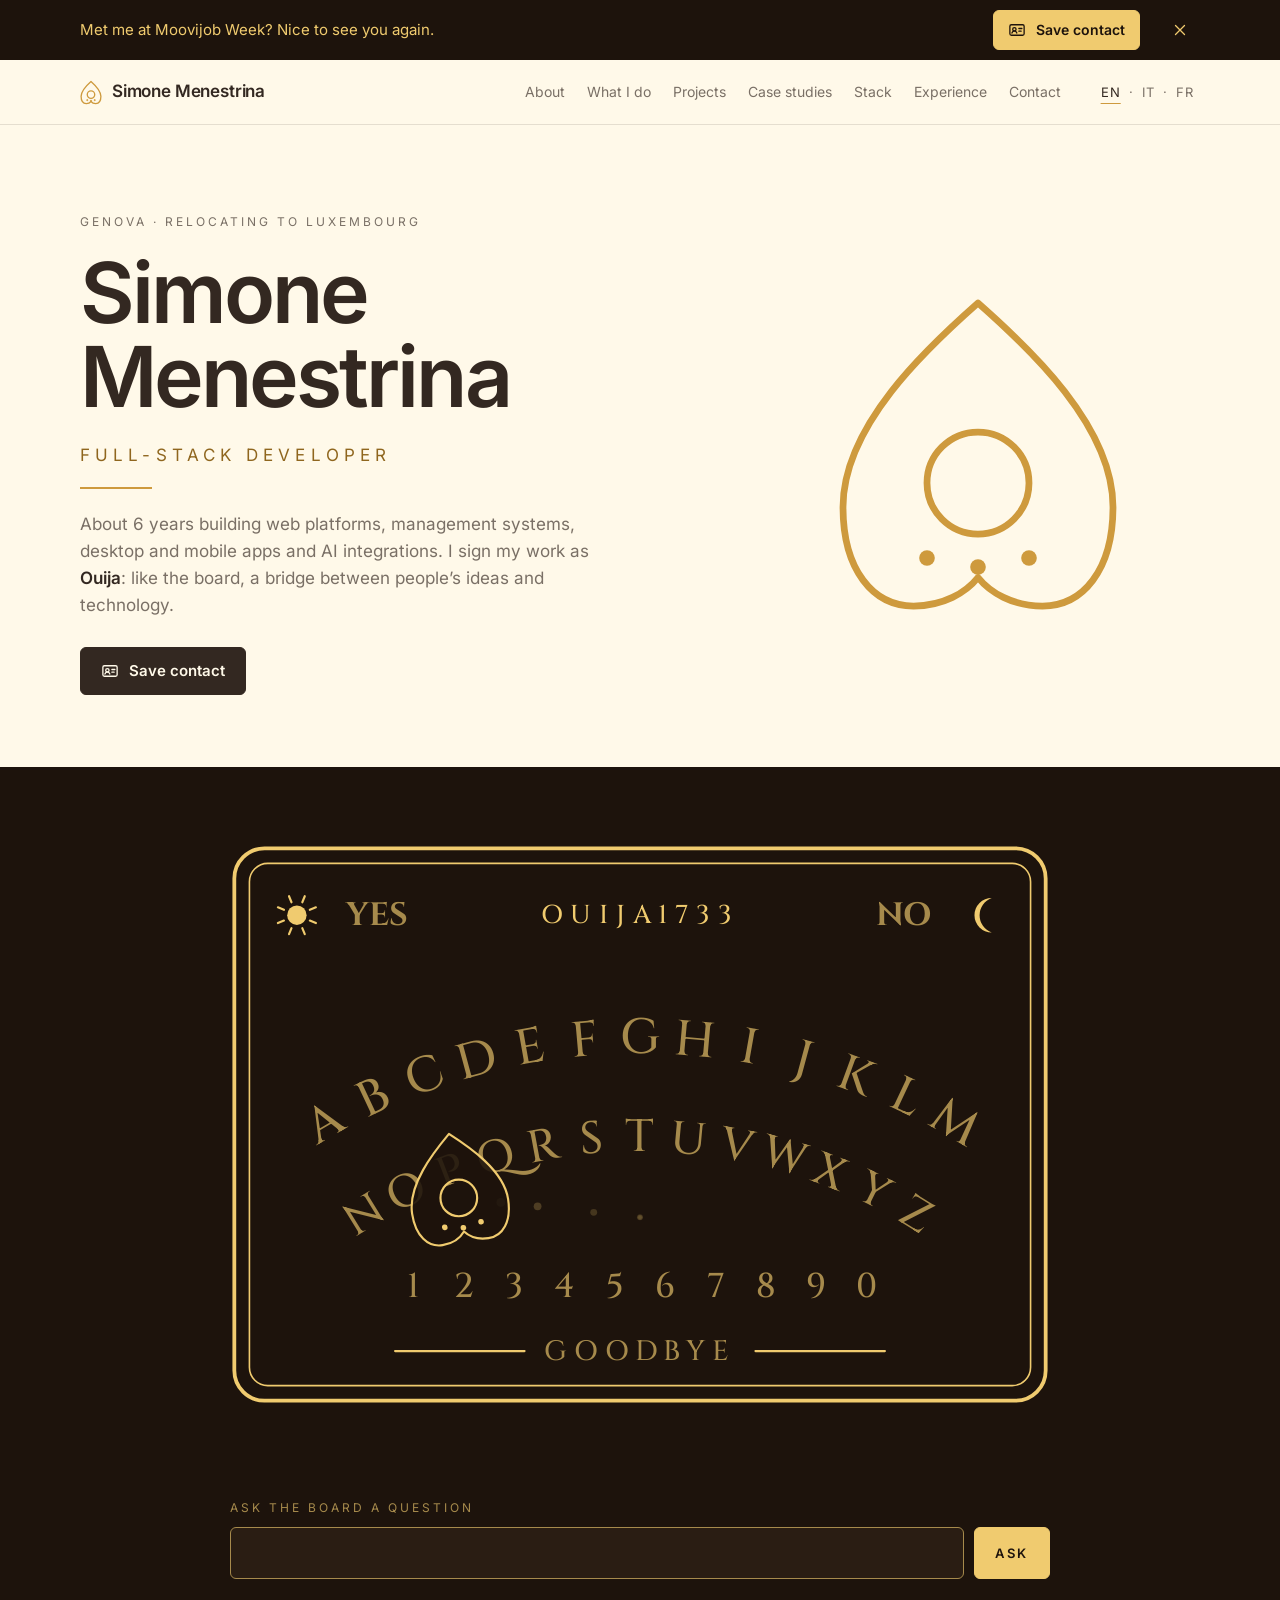
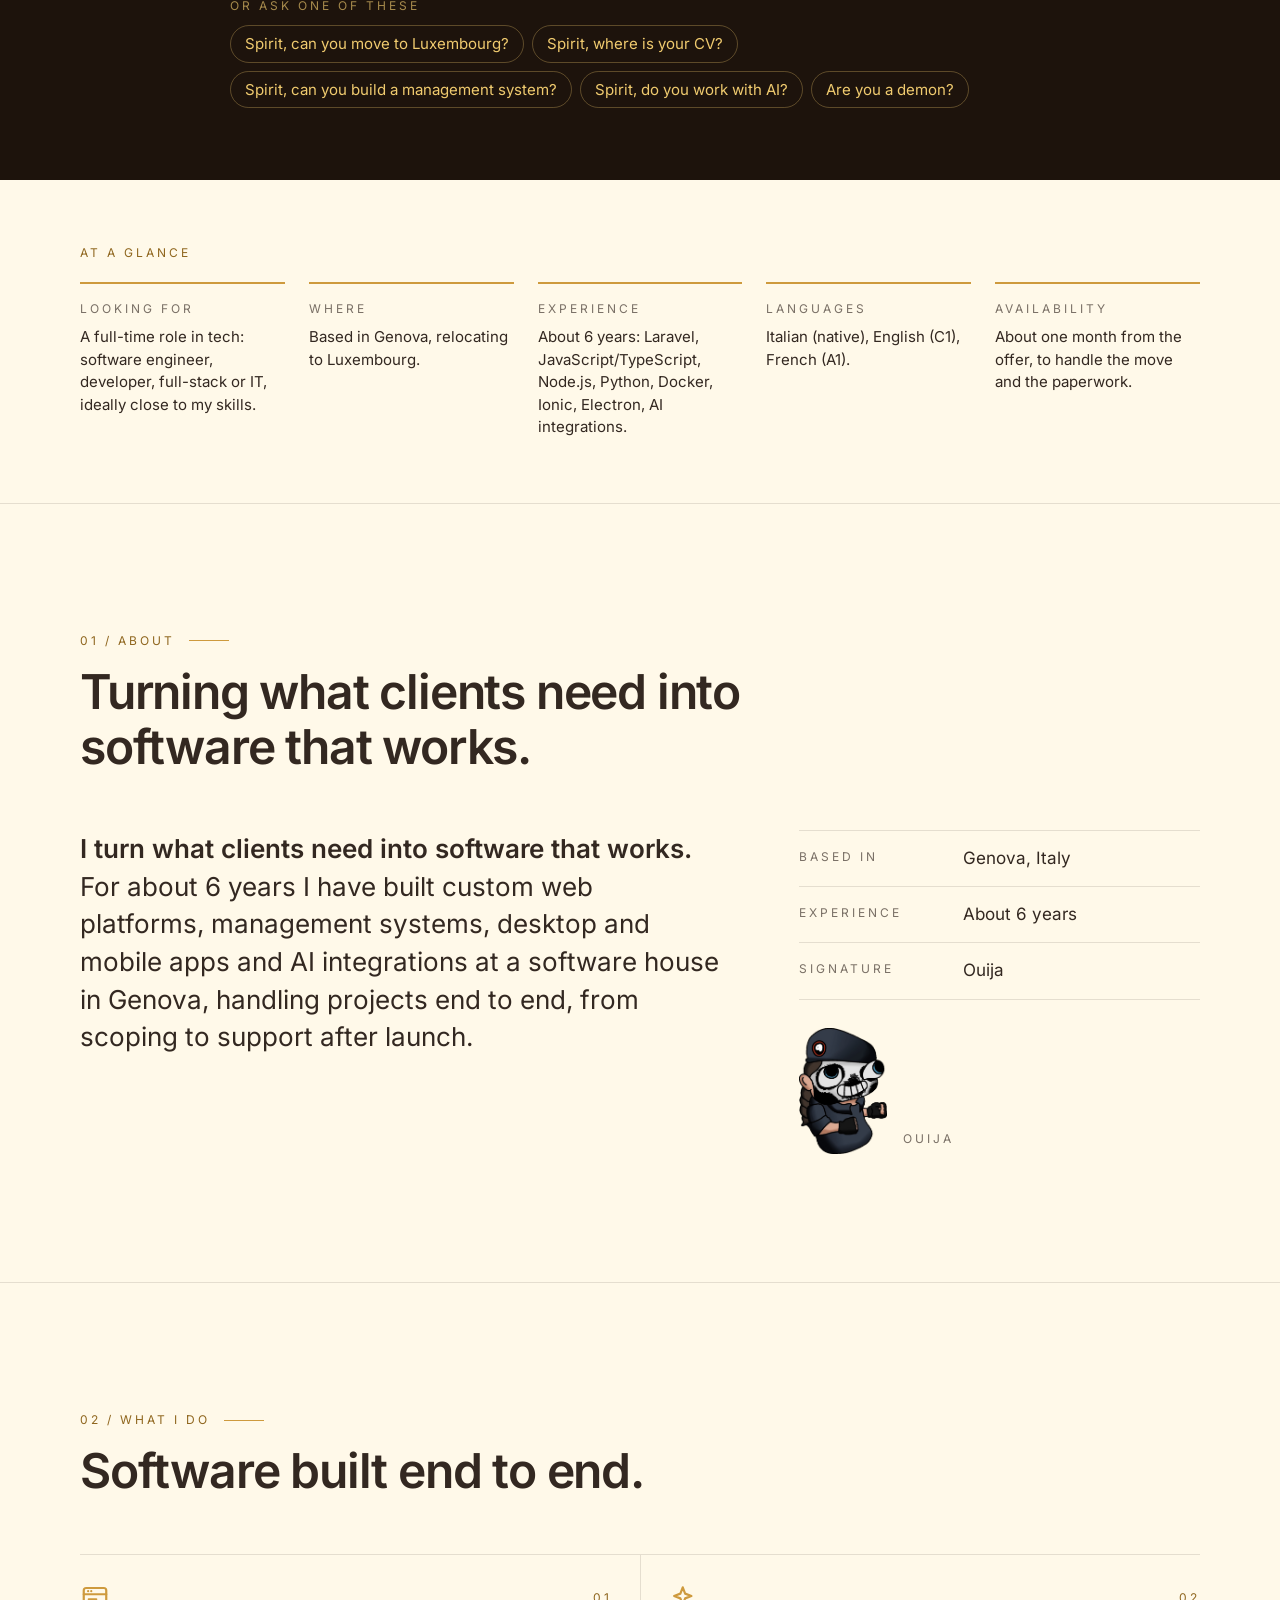
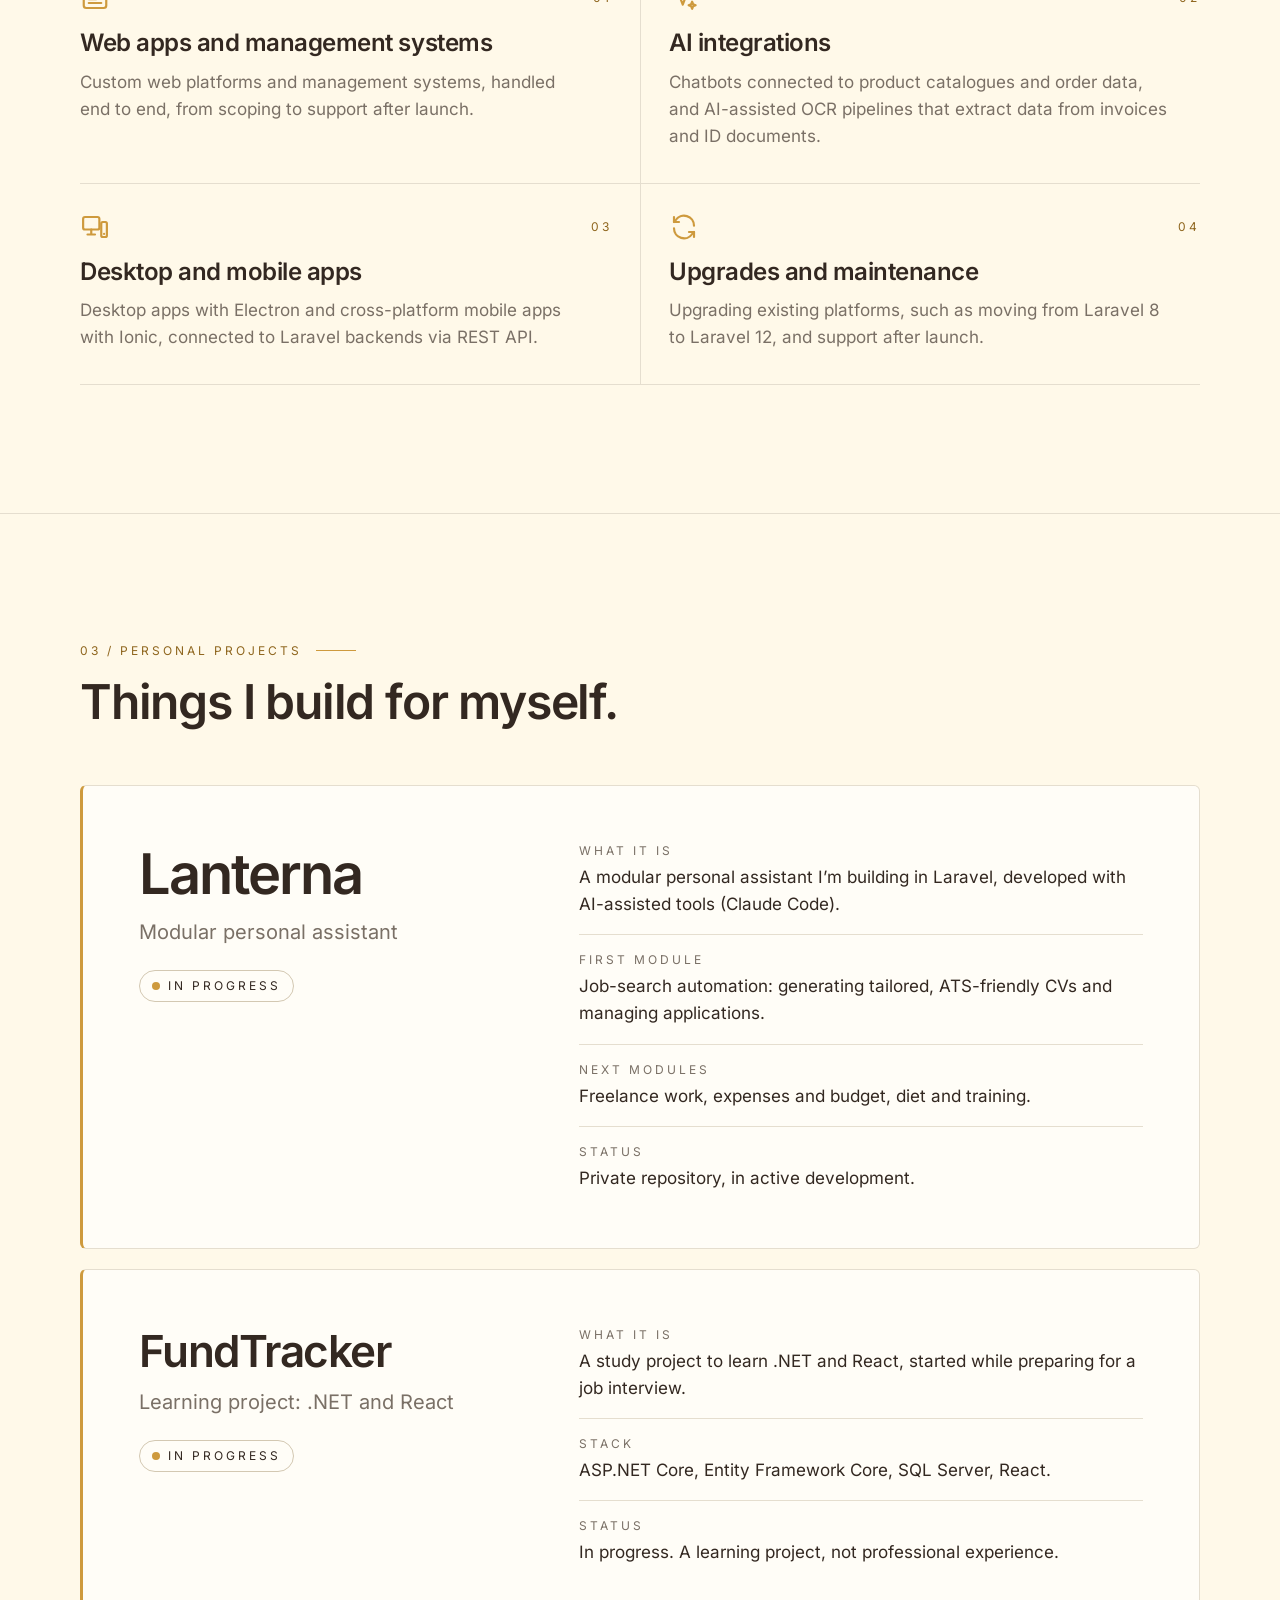
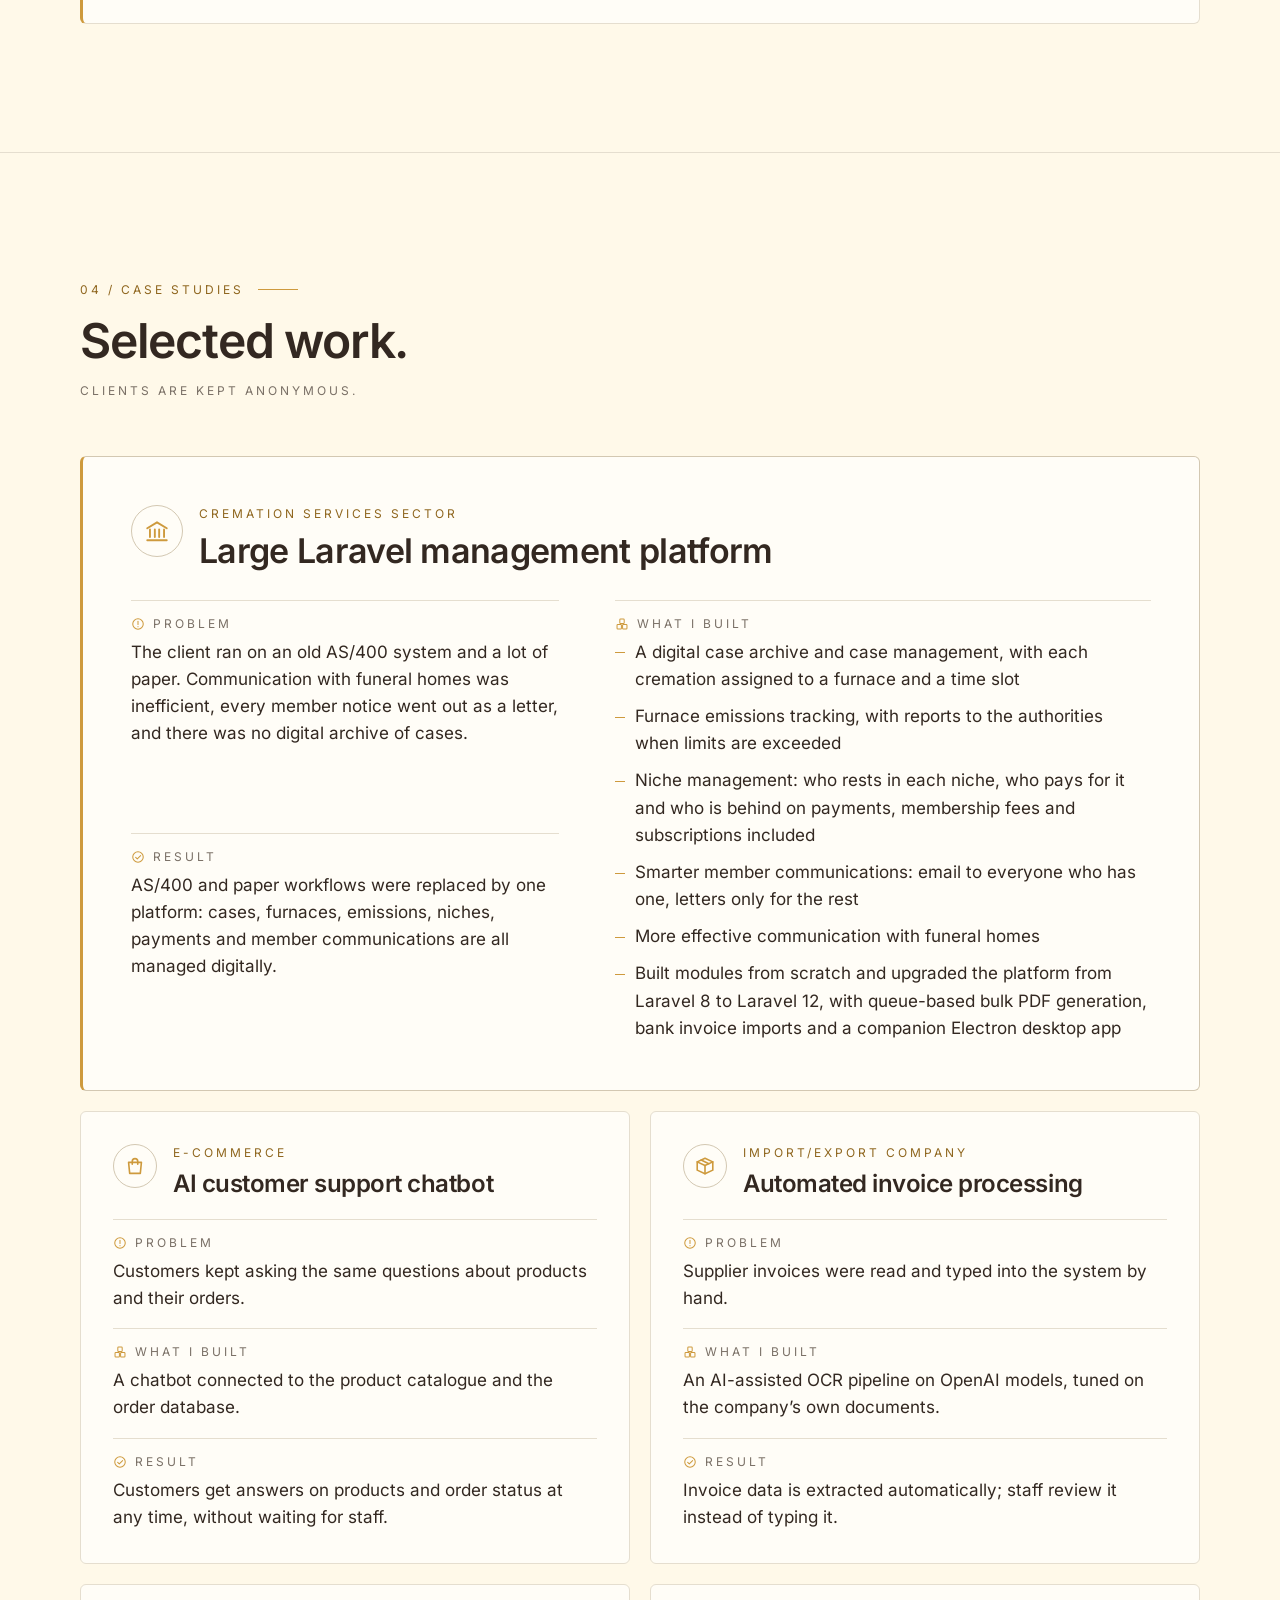
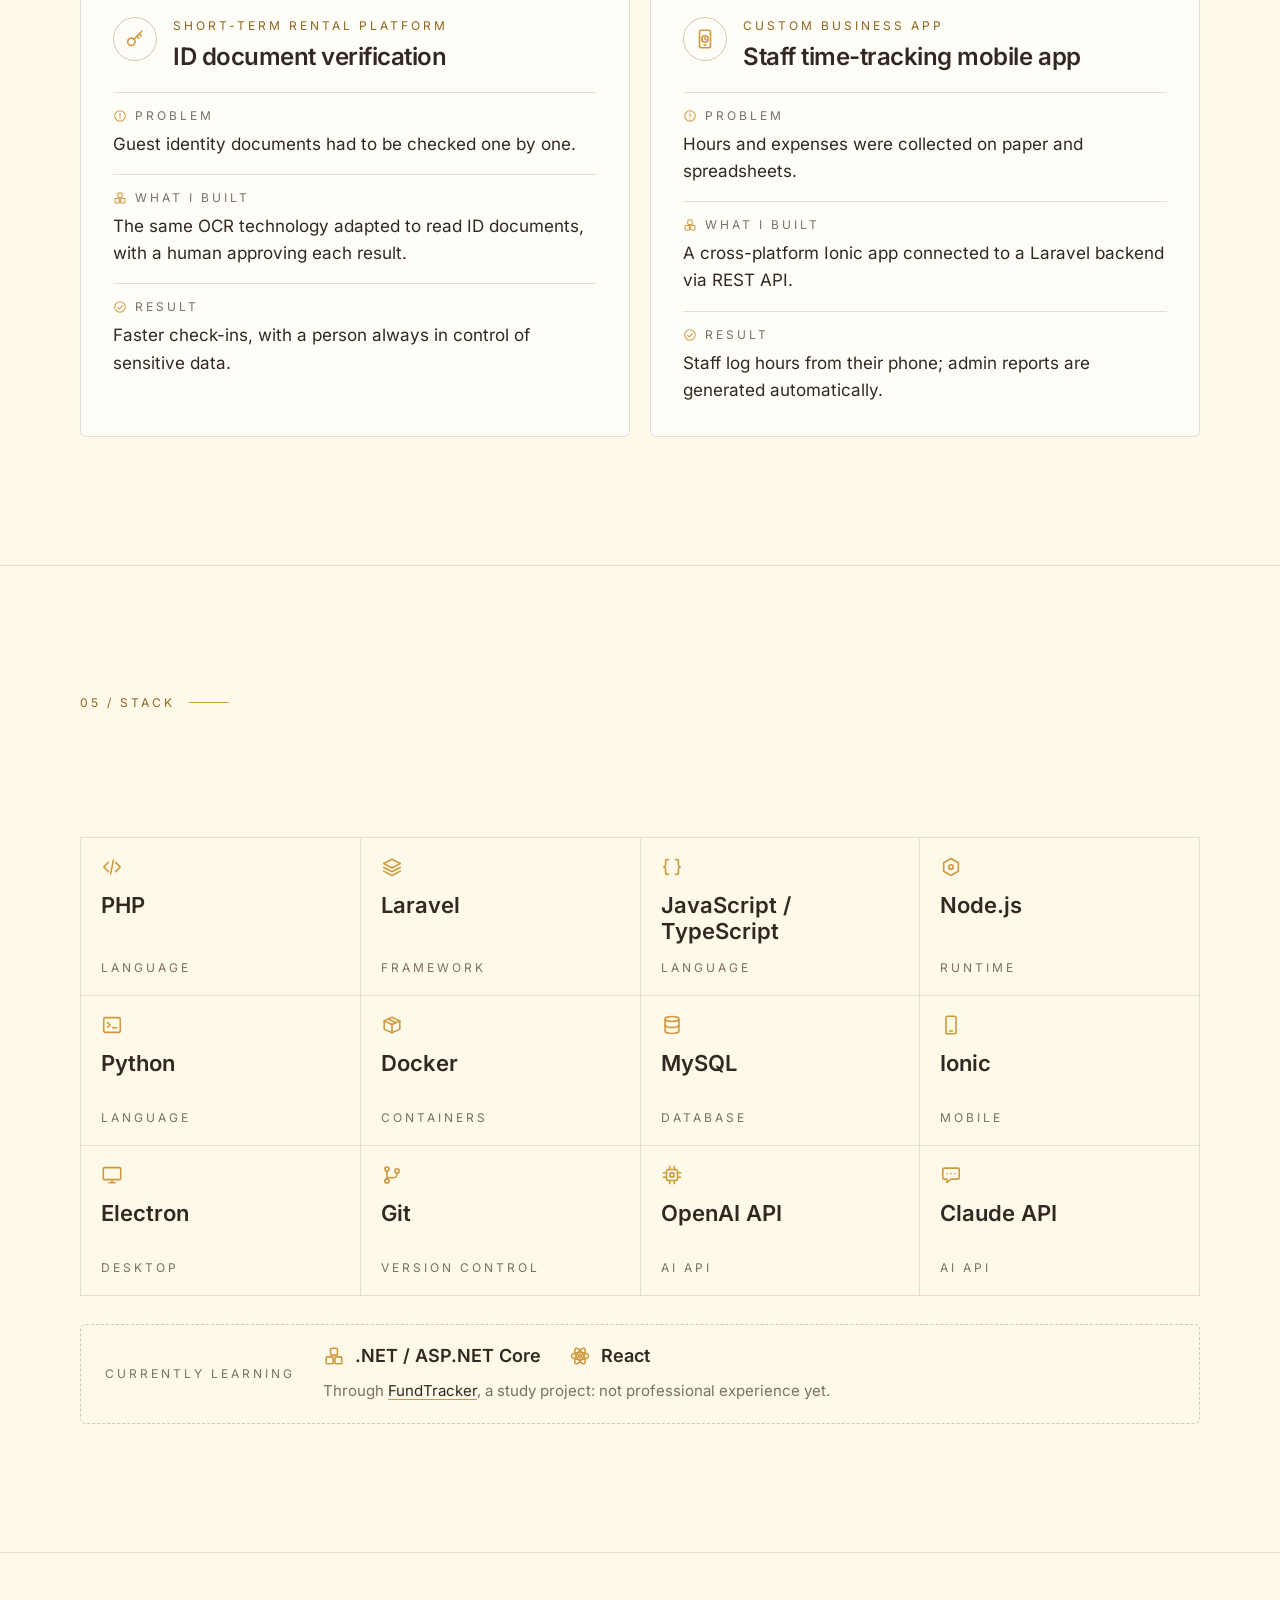
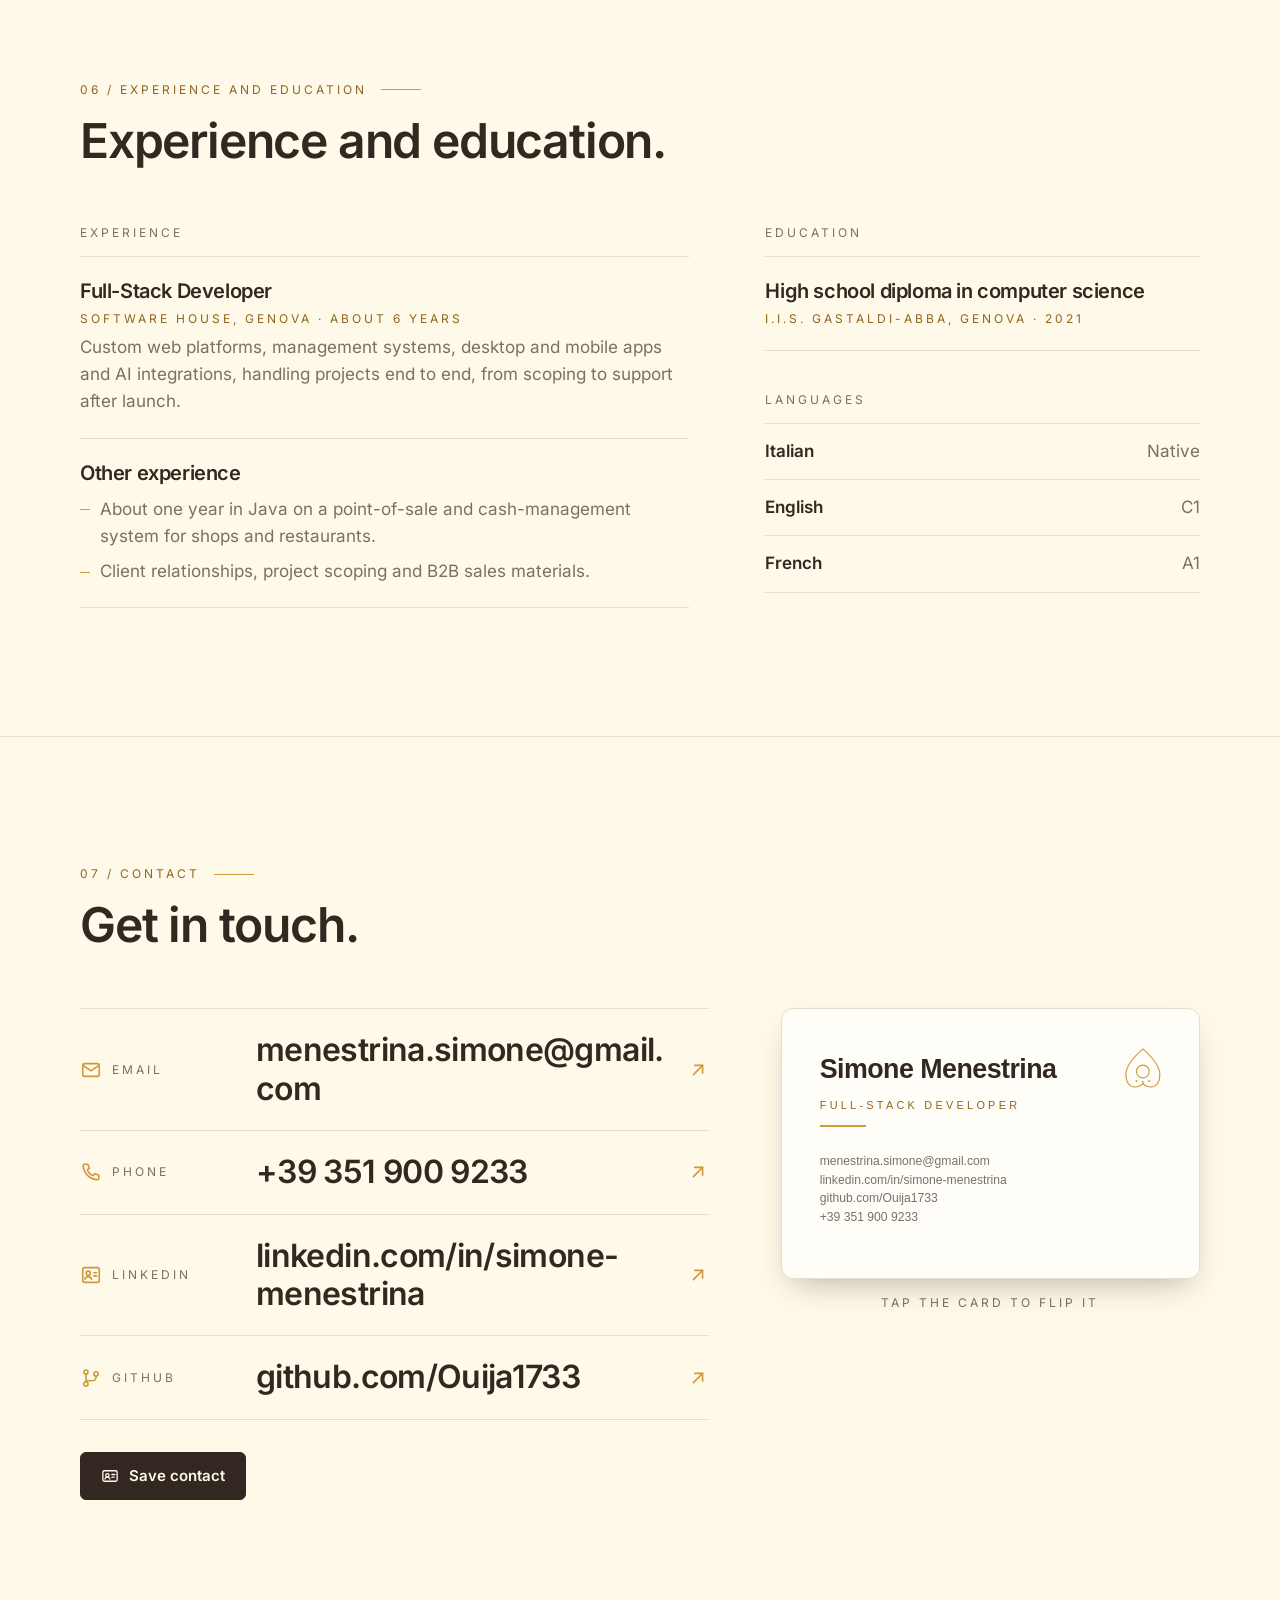
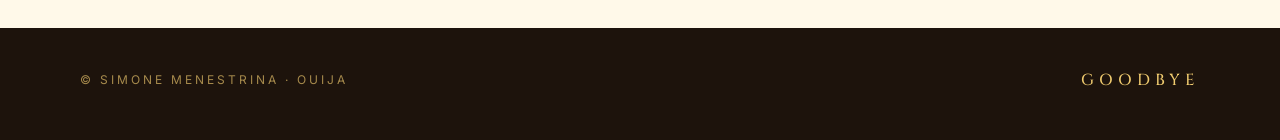
==== index.html @ 6bc6d4a7 "Moovijob banner, flipping business card and print CV - Banner above the header, shown from 10 Nov to" ====
<!doctype html>
<html lang="en">
<head>
  <meta charset="utf-8">
  <meta name="viewport" content="width=device-width, initial-scale=1">
  <title>Simone Menestrina (Ouija) — Full-Stack Developer</title>
  <meta name="description" content="Simone Menestrina, aka Ouija: full-stack developer from Genova, relocating to Luxembourg, with about 6 years of experience in custom web platforms, management systems, desktop and mobile apps and AI integrations.">
  <meta name="author" content="Simone Menestrina">
  <meta name="theme-color" content="#FFF9E9">
  <link rel="canonical" href="https://ouija1733.github.io/">
  <link rel="alternate" hreflang="en" href="https://ouija1733.github.io/">
  <link rel="alternate" hreflang="it" href="https://ouija1733.github.io/it/">
  <link rel="alternate" hreflang="fr" href="https://ouija1733.github.io/fr/">
  <link rel="alternate" hreflang="x-default" href="https://ouija1733.github.io/">

  <meta property="og:type" content="website">
  <meta property="og:site_name" content="Simone Menestrina — Ouija">
  <meta property="og:title" content="Simone Menestrina (Ouija) — Full-Stack Developer">
  <meta property="og:description" content="Simone Menestrina, aka Ouija: full-stack developer from Genova, relocating to Luxembourg, with about 6 years of experience in custom web platforms, management systems, desktop and mobile apps and AI integrations.">
  <meta property="og:url" content="https://ouija1733.github.io/">
  <meta property="og:image" content="https://ouija1733.github.io/assets/og-image.png">
  <meta property="og:image:type" content="image/png">
  <meta property="og:image:width" content="1200">
  <meta property="og:image:height" content="630">
  <meta property="og:image:alt" content="Simone Menestrina, Full Stack Developer and AI Integration Specialist, next to the Ouija mascot.">
  <meta property="og:locale" content="en_US">
  <meta property="og:locale:alternate" content="it_IT">
  <meta property="og:locale:alternate" content="fr_FR">
  <meta name="twitter:card" content="summary_large_image">
  <meta name="twitter:image:alt" content="Simone Menestrina, Full Stack Developer and AI Integration Specialist, next to the Ouija mascot.">

  <link rel="icon" href="assets/favicon.svg" type="image/svg+xml">
  <link rel="apple-touch-icon" href="assets/apple-touch-icon.png">

  <link rel="preload" href="assets/fonts/inter-400.woff2" as="font" type="font/woff2" crossorigin>
  <link rel="preload" href="assets/fonts/inter-600.woff2" as="font" type="font/woff2" crossorigin>
  <link rel="stylesheet" href="assets/css/style.css">
  <script>
    /* Motion is opt-in: only with JS, only without reduced motion, and undone if main.js never runs. */
    (function (d) {
      d.classList.add("js");
      if (window.matchMedia && !matchMedia("(prefers-reduced-motion: reduce)").matches) {
        d.classList.add("motion");
        setTimeout(function () { if (!window.ouijaReady) d.classList.remove("motion"); }, 2500);
      }
    })(document.documentElement);
  </script>
  <script src="assets/js/main.js" defer></script>
</head>
<body>
  <a class="skip-link" href="#main">Skip to content</a>

  <aside class="moovi" id="moovi" aria-label="Moovijob Week" data-from="2026-11-10" data-to="2026-12-15" hidden>
    <div class="wrap moovi-inner">
      <p class="moovi-text">Met me at Moovijob Week? Nice to see you again.</p>
      <div class="actions moovi-actions"><a class="btn" href="assets/simone-menestrina.vcf"><svg class="icon icon-sm" viewBox="0 0 24 24" fill="none" stroke="currentColor" stroke-width="1.75" stroke-linecap="round" stroke-linejoin="round" aria-hidden="true" focusable="false"><rect x="2.5" y="5" width="19" height="14" rx="2"/><circle cx="8.5" cy="11" r="2.25"/><path d="M5.25 16a3.4 3.4 0 0 1 6.5 0"/><path d="M14.5 10h4M14.5 13.5h3"/></svg>Save contact</a></div>
      <button class="moovi-close" type="button" aria-label="Close"><svg class="icon icon-sm" viewBox="0 0 24 24" fill="none" stroke="currentColor" stroke-width="1.75" stroke-linecap="round" aria-hidden="true" focusable="false"><path d="M6 6l12 12M18 6 6 18"/></svg></button>
    </div>
  </aside>

  <header class="site-header">
    <div class="wrap header-inner">
      <a class="brand" href="#top"><svg class="brand-mark" viewBox="-50 -65 100 111" aria-hidden="true" focusable="false"><path class="pm-line" d="M0 -60C17 -45 45 -19 45 8C45 29 35 41 21.5 41C11.5 41 4 36.5 0 31.5C-4 36.5 -11.5 41 -21.5 41C-35 41 -45 29 -45 8C-45 -19 -17 -45 0 -60Z"/><circle class="pm-line" r="17"/><g class="pm-dots"><circle cx="-17" cy="25" r="2.6"/><circle cx="0" cy="28" r="2.6"/><circle cx="17" cy="25" r="2.6"/></g></svg>Simone Menestrina</a>

      <button class="nav-toggle" type="button" aria-expanded="false" aria-controls="site-nav">
        <span class="nav-toggle-icon" aria-hidden="true"></span>Menu
      </button>

      <nav class="site-nav" id="site-nav" aria-label="Main">
        <ul>
            <li><a href="#about">About</a></li>
            <li><a href="#services">What I do</a></li>
            <li><a href="#projects">Projects</a></li>
            <li><a href="#case-studies">Case studies</a></li>
            <li><a href="#stack">Stack</a></li>
            <li><a href="#experience">Experience</a></li>
            <li><a href="#contact">Contact</a></li>
        </ul>
      </nav>

      <nav class="lang-switch" aria-label="Language">
        <ul>
          <li><a href="./" hreflang="en" lang="en" aria-current="page">EN<span class="sr-only"> – English</span></a></li><li><a href="it/" hreflang="it" lang="it">IT<span class="sr-only"> – Italiano</span></a></li><li><a href="fr/" hreflang="fr" lang="fr">FR<span class="sr-only"> – Français</span></a></li>
        </ul>
      </nav>
    </div>
  </header>

  <main id="main" tabindex="-1">
    <section class="hero" id="top" aria-labelledby="hero-name">
      <div class="wrap">
        <div class="hero-grid">
          <div>
            <p class="hero-kicker caps" data-reveal>Genova · Relocating to Luxembourg</p>
            <h1 class="hero-name" id="hero-name" data-reveal style="--d: 90ms">Simone<br>Menestrina</h1>
            <p class="hero-role caps" data-reveal style="--d: 180ms">Full-Stack Developer</p>
            <p class="hero-bridge" data-reveal style="--d: 270ms">About 6 years building web platforms, management systems, desktop and mobile apps and AI integrations. I sign my work as <strong>Ouija</strong>: like the board, a bridge between people’s ideas and technology.</p>
            <p class="print-contacts">menestrina.simone@gmail.com · +39 351 900 9233 · linkedin.com/in/simone-menestrina · github.com/Ouija1733 · ouija1733.github.io</p>
            <div class="actions hero-actions"><a class="btn" href="assets/simone-menestrina.vcf"><svg class="icon icon-sm" viewBox="0 0 24 24" fill="none" stroke="currentColor" stroke-width="1.75" stroke-linecap="round" stroke-linejoin="round" aria-hidden="true" focusable="false"><rect x="2.5" y="5" width="19" height="14" rx="2"/><circle cx="8.5" cy="11" r="2.25"/><path d="M5.25 16a3.4 3.4 0 0 1 6.5 0"/><path d="M14.5 10h4M14.5 13.5h3"/></svg>Save contact</a></div>
          </div>

          <div class="hero-mark"><svg class="hero-planchette" viewBox="-50 -65 100 111" aria-hidden="true" focusable="false"><path class="pm-line" d="M0 -60C17 -45 45 -19 45 8C45 29 35 41 21.5 41C11.5 41 4 36.5 0 31.5C-4 36.5 -11.5 41 -21.5 41C-35 41 -45 29 -45 8C-45 -19 -17 -45 0 -60Z"/><circle class="pm-line" r="17"/><g class="pm-dots"><circle cx="-17" cy="25" r="2.6"/><circle cx="0" cy="28" r="2.6"/><circle cx="17" cy="25" r="2.6"/></g></svg></div>
        </div>
      </div>
    </section>

    <section class="board-section" id="board" aria-label="Ask the board a question">
      <div class="wrap">
        <div class="board">
          <svg class="board-svg" viewBox="0 0 760 520" role="img" aria-labelledby="board-title" data-rest-x="380" data-rest-y="346">
            <title id="board-title">Ouija board with the alphabet, the numbers, YES, NO and GOODBYE</title>
            <defs>
              <filter id="bd-glow" x="-60%" y="-60%" width="220%" height="220%">
                <feGaussianBlur in="SourceGraphic" stdDeviation="2.6" result="blur"/>
                <feComponentTransfer in="blur" result="soft"><feFuncA type="linear" slope="0.6"/></feComponentTransfer>
                <feMerge><feMergeNode in="soft"/><feMergeNode in="SourceGraphic"/></feMerge>
              </filter>
              <clipPath id="pl-window"><circle r="17" cx="0" cy="0"/></clipPath>
            </defs>
            <rect class="bd-face" x="4" y="4" width="752" height="512" rx="28"/>
            <rect class="bd-inner" x="18" y="18" width="724" height="484" rx="17"/>
            <g class="bd-ornament">
              <circle class="bd-fill" cx="62" cy="66" r="9"/><path d="M74.0 71.0L79.6 73.3"/><path d="M67.0 78.0L69.3 83.6"/><path d="M57.0 78.0L54.7 83.6"/><path d="M50.0 71.0L44.4 73.3"/><path d="M50.0 61.0L44.4 58.7"/><path d="M57.0 54.0L54.7 48.4"/><path d="M67.0 54.0L69.3 48.4"/><path d="M74.0 61.0L79.6 58.7"/>
              <path class="bd-fill" d="M706 50A16 16 0 1 0 706 82A17 17 0 0 1 706 50Z"/>
              <path d="M153 470H273M487 470H607"/>
            </g>
            <text class="bd-title" x="380" y="66">OUIJA1733</text>
            <g id="bd-glyphs" class="bd-glyphs">
              <g class="glyph keep" data-ch="A" data-x="88.0" data-y="258.9" style="font-size:46px"><text class="g-base" x="88.0" y="258.9" transform="rotate(-30.23 88.0 258.9)">A</text><text class="g-lit" x="88.0" y="258.9" transform="rotate(-30.23 88.0 258.9)" filter="url(#bd-glow)">A</text></g><g class="glyph" data-ch="B" data-x="133.1" data-y="235.2" style="font-size:46px"><text class="g-base" x="133.1" y="235.2" transform="rotate(-25.19 133.1 235.2)">B</text><text class="g-lit" x="133.1" y="235.2" transform="rotate(-25.19 133.1 235.2)" filter="url(#bd-glow)">B</text></g><g class="glyph" data-ch="C" data-x="180.2" data-y="215.5" style="font-size:46px"><text class="g-base" x="180.2" y="215.5" transform="rotate(-20.15 180.2 215.5)">C</text><text class="g-lit" x="180.2" y="215.5" transform="rotate(-20.15 180.2 215.5)" filter="url(#bd-glow)">C</text></g><g class="glyph" data-ch="D" data-x="228.8" data-y="200.1" style="font-size:46px"><text class="g-base" x="228.8" y="200.1" transform="rotate(-15.11 228.8 200.1)">D</text><text class="g-lit" x="228.8" y="200.1" transform="rotate(-15.11 228.8 200.1)" filter="url(#bd-glow)">D</text></g><g class="glyph" data-ch="E" data-x="278.5" data-y="188.9" style="font-size:46px"><text class="g-base" x="278.5" y="188.9" transform="rotate(-10.08 278.5 188.9)">E</text><text class="g-lit" x="278.5" y="188.9" transform="rotate(-10.08 278.5 188.9)" filter="url(#bd-glow)">E</text></g><g class="glyph" data-ch="F" data-x="329.1" data-y="182.2" style="font-size:46px"><text class="g-base" x="329.1" y="182.2" transform="rotate(-5.04 329.1 182.2)">F</text><text class="g-lit" x="329.1" y="182.2" transform="rotate(-5.04 329.1 182.2)" filter="url(#bd-glow)">F</text></g><g class="glyph" data-ch="G" data-x="380.0" data-y="180.0" style="font-size:46px"><text class="g-base" x="380.0" y="180.0">G</text><text class="g-lit" x="380.0" y="180.0" filter="url(#bd-glow)">G</text></g><g class="glyph" data-ch="H" data-x="430.9" data-y="182.2" style="font-size:46px"><text class="g-base" x="430.9" y="182.2" transform="rotate(5.04 430.9 182.2)">H</text><text class="g-lit" x="430.9" y="182.2" transform="rotate(5.04 430.9 182.2)" filter="url(#bd-glow)">H</text></g><g class="glyph keep" data-ch="I" data-x="481.5" data-y="188.9" style="font-size:46px"><text class="g-base" x="481.5" y="188.9" transform="rotate(10.08 481.5 188.9)">I</text><text class="g-lit" x="481.5" y="188.9" transform="rotate(10.08 481.5 188.9)" filter="url(#bd-glow)">I</text></g><g class="glyph keep" data-ch="J" data-x="531.2" data-y="200.1" style="font-size:46px"><text class="g-base" x="531.2" y="200.1" transform="rotate(15.11 531.2 200.1)">J</text><text class="g-lit" x="531.2" y="200.1" transform="rotate(15.11 531.2 200.1)" filter="url(#bd-glow)">J</text></g><g class="glyph" data-ch="K" data-x="579.8" data-y="215.5" style="font-size:46px"><text class="g-base" x="579.8" y="215.5" transform="rotate(20.15 579.8 215.5)">K</text><text class="g-lit" x="579.8" y="215.5" transform="rotate(20.15 579.8 215.5)" filter="url(#bd-glow)">K</text></g><g class="glyph" data-ch="L" data-x="626.9" data-y="235.2" style="font-size:46px"><text class="g-base" x="626.9" y="235.2" transform="rotate(25.19 626.9 235.2)">L</text><text class="g-lit" x="626.9" y="235.2" transform="rotate(25.19 626.9 235.2)" filter="url(#bd-glow)">L</text></g><g class="glyph" data-ch="M" data-x="672.0" data-y="258.9" style="font-size:46px"><text class="g-base" x="672.0" y="258.9" transform="rotate(30.23 672.0 258.9)">M</text><text class="g-lit" x="672.0" y="258.9" transform="rotate(30.23 672.0 258.9)" filter="url(#bd-glow)">M</text></g><g class="glyph" data-ch="N" data-x="124.0" data-y="344.5" style="font-size:42px"><text class="g-base" x="124.0" y="344.5" transform="rotate(-31.64 124.0 344.5)">N</text><text class="g-lit" x="124.0" y="344.5" transform="rotate(-31.64 124.0 344.5)" filter="url(#bd-glow)">N</text></g><g class="glyph keep" data-ch="O" data-x="163.3" data-y="322.8" style="font-size:42px"><text class="g-base" x="163.3" y="322.8" transform="rotate(-26.37 163.3 322.8)">O</text><text class="g-lit" x="163.3" y="322.8" transform="rotate(-26.37 163.3 322.8)" filter="url(#bd-glow)">O</text></g><g class="glyph" data-ch="P" data-x="204.4" data-y="304.7" style="font-size:42px"><text class="g-base" x="204.4" y="304.7" transform="rotate(-21.09 204.4 304.7)">P</text><text class="g-lit" x="204.4" y="304.7" transform="rotate(-21.09 204.4 304.7)" filter="url(#bd-glow)">P</text></g><g class="glyph" data-ch="Q" data-x="247.0" data-y="290.5" style="font-size:42px"><text class="g-base" x="247.0" y="290.5" transform="rotate(-15.82 247.0 290.5)">Q</text><text class="g-lit" x="247.0" y="290.5" transform="rotate(-15.82 247.0 290.5)" filter="url(#bd-glow)">Q</text></g><g class="glyph" data-ch="R" data-x="290.7" data-y="280.2" style="font-size:42px"><text class="g-base" x="290.7" y="280.2" transform="rotate(-10.55 290.7 280.2)">R</text><text class="g-lit" x="290.7" y="280.2" transform="rotate(-10.55 290.7 280.2)" filter="url(#bd-glow)">R</text></g><g class="glyph" data-ch="S" data-x="335.1" data-y="274.1" style="font-size:42px"><text class="g-base" x="335.1" y="274.1" transform="rotate(-5.27 335.1 274.1)">S</text><text class="g-lit" x="335.1" y="274.1" transform="rotate(-5.27 335.1 274.1)" filter="url(#bd-glow)">S</text></g><g class="glyph" data-ch="T" data-x="380.0" data-y="272.0" style="font-size:42px"><text class="g-base" x="380.0" y="272.0">T</text><text class="g-lit" x="380.0" y="272.0" filter="url(#bd-glow)">T</text></g><g class="glyph keep" data-ch="U" data-x="424.9" data-y="274.1" style="font-size:42px"><text class="g-base" x="424.9" y="274.1" transform="rotate(5.27 424.9 274.1)">U</text><text class="g-lit" x="424.9" y="274.1" transform="rotate(5.27 424.9 274.1)" filter="url(#bd-glow)">U</text></g><g class="glyph" data-ch="V" data-x="469.3" data-y="280.2" style="font-size:42px"><text class="g-base" x="469.3" y="280.2" transform="rotate(10.55 469.3 280.2)">V</text><text class="g-lit" x="469.3" y="280.2" transform="rotate(10.55 469.3 280.2)" filter="url(#bd-glow)">V</text></g><g class="glyph" data-ch="W" data-x="513.0" data-y="290.5" style="font-size:42px"><text class="g-base" x="513.0" y="290.5" transform="rotate(15.82 513.0 290.5)">W</text><text class="g-lit" x="513.0" y="290.5" transform="rotate(15.82 513.0 290.5)" filter="url(#bd-glow)">W</text></g><g class="glyph" data-ch="X" data-x="555.6" data-y="304.7" style="font-size:42px"><text class="g-base" x="555.6" y="304.7" transform="rotate(21.09 555.6 304.7)">X</text><text class="g-lit" x="555.6" y="304.7" transform="rotate(21.09 555.6 304.7)" filter="url(#bd-glow)">X</text></g><g class="glyph" data-ch="Y" data-x="596.7" data-y="322.8" style="font-size:42px"><text class="g-base" x="596.7" y="322.8" transform="rotate(26.37 596.7 322.8)">Y</text><text class="g-lit" x="596.7" y="322.8" transform="rotate(26.37 596.7 322.8)" filter="url(#bd-glow)">Y</text></g><g class="glyph" data-ch="Z" data-x="636.0" data-y="344.5" style="font-size:42px"><text class="g-base" x="636.0" y="344.5" transform="rotate(31.64 636.0 344.5)">Z</text><text class="g-lit" x="636.0" y="344.5" transform="rotate(31.64 636.0 344.5)" filter="url(#bd-glow)">Z</text></g><g class="glyph" data-ch="1" data-x="170.0" data-y="410.0" style="font-size:32px"><text class="g-base" x="170.0" y="410.0">1</text><text class="g-lit" x="170.0" y="410.0" filter="url(#bd-glow)">1</text></g><g class="glyph" data-ch="2" data-x="216.7" data-y="410.0" style="font-size:32px"><text class="g-base" x="216.7" y="410.0">2</text><text class="g-lit" x="216.7" y="410.0" filter="url(#bd-glow)">2</text></g><g class="glyph" data-ch="3" data-x="263.3" data-y="410.0" style="font-size:32px"><text class="g-base" x="263.3" y="410.0">3</text><text class="g-lit" x="263.3" y="410.0" filter="url(#bd-glow)">3</text></g><g class="glyph" data-ch="4" data-x="310.0" data-y="410.0" style="font-size:32px"><text class="g-base" x="310.0" y="410.0">4</text><text class="g-lit" x="310.0" y="410.0" filter="url(#bd-glow)">4</text></g><g class="glyph" data-ch="5" data-x="356.7" data-y="410.0" style="font-size:32px"><text class="g-base" x="356.7" y="410.0">5</text><text class="g-lit" x="356.7" y="410.0" filter="url(#bd-glow)">5</text></g><g class="glyph" data-ch="6" data-x="403.3" data-y="410.0" style="font-size:32px"><text class="g-base" x="403.3" y="410.0">6</text><text class="g-lit" x="403.3" y="410.0" filter="url(#bd-glow)">6</text></g><g class="glyph" data-ch="7" data-x="450.0" data-y="410.0" style="font-size:32px"><text class="g-base" x="450.0" y="410.0">7</text><text class="g-lit" x="450.0" y="410.0" filter="url(#bd-glow)">7</text></g><g class="glyph" data-ch="8" data-x="496.7" data-y="410.0" style="font-size:32px"><text class="g-base" x="496.7" y="410.0">8</text><text class="g-lit" x="496.7" y="410.0" filter="url(#bd-glow)">8</text></g><g class="glyph" data-ch="9" data-x="543.3" data-y="410.0" style="font-size:32px"><text class="g-base" x="543.3" y="410.0">9</text><text class="g-lit" x="543.3" y="410.0" filter="url(#bd-glow)">9</text></g><g class="glyph" data-ch="0" data-x="590.0" data-y="410.0" style="font-size:32px"><text class="g-base" x="590.0" y="410.0">0</text><text class="g-lit" x="590.0" y="410.0" filter="url(#bd-glow)">0</text></g><g class="glyph" data-ch="YES" data-x="136.0" data-y="66.0" style="font-size:30px"><text class="g-base" x="136.0" y="66.0">YES</text><text class="g-lit" x="136.0" y="66.0" filter="url(#bd-glow)">YES</text></g><g class="glyph" data-ch="NO" data-x="624.0" data-y="66.0" style="font-size:30px"><text class="g-base" x="624.0" y="66.0">NO</text><text class="g-lit" x="624.0" y="66.0" filter="url(#bd-glow)">NO</text></g><g class="glyph" data-ch="GOODBYE" data-x="380.0" data-y="470.0" style="font-size:26px"><text class="g-base" x="380.0" y="470.0">GOODBYE</text><text class="g-lit" x="380.0" y="470.0" filter="url(#bd-glow)">GOODBYE</text></g>
            </g>
            <g class="pl-trail" aria-hidden="true"><circle r="4.0" cx="0" cy="0"/><circle r="3.6" cx="0" cy="0"/><circle r="3.2" cx="0" cy="0"/><circle r="2.8" cx="0" cy="0"/><circle r="2.4" cx="0" cy="0"/><circle r="2.0" cx="0" cy="0"/><circle r="1.6" cx="0" cy="0"/></g>
            <g class="pl" transform="translate(380 346)">
              <g class="pl-body">
                <path class="pl-shape" d="M0 -60C17 -45 45 -19 45 8C45 29 35 41 21.5 41C11.5 41 4 36.5 0 31.5C-4 36.5 -11.5 41 -21.5 41C-35 41 -45 29 -45 8C-45 -19 -17 -45 0 -60Z"/>
                <g class="pl-dots"><circle cx="-17" cy="25" r="2.6"/><circle cx="0" cy="28" r="2.6"/><circle cx="17" cy="25" r="2.6"/></g>
              </g>
              <g clip-path="url(#pl-window)">
                <circle class="pl-glass" r="17"/>
                <g class="pl-lens" transform="scale(1.2) translate(-380 -346)"><use href="#bd-glyphs"/></g>
              </g>
              <circle class="pl-ring" r="17"/>
            </g>
          </svg>

          <p class="ask-answer" id="ask-answer" aria-live="polite"></p>

          <form class="ask" id="ask" autocomplete="off" data-faq="{&quot;topics&quot;: [{&quot;id&quot;: &quot;job&quot;, &quot;word&quot;: &quot;FULL TIME&quot;, &quot;text&quot;: &quot;A full-time role in tech: software engineer, developer, full-stack or IT, ideally close to what I already do.&quot;, &quot;keywords&quot;: [&quot;looking for&quot;, &quot;seeking&quot;, &quot;search*&quot;, &quot;job*&quot;, &quot;role*&quot;, &quot;position*&quot;, &quot;opportunit*&quot;, &quot;vacanc*&quot;, &quot;full time&quot;, &quot;fulltime&quot;, &quot;part time&quot;, &quot;career&quot;, &quot;open to&quot;, &quot;hire&quot;, &quot;hiring&quot;, &quot;employ*&quot;, &quot;recruit*&quot;]}, {&quot;id&quot;: &quot;relocate&quot;, &quot;word&quot;: &quot;YES&quot;, &quot;text&quot;: &quot;Yes: I’m relocating to Luxembourg, and that’s exactly why I’m looking for work there.&quot;, &quot;keywords&quot;: [&quot;luxembourg*&quot;, &quot;luxemburg*&quot;, &quot;lux&quot;, &quot;relocat*&quot;, &quot;move&quot;, &quot;moving&quot;, &quot;move to&quot;, &quot;abroad&quot;, &quot;border&quot;, &quot;cross border&quot;, &quot;frontalier*&quot;]}, {&quot;id&quot;: &quot;cv&quot;, &quot;word&quot;: &quot;CV&quot;, &quot;text&quot;: &quot;Print this page: it turns into a clean CV. Or write to me and I’ll send you the PDF.&quot;, &quot;keywords&quot;: [&quot;cv&quot;, &quot;cvs&quot;, &quot;resume*&quot;, &quot;curriculum*&quot;]}, {&quot;id&quot;: &quot;availability&quot;, &quot;word&quot;: &quot;1 MONTH&quot;, &quot;text&quot;: &quot;About one month from the offer, to handle the move and the paperwork.&quot;, &quot;keywords&quot;: [&quot;availab*&quot;, &quot;notice&quot;, &quot;notice period&quot;, &quot;start*&quot;, &quot;join*&quot;, &quot;begin*&quot;, &quot;how soon&quot;, &quot;when can you&quot;]}, {&quot;id&quot;: &quot;french&quot;, &quot;word&quot;: &quot;A1&quot;, &quot;text&quot;: &quot;Un peu! French A1 for now. Italian is my native language and my English is C1.&quot;, &quot;keywords&quot;: [&quot;french&quot;, &quot;francais&quot;, &quot;parlez vous&quot;, &quot;parles tu&quot;]}, {&quot;id&quot;: &quot;english&quot;, &quot;word&quot;: &quot;C1&quot;, &quot;text&quot;: &quot;Yes, C1. Italian is my native language, and my French is A1.&quot;, &quot;keywords&quot;: [&quot;english&quot;]}, {&quot;id&quot;: &quot;fundtracker&quot;, &quot;word&quot;: &quot;LEARNING&quot;, &quot;text&quot;: &quot;FundTracker: a study project to learn .NET and React (ASP.NET Core, EF Core, SQL Server). Still in progress.&quot;, &quot;keywords&quot;: [&quot;fundtracker&quot;, &quot;fund tracker&quot;, &quot;net&quot;, &quot;dotnet&quot;, &quot;asp net&quot;, &quot;c sharp&quot;, &quot;csharp&quot;, &quot;react&quot;, &quot;entity framework&quot;, &quot;sql server&quot;, &quot;learn*&quot;, &quot;study*&quot;, &quot;studying&quot;]}, {&quot;id&quot;: &quot;build&quot;, &quot;word&quot;: &quot;6 YEARS&quot;, &quot;text&quot;: &quot;Custom web apps and management systems are what I’ve built for about 6 years, mostly in Laravel.&quot;, &quot;keywords&quot;: [&quot;management system*&quot;, &quot;management software&quot;, &quot;management platform*&quot;, &quot;gestional*&quot;, &quot;erp&quot;, &quot;crm&quot;, &quot;web app*&quot;, &quot;webapp*&quot;, &quot;web application*&quot;, &quot;website*&quot;, &quot;web site*&quot;, &quot;site&quot;, &quot;sites&quot;, &quot;web platform*&quot;, &quot;platform*&quot;, &quot;custom software&quot;, &quot;dashboard*&quot;, &quot;back office&quot;, &quot;backoffice&quot;, &quot;portal*&quot;, &quot;e commerce&quot;, &quot;ecommerce&quot;]}, {&quot;id&quot;: &quot;ai&quot;, &quot;word&quot;: &quot;AI&quot;, &quot;text&quot;: &quot;Every day: AI chatbots, document processing and automations connected to real data.&quot;, &quot;keywords&quot;: [&quot;ai&quot;, &quot;a i&quot;, &quot;artificial intelligence&quot;, &quot;chatbot*&quot;, &quot;chat bot*&quot;, &quot;gpt*&quot;, &quot;chatgpt&quot;, &quot;openai&quot;, &quot;claude&quot;, &quot;anthropic&quot;, &quot;llm*&quot;, &quot;ocr&quot;, &quot;machine learning&quot;, &quot;automat*&quot;, &quot;agent*&quot;, &quot;bot&quot;, &quot;bots&quot;, &quot;prompt*&quot;, &quot;rag&quot;]}, {&quot;id&quot;: &quot;upgrade&quot;, &quot;word&quot;: &quot;FIX&quot;, &quot;text&quot;: &quot;I’ve upgraded a large platform from Laravel 8 to 12, and I’m happy to work on existing code.&quot;, &quot;keywords&quot;: [&quot;upgrad*&quot;, &quot;updat*&quot;, &quot;migrat*&quot;, &quot;maintenan*&quot;, &quot;maintain*&quot;, &quot;legacy&quot;, &quot;existing&quot;, &quot;refactor*&quot;, &quot;old code&quot;, &quot;old project*&quot;, &quot;old site*&quot;, &quot;take over&quot;, &quot;takeover&quot;, &quot;support&quot;]}, {&quot;id&quot;: &quot;bug&quot;, &quot;word&quot;: &quot;FIX&quot;, &quot;text&quot;: &quot;Only the ones I’m about to fix.&quot;, &quot;keywords&quot;: [&quot;bug*&quot;, &quot;error*&quot;, &quot;broken&quot;, &quot;crash*&quot;, &quot;fix*&quot;, &quot;debug*&quot;, &quot;issue*&quot;, &quot;glitch*&quot;]}, {&quot;id&quot;: &quot;tech&quot;, &quot;word&quot;: &quot;LARAVEL&quot;, &quot;text&quot;: &quot;Fluent PHP and Laravel, plus JavaScript, Node.js, Python and Docker. And Italian and English, for the living.&quot;, &quot;keywords&quot;: [&quot;laravel&quot;, &quot;php&quot;, &quot;javascript&quot;, &quot;js&quot;, &quot;typescript&quot;, &quot;ts&quot;, &quot;node*&quot;, &quot;python&quot;, &quot;docker&quot;, &quot;mysql&quot;, &quot;sql&quot;, &quot;stack*&quot;, &quot;tech*&quot;, &quot;language*&quot;, &quot;speak*&quot;, &quot;framework*&quot;, &quot;programming&quot;, &quot;tools&quot;, &quot;backend&quot;, &quot;frontend&quot;, &quot;full stack&quot;, &quot;fullstack&quot;, &quot;database*&quot;, &quot;db&quot;]}, {&quot;id&quot;: &quot;who&quot;, &quot;word&quot;: &quot;OUIJA&quot;, &quot;text&quot;: &quot;Ouija: Simone’s signature and alter ego. Here it is, without the board.&quot;, &quot;keywords&quot;: [&quot;who are you&quot;, &quot;who is&quot;, &quot;who r u&quot;, &quot;your name&quot;, &quot;name&quot;, &quot;ouija&quot;, &quot;mascot*&quot;, &quot;yourself&quot;, &quot;about you&quot;, &quot;introduce&quot;, &quot;skull*&quot;]}, {&quot;id&quot;: &quot;demon&quot;, &quot;word&quot;: &quot;CODE&quot;, &quot;text&quot;: &quot;A code daemon.&quot;, &quot;keywords&quot;: [&quot;demon*&quot;, &quot;daemon*&quot;, &quot;devil*&quot;, &quot;satan*&quot;, &quot;ghost*&quot;, &quot;spirit*&quot;, &quot;evil&quot;, &quot;possess*&quot;, &quot;haunt*&quot;, &quot;soul*&quot;, &quot;dead&quot;, &quot;witch*&quot;]}, {&quot;id&quot;: &quot;where&quot;, &quot;word&quot;: &quot;GENOVA&quot;, &quot;text&quot;: &quot;In Genova, Italy, for now: I’m relocating to Luxembourg.&quot;, &quot;keywords&quot;: [&quot;where&quot;, &quot;city&quot;, &quot;located&quot;, &quot;location&quot;, &quot;based&quot;, &quot;remote*&quot;, &quot;genova&quot;, &quot;genoa&quot;, &quot;italy&quot;, &quot;italian&quot;, &quot;country&quot;, &quot;live&quot;, &quot;on site&quot;, &quot;onsite&quot;]}, {&quot;id&quot;: &quot;apps&quot;, &quot;word&quot;: &quot;APP&quot;, &quot;text&quot;: &quot;Desktop apps with Electron and cross-platform mobile apps with Ionic.&quot;, &quot;keywords&quot;: [&quot;app&quot;, &quot;apps&quot;, &quot;application*&quot;, &quot;mobile&quot;, &quot;desktop&quot;, &quot;electron&quot;, &quot;ionic&quot;, &quot;android&quot;, &quot;ios&quot;, &quot;iphone&quot;, &quot;smartphone&quot;, &quot;phone*&quot;, &quot;tablet*&quot;]}, {&quot;id&quot;: &quot;price&quot;, &quot;word&quot;: &quot;DEPENDS&quot;, &quot;text&quot;: &quot;It depends on the project. Send me an email and I’ll give you a clear estimate.&quot;, &quot;keywords&quot;: [&quot;price*&quot;, &quot;pricing&quot;, &quot;cost*&quot;, &quot;rate&quot;, &quot;rates&quot;, &quot;budget*&quot;, &quot;quote*&quot;, &quot;estimat*&quot;, &quot;how much&quot;, &quot;fee*&quot;, &quot;money&quot;, &quot;pay*&quot;, &quot;charge*&quot;, &quot;expensive&quot;, &quot;cheap&quot;, &quot;timeline*&quot;, &quot;deadline*&quot;, &quot;how long&quot;, &quot;how fast&quot;, &quot;when&quot;, &quot;time&quot;, &quot;hour*&quot;, &quot;day&quot;, &quot;days&quot;, &quot;week*&quot;, &quot;month*&quot;]}, {&quot;id&quot;: &quot;contact&quot;, &quot;word&quot;: &quot;HELLO&quot;, &quot;text&quot;: &quot;Email, phone or LinkedIn: everything is at the bottom of the page. Or tap Save contact.&quot;, &quot;keywords&quot;: [&quot;contact*&quot;, &quot;email*&quot;, &quot;e mail&quot;, &quot;mail&quot;, &quot;reach&quot;, &quot;linkedin&quot;, &quot;github&quot;, &quot;talk&quot;, &quot;call&quot;, &quot;write&quot;, &quot;message&quot;, &quot;get in touch&quot;, &quot;touch&quot;, &quot;collaborat*&quot;, &quot;work together&quot;, &quot;work with you&quot;]}, {&quot;id&quot;: &quot;lanterna&quot;, &quot;word&quot;: &quot;LANTERNA&quot;, &quot;text&quot;: &quot;My personal assistant in Laravel, still in progress. Its name comes from Genova’s lighthouse.&quot;, &quot;keywords&quot;: [&quot;lanterna&quot;, &quot;lantern*&quot;, &quot;assistant&quot;, &quot;personal project*&quot;, &quot;side project*&quot;, &quot;lighthouse&quot;]}, {&quot;id&quot;: &quot;coffee&quot;, &quot;word&quot;: &quot;COFFEE&quot;, &quot;text&quot;: &quot;Always.&quot;, &quot;keywords&quot;: [&quot;coffee*&quot;, &quot;espresso*&quot;, &quot;cappuccino*&quot;, &quot;caffeine&quot;, &quot;latte&quot;]}], &quot;fallback&quot;: {&quot;word&quot;: &quot;ASK AGAIN&quot;, &quot;text&quot;: &quot;The spirits didn’t understand. Try one of the questions below.&quot;}}" data-prefix="The board says:" data-empty="Type a question first." data-mascot="assets/ouija.png" data-mascot-alt="Ouija, Simone’s mascot: a cartoon character with a dark beret, a white skull-like face, a long braid and fingerless gloves.">
            <label class="ask-label caps" for="ask-q">Ask the board a question</label>
            <div class="ask-row">
              <input class="ask-input" id="ask-q" name="q" type="text" maxlength="140" spellcheck="false">
              <button class="ask-button" type="submit">Ask</button>
            </div>
            <div class="ask-guided" role="group" aria-labelledby="ask-guided-label">
              <p class="ask-guided-label caps" id="ask-guided-label">Or ask one of these</p>
              <ul>
                <li><button class="ask-chip" type="button" data-topic="relocate">Spirit, can you move to Luxembourg?</button></li>
                <li><button class="ask-chip" type="button" data-topic="cv">Spirit, where is your CV?</button></li>
                <li><button class="ask-chip" type="button" data-topic="build">Spirit, can you build a management system?</button></li>
                <li><button class="ask-chip" type="button" data-topic="ai">Spirit, do you work with AI?</button></li>
                <li><button class="ask-chip" type="button" data-topic="demon">Are you a demon?</button></li>
              </ul>
            </div>
          </form>
        </div>
      </div>
    </section>

    <section class="snapshot" id="snapshot" aria-labelledby="snapshot-title">
      <div class="wrap">
        <h2 class="snapshot-title caps" id="snapshot-title" data-reveal>At a glance</h2>
        <dl class="snapshot-list">
          <div data-reveal><dt class="caps">Looking for</dt><dd>A full-time role in tech: software engineer, developer, full-stack or IT, ideally close to my skills.</dd></div>
          <div data-reveal style="--d: 60ms"><dt class="caps">Where</dt><dd>Based in Genova, relocating to Luxembourg.</dd></div>
          <div data-reveal style="--d: 120ms"><dt class="caps">Experience</dt><dd>About 6 years: Laravel, JavaScript/TypeScript, Node.js, Python, Docker, Ionic, Electron, AI integrations.</dd></div>
          <div data-reveal style="--d: 180ms"><dt class="caps">Languages</dt><dd>Italian (native), English (C1), French (A1).</dd></div>
          <div data-reveal style="--d: 240ms"><dt class="caps">Availability</dt><dd>About one month from the offer, to handle the move and the paperwork.</dd></div>
        </dl>
      </div>
    </section>

    <section class="section" id="about" aria-labelledby="about-title">
      <div class="wrap">
        <div class="section-head">
          <p class="section-label caps" data-reveal>01 / About</p>
          <h2 class="section-title" id="about-title" data-reveal style="--d: 70ms">Turning what clients need into software that works.</h2>
        </div>
        <div class="about-grid">
          <p class="lead" data-reveal><strong>I turn what clients need into software that works.</strong> For about 6 years I have built custom web platforms, management systems, desktop and mobile apps and AI integrations at a software house in Genova, handling projects end to end, from scoping to support after launch.</p>
          <div class="about-side" data-reveal style="--d: 140ms">
            <dl class="facts">
            <div><dt class="caps">Based in</dt><dd>Genova, Italy</dd></div>
            <div><dt class="caps">Experience</dt><dd>About 6 years</dd></div>
            <div><dt class="caps">Signature</dt><dd>Ouija</dd></div>
            </dl>
            <figure class="mascot">
              <img src="assets/ouija.png" width="377" height="543" loading="lazy" alt="Ouija, Simone’s mascot: a cartoon character with a dark beret, a white skull-like face, a long braid and fingerless gloves.">
              <figcaption class="caps">Ouija</figcaption>
            </figure>
          </div>
        </div>
      </div>
    </section>

    <section class="section" id="services" aria-labelledby="services-title">
      <div class="wrap">
        <div class="section-head">
          <p class="section-label caps" data-reveal>02 / What I do</p>
          <h2 class="section-title" id="services-title" data-reveal style="--d: 70ms">Software built end to end.</h2>
        </div>
        <ul class="services">
          <li class="service" data-reveal>
            <div class="service-top"><svg class="icon icon-lg" viewBox="0 0 24 24" fill="none" stroke="currentColor" stroke-width="1.75" stroke-linecap="round" stroke-linejoin="round" aria-hidden="true" focusable="false"><rect x="3" y="4" width="18" height="16" rx="2"/><path d="M3 9h18"/><path d="M6.5 6.5h.01M9 6.5h.01"/><path d="M7 13h6M7 16h10"/></svg><span class="service-num caps" aria-hidden="true">01</span></div>
            <h3>Web apps and management systems</h3>
            <p>Custom web platforms and management systems, handled end to end, from scoping to support after launch.</p>
          </li>
          <li class="service" data-reveal style="--d: 70ms">
            <div class="service-top"><svg class="icon icon-lg" viewBox="0 0 24 24" fill="none" stroke="currentColor" stroke-width="1.75" stroke-linecap="round" stroke-linejoin="round" aria-hidden="true" focusable="false"><path d="M11 3.5l1.9 5 5 1.9-5 1.9-1.9 5-1.9-5-5-1.9 5-1.9z"/><path d="M18.5 15l.8 2 2 .8-2 .8-.8 2-.8-2-2-.8 2-.8z"/></svg><span class="service-num caps" aria-hidden="true">02</span></div>
            <h3>AI integrations</h3>
            <p>Chatbots connected to product catalogues and order data, and AI-assisted OCR pipelines that extract data from invoices and ID documents.</p>
          </li>
          <li class="service" data-reveal style="--d: 140ms">
            <div class="service-top"><svg class="icon icon-lg" viewBox="0 0 24 24" fill="none" stroke="currentColor" stroke-width="1.75" stroke-linecap="round" stroke-linejoin="round" aria-hidden="true" focusable="false"><rect x="2.5" y="4" width="13" height="10" rx="1.5"/><path d="M6 18h6M9 14v4"/><rect x="17" y="8" width="4.5" height="12" rx="1.2"/><path d="M19.25 17.5h.01"/></svg><span class="service-num caps" aria-hidden="true">03</span></div>
            <h3>Desktop and mobile apps</h3>
            <p>Desktop apps with Electron and cross-platform mobile apps with Ionic, connected to Laravel backends via REST API.</p>
          </li>
          <li class="service" data-reveal style="--d: 210ms">
            <div class="service-top"><svg class="icon icon-lg" viewBox="0 0 24 24" fill="none" stroke="currentColor" stroke-width="1.75" stroke-linecap="round" stroke-linejoin="round" aria-hidden="true" focusable="false"><path d="M20 11a8 8 0 0 0-14.7-4.4L4 8"/><path d="M4 4v4h4"/><path d="M4 13a8 8 0 0 0 14.7 4.4L20 16"/><path d="M20 20v-4h-4"/></svg><span class="service-num caps" aria-hidden="true">04</span></div>
            <h3>Upgrades and maintenance</h3>
            <p>Upgrading existing platforms, such as moving from Laravel 8 to Laravel 12, and support after launch.</p>
          </li>
        </ul>
      </div>
    </section>

    <section class="section" id="projects" aria-labelledby="projects-title">
      <div class="wrap">
        <div class="section-head">
          <p class="section-label caps" data-reveal>03 / Personal projects</p>
          <h2 class="section-title" id="projects-title" data-reveal style="--d: 70ms">Things I build for myself.</h2>
        </div>
        <div class="features">
          <article class="feature" data-reveal style="--d: 70ms">
            <div>
              <h3 class="feature-title">Lanterna</h3>
              <p class="feature-sub">Modular personal assistant</p>
              <p class="status caps">In progress</p>
            </div>
            <dl class="feature-list">
              <div><dt class="caps">What it is</dt><dd>A modular personal assistant I’m building in Laravel, developed with AI-assisted tools (Claude Code).</dd></div>
              <div><dt class="caps">First module</dt><dd>Job-search automation: generating tailored, ATS-friendly CVs and managing applications.</dd></div>
              <div><dt class="caps">Next modules</dt><dd>Freelance work, expenses and budget, diet and training.</dd></div>
              <div><dt class="caps">Status</dt><dd>Private repository, in active development.</dd></div>
            </dl>
          </article>
          <article class="feature feature--learning" data-reveal style="--d: 70ms">
            <div>
              <h3 class="feature-title">FundTracker</h3>
              <p class="feature-sub">Learning project: .NET and React</p>
              <p class="status caps">In progress</p>
            </div>
            <dl class="feature-list">
              <div><dt class="caps">What it is</dt><dd>A study project to learn .NET and React, started while preparing for a job interview.</dd></div>
              <div><dt class="caps">Stack</dt><dd>ASP.NET Core, Entity Framework Core, SQL Server, React.</dd></div>
              <div><dt class="caps">Status</dt><dd>In progress. A learning project, not professional experience.</dd></div>
            </dl>
          </article>
        </div>
      </div>
    </section>

    <section class="section" id="case-studies" aria-labelledby="cases-title">
      <div class="wrap">
        <div class="section-head">
          <p class="section-label caps" data-reveal>04 / Case studies</p>
          <h2 class="section-title" id="cases-title" data-reveal style="--d: 70ms">Selected work.</h2>
          <p class="section-note caps" data-reveal style="--d: 140ms">Clients are kept anonymous.</p>
        </div>
        <ul class="cases">
          <li class="case case--featured" data-reveal>
            <div class="case-head">
              <span class="case-icon"><svg class="icon" viewBox="0 0 24 24" fill="none" stroke="currentColor" stroke-width="1.75" stroke-linecap="round" stroke-linejoin="round" aria-hidden="true" focusable="false"><path d="M3 9.5 12 4l9 5.5"/><path d="M5.5 10.5v7M10 10.5v7M14 10.5v7M18.5 10.5v7"/><path d="M3 20.5h18"/></svg></span>
              <div>
                <p class="case-sector caps">Cremation services sector</p>
                <h3>Large Laravel management platform</h3>
              </div>
            </div>
            <dl>
              <div class="f-problem"><dt class="caps"><svg class="icon icon-xs" viewBox="0 0 24 24" fill="none" stroke="currentColor" stroke-width="1.75" stroke-linecap="round" stroke-linejoin="round" aria-hidden="true" focusable="false"><circle cx="12" cy="12" r="9"/><path d="M12 7.5v5.5"/><path d="M12 16.5h.01"/></svg>Problem</dt><dd>The client ran on an old AS/400 system and a lot of paper. Communication with funeral homes was inefficient, every member notice went out as a letter, and there was no digital archive of cases.</dd></div>
              <div class="f-built"><dt class="caps"><svg class="icon icon-xs" viewBox="0 0 24 24" fill="none" stroke="currentColor" stroke-width="1.75" stroke-linecap="round" stroke-linejoin="round" aria-hidden="true" focusable="false"><rect x="3.5" y="13" width="7.5" height="7.5" rx="1.25"/><rect x="13" y="13" width="7.5" height="7.5" rx="1.25"/><rect x="8.25" y="3.5" width="7.5" height="7.5" rx="1.25"/></svg>What I built</dt><dd><ul><li>A digital case archive and case management, with each cremation assigned to a furnace and a time slot</li><li>Furnace emissions tracking, with reports to the authorities when limits are exceeded</li><li>Niche management: who rests in each niche, who pays for it and who is behind on payments, membership fees and subscriptions included</li><li>Smarter member communications: email to everyone who has one, letters only for the rest</li><li>More effective communication with funeral homes</li><li>Built modules from scratch and upgraded the platform from Laravel 8 to Laravel 12, with queue-based bulk PDF generation, bank invoice imports and a companion Electron desktop app</li></ul></dd></div>
              <div class="f-result"><dt class="caps"><svg class="icon icon-xs" viewBox="0 0 24 24" fill="none" stroke="currentColor" stroke-width="1.75" stroke-linecap="round" stroke-linejoin="round" aria-hidden="true" focusable="false"><circle cx="12" cy="12" r="9"/><path d="M8 12.5l2.75 2.75L16.5 9.5"/></svg>Result</dt><dd>AS/400 and paper workflows were replaced by one platform: cases, furnaces, emissions, niches, payments and member communications are all managed digitally.</dd></div>
            </dl>
          </li>
          <li class="case" data-reveal style="--d: 70ms">
            <div class="case-head">
              <span class="case-icon"><svg class="icon" viewBox="0 0 24 24" fill="none" stroke="currentColor" stroke-width="1.75" stroke-linecap="round" stroke-linejoin="round" aria-hidden="true" focusable="false"><path d="M5 8h14l-1.2 12H6.2z"/><path d="M9 10V7a3 3 0 0 1 6 0v3"/></svg></span>
              <div>
                <p class="case-sector caps">E-commerce</p>
                <h3>AI customer support chatbot</h3>
              </div>
            </div>
            <dl>
              <div class="f-problem"><dt class="caps"><svg class="icon icon-xs" viewBox="0 0 24 24" fill="none" stroke="currentColor" stroke-width="1.75" stroke-linecap="round" stroke-linejoin="round" aria-hidden="true" focusable="false"><circle cx="12" cy="12" r="9"/><path d="M12 7.5v5.5"/><path d="M12 16.5h.01"/></svg>Problem</dt><dd>Customers kept asking the same questions about products and their orders.</dd></div>
              <div class="f-built"><dt class="caps"><svg class="icon icon-xs" viewBox="0 0 24 24" fill="none" stroke="currentColor" stroke-width="1.75" stroke-linecap="round" stroke-linejoin="round" aria-hidden="true" focusable="false"><rect x="3.5" y="13" width="7.5" height="7.5" rx="1.25"/><rect x="13" y="13" width="7.5" height="7.5" rx="1.25"/><rect x="8.25" y="3.5" width="7.5" height="7.5" rx="1.25"/></svg>What I built</dt><dd>A chatbot connected to the product catalogue and the order database.</dd></div>
              <div class="f-result"><dt class="caps"><svg class="icon icon-xs" viewBox="0 0 24 24" fill="none" stroke="currentColor" stroke-width="1.75" stroke-linecap="round" stroke-linejoin="round" aria-hidden="true" focusable="false"><circle cx="12" cy="12" r="9"/><path d="M8 12.5l2.75 2.75L16.5 9.5"/></svg>Result</dt><dd>Customers get answers on products and order status at any time, without waiting for staff.</dd></div>
            </dl>
          </li>
          <li class="case" data-reveal style="--d: 140ms">
            <div class="case-head">
              <span class="case-icon"><svg class="icon" viewBox="0 0 24 24" fill="none" stroke="currentColor" stroke-width="1.75" stroke-linecap="round" stroke-linejoin="round" aria-hidden="true" focusable="false"><path d="M3.5 7.5 12 3.5l8.5 4L12 11.5z"/><path d="M3.5 7.5v9L12 20.5l8.5-4v-9"/><path d="M12 11.5v9"/><path d="M7.75 5.5l8.5 4"/></svg></span>
              <div>
                <p class="case-sector caps">Import/export company</p>
                <h3>Automated invoice processing</h3>
              </div>
            </div>
            <dl>
              <div class="f-problem"><dt class="caps"><svg class="icon icon-xs" viewBox="0 0 24 24" fill="none" stroke="currentColor" stroke-width="1.75" stroke-linecap="round" stroke-linejoin="round" aria-hidden="true" focusable="false"><circle cx="12" cy="12" r="9"/><path d="M12 7.5v5.5"/><path d="M12 16.5h.01"/></svg>Problem</dt><dd>Supplier invoices were read and typed into the system by hand.</dd></div>
              <div class="f-built"><dt class="caps"><svg class="icon icon-xs" viewBox="0 0 24 24" fill="none" stroke="currentColor" stroke-width="1.75" stroke-linecap="round" stroke-linejoin="round" aria-hidden="true" focusable="false"><rect x="3.5" y="13" width="7.5" height="7.5" rx="1.25"/><rect x="13" y="13" width="7.5" height="7.5" rx="1.25"/><rect x="8.25" y="3.5" width="7.5" height="7.5" rx="1.25"/></svg>What I built</dt><dd>An AI-assisted OCR pipeline on OpenAI models, tuned on the company’s own documents.</dd></div>
              <div class="f-result"><dt class="caps"><svg class="icon icon-xs" viewBox="0 0 24 24" fill="none" stroke="currentColor" stroke-width="1.75" stroke-linecap="round" stroke-linejoin="round" aria-hidden="true" focusable="false"><circle cx="12" cy="12" r="9"/><path d="M8 12.5l2.75 2.75L16.5 9.5"/></svg>Result</dt><dd>Invoice data is extracted automatically; staff review it instead of typing it.</dd></div>
            </dl>
          </li>
          <li class="case" data-reveal style="--d: 70ms">
            <div class="case-head">
              <span class="case-icon"><svg class="icon" viewBox="0 0 24 24" fill="none" stroke="currentColor" stroke-width="1.75" stroke-linecap="round" stroke-linejoin="round" aria-hidden="true" focusable="false"><circle cx="8" cy="15" r="4"/><path d="M11 12l8.5-8.5"/><path d="M16.5 6.5l2.5 2.5"/><path d="M14 9l2 2"/></svg></span>
              <div>
                <p class="case-sector caps">Short-term rental platform</p>
                <h3>ID document verification</h3>
              </div>
            </div>
            <dl>
              <div class="f-problem"><dt class="caps"><svg class="icon icon-xs" viewBox="0 0 24 24" fill="none" stroke="currentColor" stroke-width="1.75" stroke-linecap="round" stroke-linejoin="round" aria-hidden="true" focusable="false"><circle cx="12" cy="12" r="9"/><path d="M12 7.5v5.5"/><path d="M12 16.5h.01"/></svg>Problem</dt><dd>Guest identity documents had to be checked one by one.</dd></div>
              <div class="f-built"><dt class="caps"><svg class="icon icon-xs" viewBox="0 0 24 24" fill="none" stroke="currentColor" stroke-width="1.75" stroke-linecap="round" stroke-linejoin="round" aria-hidden="true" focusable="false"><rect x="3.5" y="13" width="7.5" height="7.5" rx="1.25"/><rect x="13" y="13" width="7.5" height="7.5" rx="1.25"/><rect x="8.25" y="3.5" width="7.5" height="7.5" rx="1.25"/></svg>What I built</dt><dd>The same OCR technology adapted to read ID documents, with a human approving each result.</dd></div>
              <div class="f-result"><dt class="caps"><svg class="icon icon-xs" viewBox="0 0 24 24" fill="none" stroke="currentColor" stroke-width="1.75" stroke-linecap="round" stroke-linejoin="round" aria-hidden="true" focusable="false"><circle cx="12" cy="12" r="9"/><path d="M8 12.5l2.75 2.75L16.5 9.5"/></svg>Result</dt><dd>Faster check-ins, with a person always in control of sensitive data.</dd></div>
            </dl>
          </li>
          <li class="case" data-reveal style="--d: 140ms">
            <div class="case-head">
              <span class="case-icon"><svg class="icon" viewBox="0 0 24 24" fill="none" stroke="currentColor" stroke-width="1.75" stroke-linecap="round" stroke-linejoin="round" aria-hidden="true" focusable="false"><rect x="6" y="2.5" width="12" height="19" rx="2"/><circle cx="12" cy="12" r="3.5"/><path d="M12 10.5V12l1 .8"/><path d="M11 18.5h2"/></svg></span>
              <div>
                <p class="case-sector caps">Custom business app</p>
                <h3>Staff time-tracking mobile app</h3>
              </div>
            </div>
            <dl>
              <div class="f-problem"><dt class="caps"><svg class="icon icon-xs" viewBox="0 0 24 24" fill="none" stroke="currentColor" stroke-width="1.75" stroke-linecap="round" stroke-linejoin="round" aria-hidden="true" focusable="false"><circle cx="12" cy="12" r="9"/><path d="M12 7.5v5.5"/><path d="M12 16.5h.01"/></svg>Problem</dt><dd>Hours and expenses were collected on paper and spreadsheets.</dd></div>
              <div class="f-built"><dt class="caps"><svg class="icon icon-xs" viewBox="0 0 24 24" fill="none" stroke="currentColor" stroke-width="1.75" stroke-linecap="round" stroke-linejoin="round" aria-hidden="true" focusable="false"><rect x="3.5" y="13" width="7.5" height="7.5" rx="1.25"/><rect x="13" y="13" width="7.5" height="7.5" rx="1.25"/><rect x="8.25" y="3.5" width="7.5" height="7.5" rx="1.25"/></svg>What I built</dt><dd>A cross-platform Ionic app connected to a Laravel backend via REST API.</dd></div>
              <div class="f-result"><dt class="caps"><svg class="icon icon-xs" viewBox="0 0 24 24" fill="none" stroke="currentColor" stroke-width="1.75" stroke-linecap="round" stroke-linejoin="round" aria-hidden="true" focusable="false"><circle cx="12" cy="12" r="9"/><path d="M8 12.5l2.75 2.75L16.5 9.5"/></svg>Result</dt><dd>Staff log hours from their phone; admin reports are generated automatically.</dd></div>
            </dl>
          </li>
        </ul>
      </div>
    </section>

    <section class="section" id="stack" aria-labelledby="stack-title">
      <div class="wrap">
        <div class="section-head">
          <p class="section-label caps" data-reveal>05 / Stack</p>
          <h2 class="section-title" id="stack-title" data-reveal style="--d: 70ms">Tools I work with.</h2>
        </div>
        <ul class="stack">
          <li data-reveal><svg class="icon" viewBox="0 0 24 24" fill="none" stroke="currentColor" stroke-width="1.75" stroke-linecap="round" stroke-linejoin="round" aria-hidden="true" focusable="false"><path d="M8 7l-5 5 5 5"/><path d="M16 7l5 5-5 5"/><path d="M13.5 4.5l-3 15"/></svg><span class="stack-name">PHP</span><span class="caps">Language</span></li>
          <li data-reveal style="--d: 60ms"><svg class="icon" viewBox="0 0 24 24" fill="none" stroke="currentColor" stroke-width="1.75" stroke-linecap="round" stroke-linejoin="round" aria-hidden="true" focusable="false"><path d="M12 3.5l9 4.75-9 4.75-9-4.75z"/><path d="M3 12.5l9 4.75 9-4.75"/><path d="M3 16.5l9 4.75 9-4.75"/></svg><span class="stack-name">Laravel</span><span class="caps">Framework</span></li>
          <li data-reveal style="--d: 120ms"><svg class="icon" viewBox="0 0 24 24" fill="none" stroke="currentColor" stroke-width="1.75" stroke-linecap="round" stroke-linejoin="round" aria-hidden="true" focusable="false"><path d="M8 4H7a2 2 0 0 0-2 2v3.5a2.5 2.5 0 0 1-2 2.5 2.5 2.5 0 0 1 2 2.5V18a2 2 0 0 0 2 2h1"/><path d="M16 4h1a2 2 0 0 1 2 2v3.5a2.5 2.5 0 0 0 2 2.5 2.5 2.5 0 0 0-2 2.5V18a2 2 0 0 1-2 2h-1"/></svg><span class="stack-name">JavaScript / TypeScript</span><span class="caps">Language</span></li>
          <li data-reveal style="--d: 180ms"><svg class="icon" viewBox="0 0 24 24" fill="none" stroke="currentColor" stroke-width="1.75" stroke-linecap="round" stroke-linejoin="round" aria-hidden="true" focusable="false"><path d="M12 2.8l8 4.6v9.2l-8 4.6-8-4.6V7.4z"/><circle cx="12" cy="12" r="2.5"/></svg><span class="stack-name">Node.js</span><span class="caps">Runtime</span></li>
          <li data-reveal><svg class="icon" viewBox="0 0 24 24" fill="none" stroke="currentColor" stroke-width="1.75" stroke-linecap="round" stroke-linejoin="round" aria-hidden="true" focusable="false"><rect x="3" y="4" width="18" height="16" rx="2"/><path d="M7 9.5l3 2.5-3 2.5"/><path d="M12.5 15h4.5"/></svg><span class="stack-name">Python</span><span class="caps">Language</span></li>
          <li data-reveal style="--d: 60ms"><svg class="icon" viewBox="0 0 24 24" fill="none" stroke="currentColor" stroke-width="1.75" stroke-linecap="round" stroke-linejoin="round" aria-hidden="true" focusable="false"><path d="M3.5 7.5 12 3.5l8.5 4L12 11.5z"/><path d="M3.5 7.5v9L12 20.5l8.5-4v-9"/><path d="M12 11.5v9"/><path d="M7.75 5.5l8.5 4"/></svg><span class="stack-name">Docker</span><span class="caps">Containers</span></li>
          <li data-reveal style="--d: 120ms"><svg class="icon" viewBox="0 0 24 24" fill="none" stroke="currentColor" stroke-width="1.75" stroke-linecap="round" stroke-linejoin="round" aria-hidden="true" focusable="false"><ellipse cx="12" cy="5.5" rx="7.5" ry="2.75"/><path d="M4.5 5.5v13c0 1.5 3.4 2.75 7.5 2.75s7.5-1.25 7.5-2.75v-13"/><path d="M4.5 12c0 1.5 3.4 2.75 7.5 2.75s7.5-1.25 7.5-2.75"/></svg><span class="stack-name">MySQL</span><span class="caps">Database</span></li>
          <li data-reveal style="--d: 180ms"><svg class="icon" viewBox="0 0 24 24" fill="none" stroke="currentColor" stroke-width="1.75" stroke-linecap="round" stroke-linejoin="round" aria-hidden="true" focusable="false"><rect x="6.5" y="2.5" width="11" height="19" rx="2"/><path d="M10.5 18.5h3"/></svg><span class="stack-name">Ionic</span><span class="caps">Mobile</span></li>
          <li data-reveal><svg class="icon" viewBox="0 0 24 24" fill="none" stroke="currentColor" stroke-width="1.75" stroke-linecap="round" stroke-linejoin="round" aria-hidden="true" focusable="false"><rect x="2.5" y="4" width="19" height="13" rx="1.5"/><path d="M8.5 20.5h7M12 17v3.5"/></svg><span class="stack-name">Electron</span><span class="caps">Desktop</span></li>
          <li data-reveal style="--d: 60ms"><svg class="icon" viewBox="0 0 24 24" fill="none" stroke="currentColor" stroke-width="1.75" stroke-linecap="round" stroke-linejoin="round" aria-hidden="true" focusable="false"><circle cx="6.5" cy="5.5" r="2.25"/><circle cx="6.5" cy="18.5" r="2.25"/><circle cx="17.5" cy="7.5" r="2.25"/><path d="M6.5 7.75v8.5"/><path d="M17.5 9.75V11a4 4 0 0 1-4 4h-3a4 4 0 0 0-4 1"/></svg><span class="stack-name">Git</span><span class="caps">Version control</span></li>
          <li data-reveal style="--d: 120ms"><svg class="icon" viewBox="0 0 24 24" fill="none" stroke="currentColor" stroke-width="1.75" stroke-linecap="round" stroke-linejoin="round" aria-hidden="true" focusable="false"><rect x="6" y="6" width="12" height="12" rx="2"/><path d="M10 10h4v4h-4z"/><path d="M9.5 2.5V6M14.5 2.5V6M9.5 18v3.5M14.5 18v3.5M2.5 9.5H6M2.5 14.5H6M18 9.5h3.5M18 14.5h3.5"/></svg><span class="stack-name">OpenAI API</span><span class="caps">AI API</span></li>
          <li data-reveal style="--d: 180ms"><svg class="icon" viewBox="0 0 24 24" fill="none" stroke="currentColor" stroke-width="1.75" stroke-linecap="round" stroke-linejoin="round" aria-hidden="true" focusable="false"><path d="M4.5 4.5h15a1.5 1.5 0 0 1 1.5 1.5v9a1.5 1.5 0 0 1-1.5 1.5H12l-4.5 3.5v-3.5h-3A1.5 1.5 0 0 1 3 15V6a1.5 1.5 0 0 1 1.5-1.5z"/><path d="M8 10.5h.01M12 10.5h.01M16 10.5h.01"/></svg><span class="stack-name">Claude API</span><span class="caps">AI API</span></li>
        </ul>
        <div class="learning" data-reveal>
          <h3 class="caps">Currently learning</h3>
          <ul>
            <li><svg class="icon" viewBox="0 0 24 24" fill="none" stroke="currentColor" stroke-width="1.75" stroke-linecap="round" stroke-linejoin="round" aria-hidden="true" focusable="false"><rect x="3.5" y="13" width="7.5" height="7.5" rx="1.25"/><rect x="13" y="13" width="7.5" height="7.5" rx="1.25"/><rect x="8.25" y="3.5" width="7.5" height="7.5" rx="1.25"/></svg><span class="stack-name">.NET / ASP.NET Core</span></li>
            <li><svg class="icon" viewBox="0 0 24 24" fill="none" stroke="currentColor" stroke-width="1.75" stroke-linecap="round" stroke-linejoin="round" aria-hidden="true" focusable="false"><circle cx="12" cy="12" r="1.5"/><ellipse cx="12" cy="12" rx="9.5" ry="3.75"/><ellipse cx="12" cy="12" rx="9.5" ry="3.75" transform="rotate(60 12 12)"/><ellipse cx="12" cy="12" rx="9.5" ry="3.75" transform="rotate(120 12 12)"/></svg><span class="stack-name">React</span></li>
          </ul>
          <p>Through <a href="#projects">FundTracker</a>, a study project: not professional experience yet.</p>
        </div>
      </div>
    </section>

    <section class="section" id="experience" aria-labelledby="exp-title">
      <div class="wrap">
        <div class="section-head">
          <p class="section-label caps" data-reveal>06 / Experience and education</p>
          <h2 class="section-title" id="exp-title" data-reveal style="--d: 70ms">Experience and education.</h2>
        </div>
        <div class="exp-grid">
          <div class="exp-col" data-reveal>
            <h3 class="caps">Experience</h3>
            <div class="entry">
              <h4>Full-Stack Developer</h4>
              <p class="meta caps">Software house, Genova · About 6 years</p>
              <p>Custom web platforms, management systems, desktop and mobile apps and AI integrations, handling projects end to end, from scoping to support after launch.</p>
            </div>
            <div class="entry">
              <h4>Other experience</h4>
              <ul><li>About one year in Java on a point-of-sale and cash-management system for shops and restaurants.</li><li>Client relationships, project scoping and B2B sales materials.</li></ul>
            </div>
          </div>
          <div class="exp-col" data-reveal style="--d: 140ms">
            <h3 class="caps">Education</h3>
            <div class="entry">
              <h4>High school diploma in computer science</h4>
              <p class="meta caps">I.I.S. Gastaldi-Abba, Genova · 2021</p>
            </div>
            <h3 class="caps exp-sub">Languages</h3>
            <dl class="langs">
              <div><dt>Italian</dt><dd>Native</dd></div>
              <div><dt>English</dt><dd>C1</dd></div>
              <div><dt>French</dt><dd>A1</dd></div>
            </dl>
          </div>
        </div>
      </div>
    </section>

    <section class="section" id="contact" aria-labelledby="contact-title">
      <div class="wrap">
        <div class="section-head">
          <p class="section-label caps" data-reveal>07 / Contact</p>
          <h2 class="section-title" id="contact-title" data-reveal style="--d: 70ms">Get in touch.</h2>
        </div>
        <div class="contact-grid">
          <div>
            <ul class="contact-list">
          <li data-reveal><a href="mailto:menestrina.simone@gmail.com"><span class="contact-label caps"><svg class="icon" viewBox="0 0 24 24" fill="none" stroke="currentColor" stroke-width="1.75" stroke-linecap="round" stroke-linejoin="round" aria-hidden="true" focusable="false"><rect x="3" y="5" width="18" height="14" rx="2"/><path d="M3.5 7l8.5 6 8.5-6"/></svg>Email</span><span class="contact-value">menestrina.simone@gmail.com</span><svg class="icon contact-arrow" viewBox="0 0 24 24" fill="none" stroke="currentColor" stroke-width="1.75" stroke-linecap="round" stroke-linejoin="round" aria-hidden="true" focusable="false"><path d="M7 17 17 7"/><path d="M8.5 7H17v8.5"/></svg></a></li>
          <li data-reveal style="--d: 70ms"><a href="tel:+393519009233"><span class="contact-label caps"><svg class="icon" viewBox="0 0 24 24" fill="none" stroke="currentColor" stroke-width="1.75" stroke-linecap="round" stroke-linejoin="round" aria-hidden="true" focusable="false"><path d="M5 3.5h3.5l1.75 4.5-2.25 1.5a11 11 0 0 0 6.5 6.5l1.5-2.25 4.5 1.75V19a1.5 1.5 0 0 1-1.5 1.5A16.5 16.5 0 0 1 3.5 5 1.5 1.5 0 0 1 5 3.5z"/></svg>Phone</span><span class="contact-value">+39 351 900 9233</span><svg class="icon contact-arrow" viewBox="0 0 24 24" fill="none" stroke="currentColor" stroke-width="1.75" stroke-linecap="round" stroke-linejoin="round" aria-hidden="true" focusable="false"><path d="M7 17 17 7"/><path d="M8.5 7H17v8.5"/></svg></a></li>
          <li data-reveal style="--d: 140ms"><a href="https://www.linkedin.com/in/simone-menestrina/" target="_blank" rel="me noopener"><span class="contact-label caps"><svg class="icon" viewBox="0 0 24 24" fill="none" stroke="currentColor" stroke-width="1.75" stroke-linecap="round" stroke-linejoin="round" aria-hidden="true" focusable="false"><rect x="3" y="4" width="18" height="16" rx="2"/><circle cx="9" cy="10" r="2.25"/><path d="M5.5 16.5a3.6 3.6 0 0 1 7 0"/><path d="M15 9.5h3M15 13h3"/></svg>LinkedIn</span><span class="contact-value">linkedin.com/in/simone-menestrina</span><span class="sr-only"> (opens in a new tab)</span><svg class="icon contact-arrow" viewBox="0 0 24 24" fill="none" stroke="currentColor" stroke-width="1.75" stroke-linecap="round" stroke-linejoin="round" aria-hidden="true" focusable="false"><path d="M7 17 17 7"/><path d="M8.5 7H17v8.5"/></svg></a></li>
          <li data-reveal style="--d: 210ms"><a href="https://github.com/Ouija1733" target="_blank" rel="me noopener"><span class="contact-label caps"><svg class="icon" viewBox="0 0 24 24" fill="none" stroke="currentColor" stroke-width="1.75" stroke-linecap="round" stroke-linejoin="round" aria-hidden="true" focusable="false"><circle cx="6.5" cy="5.5" r="2.25"/><circle cx="6.5" cy="18.5" r="2.25"/><circle cx="17.5" cy="7.5" r="2.25"/><path d="M6.5 7.75v8.5"/><path d="M17.5 9.75V11a4 4 0 0 1-4 4h-3a4 4 0 0 0-4 1"/></svg>GitHub</span><span class="contact-value">github.com/Ouija1733</span><span class="sr-only"> (opens in a new tab)</span><svg class="icon contact-arrow" viewBox="0 0 24 24" fill="none" stroke="currentColor" stroke-width="1.75" stroke-linecap="round" stroke-linejoin="round" aria-hidden="true" focusable="false"><path d="M7 17 17 7"/><path d="M8.5 7H17v8.5"/></svg></a></li>
            </ul>
            <div class="actions contact-actions"><a class="btn" href="assets/simone-menestrina.vcf"><svg class="icon icon-sm" viewBox="0 0 24 24" fill="none" stroke="currentColor" stroke-width="1.75" stroke-linecap="round" stroke-linejoin="round" aria-hidden="true" focusable="false"><rect x="2.5" y="5" width="19" height="14" rx="2"/><circle cx="8.5" cy="11" r="2.25"/><path d="M5.25 16a3.4 3.4 0 0 1 6.5 0"/><path d="M14.5 10h4M14.5 13.5h3"/></svg>Save contact</a></div>
          </div>

          <figure class="bizcard-wrap" data-reveal style="--d: 140ms">
            <button class="bizcard" type="button" aria-pressed="false" aria-label="Business card: flip it over">
              <span class="bizcard-inner">
                <span class="bizcard-face bizcard-front" aria-hidden="true">
                  <span class="bc-mark"><svg class="bc-planchette" viewBox="-50 -65 100 111" aria-hidden="true" focusable="false"><path class="pm-line" d="M0 -60C17 -45 45 -19 45 8C45 29 35 41 21.5 41C11.5 41 4 36.5 0 31.5C-4 36.5 -11.5 41 -21.5 41C-35 41 -45 29 -45 8C-45 -19 -17 -45 0 -60Z"/><circle class="pm-line" r="17"/><g class="pm-dots"><circle cx="-17" cy="25" r="2.6"/><circle cx="0" cy="28" r="2.6"/><circle cx="17" cy="25" r="2.6"/></g></svg></span>
                  <span class="bc-name">Simone Menestrina</span>
                  <span class="bc-role">Full-Stack Developer</span>
                  <span class="bc-info">menestrina.simone@gmail.com<br>linkedin.com/in/simone-menestrina<br>github.com/Ouija1733<br>+39 351 900 9233</span>
                </span>
                <span class="bizcard-face bizcard-back" aria-hidden="true"><svg class="cb" viewBox="0 0 760 520" aria-hidden="true" focusable="false"><rect class="cb-line cb-outer" x="4" y="4" width="752" height="512" rx="28"/><rect class="cb-line" x="18" y="18" width="724" height="484" rx="17"/><circle class="cb-fill" cx="62" cy="66" r="9"/><g class="cb-line"><path d="M74.0 71.0L79.6 73.3"/><path d="M67.0 78.0L69.3 83.6"/><path d="M57.0 78.0L54.7 83.6"/><path d="M50.0 71.0L44.4 73.3"/><path d="M50.0 61.0L44.4 58.7"/><path d="M57.0 54.0L54.7 48.4"/><path d="M67.0 54.0L69.3 48.4"/><path d="M74.0 61.0L79.6 58.7"/></g><path class="cb-fill" d="M706 50A16 16 0 1 0 706 82A17 17 0 0 1 706 50Z"/><path class="cb-line" d="M153 470H273M487 470H607"/><g class="cb-text"><text x="380" y="66" font-size="24" letter-spacing="7">OUIJA1733</text><text class="cb-bold" x="136" y="66" font-size="30">YES</text><text class="cb-bold" x="624" y="66" font-size="30">NO</text><text x="88.0" y="258.9" font-size="46" transform="rotate(-30.23 88.0 258.9)">A</text><text x="133.1" y="235.2" font-size="46" transform="rotate(-25.19 133.1 235.2)">B</text><text x="180.2" y="215.5" font-size="46" transform="rotate(-20.15 180.2 215.5)">C</text><text x="228.8" y="200.1" font-size="46" transform="rotate(-15.11 228.8 200.1)">D</text><text x="278.5" y="188.9" font-size="46" transform="rotate(-10.08 278.5 188.9)">E</text><text x="329.1" y="182.2" font-size="46" transform="rotate(-5.04 329.1 182.2)">F</text><text x="380.0" y="180.0" font-size="46" transform="rotate(0.00 380.0 180.0)">G</text><text x="430.9" y="182.2" font-size="46" transform="rotate(5.04 430.9 182.2)">H</text><text x="481.5" y="188.9" font-size="46" transform="rotate(10.08 481.5 188.9)">I</text><text x="531.2" y="200.1" font-size="46" transform="rotate(15.11 531.2 200.1)">J</text><text x="579.8" y="215.5" font-size="46" transform="rotate(20.15 579.8 215.5)">K</text><text x="626.9" y="235.2" font-size="46" transform="rotate(25.19 626.9 235.2)">L</text><text x="672.0" y="258.9" font-size="46" transform="rotate(30.23 672.0 258.9)">M</text><text x="124.0" y="344.5" font-size="42" transform="rotate(-31.64 124.0 344.5)">N</text><text x="163.3" y="322.8" font-size="42" transform="rotate(-26.37 163.3 322.8)">O</text><text x="204.4" y="304.7" font-size="42" transform="rotate(-21.09 204.4 304.7)">P</text><text x="247.0" y="290.5" font-size="42" transform="rotate(-15.82 247.0 290.5)">Q</text><text x="290.7" y="280.2" font-size="42" transform="rotate(-10.55 290.7 280.2)">R</text><text x="335.1" y="274.1" font-size="42" transform="rotate(-5.27 335.1 274.1)">S</text><text x="380.0" y="272.0" font-size="42" transform="rotate(0.00 380.0 272.0)">T</text><text x="424.9" y="274.1" font-size="42" transform="rotate(5.27 424.9 274.1)">U</text><text x="469.3" y="280.2" font-size="42" transform="rotate(10.55 469.3 280.2)">V</text><text x="513.0" y="290.5" font-size="42" transform="rotate(15.82 513.0 290.5)">W</text><text x="555.6" y="304.7" font-size="42" transform="rotate(21.09 555.6 304.7)">X</text><text x="596.7" y="322.8" font-size="42" transform="rotate(26.37 596.7 322.8)">Y</text><text x="636.0" y="344.5" font-size="42" transform="rotate(31.64 636.0 344.5)">Z</text><text x="170.0" y="410" font-size="32">1</text><text x="216.7" y="410" font-size="32">2</text><text x="263.3" y="410" font-size="32">3</text><text x="310.0" y="410" font-size="32">4</text><text x="356.7" y="410" font-size="32">5</text><text x="403.3" y="410" font-size="32">6</text><text x="450.0" y="410" font-size="32">7</text><text x="496.7" y="410" font-size="32">8</text><text x="543.3" y="410" font-size="32">9</text><text x="590.0" y="410" font-size="32">0</text><text x="380" y="470" font-size="26" letter-spacing="6">GOODBYE</text></g><g transform="translate(380 346)"><path class="cb-line cb-pl" d="M0 -60C17 -45 45 -19 45 8C45 29 35 41 21.5 41C11.5 41 4 36.5 0 31.5C-4 36.5 -11.5 41 -21.5 41C-35 41 -45 29 -45 8C-45 -19 -17 -45 0 -60Z"/><circle class="cb-line" r="17"/><g class="cb-fill"><circle cx="-17" cy="25" r="2.6"/><circle cx="0" cy="28" r="2.6"/><circle cx="17" cy="25" r="2.6"/></g></g></svg></span>
              </span>
            </button>
            <figcaption class="bizcard-hint caps">Tap the card to flip it</figcaption>
          </figure>
        </div>
      </div>
    </section>
  </main>

  <footer class="site-footer">
    <div class="wrap footer-inner caps">
      <span>© Simone Menestrina · Ouija</span>
      <span class="goodbye" aria-hidden="true">GOODBYE</span>
    </div>
  </footer>
</body>
</html>
---- assets/css/style.css ----
/* Simone Menestrina — Ouija portfolio
   Shared stylesheet for every language version.
   Palette and type follow the business card: cream front (paper, ink, gold),
   dark back (night, candle). */

@font-face {
  font-family: "Inter";
  font-style: normal;
  font-weight: 400;
  font-display: swap;
  src: url("../fonts/inter-400.woff2") format("woff2");
}

@font-face {
  font-family: "Inter";
  font-style: normal;
  font-weight: 600;
  font-display: swap;
  src: url("../fonts/inter-600.woff2") format("woff2");
}

@font-face {
  font-family: "Cinzel";
  font-style: normal;
  font-weight: 500;
  font-display: swap;
  src: url("../fonts/cinzel-500.woff2") format("woff2");
}

@font-face {
  font-family: "Cinzel";
  font-style: normal;
  font-weight: 700;
  font-display: swap;
  src: url("../fonts/cinzel-700.woff2") format("woff2");
}

:root {
  /* Front of the card */
  --paper: #FFF9E9;
  --paper-raised: #FFFDF7;
  --ink: #332821;          /* ~13.6:1 on --paper */
  --ink-soft: #7A7066;     /* ~4.6:1 on --paper, body text */
  --line: #E5DECF;
  --line-strong: #D3C8B2;
  --gold: #CE9A3D;         /* rules, icons, marks: never small text on paper */
  --gold-text: #8F661E;    /* gold for text on paper, ~4.9:1 */

  /* Back of the card */
  --night: #1D130C;
  --night-raised: #2A1D13;
  --candle: #F0CB6F;       /* ~11.7:1 on --night */
  --candle-dim: #A68A4C;   /* ~5.5:1 on --night */
  --candle-line: rgba(240, 203, 111, 0.3);

  --font-sans: "Inter", system-ui, -apple-system, "Segoe UI", Roboto, sans-serif;
  --font-board: "Cinzel", "Trajan Pro", Georgia, serif;

  --wrap: 1120px;
  --gutter: clamp(16px, 4vw, 40px);
  --header-h: 64px;
  --radius: 6px;

  --ease-out: cubic-bezier(0.22, 1, 0.36, 1);
  --t-fast: 0.25s;

  color-scheme: light;
}

*,
*::before,
*::after { box-sizing: border-box; }

html {
  -webkit-text-size-adjust: 100%;
  text-size-adjust: 100%;
}

@media (prefers-reduced-motion: no-preference) {
  html { scroll-behavior: smooth; }
}

body {
  margin: 0;
  background: var(--paper);
  color: var(--ink);
  font-family: var(--font-sans);
  font-size: 1.0625rem;
  line-height: 1.6;
  -webkit-font-smoothing: antialiased;
  overflow-x: hidden;
}

img { max-width: 100%; height: auto; display: block; }

h1, h2, h3, h4 {
  font-family: var(--font-sans);
  font-weight: 600;
  line-height: 1.15;
  margin: 0;
  letter-spacing: -0.02em;
}

p { margin: 0; }

strong { font-weight: 600; }

a {
  color: var(--ink);
  text-decoration-color: var(--gold);
  text-decoration-thickness: 1px;
  text-underline-offset: 0.2em;
}

a:hover { color: var(--gold-text); }

:focus-visible {
  outline: 2px solid var(--gold-text);
  outline-offset: 3px;
  border-radius: 2px;
}

::selection { background: var(--candle); color: var(--ink); }

.sr-only {
  position: absolute !important;
  width: 1px; height: 1px;
  padding: 0; margin: -1px;
  overflow: hidden;
  clip: rect(0 0 0 0);
  white-space: nowrap;
  border: 0;
}

.skip-link {
  position: absolute;
  left: 16px;
  top: -100px;
  z-index: 100;
  padding: 10px 14px;
  background: var(--ink);
  color: var(--paper);
  font-size: 0.875rem;
  text-decoration: none;
  border-radius: var(--radius);
}

.skip-link:focus { top: 12px; color: var(--paper); }

.wrap {
  width: 100%;
  max-width: calc(var(--wrap) + 2 * var(--gutter));
  margin: 0 auto;
  padding: 0 var(--gutter);
}

/* Small spaced capitals, like "FULL-STACK DEVELOPER" on the card */
.caps {
  font-family: var(--font-sans);
  font-size: 0.75rem;
  font-weight: 400;
  line-height: 1.5;
  letter-spacing: 0.25em;
  text-transform: uppercase;
}

/* ---------- Icons ---------- */

.icon {
  width: 22px;
  height: 22px;
  flex: none;
  display: block;
  transition: transform var(--t-fast) var(--ease-out), color var(--t-fast) ease;
}

.icon-lg { width: 30px; height: 30px; color: var(--gold); }
.icon-xs { width: 14px; height: 14px; }

/* ---------- Header ---------- */

.site-header {
  position: sticky;
  top: 0;
  z-index: 50;
  background: var(--paper);
  border-bottom: 1px solid var(--line);
}

.header-inner {
  display: flex;
  align-items: center;
  gap: 24px;
  min-height: var(--header-h);
}

.brand {
  display: inline-flex;
  align-items: center;
  gap: 10px;
  text-decoration: none;
  font-weight: 600;
  font-size: 1.0625rem;
  letter-spacing: -0.01em;
  margin-right: auto;
}

/* The planchette mark (logo, hero): gold outline only */
.pm-line { fill: none; stroke: currentColor; stroke-width: 3; stroke-linejoin: round; }
.pm-dots { fill: currentColor; stroke: currentColor; stroke-width: 0; }

.brand-mark {
  width: 22px;
  height: 25px;
  flex: none;
  color: var(--gold);
  transition: transform var(--t-fast) var(--ease-out);
}

.brand-mark .pm-line { stroke-width: 6; }
.brand-mark .pm-dots { stroke-width: 4; }

.brand:hover .brand-mark { transform: rotate(-8deg); }

.site-nav ul {
  display: flex;
  gap: 2px;
  margin: 0;
  padding: 0;
  list-style: none;
}

.site-nav a {
  position: relative;
  display: block;
  padding: 8px 10px;
  font-size: 0.875rem;
  color: var(--ink-soft);
  text-decoration: none;
  border-radius: var(--radius);
  transition: color var(--t-fast) ease;
}

/* Active section underline: slides in instead of jumping */
.site-nav a::after {
  content: "";
  position: absolute;
  left: 10px;
  right: 10px;
  bottom: 3px;
  height: 1px;
  background: var(--gold);
  transform: scaleX(0);
  transform-origin: left;
  transition: transform 0.35s var(--ease-out);
}

.site-nav a:hover,
.site-nav a[aria-current="true"] { color: var(--ink); }

.site-nav a[aria-current="true"]::after { transform: scaleX(1); }

.lang-switch {
  display: flex;
  align-items: center;
  font-size: 0.8125rem;
  letter-spacing: 0.08em;
}

.lang-switch ul {
  display: flex;
  align-items: center;
  margin: 0;
  padding: 0;
  list-style: none;
}

.lang-switch li + li::before {
  content: "·";
  color: var(--ink-soft);
  padding: 0 2px;
}

.lang-switch a {
  display: inline-block;
  padding: 8px 6px;
  color: var(--ink-soft);
  text-decoration: none;
}

.lang-switch a:hover { color: var(--ink); }

.lang-switch a[aria-current="page"] {
  color: var(--ink);
  text-decoration: underline;
  text-decoration-color: var(--gold);
  text-underline-offset: 0.45em;
}

.nav-toggle {
  display: none;
  align-items: center;
  gap: 8px;
  padding: 8px 12px;
  background: transparent;
  color: var(--ink);
  border: 1px solid var(--line-strong);
  border-radius: var(--radius);
  font: inherit;
  font-size: 0.875rem;
  cursor: pointer;
}

.nav-toggle-icon,
.nav-toggle-icon::before {
  display: block;
  width: 14px;
  height: 2px;
  background: currentColor;
  position: relative;
}

.nav-toggle-icon::before {
  content: "";
  position: absolute;
  top: 5px;
}

.nav-toggle-icon { transform: translateY(-2.5px); }

@media (max-width: 1080px) {
  .header-inner { gap: 12px; }

  .js .nav-toggle { display: inline-flex; order: 3; }

  .js .site-nav {
    display: none;
    position: absolute;
    top: 100%;
    left: 0;
    right: 0;
    background: var(--paper);
    border-bottom: 1px solid var(--line);
  }

  .js .site-nav.is-open { display: block; }

  .js .site-nav ul {
    flex-direction: column;
    gap: 0;
    padding: 8px var(--gutter) 16px;
  }

  .js .site-nav a {
    padding: 12px 0;
    font-size: 1rem;
    border-bottom: 1px solid var(--line);
    border-radius: 0;
  }

  .js .site-nav a::after { left: 0; right: auto; width: 32px; bottom: -1px; height: 2px; }

  /* Without JS the nav simply wraps below the brand */
  html:not(.js) .header-inner { flex-wrap: wrap; padding: 8px 0; }
  html:not(.js) .site-nav { order: 3; width: 100%; overflow-x: auto; }
}

/* ---------- Sections ---------- */

main > section {
  scroll-margin-top: var(--header-h);
}

.section {
  padding: clamp(72px, 10vw, 128px) 0;
  border-top: 1px solid var(--line);
}

.section-head {
  display: grid;
  gap: 14px;
  margin-bottom: clamp(36px, 5vw, 56px);
  max-width: 760px;
}

.section-label {
  display: flex;
  align-items: center;
  gap: 14px;
  color: var(--gold-text);
}

.section-label::after {
  content: "";
  width: 40px;
  height: 1px;
  background: var(--gold);
  transform-origin: left;
}

.section-title {
  font-size: clamp(1.875rem, 4.2vw, 3rem);
  font-weight: 600;
  letter-spacing: -0.025em;
}

.section-note { color: var(--ink-soft); }

/* ---------- Hero ---------- */

.hero {
  position: relative;
  padding: clamp(40px, 7vw, 88px) 0 clamp(40px, 6vw, 72px);
}

.hero-grid {
  display: grid;
  grid-template-columns: minmax(0, 1.35fr) minmax(0, 1fr);
  align-items: center;
  gap: clamp(32px, 6vw, 80px);
}

.hero-kicker {
  color: var(--ink-soft);
  margin-bottom: 20px;
}

.hero-name {
  font-size: clamp(2.75rem, 7.5vw, 5.25rem);
  font-weight: 600;
  letter-spacing: -0.035em;
  line-height: 1;
}

/* "FULL-STACK DEVELOPER" in gold with the short gold rule under it, as on the card */
.hero-role {
  margin-top: 24px;
  font-size: clamp(0.875rem, 1.6vw, 1.0625rem);
  letter-spacing: 0.3em;
  color: var(--gold-text);
}

.hero-role::after {
  content: "";
  display: block;
  width: 72px;
  height: 2px;
  background: var(--gold);
  margin-top: 18px;
}

.hero-bridge {
  margin-top: 22px;
  max-width: 50ch;
  color: var(--ink-soft);
  font-size: 1.0625rem;
}

.hero-bridge strong { color: var(--ink); }

/* The big planchette on the right, like the mark on the front of the card */
.hero-mark {
  justify-self: center;
  width: min(100%, 300px);
  color: var(--gold);
}

.hero-planchette { display: block; width: 100%; height: auto; overflow: visible; }
.hero-planchette .pm-line { stroke-width: 2.25; }

/* Buttons: "Download CV" and "Save contact" */
.actions {
  display: flex;
  flex-wrap: wrap;
  gap: 10px;
}

.hero-actions { margin-top: 28px; }

.btn {
  display: inline-flex;
  align-items: center;
  gap: 10px;
  min-height: 48px;
  padding: 12px 20px;
  background: transparent;
  color: var(--ink);
  border: 1px solid var(--ink);
  border-radius: var(--radius);
  font-size: 0.9375rem;
  font-weight: 600;
  line-height: 1.2;
  text-decoration: none;
  transition: background-color var(--t-fast) ease, color var(--t-fast) ease, border-color var(--t-fast) ease;
}

.btn:first-child { background: var(--ink); color: var(--paper); }
.btn:hover { background: var(--night); border-color: var(--night); color: var(--candle); }
.btn:active { transform: translateY(1px); }
.btn .icon { color: inherit; }

.icon-sm { width: 18px; height: 18px; }

@media (max-width: 760px) {
  .hero-grid { grid-template-columns: 1fr; }

  /* On phones the mark shrinks into the top corner, like on the card */
  .hero-mark {
    position: absolute;
    top: clamp(28px, 6vw, 40px);
    right: var(--gutter);
    width: 46px;
  }

  .hero-planchette .pm-line { stroke-width: 4; }
  .hero-planchette .pm-dots { stroke-width: 3; }
  .hero-kicker { padding-right: 60px; }
}

@media (max-width: 420px) {
  .actions .btn { flex: 1 1 auto; justify-content: center; }
}

/* The mascot: small, in About, for whoever scrolls that far */
.mascot {
  display: flex;
  align-items: flex-end;
  gap: 16px;
  margin: 28px 0 0;
}

.mascot img {
  width: 88px;
  transition: transform 0.45s var(--ease-out);
}

.mascot:hover img { transform: rotate(-6deg); }
.mascot figcaption { color: var(--ink-soft); padding-bottom: 6px; }

/* ---------- The board: the back of the card, full width ---------- */

.board-section {
  background: var(--night);
  color: var(--candle);
  padding: clamp(32px, 6vw, 80px) 0 clamp(40px, 6vw, 72px);
}

.board {
  max-width: 820px;
  margin: 0 auto;
}

.board-svg {
  display: block;
  width: 100%;
  height: auto;
  user-select: none;
  -webkit-user-select: none;
  -webkit-tap-highlight-color: transparent;
  /* Vertical swipes still scroll the page; taps and sideways drags move the planchette */
  touch-action: pan-y;
}

.bd-face { fill: var(--night); stroke: var(--candle); stroke-width: 3.5; }
.bd-inner { fill: none; stroke: var(--candle); stroke-width: 1.5; }

.bd-ornament {
  fill: none;
  stroke: var(--candle);
  stroke-width: 2;
  stroke-linecap: round;
  stroke-linejoin: round;
}

.bd-ornament .bd-fill { fill: var(--candle); stroke: none; }

.bd-title {
  font-family: var(--font-board);
  font-weight: 500;
  font-size: 24px;
  letter-spacing: 0.3em;
  fill: var(--candle);
  text-anchor: middle;
  dominant-baseline: central;
}

.glyph text {
  font-family: var(--font-board);
  font-weight: 500;
  text-anchor: middle;
  dominant-baseline: central;
}

.glyph[data-ch="YES"] text,
.glyph[data-ch="NO"] text { font-weight: 700; }
.glyph[data-ch="GOODBYE"] text { letter-spacing: 0.24em; }

.g-base { fill: var(--candle-dim); }

/* The lit copy sits on top and only ever fades: opacity is all that animates */
.g-lit {
  fill: var(--candle);
  opacity: 0;
  transition: opacity 0.4s ease;
}

.glyph.keep .g-lit,
.glyph.on .g-lit { opacity: 1; }
.glyph.near .g-lit { opacity: 0.75; }

/* While an answer is on the board, OUIJA steps aside: only touched letters glow */
.board-svg.answering .glyph.keep:not(.on) .g-lit { opacity: 0; }

/* Planchette: outline only, as on the card */
.pl-shape {
  fill: var(--night);
  fill-opacity: 0.88;
  stroke: var(--candle);
  stroke-width: 2;
  stroke-linejoin: round;
}

.pl-dots { fill: var(--candle); }
.pl-glass { fill: var(--night); }
.pl-ring { fill: none; stroke: var(--candle); stroke-width: 2; }
.pl-trail circle { fill: var(--candle); opacity: 0; }

/* Ask the board */
.ask {
  display: none;
  margin-top: clamp(16px, 3vw, 24px);
}

.js .ask { display: grid; gap: 10px; }

.ask-label { color: var(--candle-dim); }

.ask-row {
  display: flex;
  gap: 10px;
}

.ask-input {
  flex: 1;
  min-width: 0;
  padding: 12px 14px;
  background: var(--night-raised);
  color: var(--candle);
  border: 1px solid var(--candle-dim);
  border-radius: var(--radius);
  font: inherit;
  font-size: 1rem;
  caret-color: var(--candle);
  transition: border-color var(--t-fast) ease;
}

.ask-input:hover { border-color: var(--candle); }

.board-section :focus-visible { outline-color: var(--candle); }
.ask-input:focus-visible { outline-offset: 2px; border-color: var(--candle); }

.ask-button {
  flex: none;
  padding: 12px 20px;
  background: var(--candle);
  color: var(--night);
  border: 1px solid var(--candle);
  border-radius: var(--radius);
  font-family: var(--font-sans);
  font-size: 0.8125rem;
  font-weight: 600;
  letter-spacing: 0.2em;
  text-transform: uppercase;
  cursor: pointer;
  transition: background-color var(--t-fast) ease, color var(--t-fast) ease;
}

.ask-button:hover { background: transparent; color: var(--candle); }
.ask-button:active { transform: translateY(1px); }

.ask-answer {
  min-height: 3.2em;
  margin-top: 16px;
  color: var(--candle-dim);
  font-size: 1.0625rem;
  line-height: 1.5;
}

.ask-prefix {
  font-size: 0.75rem;
  letter-spacing: 0.25em;
  text-transform: uppercase;
  color: var(--candle-dim);
}

.ask-answer strong { color: var(--candle); font-weight: 400; }

.ask-mascot {
  width: 96px;
  margin-top: 14px;
  animation: summon 0.9s var(--ease-out) both;
}

@keyframes summon {
  from { opacity: 0; transform: translateY(12px) scale(0.92); filter: blur(4px); }
  to { opacity: 1; transform: none; filter: none; }
}

.ask-guided { display: grid; gap: 10px; margin-top: 8px; }
.ask-guided-label { color: var(--candle-dim); }

.ask-guided ul {
  display: flex;
  flex-wrap: wrap;
  gap: 8px;
  margin: 0;
  padding: 0;
  list-style: none;
}

.ask-chip {
  padding: 8px 14px;
  background: transparent;
  color: var(--candle);
  border: 1px solid var(--candle-line);
  border-radius: 999px;
  font: inherit;
  font-size: 0.9375rem;
  line-height: 1.3;
  text-align: left;
  cursor: pointer;
  transition: border-color var(--t-fast) ease, background-color var(--t-fast) ease;
}

.ask-chip:hover { border-color: var(--candle-dim); background: var(--night-raised); }
.ask-chip:active { transform: translateY(1px); }

@media (max-width: 560px) {
  /* On phones the board runs edge to edge (minus the gutter) */
  .board-section .wrap { padding: 0 12px; }
  .ask { padding: 0 4px; }
  .ask-answer { padding: 0 4px; }
}

@media (max-width: 420px) {
  .ask-button { padding: 12px 14px; }
}

/* ---------- Recruiter snapshot: readable in ten seconds ---------- */

.snapshot {
  padding: clamp(40px, 6vw, 64px) 0;
}

.snapshot-title { color: var(--gold-text); margin-bottom: 20px; }

.snapshot-list {
  display: grid;
  grid-template-columns: repeat(5, minmax(0, 1fr));
  gap: 0 24px;
  margin: 0;
}

.snapshot-list div {
  display: grid;
  align-content: start;
  gap: 8px;
  padding-top: 16px;
  border-top: 2px solid var(--gold);
}

.snapshot-list dt { color: var(--ink-soft); }
.snapshot-list dd { margin: 0; font-size: 0.9375rem; line-height: 1.5; }

.snapshot-note {
  margin-top: 24px;
  max-width: 70ch;
  color: var(--ink-soft);
  font-size: 0.9375rem;
}

@media (max-width: 960px) {
  .snapshot-list { grid-template-columns: 1fr; }

  .snapshot-list div {
    grid-template-columns: 8.5rem minmax(0, 1fr);
    gap: 12px;
    padding: 12px 0;
    border-top: 1px solid var(--line);
  }

  .snapshot-list div:first-child { border-top: 2px solid var(--gold); }
  .snapshot-list dt { padding-top: 3px; }
}

@media (max-width: 420px) {
  .snapshot-list div { grid-template-columns: 1fr; gap: 2px; }
}

/* ---------- About ---------- */

.about-grid {
  display: grid;
  grid-template-columns: minmax(0, 1.6fr) minmax(0, 1fr);
  gap: clamp(32px, 6vw, 80px);
  align-items: start;
}

.lead {
  font-size: clamp(1.25rem, 2.4vw, 1.625rem);
  line-height: 1.45;
  font-weight: 400;
}

.facts {
  margin: 0;
  display: grid;
  border-top: 1px solid var(--line);
}

.facts div {
  display: grid;
  grid-template-columns: 9.5rem 1fr;
  gap: 12px;
  padding: 14px 0;
  border-bottom: 1px solid var(--line);
}

.facts dt { color: var(--ink-soft); padding-top: 3px; }
.facts dd { margin: 0; }

@media (max-width: 760px) {
  .about-grid { grid-template-columns: 1fr; }
}

/* ---------- Services ---------- */

.services {
  display: grid;
  grid-template-columns: repeat(2, minmax(0, 1fr));
  margin: 0;
  padding: 0;
  list-style: none;
  border-top: 1px solid var(--line);
}

.service {
  position: relative;
  padding: 28px 28px 32px 0;
  border-bottom: 1px solid var(--line);
  display: grid;
  gap: 12px;
  align-content: start;
}

.service:nth-child(2n) {
  padding-left: 28px;
  padding-right: 0;
  border-left: 1px solid var(--line);
}

/* Gold rule that draws in on hover */
.service::before {
  content: "";
  position: absolute;
  top: -1px;
  left: 0;
  width: 56px;
  height: 2px;
  background: var(--gold);
  transform: scaleX(0);
  transform-origin: left;
  transition: transform 0.35s var(--ease-out);
}

.service:nth-child(2n)::before { left: 28px; }

.service-top {
  display: flex;
  align-items: center;
  justify-content: space-between;
  margin-bottom: 4px;
}

.service-num { color: var(--gold-text); }

.service h3 { font-size: clamp(1.25rem, 2.2vw, 1.5rem); }

.service p { color: var(--ink-soft); max-width: 46ch; }

.service:hover::before { transform: scaleX(1); }
.service:hover .icon { transform: translateY(-3px) rotate(-6deg); }

@media (max-width: 760px) {
  .services { grid-template-columns: 1fr; }
  .service,
  .service:nth-child(2n) { padding: 24px 0; border-left: 0; }
  .service:nth-child(2n)::before { left: 0; }
}

/* ---------- Personal projects: Lanterna and FundTracker ---------- */

.features { display: grid; gap: 20px; }

/* A learning project: dashed accent, so it never reads as client work */
.feature--learning { border-left-style: dashed; }
.feature--learning .feature-title { font-size: clamp(1.875rem, 4.5vw, 2.75rem); }

.feature {
  position: relative;
  display: grid;
  grid-template-columns: minmax(0, 1fr) minmax(0, 1.5fr);
  gap: clamp(28px, 5vw, 64px);
  padding: clamp(28px, 5vw, 56px);
  background: var(--paper-raised);
  border: 1px solid var(--line);
  border-left: 3px solid var(--gold);
  border-radius: var(--radius);
  transition: border-color var(--t-fast) ease;
}

.feature:hover { border-color: var(--line-strong) var(--line-strong) var(--line-strong) var(--gold); }

.feature-title {
  font-size: clamp(2.25rem, 5.5vw, 3.5rem);
  letter-spacing: -0.035em;
}

.feature-sub {
  margin-top: 10px;
  font-size: 1.25rem;
  color: var(--ink-soft);
}

.status {
  display: inline-flex;
  align-items: center;
  gap: 8px;
  margin-top: 22px;
  padding: 6px 12px;
  border: 1px solid var(--line-strong);
  border-radius: 999px;
  color: var(--ink);
}

.status::before {
  content: "";
  width: 8px;
  height: 8px;
  border-radius: 50%;
  background: var(--gold);
}

.feature-list {
  margin: 0;
  display: grid;
}

.feature-list div {
  padding: 16px 0;
  border-bottom: 1px solid var(--line);
  display: grid;
  gap: 4px;
}

.feature-list div:first-child { padding-top: 0; }
.feature-list div:last-child { border-bottom: 0; padding-bottom: 0; }
.feature-list dt { color: var(--ink-soft); }
.feature-list dd { margin: 0; }

@media (max-width: 760px) {
  .feature { grid-template-columns: 1fr; }
}

/* ---------- Case studies ---------- */

.cases {
  display: grid;
  grid-template-columns: repeat(2, minmax(0, 1fr));
  gap: 20px;
  margin: 0;
  padding: 0;
  list-style: none;
}

.case {
  display: flex;
  flex-direction: column;
  gap: 20px;
  padding: clamp(22px, 3vw, 32px);
  background: var(--paper-raised);
  border: 1px solid var(--line);
  border-radius: var(--radius);
  transition: transform var(--t-fast) var(--ease-out), border-color var(--t-fast) ease;
}

.case:hover {
  transform: translateY(-4px);
  border-color: var(--gold);
}

.case-head {
  display: flex;
  align-items: flex-start;
  gap: 16px;
}

.case-head > div { display: grid; gap: 8px; min-width: 0; }

.case-icon {
  display: grid;
  place-items: center;
  width: 44px;
  height: 44px;
  flex: none;
  border: 1px solid var(--line-strong);
  border-radius: 50%;
  color: var(--gold);
  transition: border-color var(--t-fast) ease;
}

.case:hover .case-icon { border-color: var(--gold); }
.case:hover .case-icon .icon { transform: scale(1.12) rotate(-6deg); }

.case-sector { color: var(--gold-text); }

.case h3 {
  font-size: clamp(1.25rem, 2.2vw, 1.5rem);
  line-height: 1.2;
}

.case dl {
  margin: 0;
  display: grid;
  gap: 16px;
}

.case dl > div {
  display: grid;
  gap: 6px;
  padding-top: 14px;
  border-top: 1px solid var(--line);
}

.case dt {
  display: flex;
  align-items: center;
  gap: 8px;
  color: var(--ink-soft);
}

.case dt .icon { color: var(--gold); }
.case dd { margin: 0; color: var(--ink); }

.case dd ul {
  margin: 0;
  padding: 0;
  list-style: none;
  display: grid;
  gap: 10px;
}

.case dd li {
  position: relative;
  padding-left: 20px;
}

.case dd li::before {
  content: "";
  position: absolute;
  left: 0;
  top: 0.8em;
  width: 10px;
  height: 1px;
  background: var(--gold);
}

/* The flagship project: full width, a touch more presence */
.case--featured {
  grid-column: 1 / -1;
  gap: 28px;
  padding: clamp(24px, 4.5vw, 48px);
  border-color: var(--line-strong);
  border-left: 3px solid var(--gold);
}

.case--featured:hover { border-color: var(--gold); }

.case--featured .case-icon { width: 52px; height: 52px; }
.case--featured .case-icon .icon { width: 26px; height: 26px; }

.case--featured h3 { font-size: clamp(1.5rem, 3.2vw, 2.125rem); }

.case--featured dl {
  grid-template-columns: minmax(0, 1fr) minmax(0, 1.25fr);
  grid-template-areas:
    "problem built"
    "result  built";
  align-items: start;
  column-gap: clamp(28px, 5vw, 56px);
  row-gap: 24px;
}

.case--featured .f-problem { grid-area: problem; }
.case--featured .f-built { grid-area: built; }
.case--featured .f-result { grid-area: result; }

@media (max-width: 760px) {
  .cases { grid-template-columns: 1fr; }
  .case--featured dl {
    grid-template-columns: 1fr;
    grid-template-areas: "problem" "built" "result";
  }
}

/* ---------- Stack ---------- */

.stack {
  display: grid;
  grid-template-columns: repeat(4, minmax(0, 1fr));
  margin: 0;
  padding: 0;
  list-style: none;
  border-top: 1px solid var(--line);
  border-left: 1px solid var(--line);
}

.stack li {
  position: relative;
  display: flex;
  flex-direction: column;
  gap: 14px;
  min-height: 150px;
  padding: 18px 20px;
  border-right: 1px solid var(--line);
  border-bottom: 1px solid var(--line);
  transition: background-color var(--t-fast) ease;
}

.stack li::before {
  content: "";
  position: absolute;
  top: -1px;
  left: -1px;
  right: -1px;
  height: 2px;
  background: var(--gold);
  transform: scaleX(0);
  transform-origin: left;
  transition: transform 0.35s var(--ease-out);
}

.stack .icon { color: var(--gold); }

.stack-name {
  font-size: clamp(1.125rem, 2vw, 1.375rem);
  font-weight: 600;
  line-height: 1.2;
}

.stack li .caps { margin-top: auto; color: var(--ink-soft); }

.stack li:hover { background: var(--paper-raised); }
.stack li:hover::before { transform: scaleX(1); }
.stack li:hover .icon { transform: translateY(-2px) scale(1.08); }

/* Currently learning: kept apart from the stack used at work */
.learning {
  display: grid;
  grid-template-columns: auto minmax(0, 1fr);
  align-items: center;
  gap: 12px 28px;
  margin-top: 28px;
  padding: 20px 24px;
  border: 1px dashed var(--line-strong);
  border-radius: var(--radius);
}

.learning h3 { color: var(--ink-soft); font-weight: 400; grid-row: span 2; }

.learning ul {
  display: flex;
  flex-wrap: wrap;
  gap: 10px 28px;
  margin: 0;
  padding: 0;
  list-style: none;
}

.learning li { display: flex; align-items: center; gap: 10px; }
.learning .icon { color: var(--gold); }
.learning .stack-name { font-size: 1.125rem; }
.learning p { color: var(--ink-soft); font-size: 0.9375rem; }

@media (max-width: 860px) {
  .stack { grid-template-columns: repeat(2, minmax(0, 1fr)); }
  .learning { grid-template-columns: 1fr; }
  .learning h3 { grid-row: auto; }
}

@media (max-width: 420px) {
  .stack li { min-height: 132px; padding: 16px; }
}

/* ---------- Experience ---------- */

.exp-grid {
  display: grid;
  grid-template-columns: minmax(0, 1.4fr) minmax(0, 1fr);
  gap: clamp(32px, 6vw, 80px);
}

.exp-col h3.caps {
  color: var(--ink-soft);
  font-weight: 400;
  padding-bottom: 14px;
  border-bottom: 1px solid var(--line);
}

.entry {
  padding: 22px 0;
  border-bottom: 1px solid var(--line);
  display: grid;
  gap: 6px;
}

.entry h4 {
  font-size: 1.25rem;
  line-height: 1.25;
}

.entry .meta { color: var(--gold-text); }
.entry p { color: var(--ink-soft); }

.entry ul {
  margin: 4px 0 0;
  padding: 0;
  list-style: none;
  display: grid;
  gap: 8px;
  color: var(--ink-soft);
}

.entry li {
  position: relative;
  padding-left: 20px;
}

.entry li::before {
  content: "";
  position: absolute;
  left: 0;
  top: 0.8em;
  width: 10px;
  height: 1px;
  background: var(--gold);
}

.langs {
  margin: 0;
  display: grid;
}

.langs div {
  display: flex;
  justify-content: space-between;
  gap: 16px;
  padding: 14px 0;
  border-bottom: 1px solid var(--line);
}

.langs dt { font-weight: 600; }
.langs dd { margin: 0; color: var(--ink-soft); }

.exp-sub { margin-top: 40px; }

@media (max-width: 760px) {
  .exp-grid { grid-template-columns: 1fr; }
}

/* ---------- Contact ---------- */

.contact-list {
  margin: 0;
  padding: 0;
  list-style: none;
  border-top: 1px solid var(--line);
}

.contact-list li { border-bottom: 1px solid var(--line); }

.contact-list a {
  display: grid;
  grid-template-columns: 10rem minmax(0, 1fr) auto;
  align-items: center;
  gap: 16px;
  padding: 22px 0;
  text-decoration: none;
}

.contact-label {
  display: flex;
  align-items: center;
  gap: 10px;
  color: var(--ink-soft);
}

.contact-label .icon { color: var(--gold); }

.contact-value {
  font-size: clamp(1.125rem, 3vw, 2rem);
  font-weight: 600;
  line-height: 1.2;
  letter-spacing: -0.02em;
  overflow-wrap: anywhere;
  transition: color var(--t-fast) ease;
}

.contact-arrow { color: var(--gold); }

.contact-list a:hover .contact-value { color: var(--gold-text); }
.contact-list a:hover .contact-label .icon { transform: rotate(-8deg) scale(1.1); }
.contact-list a:hover .contact-arrow { transform: translate(3px, -3px); }

.contact-actions { margin-top: 32px; }

@media (max-width: 560px) {
  .contact-list a { grid-template-columns: minmax(0, 1fr) auto; gap: 8px 16px; }
  .contact-label { grid-column: 1 / -1; }
}

.contact-grid {
  display: grid;
  grid-template-columns: minmax(0, 1.5fr) minmax(0, 1fr);
  gap: clamp(32px, 6vw, 72px);
  align-items: start;
}

@media (max-width: 960px) {
  .contact-grid { grid-template-columns: 1fr; }
}

/* ---------- The business card, front and back, flipping in 3D ---------- */

.bizcard-wrap {
  margin: 0;
  display: grid;
  gap: 14px;
  justify-items: center;
}

.bizcard {
  display: block;
  width: 100%;
  max-width: 440px;
  aspect-ratio: 85 / 55;
  padding: 0;
  background: none;
  border: 0;
  border-radius: 12px;
  cursor: pointer;
  perspective: 1400px;
  container-type: inline-size;
  -webkit-tap-highlight-color: transparent;
}

.bizcard-inner {
  position: relative;
  display: block;
  width: 100%;
  height: 100%;
  transform-style: preserve-3d;
  transition: transform 0.9s var(--ease-out);
}

.bizcard[aria-pressed="true"] .bizcard-inner { transform: rotateY(180deg); }
.bizcard:hover .bizcard-inner { translate: 0 -3px; }

.bizcard-face {
  position: absolute;
  inset: 0;
  display: block;
  border-radius: 12px;
  overflow: hidden;
  -webkit-backface-visibility: hidden;
  backface-visibility: hidden;
  box-shadow: 0 14px 30px -12px rgba(51, 40, 33, 0.35);
}

.bizcard-front {
  background: var(--paper-raised);
  border: 1px solid var(--line);
  color: var(--ink);
  text-align: left;
  padding: 11cqw 9cqw 0;
}

.bizcard-back { background: var(--night); transform: rotateY(180deg); }

.bc-mark { position: absolute; top: 9cqw; right: 9cqw; width: 9cqw; color: var(--gold); }
.bc-planchette { display: block; width: 100%; height: auto; }

.bc-name {
  display: block;
  font-size: 6.4cqw;
  font-weight: 600;
  letter-spacing: -0.02em;
  line-height: 1.1;
}

.bc-role {
  display: block;
  margin-top: 3.4cqw;
  font-size: 2.6cqw;
  letter-spacing: 0.3em;
  text-transform: uppercase;
  color: var(--gold-text);
}

.bc-role::after {
  content: "";
  display: block;
  width: 11cqw;
  height: 0.35cqw;
  margin-top: 3.4cqw;
  background: var(--gold);
}

.bc-info {
  display: block;
  margin-top: 6cqw;
  font-size: 2.9cqw;
  line-height: 1.55;
  color: var(--ink-soft);
}

.cb { display: block; width: 100%; height: 100%; }
.cb-line { fill: none; stroke: var(--candle); stroke-width: 2; stroke-linecap: round; stroke-linejoin: round; }
.cb-outer { stroke-width: 3.5; }
.cb-fill { fill: var(--candle); }
.cb-pl { fill: var(--night); }

.cb-text text {
  font-family: var(--font-board);
  font-weight: 500;
  fill: var(--candle);
  text-anchor: middle;
  dominant-baseline: central;
}

.cb-text .cb-bold { font-weight: 700; }

.bizcard-hint { color: var(--ink-soft); }
html:not(.js) .bizcard-hint { display: none; }

/* ---------- Moovijob Week banner ---------- */

.moovi {
  background: var(--night);
  color: var(--candle);
}

.moovi[hidden] { display: none; }

.moovi-inner {
  display: flex;
  flex-wrap: wrap;
  align-items: center;
  gap: 10px 20px;
  padding-top: 10px;
  padding-bottom: 10px;
}

.moovi-text { flex: 1 1 260px; font-size: 0.9375rem; }

.moovi .btn {
  min-height: 40px;
  padding: 8px 14px;
  font-size: 0.875rem;
  color: var(--candle);
  border-color: var(--candle-dim);
  background: transparent;
}

.moovi .btn:first-child { background: var(--candle); border-color: var(--candle); color: var(--night); }
.moovi .btn:hover { background: var(--night-raised); color: var(--candle); border-color: var(--candle); }
.moovi :focus-visible { outline-color: var(--candle); }

.moovi-close {
  display: grid;
  place-items: center;
  width: 40px;
  height: 40px;
  padding: 0;
  background: transparent;
  color: var(--candle);
  border: 0;
  border-radius: 50%;
  cursor: pointer;
}

.moovi-close:hover { background: var(--night-raised); }

@media (max-width: 560px) {
  .moovi-inner { position: relative; padding-right: 52px; }
  .moovi-close { position: absolute; top: 6px; right: 8px; }
  .moovi-actions { flex: 1 1 100%; }
  .moovi .btn { flex: 1 1 auto; justify-content: center; }
}

/* Contacts printed under the name; on screen they live in the Contact section */
.print-contacts { display: none; }

/* ---------- Footer: the back of the card ---------- */

.site-footer {
  background: var(--night);
  color: var(--candle-dim);
  padding: 40px 0 48px;
}

.footer-inner {
  display: flex;
  flex-wrap: wrap;
  justify-content: space-between;
  align-items: center;
  gap: 16px;
}

.goodbye {
  font-family: var(--font-board);
  font-weight: 500;
  font-size: 1rem;
  letter-spacing: 0.3em;
  color: var(--candle);
}

/* ---------- Motion ----------
   Everything below needs html.motion, which is only set by JS when the
   visitor has not asked for reduced motion. No JS = everything visible. */

@media (prefers-reduced-motion: no-preference) {
  .hero-planchette { animation: float 6s ease-in-out infinite; }
}

@keyframes float {
  0%, 100% { transform: translateY(0); }
  50% { transform: translateY(-10px); }
}

/* Reveal on scroll: uses the `translate` property so it never fights
   the hover `transform` on the same card. */
.motion [data-reveal] {
  opacity: 0;
  translate: 0 18px;
  transition-property: opacity, translate, transform, border-color, background-color;
  transition-duration: 0.7s, 0.7s, var(--t-fast), var(--t-fast), var(--t-fast);
  transition-timing-function: ease, var(--ease-out), var(--ease-out), ease, ease;
  transition-delay: var(--d, 0ms), var(--d, 0ms), 0s, 0s, 0s;
}

.motion [data-reveal].is-in {
  opacity: 1;
  translate: none;
}

/* Section number: the rule after "01 / About" draws itself in */
.motion .section-label[data-reveal]::after {
  transform: scaleX(0);
  transition: transform 0.8s var(--ease-out) 0.25s;
}

.motion .section-label[data-reveal].is-in::after { transform: scaleX(1); }

/* Board: O-U-I-J-A stays dark until the planchette spells it */
.motion .board-svg:not(.spelled) .glyph.keep:not(.on) .g-lit { opacity: 0; }

@media (prefers-reduced-motion: reduce) {
  *,
  *::before,
  *::after {
    animation: none !important;
    transition: none !important;
    scroll-behavior: auto !important;
  }

  [data-reveal] { opacity: 1 !important; translate: none !important; }
  .pl-trail { display: none; }
}

/* ---------- Print: the page becomes a plain CV ----------
   No board, no animation, no navigation; contacts under the name, white paper. */

@media print {
  @page { size: A4; margin: 14mm 14mm 12mm; }

  :root {
    --paper: #fff;
    --paper-raised: #fff;
    --ink: #000;
    --ink-soft: #3d3d3d;
    --line: #d0d0d0;
    --line-strong: #bdbdbd;
  }

  html, body { background: #fff; }
  body { font-size: 9pt; line-height: 1.4; color: #000; }

  .skip-link,
  .moovi,
  .site-header,
  .board-section,
  .hero-mark,
  .actions,
  .mascot,
  .bizcard-wrap,
  .site-footer,
  .section-label,
  .section-note,
  .icon,
  .case-icon,
  .service-top,
  #services,
  #contact { display: none !important; }

  .motion [data-reveal] { opacity: 1 !important; translate: none !important; }
  *, *::before, *::after { animation: none !important; transition: none !important; box-shadow: none !important; }

  a { color: inherit; text-decoration: none; }
  .learning a { text-decoration: underline; }

  .wrap { max-width: none; padding: 0; }

  .hero { padding: 0 0 6pt; }
  .hero-grid { display: block; }
  .hero-kicker { margin-bottom: 4pt; }
  .hero-name { font-size: 24pt; }
  .hero-name br { display: none; }
  .hero-role { margin-top: 6pt; font-size: 9pt; color: #000; }
  .hero-role::after { display: none; }
  .hero-bridge { margin-top: 6pt; max-width: none; font-size: 9.5pt; color: #000; }
  .print-contacts { display: block; margin-top: 6pt; font-size: 9pt; font-weight: 600; }

  .snapshot { padding: 6pt 0; border-top: 1px solid var(--line); }
  .snapshot-title { margin-bottom: 4pt; color: #000; font-weight: 600; }
  .snapshot-list { grid-template-columns: 1fr; }
  .snapshot-list div,
  .snapshot-list div:first-child { grid-template-columns: 26mm 1fr; gap: 6pt; padding: 1.5pt 0; border: 0; }
  .snapshot-list dd { font-size: 9pt; }
  .snapshot-note { display: none; }

  .section { padding: 8pt 0; border-top: 1px solid var(--line); }
  .section-head { margin-bottom: 6pt; }
  .section-title { font-size: 12pt; letter-spacing: 0; }

  .about-grid { display: block; }
  .lead { font-size: 9.5pt; }
  .about-side { display: none; }

  .features { gap: 6pt; }
  .feature { display: grid; grid-template-columns: 38mm 1fr; gap: 8pt; padding: 0; border: 0; }
  .feature-title, .feature--learning .feature-title { font-size: 11pt; letter-spacing: 0; }
  .feature-sub { margin-top: 2pt; font-size: 9pt; }
  .status { display: none; }
  .feature-list div { padding: 2pt 0; border: 0; grid-template-columns: 26mm 1fr; display: grid; }

  .cases { grid-template-columns: 1fr 1fr; gap: 6pt 12pt; }
  .case { padding: 0; border: 0; gap: 3pt; break-inside: avoid; }
  .case--featured { padding: 0; border: 0; }
  .case-head > div { gap: 1pt; }
  .case h3, .case--featured h3 { font-size: 10pt; }
  .case dl, .case--featured dl { display: grid; grid-template-columns: 1fr; grid-template-areas: none; gap: 2pt; }
  .case--featured .f-problem, .case--featured .f-built, .case--featured .f-result { grid-area: auto; }
  .case dl > div { padding-top: 0; border: 0; gap: 0; }
  .case dt { display: none; }
  .case--featured dl { grid-template-columns: 1fr 1fr; column-gap: 12pt; }
  .case--featured .f-built { grid-row: span 2; }
  .case dd ul { gap: 1pt; }
  .case dd li { padding-left: 8pt; }
  .case dd li::before { width: 4pt; top: 0.7em; }

  .stack { grid-template-columns: repeat(6, 1fr); border: 0; }
  .stack li { min-height: 0; padding: 1pt 0; border: 0; gap: 0; }
  .stack-name { font-size: 9pt; }
  .stack li .caps { display: none; }
  .learning { display: block; margin-top: 4pt; padding: 0; border: 0; }
  .learning h3, .learning ul, .learning li { display: inline; }
  .learning h3::after { content: ": "; }
  .learning li + li::before { content: ", "; }
  .learning .stack-name { font-size: 9pt; }
  .learning p { display: inline; margin-left: 4pt; }

  .exp-grid { grid-template-columns: 1.5fr 1fr; gap: 12pt; }
  .exp-col h3.caps { padding-bottom: 2pt; }
  .entry { padding: 4pt 0; gap: 1pt; border: 0; }
  .entry h4 { font-size: 10pt; }
  .entry ul { gap: 1pt; }
  .langs div { padding: 2pt 0; border: 0; }
  .exp-sub { margin-top: 6pt; }

  .snapshot, .entry, .feature { break-inside: avoid; }
  h2, h3, h4 { break-after: avoid; }
}
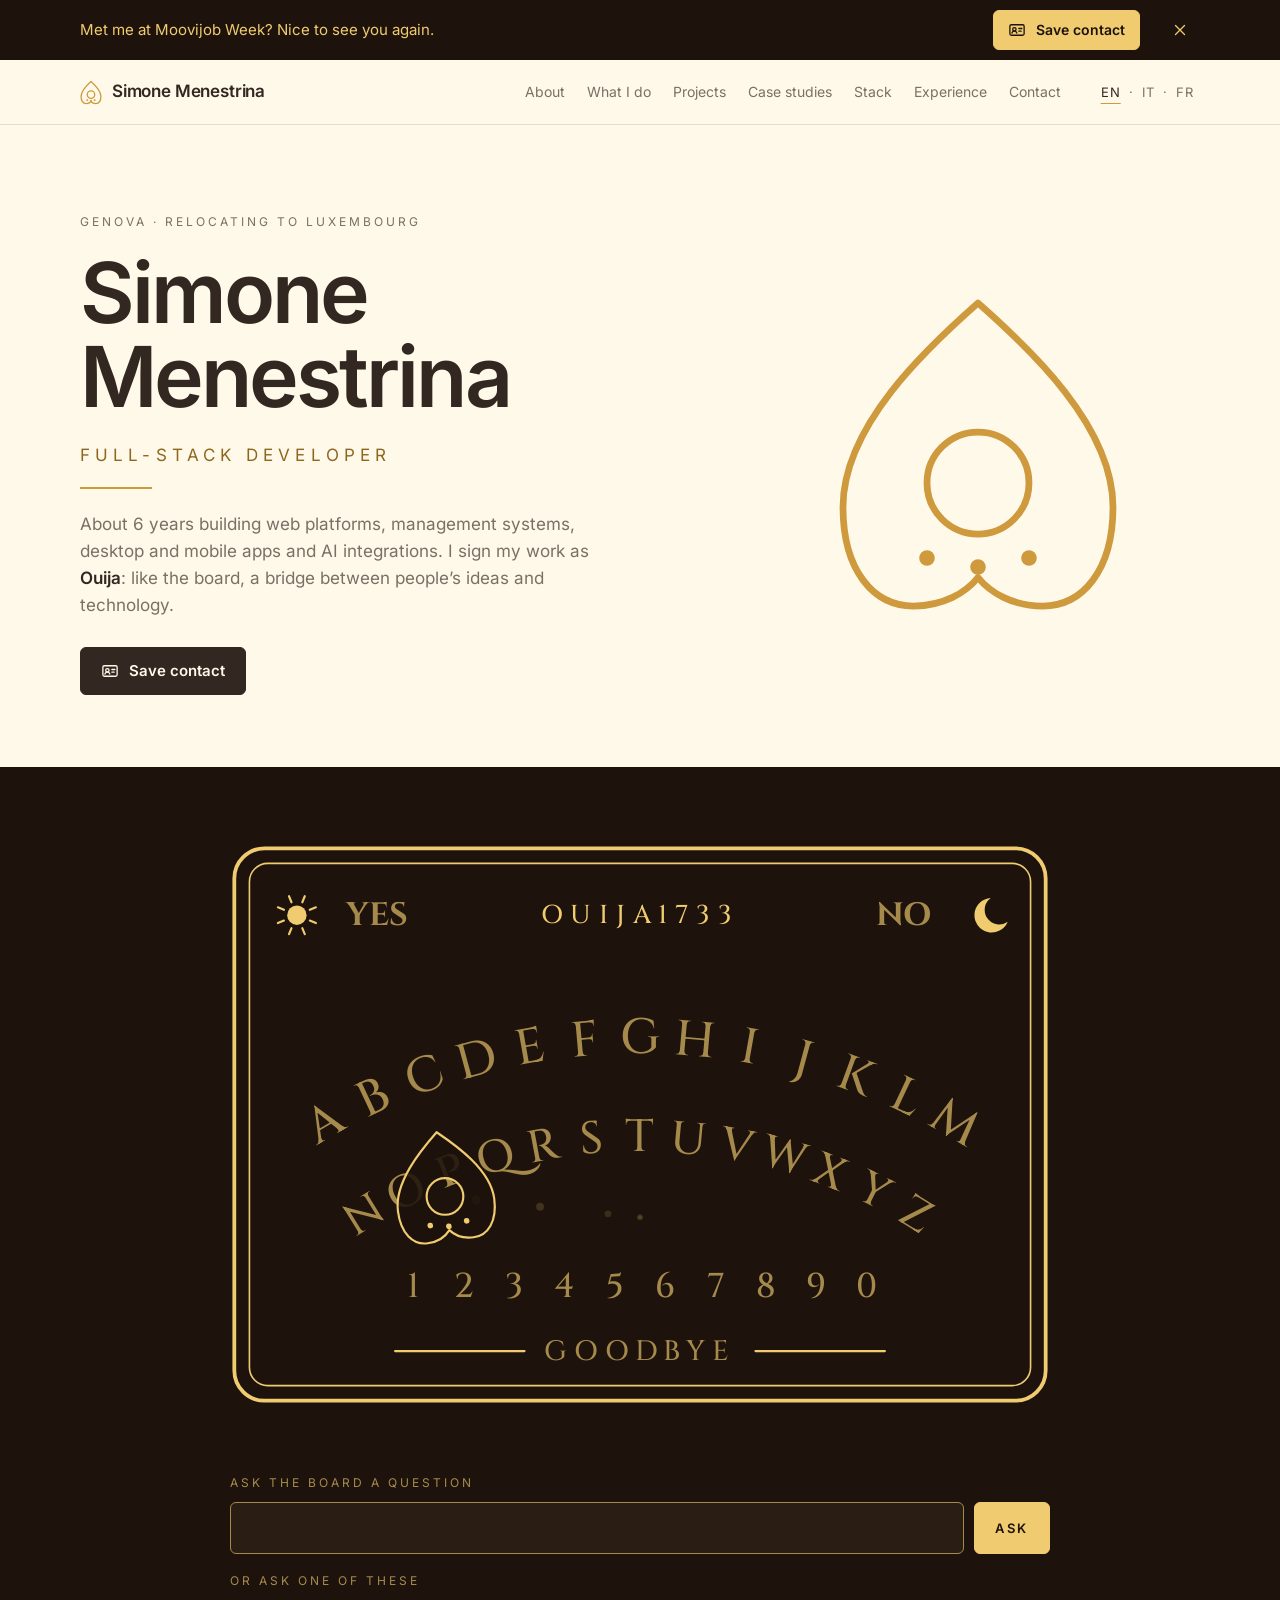
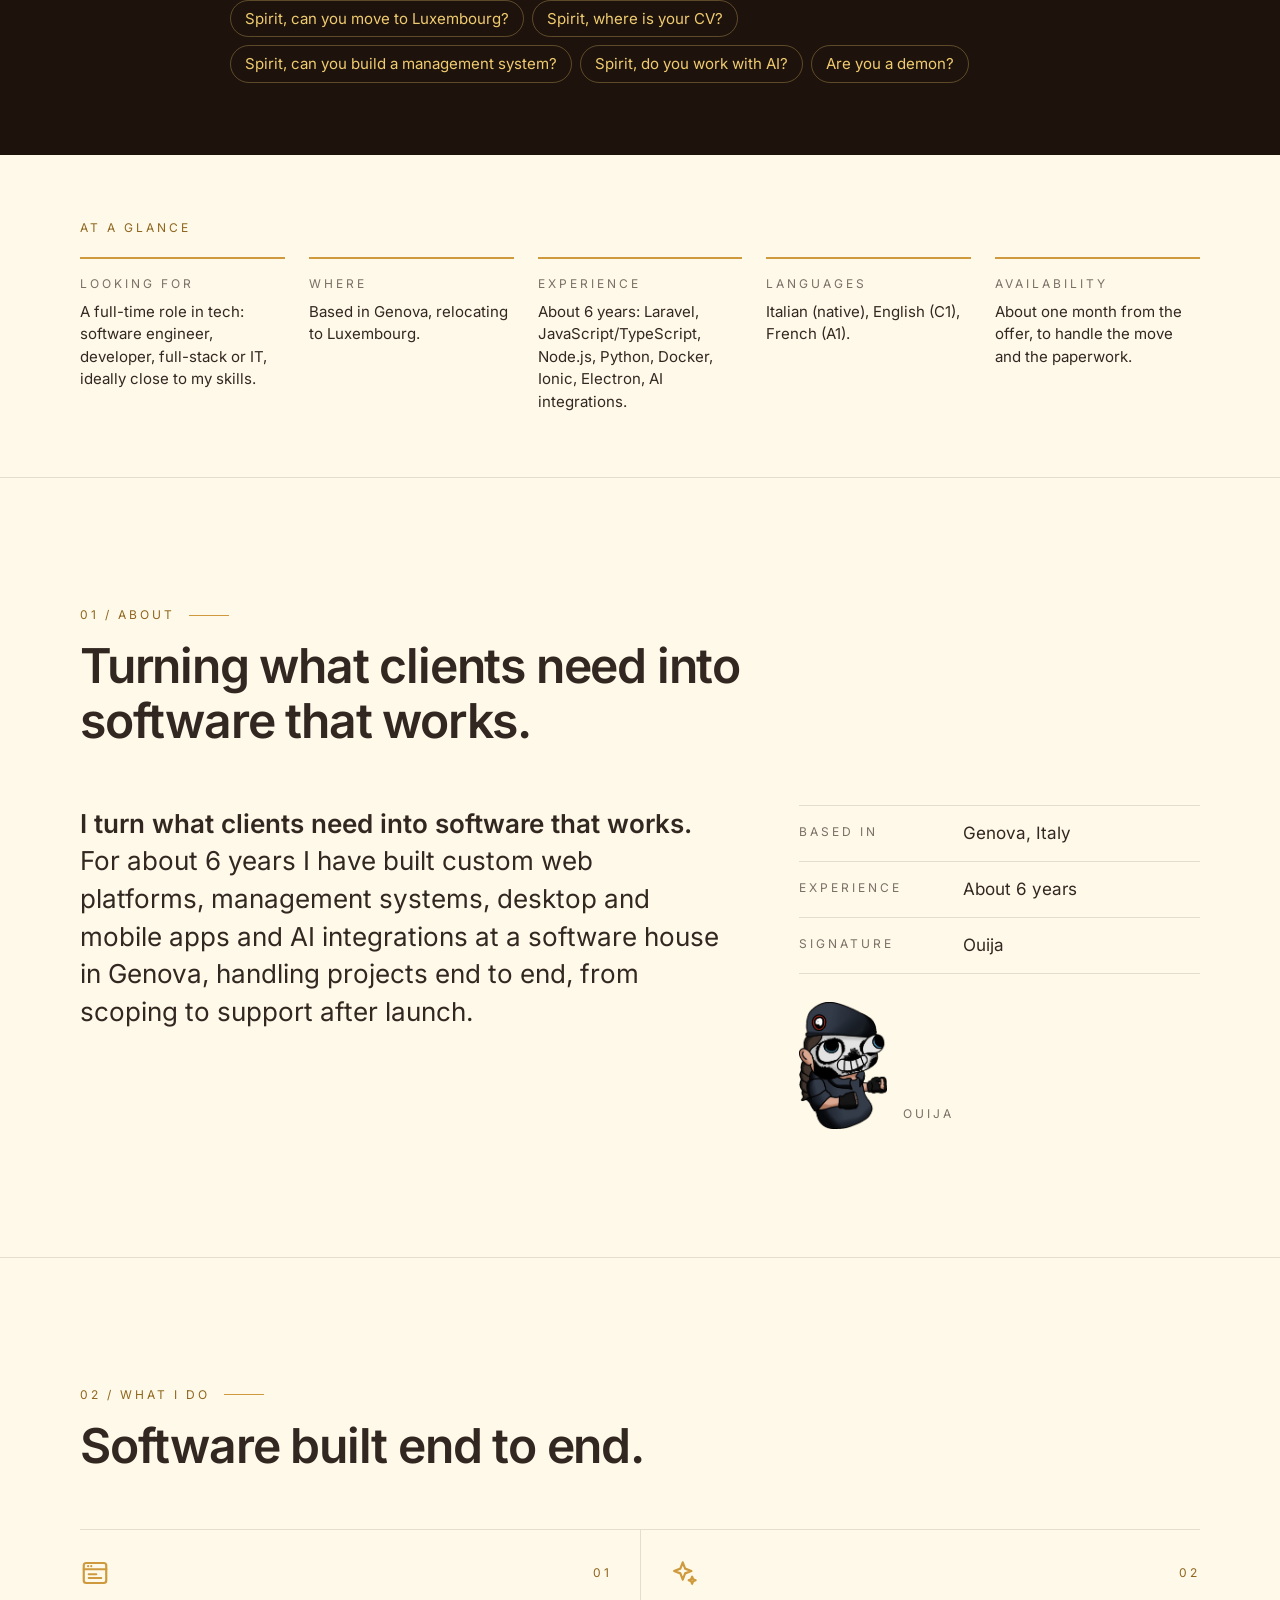
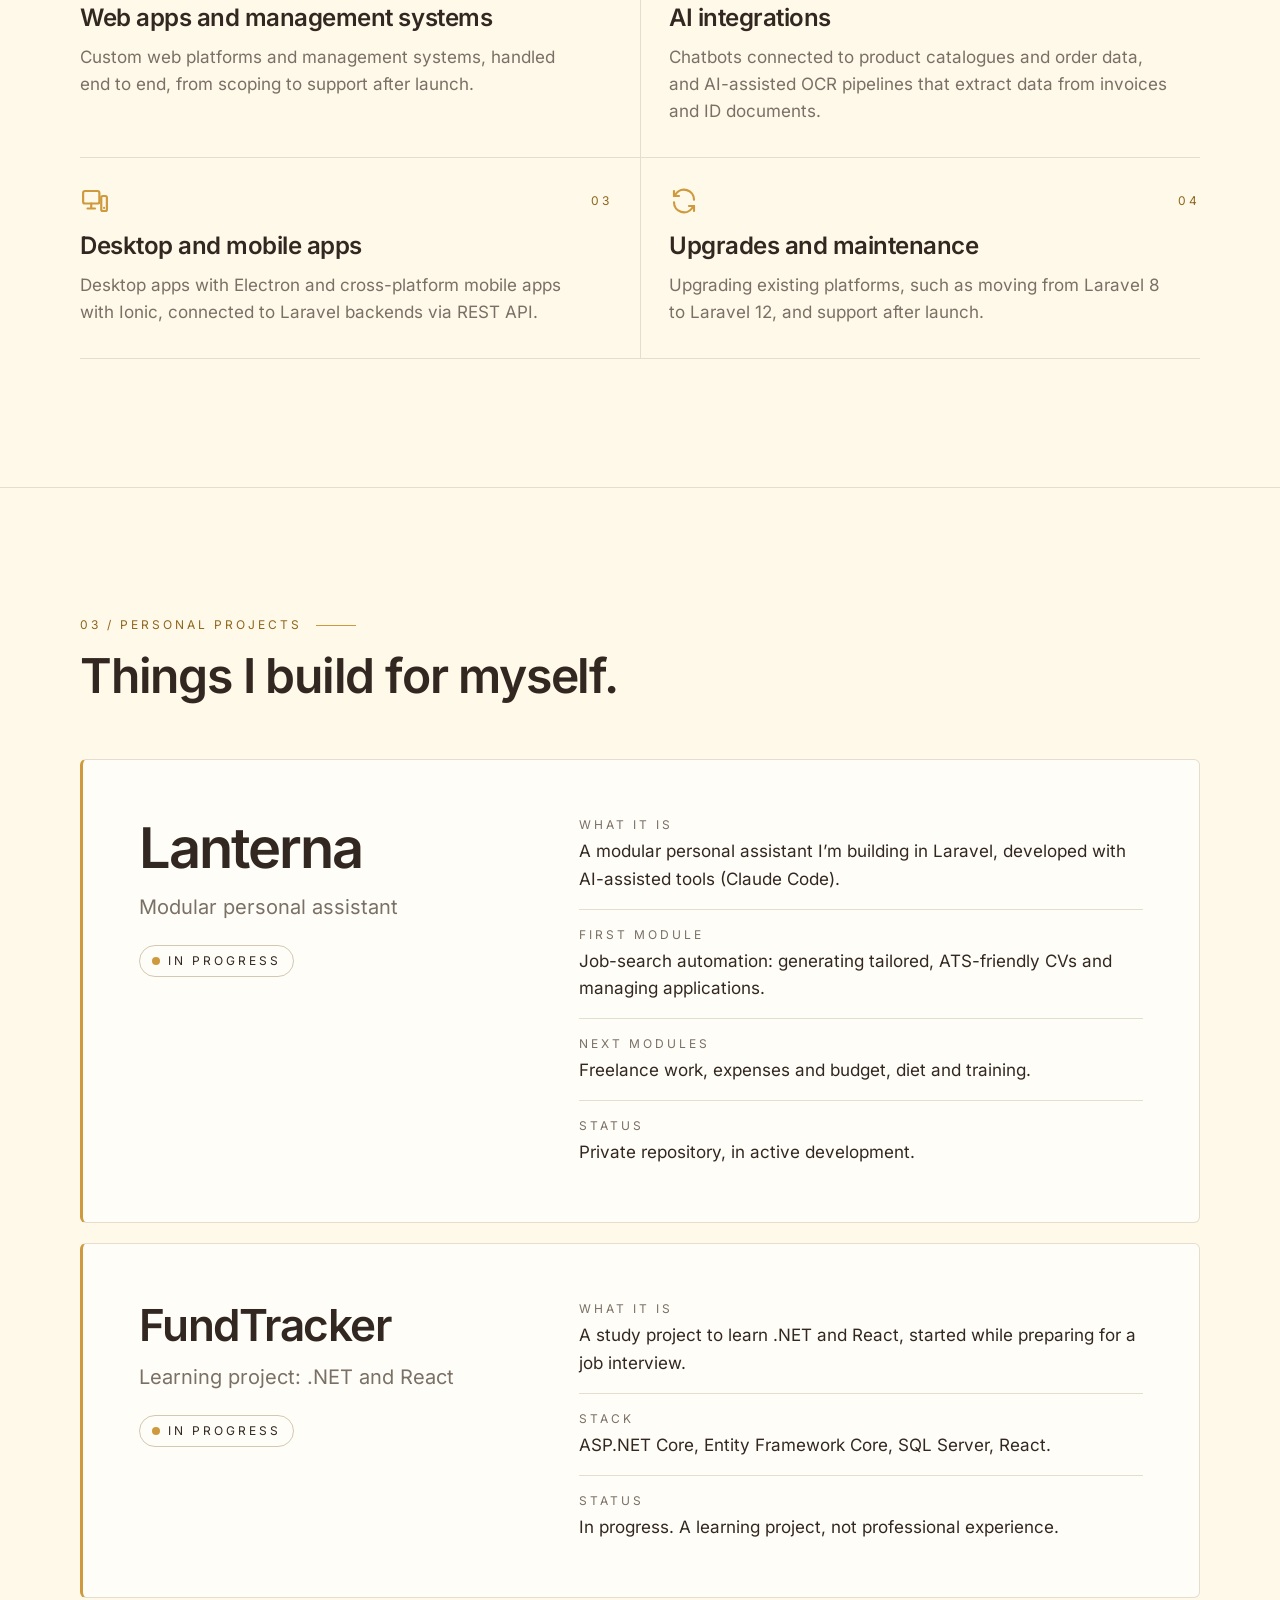
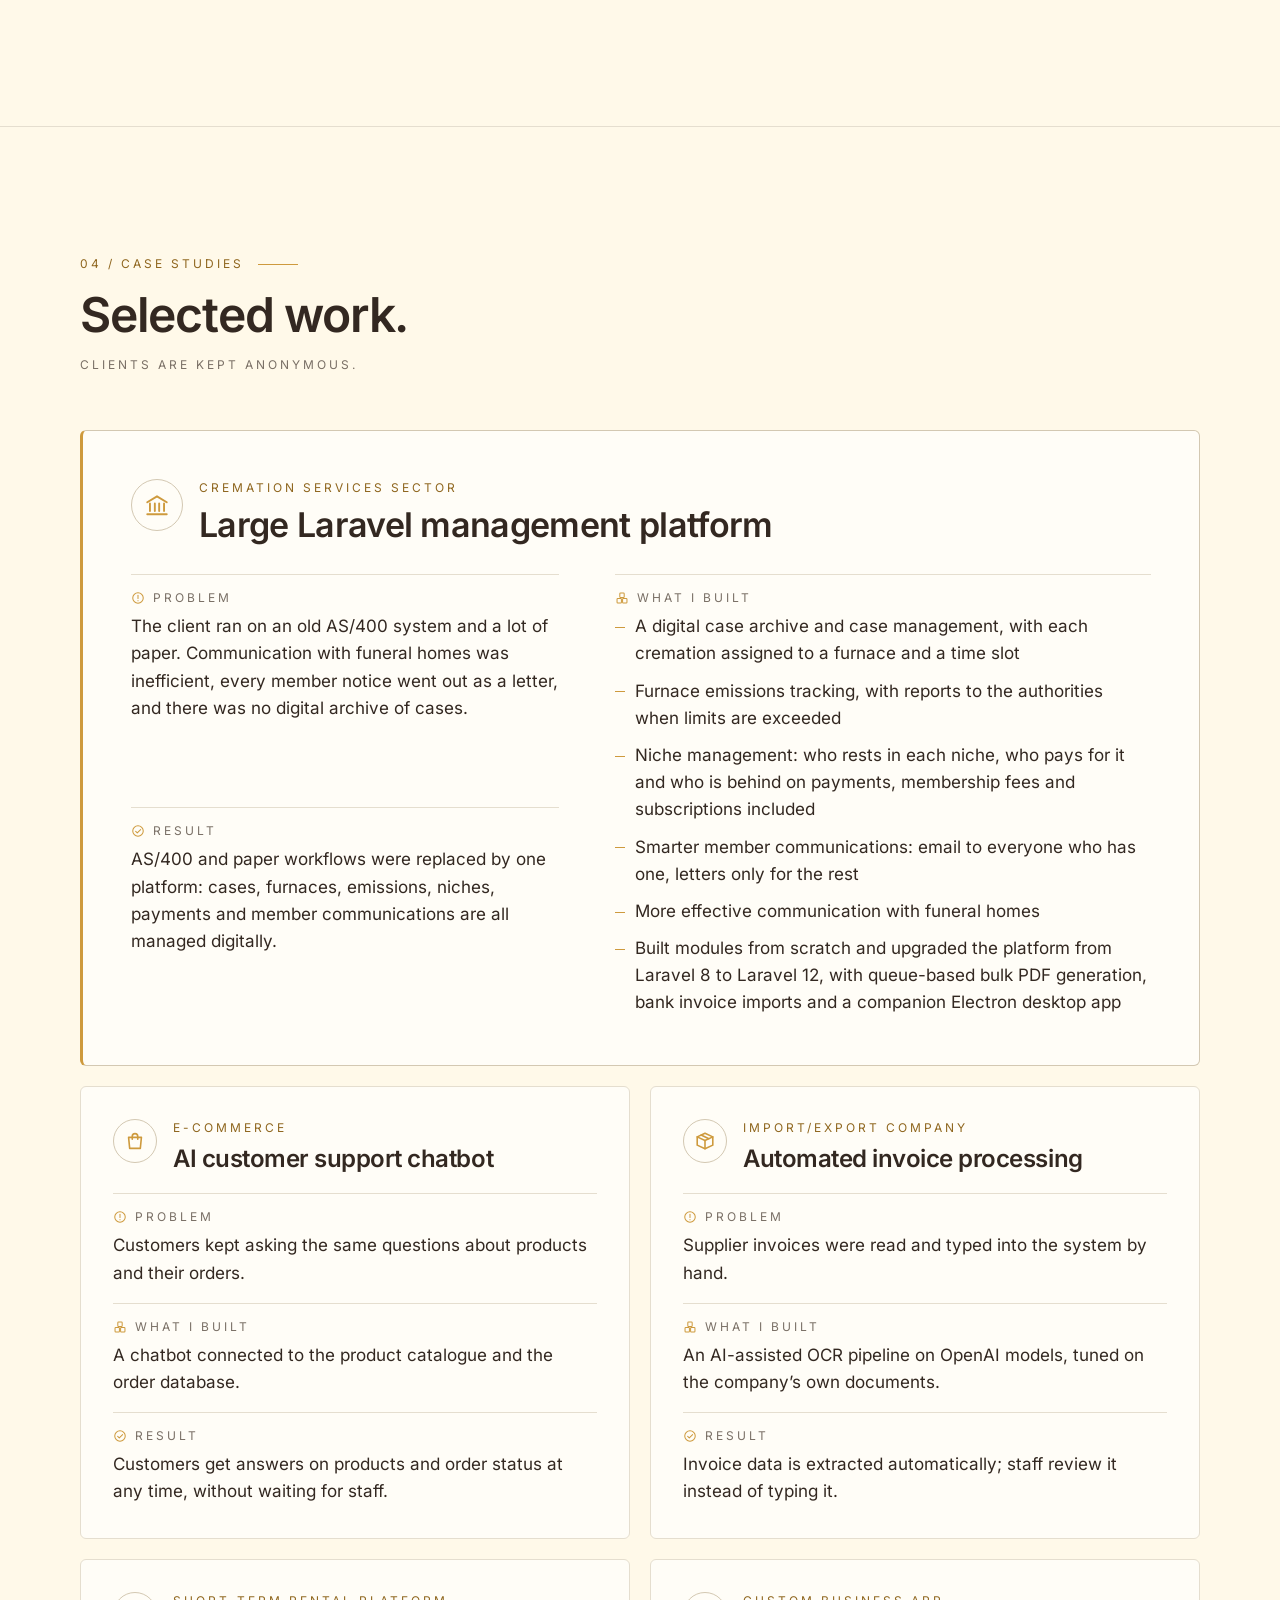
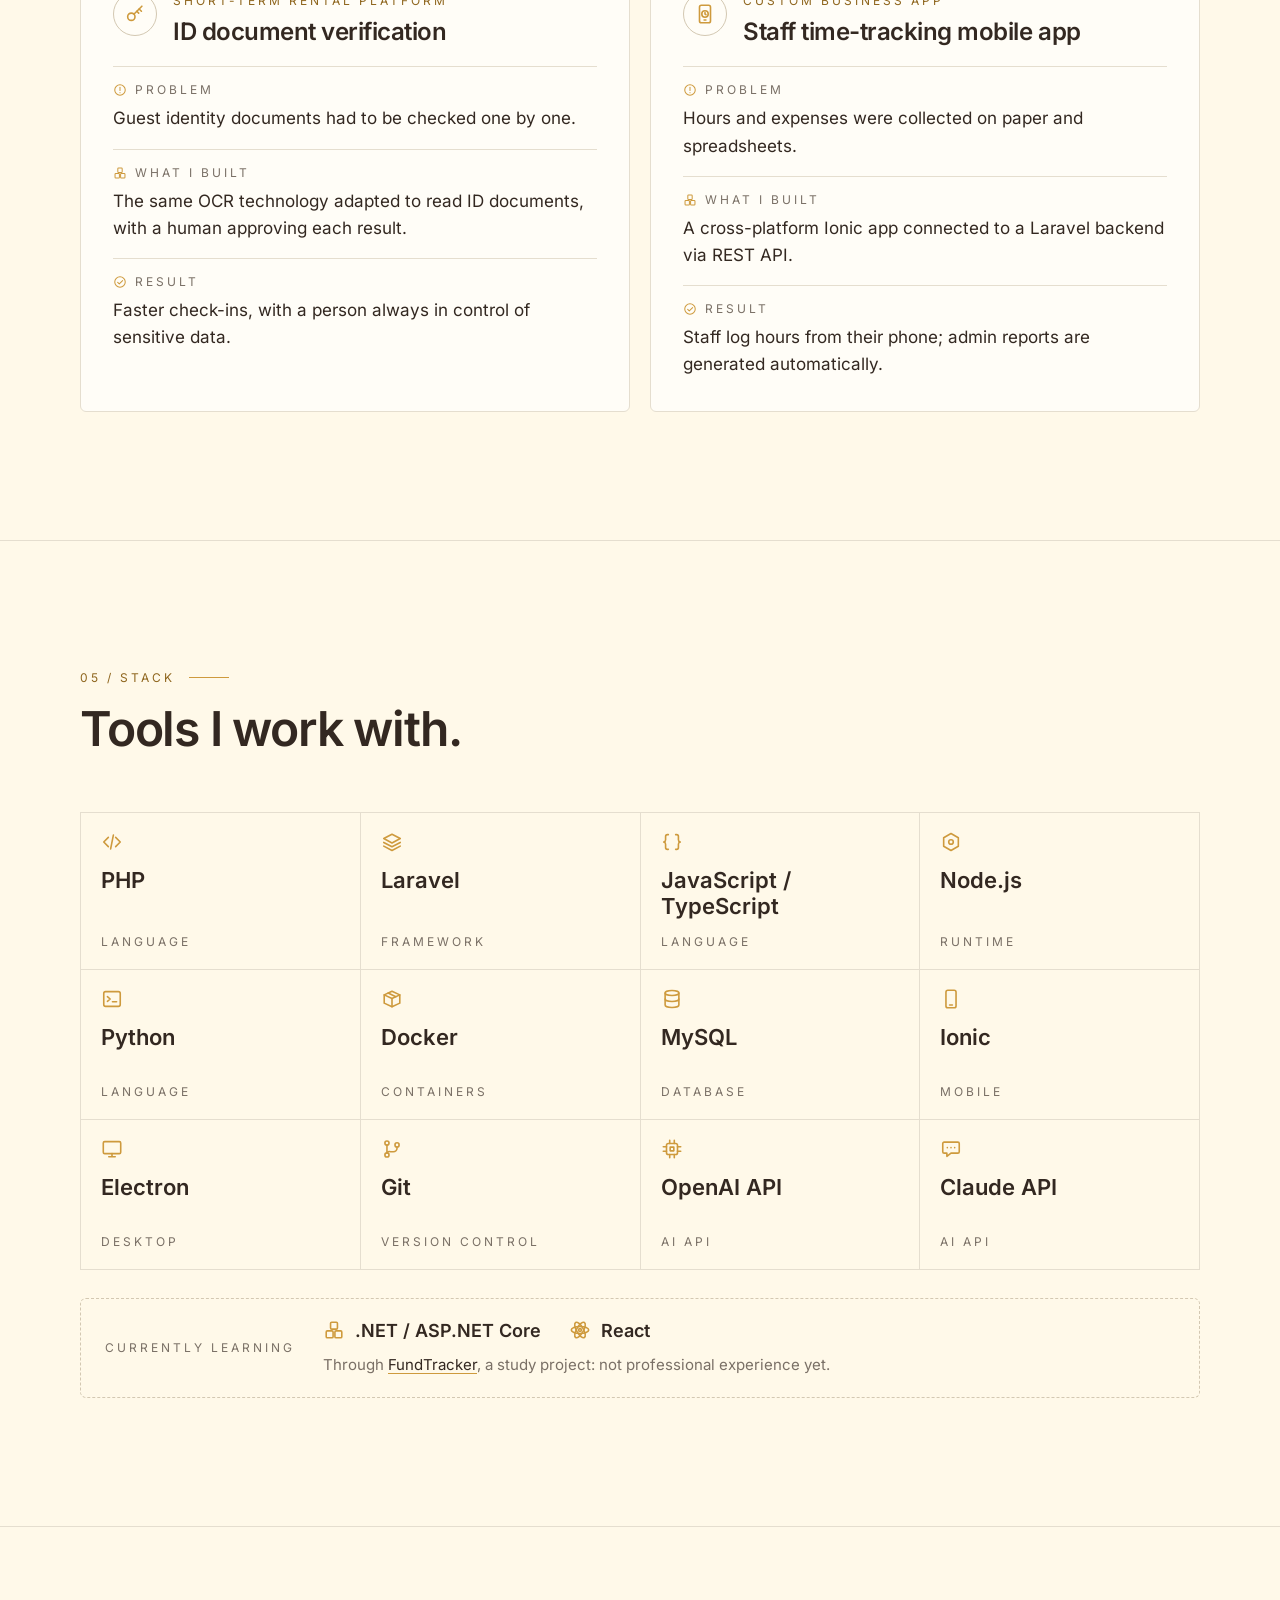
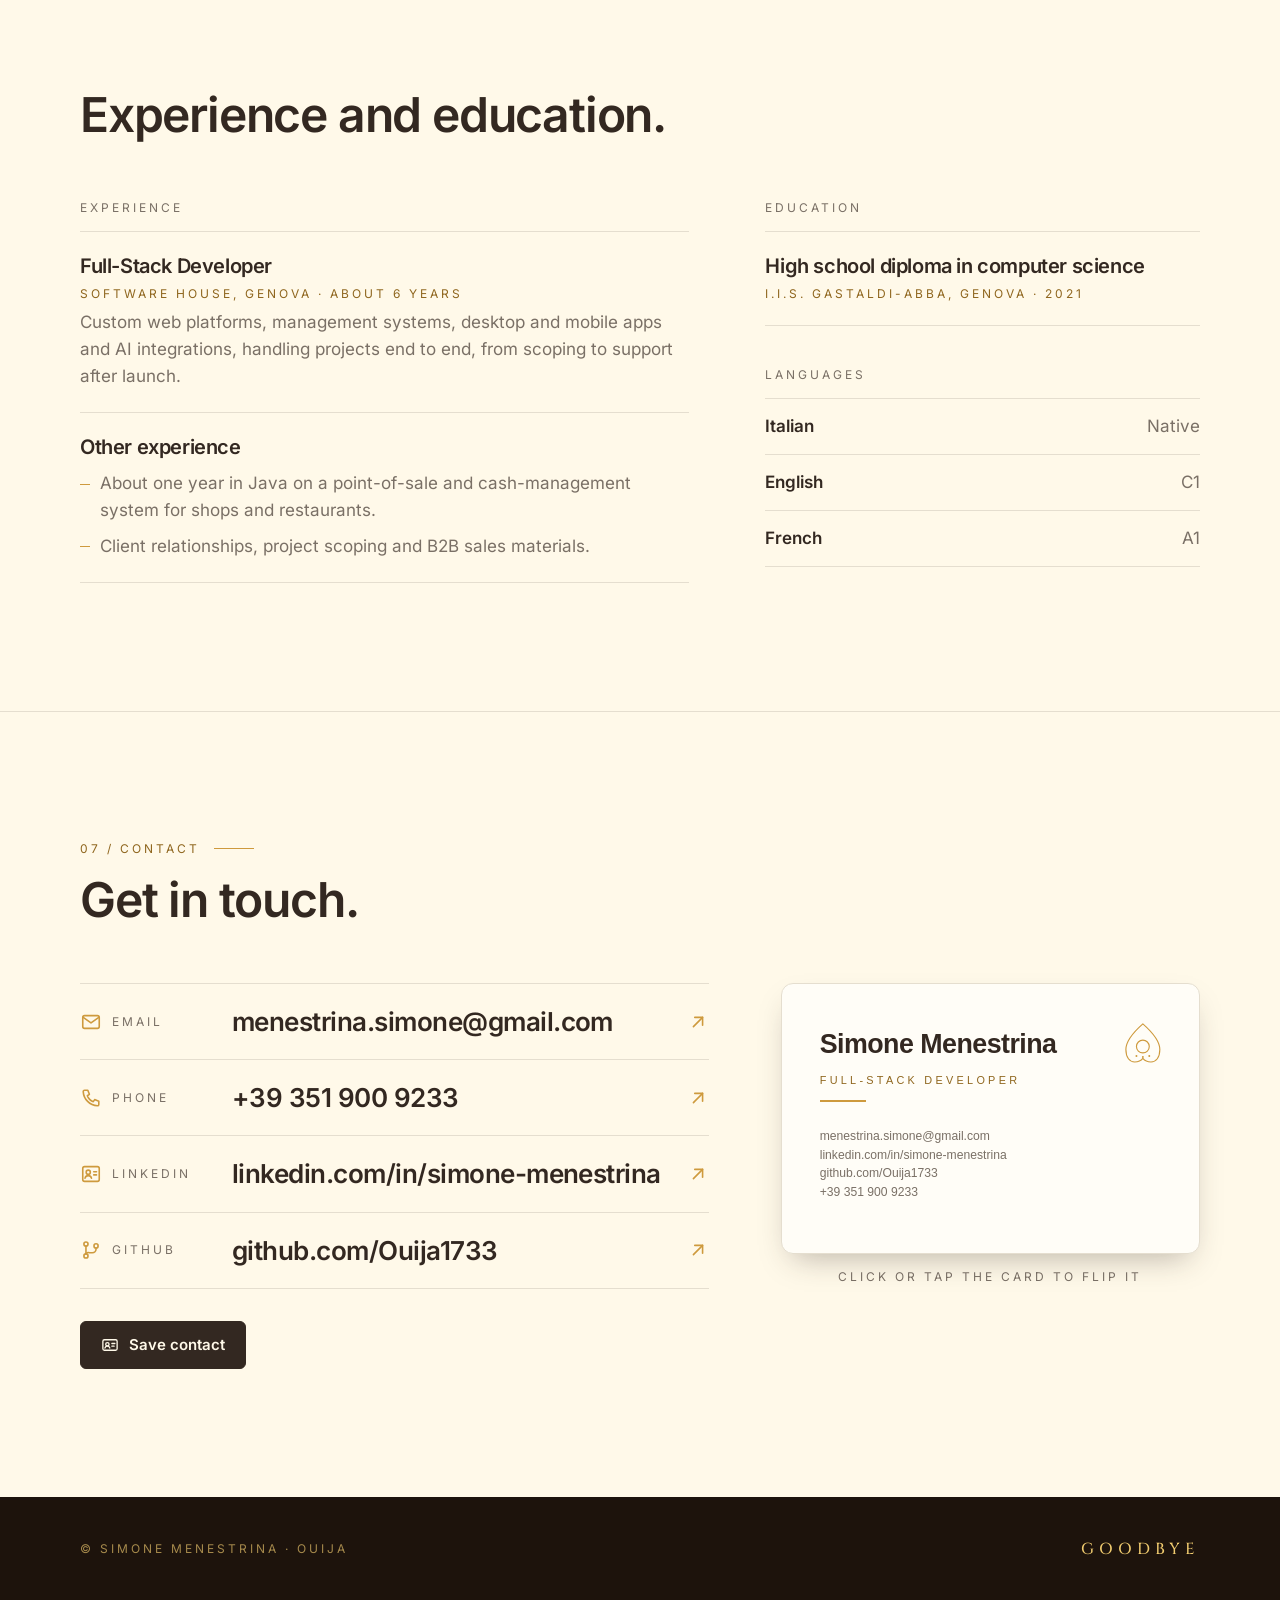
==== commit 463dd8c9: "Fixes from the first visual pass in Chrome - Moon: a proper crescent, as on the card (the old path w" ====
--- a/index.html
+++ b/index.html
@@ -22,12 +22,12 @@
   <meta property="og:image:type" content="image/png">
   <meta property="og:image:width" content="1200">
   <meta property="og:image:height" content="630">
-  <meta property="og:image:alt" content="Simone Menestrina, Full Stack Developer and AI Integration Specialist, next to the Ouija mascot.">
+  <meta property="og:image:alt" content="Simone Menestrina, Full-Stack Developer, next to the back of the business card: a gold Ouija board on black.">
   <meta property="og:locale" content="en_US">
   <meta property="og:locale:alternate" content="it_IT">
   <meta property="og:locale:alternate" content="fr_FR">
   <meta name="twitter:card" content="summary_large_image">
-  <meta name="twitter:image:alt" content="Simone Menestrina, Full Stack Developer and AI Integration Specialist, next to the Ouija mascot.">
+  <meta name="twitter:image:alt" content="Simone Menestrina, Full-Stack Developer, next to the back of the business card: a gold Ouija board on black.">
 
   <link rel="icon" href="assets/favicon.svg" type="image/svg+xml">
   <link rel="apple-touch-icon" href="assets/apple-touch-icon.png">
@@ -92,7 +92,7 @@
         <div class="hero-grid">
           <div>
             <p class="hero-kicker caps" data-reveal>Genova · Relocating to Luxembourg</p>
-            <h1 class="hero-name" id="hero-name" data-reveal style="--d: 90ms">Simone<br>Menestrina</h1>
+            <h1 class="hero-name" id="hero-name" data-reveal style="--d: 90ms">Simone <br>Menestrina</h1>
             <p class="hero-role caps" data-reveal style="--d: 180ms">Full-Stack Developer</p>
             <p class="hero-bridge" data-reveal style="--d: 270ms">About 6 years building web platforms, management systems, desktop and mobile apps and AI integrations. I sign my work as <strong>Ouija</strong>: like the board, a bridge between people’s ideas and technology.</p>
             <p class="print-contacts">menestrina.simone@gmail.com · +39 351 900 9233 · linkedin.com/in/simone-menestrina · github.com/Ouija1733 · ouija1733.github.io</p>
@@ -121,7 +121,7 @@
             <rect class="bd-inner" x="18" y="18" width="724" height="484" rx="17"/>
             <g class="bd-ornament">
               <circle class="bd-fill" cx="62" cy="66" r="9"/><path d="M74.0 71.0L79.6 73.3"/><path d="M67.0 78.0L69.3 83.6"/><path d="M57.0 78.0L54.7 83.6"/><path d="M50.0 71.0L44.4 73.3"/><path d="M50.0 61.0L44.4 58.7"/><path d="M57.0 54.0L54.7 48.4"/><path d="M67.0 54.0L69.3 48.4"/><path d="M74.0 61.0L79.6 58.7"/>
-              <path class="bd-fill" d="M706 50A16 16 0 1 0 706 82A17 17 0 0 1 706 50Z"/>
+              <path class="bd-fill" d="M705.1 50A16 16 0 1 0 720.8 72A13.5 13.5 0 1 1 705.1 50Z"/>
               <path d="M153 470H273M487 470H607"/>
             </g>
             <text class="bd-title" x="380" y="66">OUIJA1733</text>
@@ -443,10 +443,10 @@
                   <span class="bc-role">Full-Stack Developer</span>
                   <span class="bc-info">menestrina.simone@gmail.com<br>linkedin.com/in/simone-menestrina<br>github.com/Ouija1733<br>+39 351 900 9233</span>
                 </span>
-                <span class="bizcard-face bizcard-back" aria-hidden="true"><svg class="cb" viewBox="0 0 760 520" aria-hidden="true" focusable="false"><rect class="cb-line cb-outer" x="4" y="4" width="752" height="512" rx="28"/><rect class="cb-line" x="18" y="18" width="724" height="484" rx="17"/><circle class="cb-fill" cx="62" cy="66" r="9"/><g class="cb-line"><path d="M74.0 71.0L79.6 73.3"/><path d="M67.0 78.0L69.3 83.6"/><path d="M57.0 78.0L54.7 83.6"/><path d="M50.0 71.0L44.4 73.3"/><path d="M50.0 61.0L44.4 58.7"/><path d="M57.0 54.0L54.7 48.4"/><path d="M67.0 54.0L69.3 48.4"/><path d="M74.0 61.0L79.6 58.7"/></g><path class="cb-fill" d="M706 50A16 16 0 1 0 706 82A17 17 0 0 1 706 50Z"/><path class="cb-line" d="M153 470H273M487 470H607"/><g class="cb-text"><text x="380" y="66" font-size="24" letter-spacing="7">OUIJA1733</text><text class="cb-bold" x="136" y="66" font-size="30">YES</text><text class="cb-bold" x="624" y="66" font-size="30">NO</text><text x="88.0" y="258.9" font-size="46" transform="rotate(-30.23 88.0 258.9)">A</text><text x="133.1" y="235.2" font-size="46" transform="rotate(-25.19 133.1 235.2)">B</text><text x="180.2" y="215.5" font-size="46" transform="rotate(-20.15 180.2 215.5)">C</text><text x="228.8" y="200.1" font-size="46" transform="rotate(-15.11 228.8 200.1)">D</text><text x="278.5" y="188.9" font-size="46" transform="rotate(-10.08 278.5 188.9)">E</text><text x="329.1" y="182.2" font-size="46" transform="rotate(-5.04 329.1 182.2)">F</text><text x="380.0" y="180.0" font-size="46" transform="rotate(0.00 380.0 180.0)">G</text><text x="430.9" y="182.2" font-size="46" transform="rotate(5.04 430.9 182.2)">H</text><text x="481.5" y="188.9" font-size="46" transform="rotate(10.08 481.5 188.9)">I</text><text x="531.2" y="200.1" font-size="46" transform="rotate(15.11 531.2 200.1)">J</text><text x="579.8" y="215.5" font-size="46" transform="rotate(20.15 579.8 215.5)">K</text><text x="626.9" y="235.2" font-size="46" transform="rotate(25.19 626.9 235.2)">L</text><text x="672.0" y="258.9" font-size="46" transform="rotate(30.23 672.0 258.9)">M</text><text x="124.0" y="344.5" font-size="42" transform="rotate(-31.64 124.0 344.5)">N</text><text x="163.3" y="322.8" font-size="42" transform="rotate(-26.37 163.3 322.8)">O</text><text x="204.4" y="304.7" font-size="42" transform="rotate(-21.09 204.4 304.7)">P</text><text x="247.0" y="290.5" font-size="42" transform="rotate(-15.82 247.0 290.5)">Q</text><text x="290.7" y="280.2" font-size="42" transform="rotate(-10.55 290.7 280.2)">R</text><text x="335.1" y="274.1" font-size="42" transform="rotate(-5.27 335.1 274.1)">S</text><text x="380.0" y="272.0" font-size="42" transform="rotate(0.00 380.0 272.0)">T</text><text x="424.9" y="274.1" font-size="42" transform="rotate(5.27 424.9 274.1)">U</text><text x="469.3" y="280.2" font-size="42" transform="rotate(10.55 469.3 280.2)">V</text><text x="513.0" y="290.5" font-size="42" transform="rotate(15.82 513.0 290.5)">W</text><text x="555.6" y="304.7" font-size="42" transform="rotate(21.09 555.6 304.7)">X</text><text x="596.7" y="322.8" font-size="42" transform="rotate(26.37 596.7 322.8)">Y</text><text x="636.0" y="344.5" font-size="42" transform="rotate(31.64 636.0 344.5)">Z</text><text x="170.0" y="410" font-size="32">1</text><text x="216.7" y="410" font-size="32">2</text><text x="263.3" y="410" font-size="32">3</text><text x="310.0" y="410" font-size="32">4</text><text x="356.7" y="410" font-size="32">5</text><text x="403.3" y="410" font-size="32">6</text><text x="450.0" y="410" font-size="32">7</text><text x="496.7" y="410" font-size="32">8</text><text x="543.3" y="410" font-size="32">9</text><text x="590.0" y="410" font-size="32">0</text><text x="380" y="470" font-size="26" letter-spacing="6">GOODBYE</text></g><g transform="translate(380 346)"><path class="cb-line cb-pl" d="M0 -60C17 -45 45 -19 45 8C45 29 35 41 21.5 41C11.5 41 4 36.5 0 31.5C-4 36.5 -11.5 41 -21.5 41C-35 41 -45 29 -45 8C-45 -19 -17 -45 0 -60Z"/><circle class="cb-line" r="17"/><g class="cb-fill"><circle cx="-17" cy="25" r="2.6"/><circle cx="0" cy="28" r="2.6"/><circle cx="17" cy="25" r="2.6"/></g></g></svg></span>
+                <span class="bizcard-face bizcard-back" aria-hidden="true"><svg class="cb" viewBox="0 0 760 520" aria-hidden="true" focusable="false"><rect class="cb-line cb-outer" x="4" y="4" width="752" height="512" rx="28"/><rect class="cb-line" x="18" y="18" width="724" height="484" rx="17"/><circle class="cb-fill" cx="62" cy="66" r="9"/><g class="cb-line"><path d="M74.0 71.0L79.6 73.3"/><path d="M67.0 78.0L69.3 83.6"/><path d="M57.0 78.0L54.7 83.6"/><path d="M50.0 71.0L44.4 73.3"/><path d="M50.0 61.0L44.4 58.7"/><path d="M57.0 54.0L54.7 48.4"/><path d="M67.0 54.0L69.3 48.4"/><path d="M74.0 61.0L79.6 58.7"/></g><path class="cb-fill" d="M705.1 50A16 16 0 1 0 720.8 72A13.5 13.5 0 1 1 705.1 50Z"/><path class="cb-line" d="M153 470H273M487 470H607"/><g class="cb-text"><text x="380" y="66" font-size="24" letter-spacing="7">OUIJA1733</text><text class="cb-bold" x="136" y="66" font-size="30">YES</text><text class="cb-bold" x="624" y="66" font-size="30">NO</text><text x="88.0" y="258.9" font-size="46" transform="rotate(-30.23 88.0 258.9)">A</text><text x="133.1" y="235.2" font-size="46" transform="rotate(-25.19 133.1 235.2)">B</text><text x="180.2" y="215.5" font-size="46" transform="rotate(-20.15 180.2 215.5)">C</text><text x="228.8" y="200.1" font-size="46" transform="rotate(-15.11 228.8 200.1)">D</text><text x="278.5" y="188.9" font-size="46" transform="rotate(-10.08 278.5 188.9)">E</text><text x="329.1" y="182.2" font-size="46" transform="rotate(-5.04 329.1 182.2)">F</text><text x="380.0" y="180.0" font-size="46" transform="rotate(0.00 380.0 180.0)">G</text><text x="430.9" y="182.2" font-size="46" transform="rotate(5.04 430.9 182.2)">H</text><text x="481.5" y="188.9" font-size="46" transform="rotate(10.08 481.5 188.9)">I</text><text x="531.2" y="200.1" font-size="46" transform="rotate(15.11 531.2 200.1)">J</text><text x="579.8" y="215.5" font-size="46" transform="rotate(20.15 579.8 215.5)">K</text><text x="626.9" y="235.2" font-size="46" transform="rotate(25.19 626.9 235.2)">L</text><text x="672.0" y="258.9" font-size="46" transform="rotate(30.23 672.0 258.9)">M</text><text x="124.0" y="344.5" font-size="42" transform="rotate(-31.64 124.0 344.5)">N</text><text x="163.3" y="322.8" font-size="42" transform="rotate(-26.37 163.3 322.8)">O</text><text x="204.4" y="304.7" font-size="42" transform="rotate(-21.09 204.4 304.7)">P</text><text x="247.0" y="290.5" font-size="42" transform="rotate(-15.82 247.0 290.5)">Q</text><text x="290.7" y="280.2" font-size="42" transform="rotate(-10.55 290.7 280.2)">R</text><text x="335.1" y="274.1" font-size="42" transform="rotate(-5.27 335.1 274.1)">S</text><text x="380.0" y="272.0" font-size="42" transform="rotate(0.00 380.0 272.0)">T</text><text x="424.9" y="274.1" font-size="42" transform="rotate(5.27 424.9 274.1)">U</text><text x="469.3" y="280.2" font-size="42" transform="rotate(10.55 469.3 280.2)">V</text><text x="513.0" y="290.5" font-size="42" transform="rotate(15.82 513.0 290.5)">W</text><text x="555.6" y="304.7" font-size="42" transform="rotate(21.09 555.6 304.7)">X</text><text x="596.7" y="322.8" font-size="42" transform="rotate(26.37 596.7 322.8)">Y</text><text x="636.0" y="344.5" font-size="42" transform="rotate(31.64 636.0 344.5)">Z</text><text x="170.0" y="410" font-size="32">1</text><text x="216.7" y="410" font-size="32">2</text><text x="263.3" y="410" font-size="32">3</text><text x="310.0" y="410" font-size="32">4</text><text x="356.7" y="410" font-size="32">5</text><text x="403.3" y="410" font-size="32">6</text><text x="450.0" y="410" font-size="32">7</text><text x="496.7" y="410" font-size="32">8</text><text x="543.3" y="410" font-size="32">9</text><text x="590.0" y="410" font-size="32">0</text><text x="380" y="470" font-size="26" letter-spacing="6">GOODBYE</text></g><g transform="translate(380 346)"><path class="cb-line cb-pl" d="M0 -60C17 -45 45 -19 45 8C45 29 35 41 21.5 41C11.5 41 4 36.5 0 31.5C-4 36.5 -11.5 41 -21.5 41C-35 41 -45 29 -45 8C-45 -19 -17 -45 0 -60Z"/><circle class="cb-line" r="17"/><g class="cb-fill"><circle cx="-17" cy="25" r="2.6"/><circle cx="0" cy="28" r="2.6"/><circle cx="17" cy="25" r="2.6"/></g></g></svg></span>
               </span>
             </button>
-            <figcaption class="bizcard-hint caps">Tap the card to flip it</figcaption>
+            <figcaption class="bizcard-hint caps">Click or tap the card to flip it</figcaption>
           </figure>
         </div>
       </div>
--- a/assets/css/style.css
+++ b/assets/css/style.css
@@ -360,9 +360,28 @@
 
   .js .site-nav a::after { left: 0; right: auto; width: 32px; bottom: -1px; height: 2px; }
 
+  .brand, .lang-switch ul { white-space: nowrap; }
+
   /* Without JS the nav simply wraps below the brand */
   html:not(.js) .header-inner { flex-wrap: wrap; padding: 8px 0; }
   html:not(.js) .site-nav { order: 3; width: 100%; overflow-x: auto; }
+}
+
+/* Phones: the menu button keeps only its icon so name, languages and menu fit on one line */
+@media (max-width: 480px) {
+  .header-inner { gap: 6px; }
+  .brand { gap: 8px; font-size: 1rem; }
+  .brand-mark { width: 20px; height: 23px; }
+  .lang-switch a { padding: 8px 4px; }
+  .lang-switch li + li::before { padding: 0; }
+
+  .js .nav-toggle {
+    width: 44px;
+    height: 44px;
+    padding: 0;
+    justify-content: center;
+    font-size: 0;
+  }
 }
 
 /* ---------- Sections ---------- */
@@ -628,7 +647,7 @@
 /* Ask the board */
 .ask {
   display: none;
-  margin-top: clamp(16px, 3vw, 24px);
+  margin-top: 4px;
 }
 
 .js .ask { display: grid; gap: 10px; }
@@ -679,8 +698,8 @@
 .ask-button:active { transform: translateY(1px); }
 
 .ask-answer {
-  min-height: 3.2em;
-  margin-top: 16px;
+  min-height: 3em;
+  margin-top: 14px;
   color: var(--candle-dim);
   font-size: 1.0625rem;
   line-height: 1.5;
@@ -1291,7 +1310,7 @@
 
 .contact-list a {
   display: grid;
-  grid-template-columns: 10rem minmax(0, 1fr) auto;
+  grid-template-columns: 8.5rem minmax(0, 1fr) auto;
   align-items: center;
   gap: 16px;
   padding: 22px 0;
@@ -1308,7 +1327,7 @@
 .contact-label .icon { color: var(--gold); }
 
 .contact-value {
-  font-size: clamp(1.125rem, 3vw, 2rem);
+  font-size: clamp(1.125rem, 2.1vw, 1.625rem);
   font-weight: 600;
   line-height: 1.2;
   letter-spacing: -0.02em;
@@ -1604,7 +1623,8 @@
   }
 
   html, body { background: #fff; }
-  body { font-size: 9pt; line-height: 1.4; color: #000; }
+  body { font-size: 8.5pt; line-height: 1.38; color: #000; }
+  .caps { letter-spacing: 0.14em; font-size: 7pt; }
 
   .skip-link,
   .moovi,
@@ -1645,7 +1665,7 @@
   .snapshot-title { margin-bottom: 4pt; color: #000; font-weight: 600; }
   .snapshot-list { grid-template-columns: 1fr; }
   .snapshot-list div,
-  .snapshot-list div:first-child { grid-template-columns: 26mm 1fr; gap: 6pt; padding: 1.5pt 0; border: 0; }
+  .snapshot-list div:first-child { grid-template-columns: 24mm 1fr; gap: 6pt; padding: 1pt 0; border: 0; }
   .snapshot-list dd { font-size: 9pt; }
   .snapshot-note { display: none; }
 
@@ -1688,7 +1708,7 @@
   .learning h3::after { content: ": "; }
   .learning li + li::before { content: ", "; }
   .learning .stack-name { font-size: 9pt; }
-  .learning p { display: inline; margin-left: 4pt; }
+  .learning p { display: inline; margin-left: 4pt; font-size: 8.5pt; }
 
   .exp-grid { grid-template-columns: 1.5fr 1fr; gap: 12pt; }
   .exp-col h3.caps { padding-bottom: 2pt; }
@@ -1698,6 +1718,7 @@
   .langs div { padding: 2pt 0; border: 0; }
   .exp-sub { margin-top: 6pt; }
 
-  .snapshot, .entry, .feature { break-inside: avoid; }
+  .snapshot, .entry, .feature, #experience { break-inside: avoid; }
+  .case--featured { break-inside: auto; }
   h2, h3, h4 { break-after: avoid; }
 }
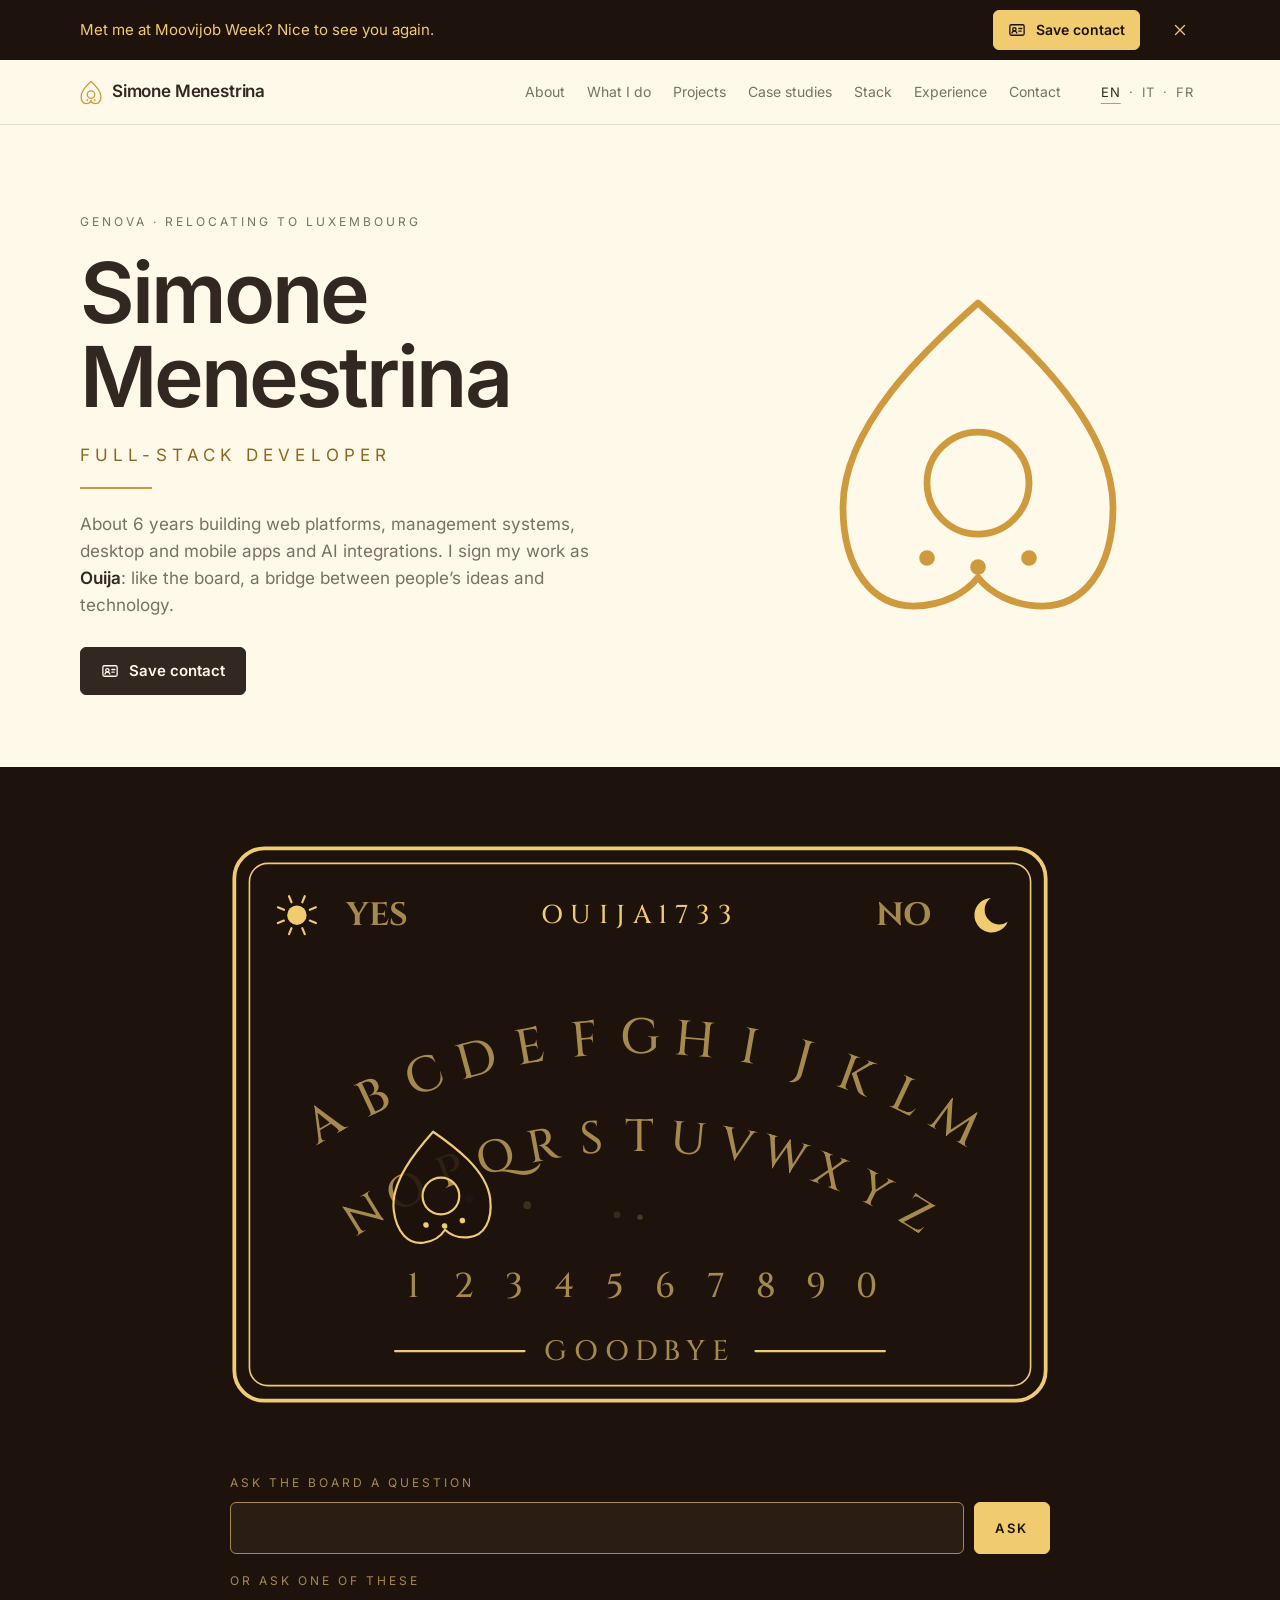
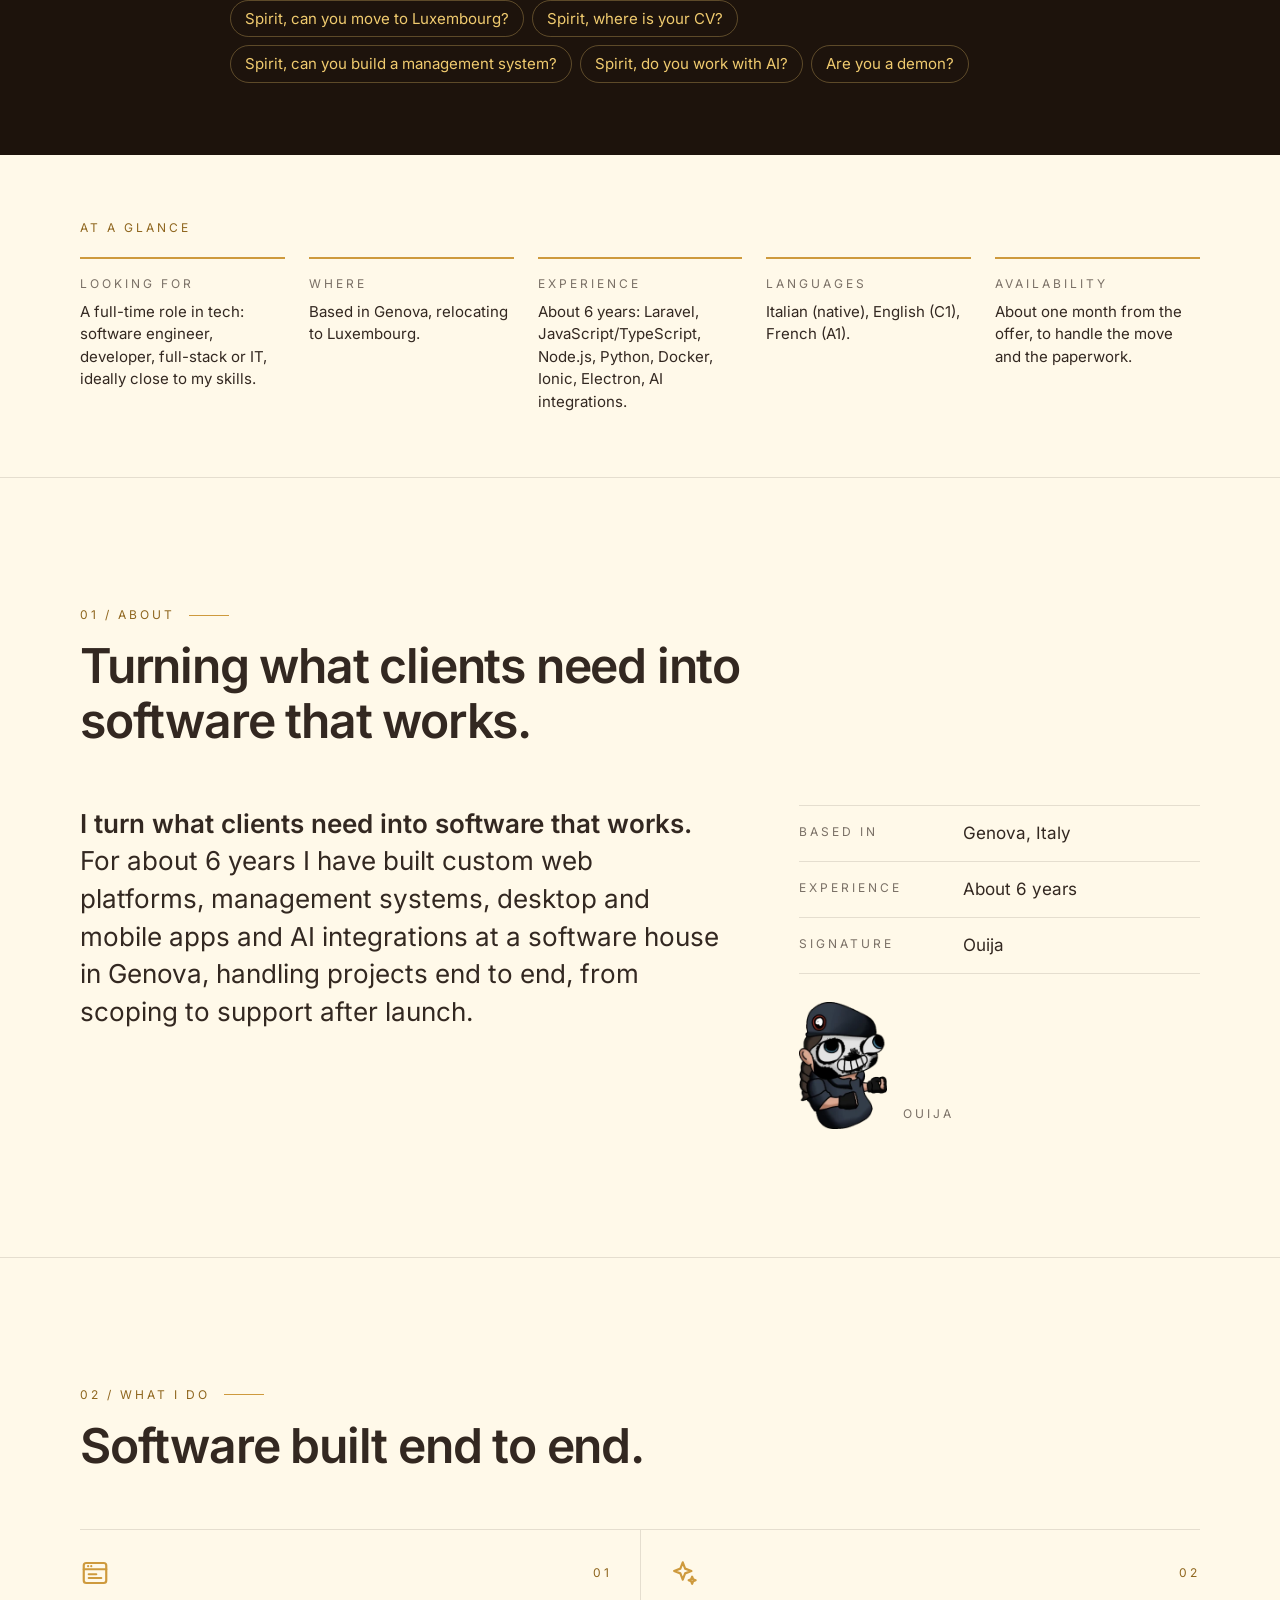
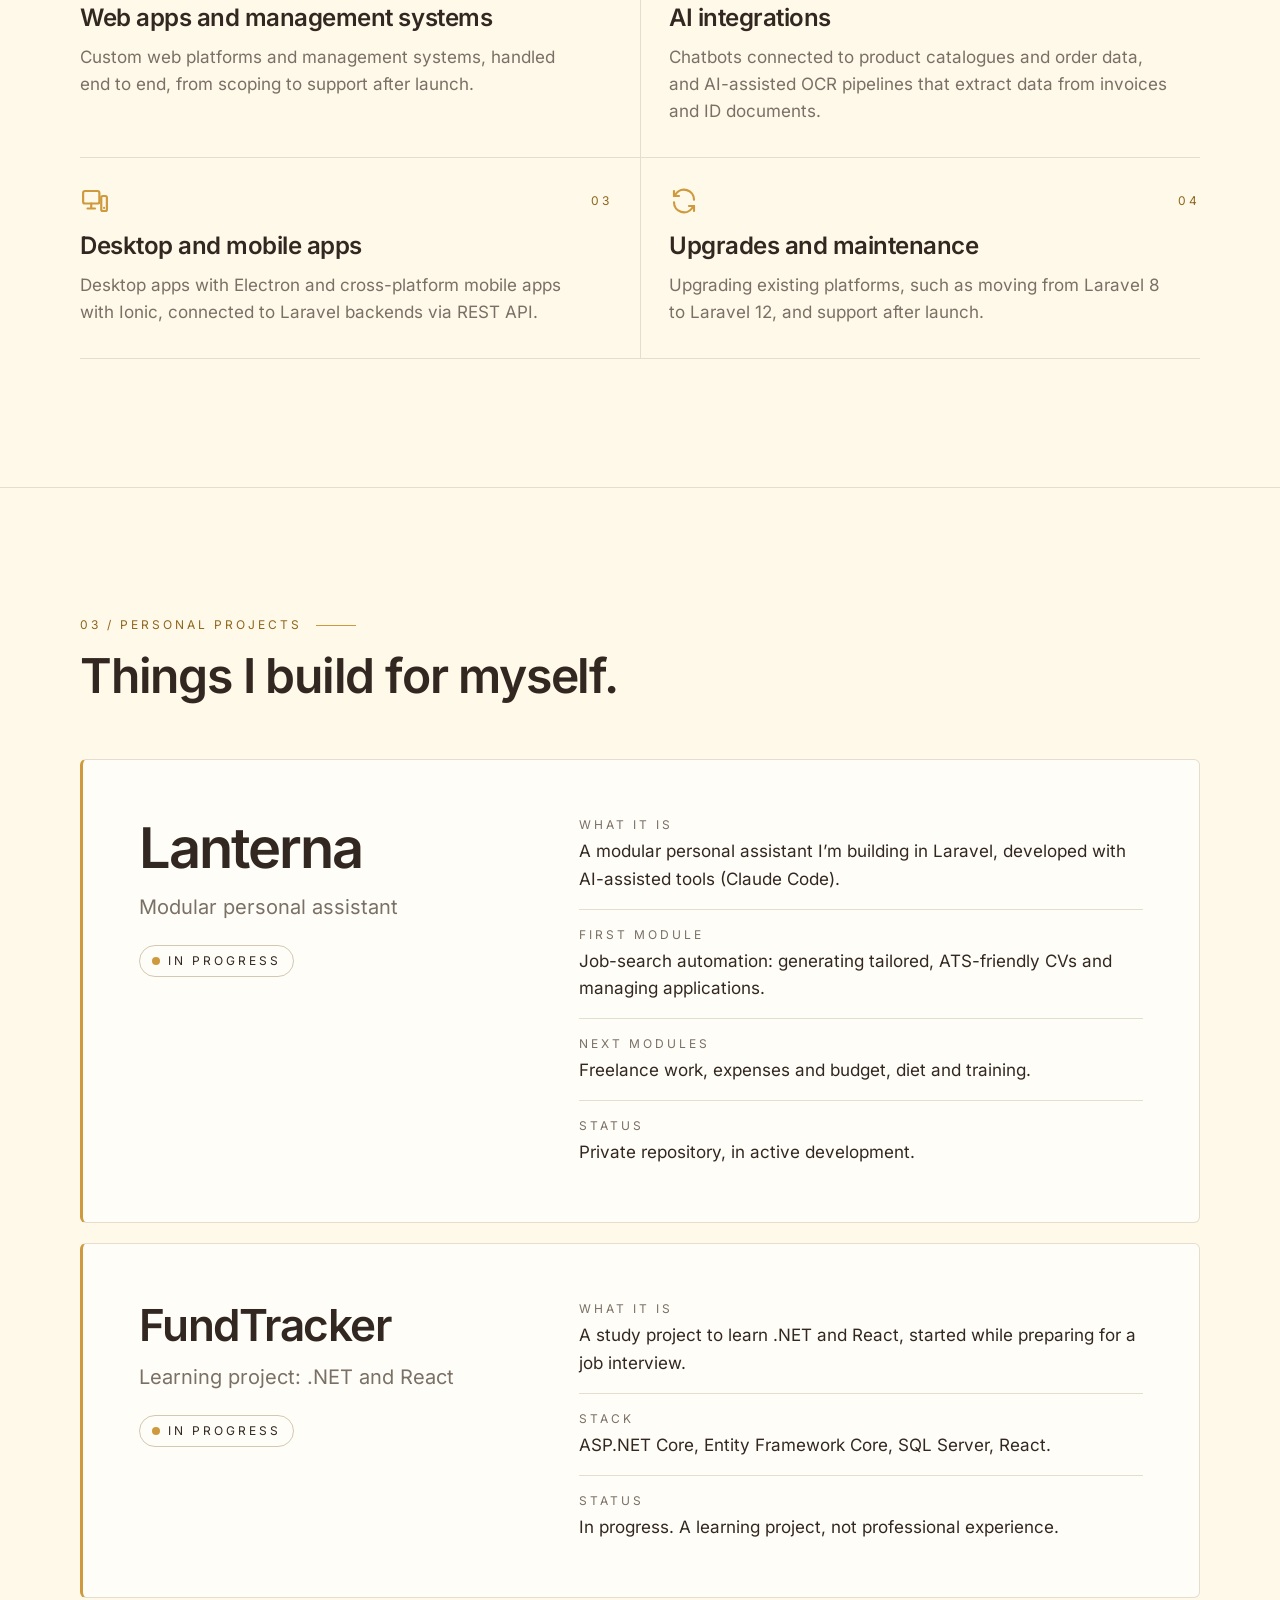
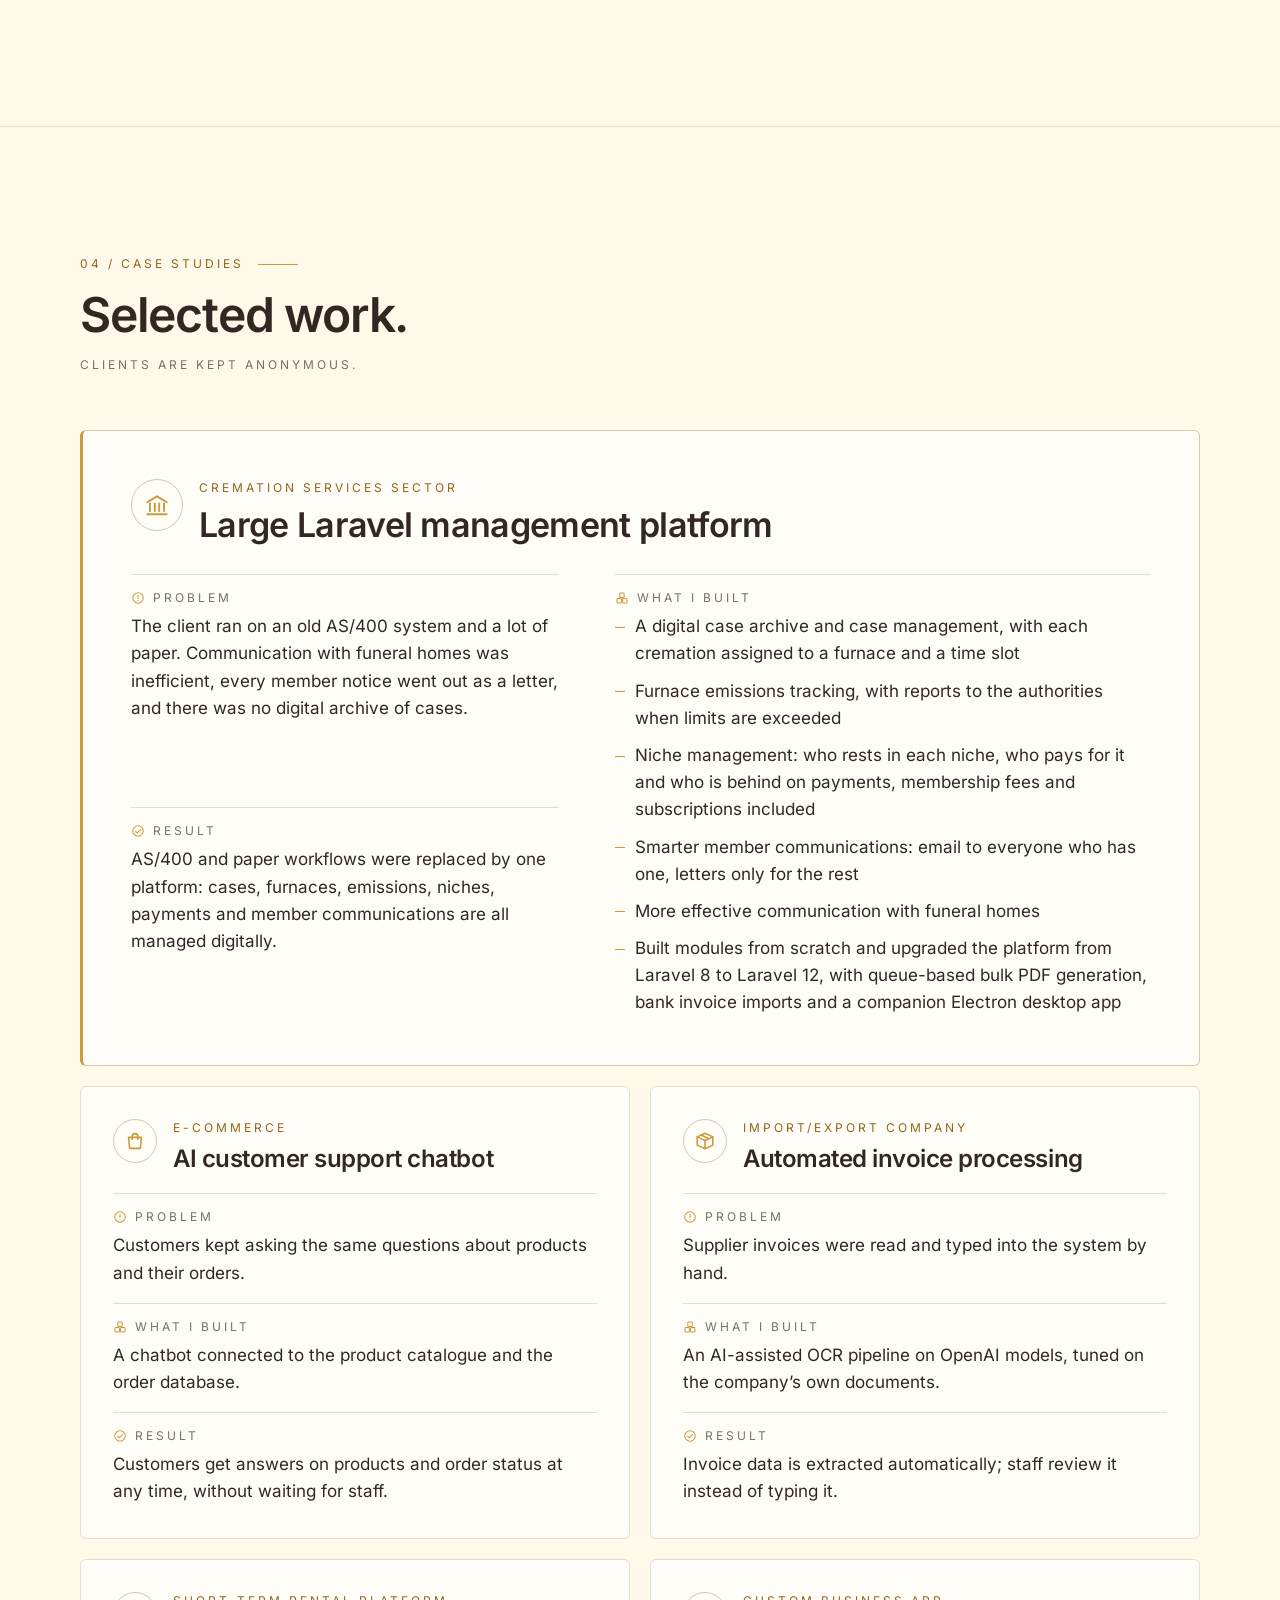
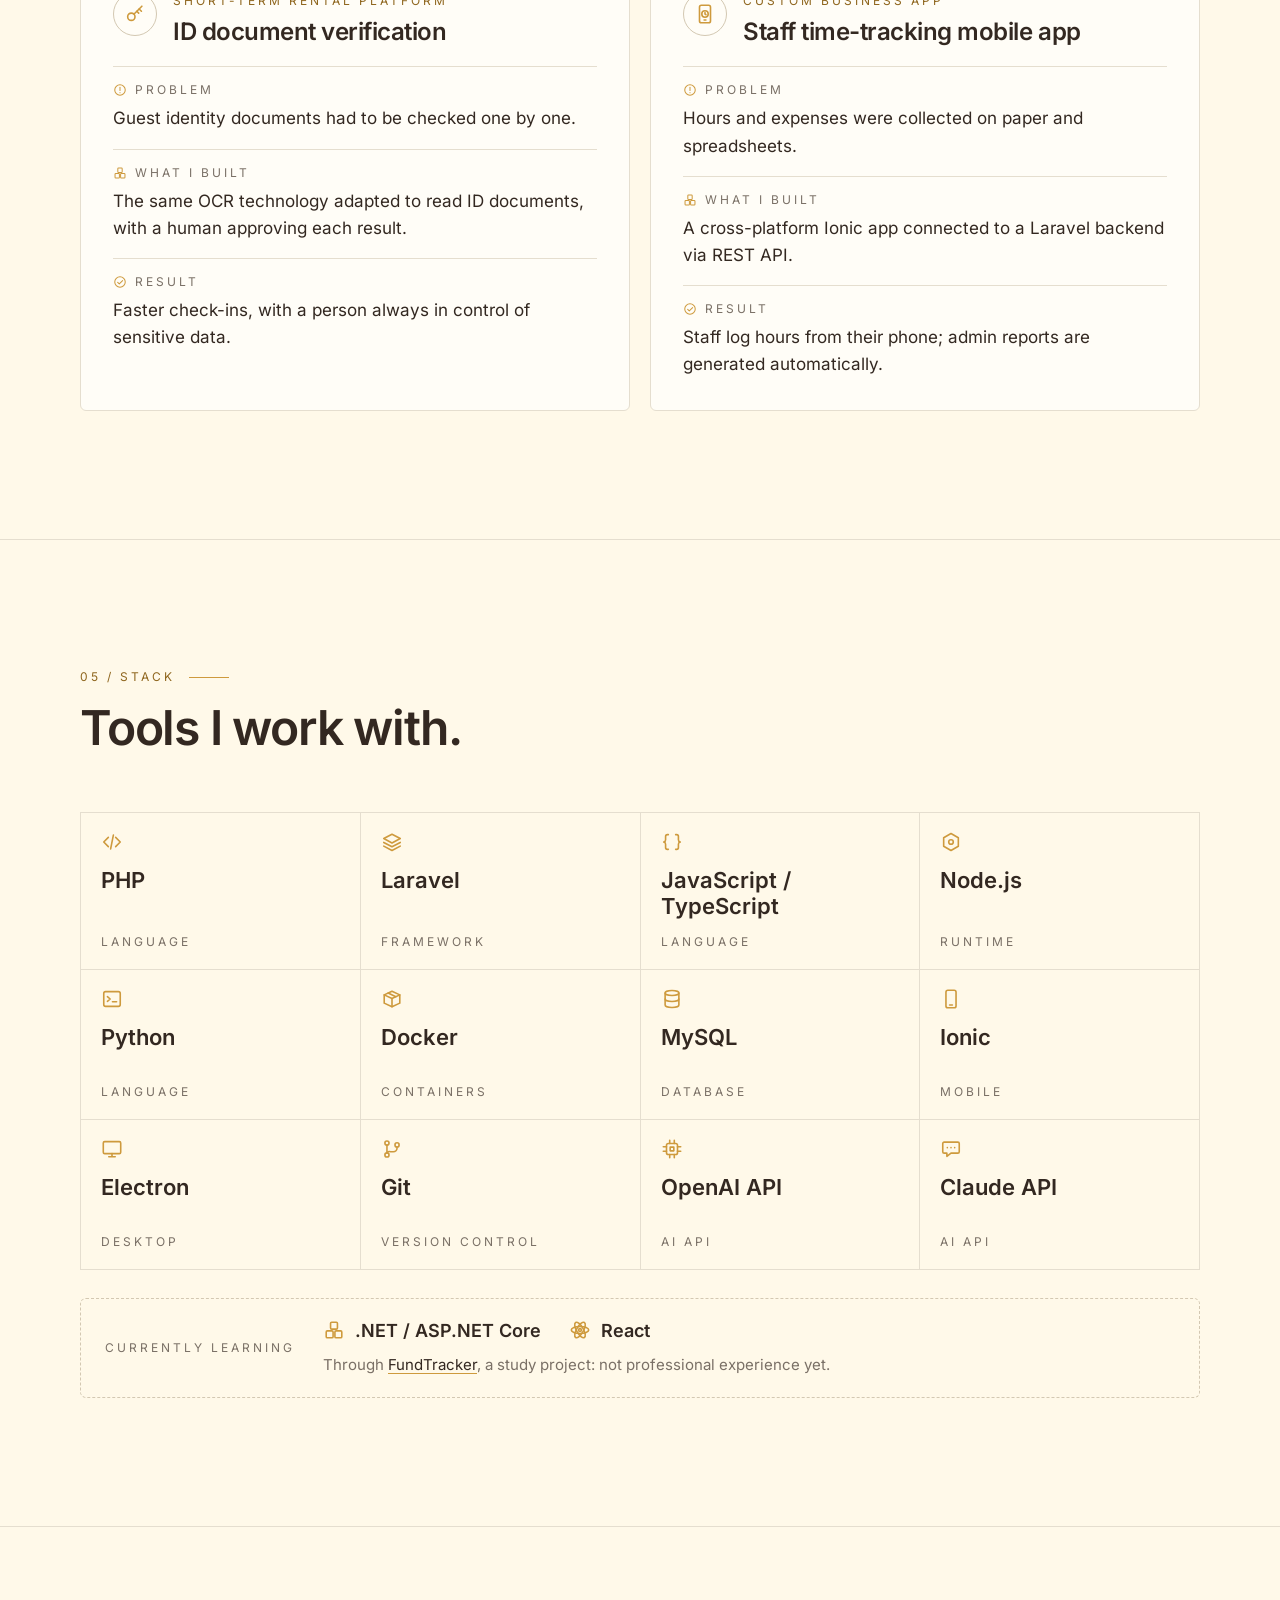
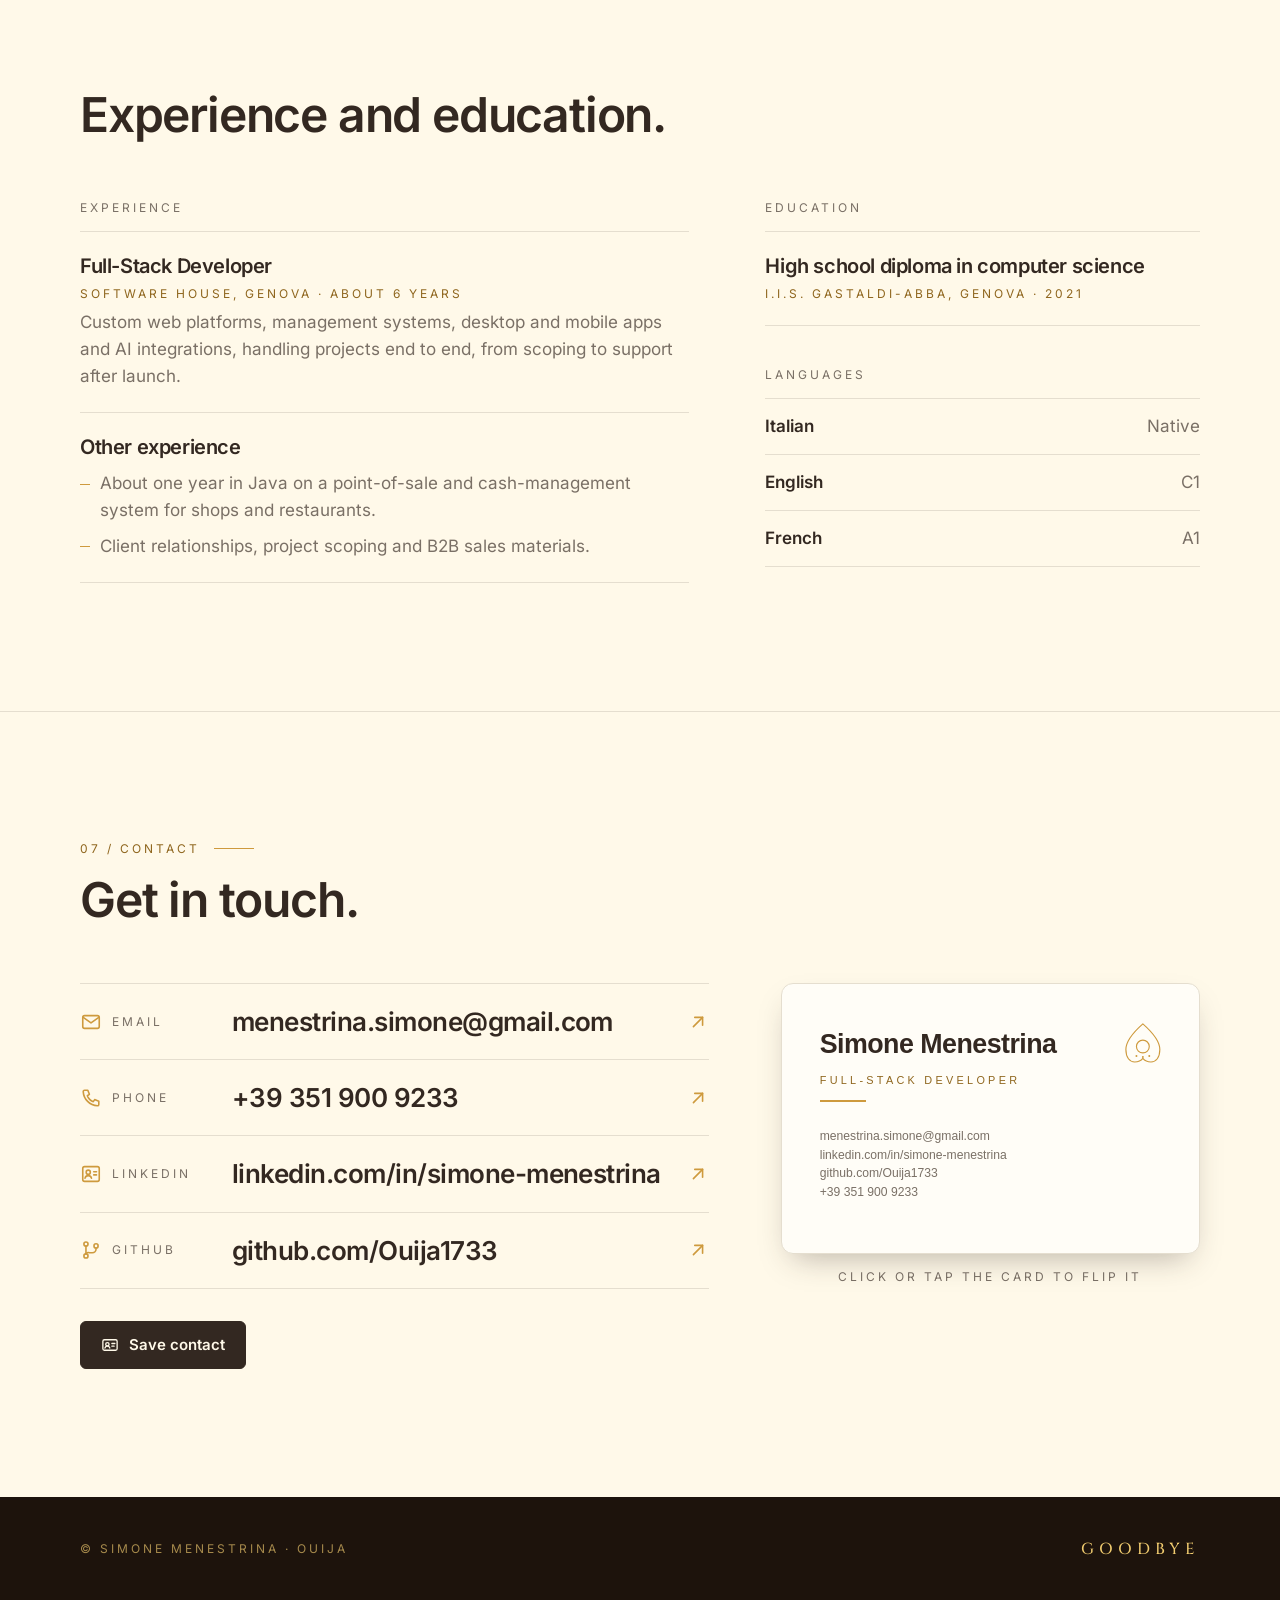
==== commit 004e5c1a: "Serve a small WebP of the mascot The mascot is shown at about 90px (About, and the "who are you?" an" ====
--- a/index.html
+++ b/index.html
@@ -144,7 +144,7 @@
 
           <p class="ask-answer" id="ask-answer" aria-live="polite"></p>
 
-          <form class="ask" id="ask" autocomplete="off" data-faq="{&quot;topics&quot;: [{&quot;id&quot;: &quot;job&quot;, &quot;word&quot;: &quot;FULL TIME&quot;, &quot;text&quot;: &quot;A full-time role in tech: software engineer, developer, full-stack or IT, ideally close to what I already do.&quot;, &quot;keywords&quot;: [&quot;looking for&quot;, &quot;seeking&quot;, &quot;search*&quot;, &quot;job*&quot;, &quot;role*&quot;, &quot;position*&quot;, &quot;opportunit*&quot;, &quot;vacanc*&quot;, &quot;full time&quot;, &quot;fulltime&quot;, &quot;part time&quot;, &quot;career&quot;, &quot;open to&quot;, &quot;hire&quot;, &quot;hiring&quot;, &quot;employ*&quot;, &quot;recruit*&quot;]}, {&quot;id&quot;: &quot;relocate&quot;, &quot;word&quot;: &quot;YES&quot;, &quot;text&quot;: &quot;Yes: I’m relocating to Luxembourg, and that’s exactly why I’m looking for work there.&quot;, &quot;keywords&quot;: [&quot;luxembourg*&quot;, &quot;luxemburg*&quot;, &quot;lux&quot;, &quot;relocat*&quot;, &quot;move&quot;, &quot;moving&quot;, &quot;move to&quot;, &quot;abroad&quot;, &quot;border&quot;, &quot;cross border&quot;, &quot;frontalier*&quot;]}, {&quot;id&quot;: &quot;cv&quot;, &quot;word&quot;: &quot;CV&quot;, &quot;text&quot;: &quot;Print this page: it turns into a clean CV. Or write to me and I’ll send you the PDF.&quot;, &quot;keywords&quot;: [&quot;cv&quot;, &quot;cvs&quot;, &quot;resume*&quot;, &quot;curriculum*&quot;]}, {&quot;id&quot;: &quot;availability&quot;, &quot;word&quot;: &quot;1 MONTH&quot;, &quot;text&quot;: &quot;About one month from the offer, to handle the move and the paperwork.&quot;, &quot;keywords&quot;: [&quot;availab*&quot;, &quot;notice&quot;, &quot;notice period&quot;, &quot;start*&quot;, &quot;join*&quot;, &quot;begin*&quot;, &quot;how soon&quot;, &quot;when can you&quot;]}, {&quot;id&quot;: &quot;french&quot;, &quot;word&quot;: &quot;A1&quot;, &quot;text&quot;: &quot;Un peu! French A1 for now. Italian is my native language and my English is C1.&quot;, &quot;keywords&quot;: [&quot;french&quot;, &quot;francais&quot;, &quot;parlez vous&quot;, &quot;parles tu&quot;]}, {&quot;id&quot;: &quot;english&quot;, &quot;word&quot;: &quot;C1&quot;, &quot;text&quot;: &quot;Yes, C1. Italian is my native language, and my French is A1.&quot;, &quot;keywords&quot;: [&quot;english&quot;]}, {&quot;id&quot;: &quot;fundtracker&quot;, &quot;word&quot;: &quot;LEARNING&quot;, &quot;text&quot;: &quot;FundTracker: a study project to learn .NET and React (ASP.NET Core, EF Core, SQL Server). Still in progress.&quot;, &quot;keywords&quot;: [&quot;fundtracker&quot;, &quot;fund tracker&quot;, &quot;net&quot;, &quot;dotnet&quot;, &quot;asp net&quot;, &quot;c sharp&quot;, &quot;csharp&quot;, &quot;react&quot;, &quot;entity framework&quot;, &quot;sql server&quot;, &quot;learn*&quot;, &quot;study*&quot;, &quot;studying&quot;]}, {&quot;id&quot;: &quot;build&quot;, &quot;word&quot;: &quot;6 YEARS&quot;, &quot;text&quot;: &quot;Custom web apps and management systems are what I’ve built for about 6 years, mostly in Laravel.&quot;, &quot;keywords&quot;: [&quot;management system*&quot;, &quot;management software&quot;, &quot;management platform*&quot;, &quot;gestional*&quot;, &quot;erp&quot;, &quot;crm&quot;, &quot;web app*&quot;, &quot;webapp*&quot;, &quot;web application*&quot;, &quot;website*&quot;, &quot;web site*&quot;, &quot;site&quot;, &quot;sites&quot;, &quot;web platform*&quot;, &quot;platform*&quot;, &quot;custom software&quot;, &quot;dashboard*&quot;, &quot;back office&quot;, &quot;backoffice&quot;, &quot;portal*&quot;, &quot;e commerce&quot;, &quot;ecommerce&quot;]}, {&quot;id&quot;: &quot;ai&quot;, &quot;word&quot;: &quot;AI&quot;, &quot;text&quot;: &quot;Every day: AI chatbots, document processing and automations connected to real data.&quot;, &quot;keywords&quot;: [&quot;ai&quot;, &quot;a i&quot;, &quot;artificial intelligence&quot;, &quot;chatbot*&quot;, &quot;chat bot*&quot;, &quot;gpt*&quot;, &quot;chatgpt&quot;, &quot;openai&quot;, &quot;claude&quot;, &quot;anthropic&quot;, &quot;llm*&quot;, &quot;ocr&quot;, &quot;machine learning&quot;, &quot;automat*&quot;, &quot;agent*&quot;, &quot;bot&quot;, &quot;bots&quot;, &quot;prompt*&quot;, &quot;rag&quot;]}, {&quot;id&quot;: &quot;upgrade&quot;, &quot;word&quot;: &quot;FIX&quot;, &quot;text&quot;: &quot;I’ve upgraded a large platform from Laravel 8 to 12, and I’m happy to work on existing code.&quot;, &quot;keywords&quot;: [&quot;upgrad*&quot;, &quot;updat*&quot;, &quot;migrat*&quot;, &quot;maintenan*&quot;, &quot;maintain*&quot;, &quot;legacy&quot;, &quot;existing&quot;, &quot;refactor*&quot;, &quot;old code&quot;, &quot;old project*&quot;, &quot;old site*&quot;, &quot;take over&quot;, &quot;takeover&quot;, &quot;support&quot;]}, {&quot;id&quot;: &quot;bug&quot;, &quot;word&quot;: &quot;FIX&quot;, &quot;text&quot;: &quot;Only the ones I’m about to fix.&quot;, &quot;keywords&quot;: [&quot;bug*&quot;, &quot;error*&quot;, &quot;broken&quot;, &quot;crash*&quot;, &quot;fix*&quot;, &quot;debug*&quot;, &quot;issue*&quot;, &quot;glitch*&quot;]}, {&quot;id&quot;: &quot;tech&quot;, &quot;word&quot;: &quot;LARAVEL&quot;, &quot;text&quot;: &quot;Fluent PHP and Laravel, plus JavaScript, Node.js, Python and Docker. And Italian and English, for the living.&quot;, &quot;keywords&quot;: [&quot;laravel&quot;, &quot;php&quot;, &quot;javascript&quot;, &quot;js&quot;, &quot;typescript&quot;, &quot;ts&quot;, &quot;node*&quot;, &quot;python&quot;, &quot;docker&quot;, &quot;mysql&quot;, &quot;sql&quot;, &quot;stack*&quot;, &quot;tech*&quot;, &quot;language*&quot;, &quot;speak*&quot;, &quot;framework*&quot;, &quot;programming&quot;, &quot;tools&quot;, &quot;backend&quot;, &quot;frontend&quot;, &quot;full stack&quot;, &quot;fullstack&quot;, &quot;database*&quot;, &quot;db&quot;]}, {&quot;id&quot;: &quot;who&quot;, &quot;word&quot;: &quot;OUIJA&quot;, &quot;text&quot;: &quot;Ouija: Simone’s signature and alter ego. Here it is, without the board.&quot;, &quot;keywords&quot;: [&quot;who are you&quot;, &quot;who is&quot;, &quot;who r u&quot;, &quot;your name&quot;, &quot;name&quot;, &quot;ouija&quot;, &quot;mascot*&quot;, &quot;yourself&quot;, &quot;about you&quot;, &quot;introduce&quot;, &quot;skull*&quot;]}, {&quot;id&quot;: &quot;demon&quot;, &quot;word&quot;: &quot;CODE&quot;, &quot;text&quot;: &quot;A code daemon.&quot;, &quot;keywords&quot;: [&quot;demon*&quot;, &quot;daemon*&quot;, &quot;devil*&quot;, &quot;satan*&quot;, &quot;ghost*&quot;, &quot;spirit*&quot;, &quot;evil&quot;, &quot;possess*&quot;, &quot;haunt*&quot;, &quot;soul*&quot;, &quot;dead&quot;, &quot;witch*&quot;]}, {&quot;id&quot;: &quot;where&quot;, &quot;word&quot;: &quot;GENOVA&quot;, &quot;text&quot;: &quot;In Genova, Italy, for now: I’m relocating to Luxembourg.&quot;, &quot;keywords&quot;: [&quot;where&quot;, &quot;city&quot;, &quot;located&quot;, &quot;location&quot;, &quot;based&quot;, &quot;remote*&quot;, &quot;genova&quot;, &quot;genoa&quot;, &quot;italy&quot;, &quot;italian&quot;, &quot;country&quot;, &quot;live&quot;, &quot;on site&quot;, &quot;onsite&quot;]}, {&quot;id&quot;: &quot;apps&quot;, &quot;word&quot;: &quot;APP&quot;, &quot;text&quot;: &quot;Desktop apps with Electron and cross-platform mobile apps with Ionic.&quot;, &quot;keywords&quot;: [&quot;app&quot;, &quot;apps&quot;, &quot;application*&quot;, &quot;mobile&quot;, &quot;desktop&quot;, &quot;electron&quot;, &quot;ionic&quot;, &quot;android&quot;, &quot;ios&quot;, &quot;iphone&quot;, &quot;smartphone&quot;, &quot;phone*&quot;, &quot;tablet*&quot;]}, {&quot;id&quot;: &quot;price&quot;, &quot;word&quot;: &quot;DEPENDS&quot;, &quot;text&quot;: &quot;It depends on the project. Send me an email and I’ll give you a clear estimate.&quot;, &quot;keywords&quot;: [&quot;price*&quot;, &quot;pricing&quot;, &quot;cost*&quot;, &quot;rate&quot;, &quot;rates&quot;, &quot;budget*&quot;, &quot;quote*&quot;, &quot;estimat*&quot;, &quot;how much&quot;, &quot;fee*&quot;, &quot;money&quot;, &quot;pay*&quot;, &quot;charge*&quot;, &quot;expensive&quot;, &quot;cheap&quot;, &quot;timeline*&quot;, &quot;deadline*&quot;, &quot;how long&quot;, &quot;how fast&quot;, &quot;when&quot;, &quot;time&quot;, &quot;hour*&quot;, &quot;day&quot;, &quot;days&quot;, &quot;week*&quot;, &quot;month*&quot;]}, {&quot;id&quot;: &quot;contact&quot;, &quot;word&quot;: &quot;HELLO&quot;, &quot;text&quot;: &quot;Email, phone or LinkedIn: everything is at the bottom of the page. Or tap Save contact.&quot;, &quot;keywords&quot;: [&quot;contact*&quot;, &quot;email*&quot;, &quot;e mail&quot;, &quot;mail&quot;, &quot;reach&quot;, &quot;linkedin&quot;, &quot;github&quot;, &quot;talk&quot;, &quot;call&quot;, &quot;write&quot;, &quot;message&quot;, &quot;get in touch&quot;, &quot;touch&quot;, &quot;collaborat*&quot;, &quot;work together&quot;, &quot;work with you&quot;]}, {&quot;id&quot;: &quot;lanterna&quot;, &quot;word&quot;: &quot;LANTERNA&quot;, &quot;text&quot;: &quot;My personal assistant in Laravel, still in progress. Its name comes from Genova’s lighthouse.&quot;, &quot;keywords&quot;: [&quot;lanterna&quot;, &quot;lantern*&quot;, &quot;assistant&quot;, &quot;personal project*&quot;, &quot;side project*&quot;, &quot;lighthouse&quot;]}, {&quot;id&quot;: &quot;coffee&quot;, &quot;word&quot;: &quot;COFFEE&quot;, &quot;text&quot;: &quot;Always.&quot;, &quot;keywords&quot;: [&quot;coffee*&quot;, &quot;espresso*&quot;, &quot;cappuccino*&quot;, &quot;caffeine&quot;, &quot;latte&quot;]}], &quot;fallback&quot;: {&quot;word&quot;: &quot;ASK AGAIN&quot;, &quot;text&quot;: &quot;The spirits didn’t understand. Try one of the questions below.&quot;}}" data-prefix="The board says:" data-empty="Type a question first." data-mascot="assets/ouija.png" data-mascot-alt="Ouija, Simone’s mascot: a cartoon character with a dark beret, a white skull-like face, a long braid and fingerless gloves.">
+          <form class="ask" id="ask" autocomplete="off" data-faq="{&quot;topics&quot;: [{&quot;id&quot;: &quot;job&quot;, &quot;word&quot;: &quot;FULL TIME&quot;, &quot;text&quot;: &quot;A full-time role in tech: software engineer, developer, full-stack or IT, ideally close to what I already do.&quot;, &quot;keywords&quot;: [&quot;looking for&quot;, &quot;seeking&quot;, &quot;search*&quot;, &quot;job*&quot;, &quot;role*&quot;, &quot;position*&quot;, &quot;opportunit*&quot;, &quot;vacanc*&quot;, &quot;full time&quot;, &quot;fulltime&quot;, &quot;part time&quot;, &quot;career&quot;, &quot;open to&quot;, &quot;hire&quot;, &quot;hiring&quot;, &quot;employ*&quot;, &quot;recruit*&quot;]}, {&quot;id&quot;: &quot;relocate&quot;, &quot;word&quot;: &quot;YES&quot;, &quot;text&quot;: &quot;Yes: I’m relocating to Luxembourg, and that’s exactly why I’m looking for work there.&quot;, &quot;keywords&quot;: [&quot;luxembourg*&quot;, &quot;luxemburg*&quot;, &quot;lux&quot;, &quot;relocat*&quot;, &quot;move&quot;, &quot;moving&quot;, &quot;move to&quot;, &quot;abroad&quot;, &quot;border&quot;, &quot;cross border&quot;, &quot;frontalier*&quot;]}, {&quot;id&quot;: &quot;cv&quot;, &quot;word&quot;: &quot;CV&quot;, &quot;text&quot;: &quot;Print this page: it turns into a clean CV. Or write to me and I’ll send you the PDF.&quot;, &quot;keywords&quot;: [&quot;cv&quot;, &quot;cvs&quot;, &quot;resume*&quot;, &quot;curriculum*&quot;]}, {&quot;id&quot;: &quot;availability&quot;, &quot;word&quot;: &quot;1 MONTH&quot;, &quot;text&quot;: &quot;About one month from the offer, to handle the move and the paperwork.&quot;, &quot;keywords&quot;: [&quot;availab*&quot;, &quot;notice&quot;, &quot;notice period&quot;, &quot;start*&quot;, &quot;join*&quot;, &quot;begin*&quot;, &quot;how soon&quot;, &quot;when can you&quot;]}, {&quot;id&quot;: &quot;french&quot;, &quot;word&quot;: &quot;A1&quot;, &quot;text&quot;: &quot;Un peu! French A1 for now. Italian is my native language and my English is C1.&quot;, &quot;keywords&quot;: [&quot;french&quot;, &quot;francais&quot;, &quot;parlez vous&quot;, &quot;parles tu&quot;]}, {&quot;id&quot;: &quot;english&quot;, &quot;word&quot;: &quot;C1&quot;, &quot;text&quot;: &quot;Yes, C1. Italian is my native language, and my French is A1.&quot;, &quot;keywords&quot;: [&quot;english&quot;]}, {&quot;id&quot;: &quot;fundtracker&quot;, &quot;word&quot;: &quot;LEARNING&quot;, &quot;text&quot;: &quot;FundTracker: a study project to learn .NET and React (ASP.NET Core, EF Core, SQL Server). Still in progress.&quot;, &quot;keywords&quot;: [&quot;fundtracker&quot;, &quot;fund tracker&quot;, &quot;net&quot;, &quot;dotnet&quot;, &quot;asp net&quot;, &quot;c sharp&quot;, &quot;csharp&quot;, &quot;react&quot;, &quot;entity framework&quot;, &quot;sql server&quot;, &quot;learn*&quot;, &quot;study*&quot;, &quot;studying&quot;]}, {&quot;id&quot;: &quot;build&quot;, &quot;word&quot;: &quot;6 YEARS&quot;, &quot;text&quot;: &quot;Custom web apps and management systems are what I’ve built for about 6 years, mostly in Laravel.&quot;, &quot;keywords&quot;: [&quot;management system*&quot;, &quot;management software&quot;, &quot;management platform*&quot;, &quot;gestional*&quot;, &quot;erp&quot;, &quot;crm&quot;, &quot;web app*&quot;, &quot;webapp*&quot;, &quot;web application*&quot;, &quot;website*&quot;, &quot;web site*&quot;, &quot;site&quot;, &quot;sites&quot;, &quot;web platform*&quot;, &quot;platform*&quot;, &quot;custom software&quot;, &quot;dashboard*&quot;, &quot;back office&quot;, &quot;backoffice&quot;, &quot;portal*&quot;, &quot;e commerce&quot;, &quot;ecommerce&quot;]}, {&quot;id&quot;: &quot;ai&quot;, &quot;word&quot;: &quot;AI&quot;, &quot;text&quot;: &quot;Every day: AI chatbots, document processing and automations connected to real data.&quot;, &quot;keywords&quot;: [&quot;ai&quot;, &quot;a i&quot;, &quot;artificial intelligence&quot;, &quot;chatbot*&quot;, &quot;chat bot*&quot;, &quot;gpt*&quot;, &quot;chatgpt&quot;, &quot;openai&quot;, &quot;claude&quot;, &quot;anthropic&quot;, &quot;llm*&quot;, &quot;ocr&quot;, &quot;machine learning&quot;, &quot;automat*&quot;, &quot;agent*&quot;, &quot;bot&quot;, &quot;bots&quot;, &quot;prompt*&quot;, &quot;rag&quot;]}, {&quot;id&quot;: &quot;upgrade&quot;, &quot;word&quot;: &quot;FIX&quot;, &quot;text&quot;: &quot;I’ve upgraded a large platform from Laravel 8 to 12, and I’m happy to work on existing code.&quot;, &quot;keywords&quot;: [&quot;upgrad*&quot;, &quot;updat*&quot;, &quot;migrat*&quot;, &quot;maintenan*&quot;, &quot;maintain*&quot;, &quot;legacy&quot;, &quot;existing&quot;, &quot;refactor*&quot;, &quot;old code&quot;, &quot;old project*&quot;, &quot;old site*&quot;, &quot;take over&quot;, &quot;takeover&quot;, &quot;support&quot;]}, {&quot;id&quot;: &quot;bug&quot;, &quot;word&quot;: &quot;FIX&quot;, &quot;text&quot;: &quot;Only the ones I’m about to fix.&quot;, &quot;keywords&quot;: [&quot;bug*&quot;, &quot;error*&quot;, &quot;broken&quot;, &quot;crash*&quot;, &quot;fix*&quot;, &quot;debug*&quot;, &quot;issue*&quot;, &quot;glitch*&quot;]}, {&quot;id&quot;: &quot;tech&quot;, &quot;word&quot;: &quot;LARAVEL&quot;, &quot;text&quot;: &quot;Fluent PHP and Laravel, plus JavaScript, Node.js, Python and Docker. And Italian and English, for the living.&quot;, &quot;keywords&quot;: [&quot;laravel&quot;, &quot;php&quot;, &quot;javascript&quot;, &quot;js&quot;, &quot;typescript&quot;, &quot;ts&quot;, &quot;node*&quot;, &quot;python&quot;, &quot;docker&quot;, &quot;mysql&quot;, &quot;sql&quot;, &quot;stack*&quot;, &quot;tech*&quot;, &quot;language*&quot;, &quot;speak*&quot;, &quot;framework*&quot;, &quot;programming&quot;, &quot;tools&quot;, &quot;backend&quot;, &quot;frontend&quot;, &quot;full stack&quot;, &quot;fullstack&quot;, &quot;database*&quot;, &quot;db&quot;]}, {&quot;id&quot;: &quot;who&quot;, &quot;word&quot;: &quot;OUIJA&quot;, &quot;text&quot;: &quot;Ouija: Simone’s signature and alter ego. Here it is, without the board.&quot;, &quot;keywords&quot;: [&quot;who are you&quot;, &quot;who is&quot;, &quot;who r u&quot;, &quot;your name&quot;, &quot;name&quot;, &quot;ouija&quot;, &quot;mascot*&quot;, &quot;yourself&quot;, &quot;about you&quot;, &quot;introduce&quot;, &quot;skull*&quot;]}, {&quot;id&quot;: &quot;demon&quot;, &quot;word&quot;: &quot;CODE&quot;, &quot;text&quot;: &quot;A code daemon.&quot;, &quot;keywords&quot;: [&quot;demon*&quot;, &quot;daemon*&quot;, &quot;devil*&quot;, &quot;satan*&quot;, &quot;ghost*&quot;, &quot;spirit*&quot;, &quot;evil&quot;, &quot;possess*&quot;, &quot;haunt*&quot;, &quot;soul*&quot;, &quot;dead&quot;, &quot;witch*&quot;]}, {&quot;id&quot;: &quot;where&quot;, &quot;word&quot;: &quot;GENOVA&quot;, &quot;text&quot;: &quot;In Genova, Italy, for now: I’m relocating to Luxembourg.&quot;, &quot;keywords&quot;: [&quot;where&quot;, &quot;city&quot;, &quot;located&quot;, &quot;location&quot;, &quot;based&quot;, &quot;remote*&quot;, &quot;genova&quot;, &quot;genoa&quot;, &quot;italy&quot;, &quot;italian&quot;, &quot;country&quot;, &quot;live&quot;, &quot;on site&quot;, &quot;onsite&quot;]}, {&quot;id&quot;: &quot;apps&quot;, &quot;word&quot;: &quot;APP&quot;, &quot;text&quot;: &quot;Desktop apps with Electron and cross-platform mobile apps with Ionic.&quot;, &quot;keywords&quot;: [&quot;app&quot;, &quot;apps&quot;, &quot;application*&quot;, &quot;mobile&quot;, &quot;desktop&quot;, &quot;electron&quot;, &quot;ionic&quot;, &quot;android&quot;, &quot;ios&quot;, &quot;iphone&quot;, &quot;smartphone&quot;, &quot;phone*&quot;, &quot;tablet*&quot;]}, {&quot;id&quot;: &quot;price&quot;, &quot;word&quot;: &quot;DEPENDS&quot;, &quot;text&quot;: &quot;It depends on the project. Send me an email and I’ll give you a clear estimate.&quot;, &quot;keywords&quot;: [&quot;price*&quot;, &quot;pricing&quot;, &quot;cost*&quot;, &quot;rate&quot;, &quot;rates&quot;, &quot;budget*&quot;, &quot;quote*&quot;, &quot;estimat*&quot;, &quot;how much&quot;, &quot;fee*&quot;, &quot;money&quot;, &quot;pay*&quot;, &quot;charge*&quot;, &quot;expensive&quot;, &quot;cheap&quot;, &quot;timeline*&quot;, &quot;deadline*&quot;, &quot;how long&quot;, &quot;how fast&quot;, &quot;when&quot;, &quot;time&quot;, &quot;hour*&quot;, &quot;day&quot;, &quot;days&quot;, &quot;week*&quot;, &quot;month*&quot;]}, {&quot;id&quot;: &quot;contact&quot;, &quot;word&quot;: &quot;HELLO&quot;, &quot;text&quot;: &quot;Email, phone or LinkedIn: everything is at the bottom of the page. Or tap Save contact.&quot;, &quot;keywords&quot;: [&quot;contact*&quot;, &quot;email*&quot;, &quot;e mail&quot;, &quot;mail&quot;, &quot;reach&quot;, &quot;linkedin&quot;, &quot;github&quot;, &quot;talk&quot;, &quot;call&quot;, &quot;write&quot;, &quot;message&quot;, &quot;get in touch&quot;, &quot;touch&quot;, &quot;collaborat*&quot;, &quot;work together&quot;, &quot;work with you&quot;]}, {&quot;id&quot;: &quot;lanterna&quot;, &quot;word&quot;: &quot;LANTERNA&quot;, &quot;text&quot;: &quot;My personal assistant in Laravel, still in progress. Its name comes from Genova’s lighthouse.&quot;, &quot;keywords&quot;: [&quot;lanterna&quot;, &quot;lantern*&quot;, &quot;assistant&quot;, &quot;personal project*&quot;, &quot;side project*&quot;, &quot;lighthouse&quot;]}, {&quot;id&quot;: &quot;coffee&quot;, &quot;word&quot;: &quot;COFFEE&quot;, &quot;text&quot;: &quot;Always.&quot;, &quot;keywords&quot;: [&quot;coffee*&quot;, &quot;espresso*&quot;, &quot;cappuccino*&quot;, &quot;caffeine&quot;, &quot;latte&quot;]}], &quot;fallback&quot;: {&quot;word&quot;: &quot;ASK AGAIN&quot;, &quot;text&quot;: &quot;The spirits didn’t understand. Try one of the questions below.&quot;}}" data-prefix="The board says:" data-empty="Type a question first." data-mascot="assets/ouija-small.webp" data-mascot-alt="Ouija, Simone’s mascot: a cartoon character with a dark beret, a white skull-like face, a long braid and fingerless gloves.">
             <label class="ask-label caps" for="ask-q">Ask the board a question</label>
             <div class="ask-row">
               <input class="ask-input" id="ask-q" name="q" type="text" maxlength="140" spellcheck="false">
@@ -193,7 +193,7 @@
             <div><dt class="caps">Signature</dt><dd>Ouija</dd></div>
             </dl>
             <figure class="mascot">
-              <img src="assets/ouija.png" width="377" height="543" loading="lazy" alt="Ouija, Simone’s mascot: a cartoon character with a dark beret, a white skull-like face, a long braid and fingerless gloves.">
+              <img src="assets/ouija-small.webp" width="200" height="288" loading="lazy" alt="Ouija, Simone’s mascot: a cartoon character with a dark beret, a white skull-like face, a long braid and fingerless gloves.">
               <figcaption class="caps">Ouija</figcaption>
             </figure>
           </div>
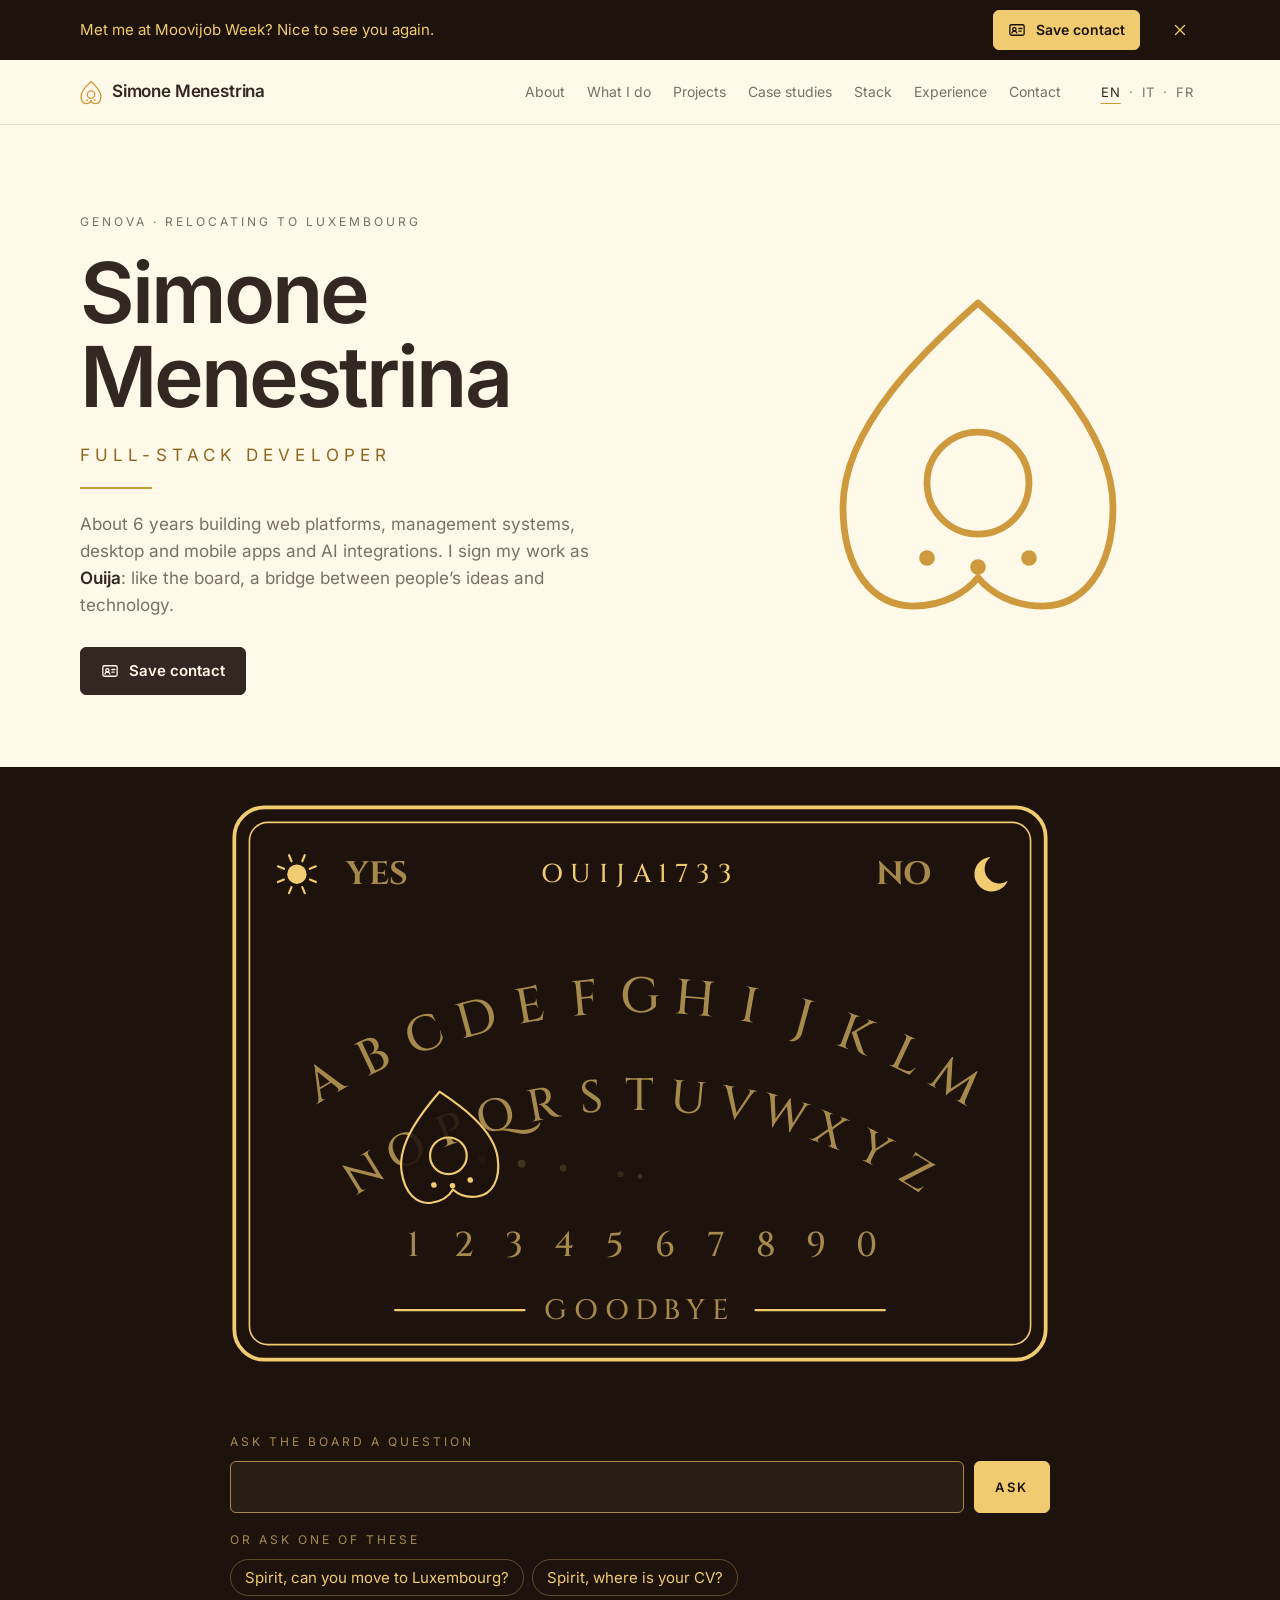
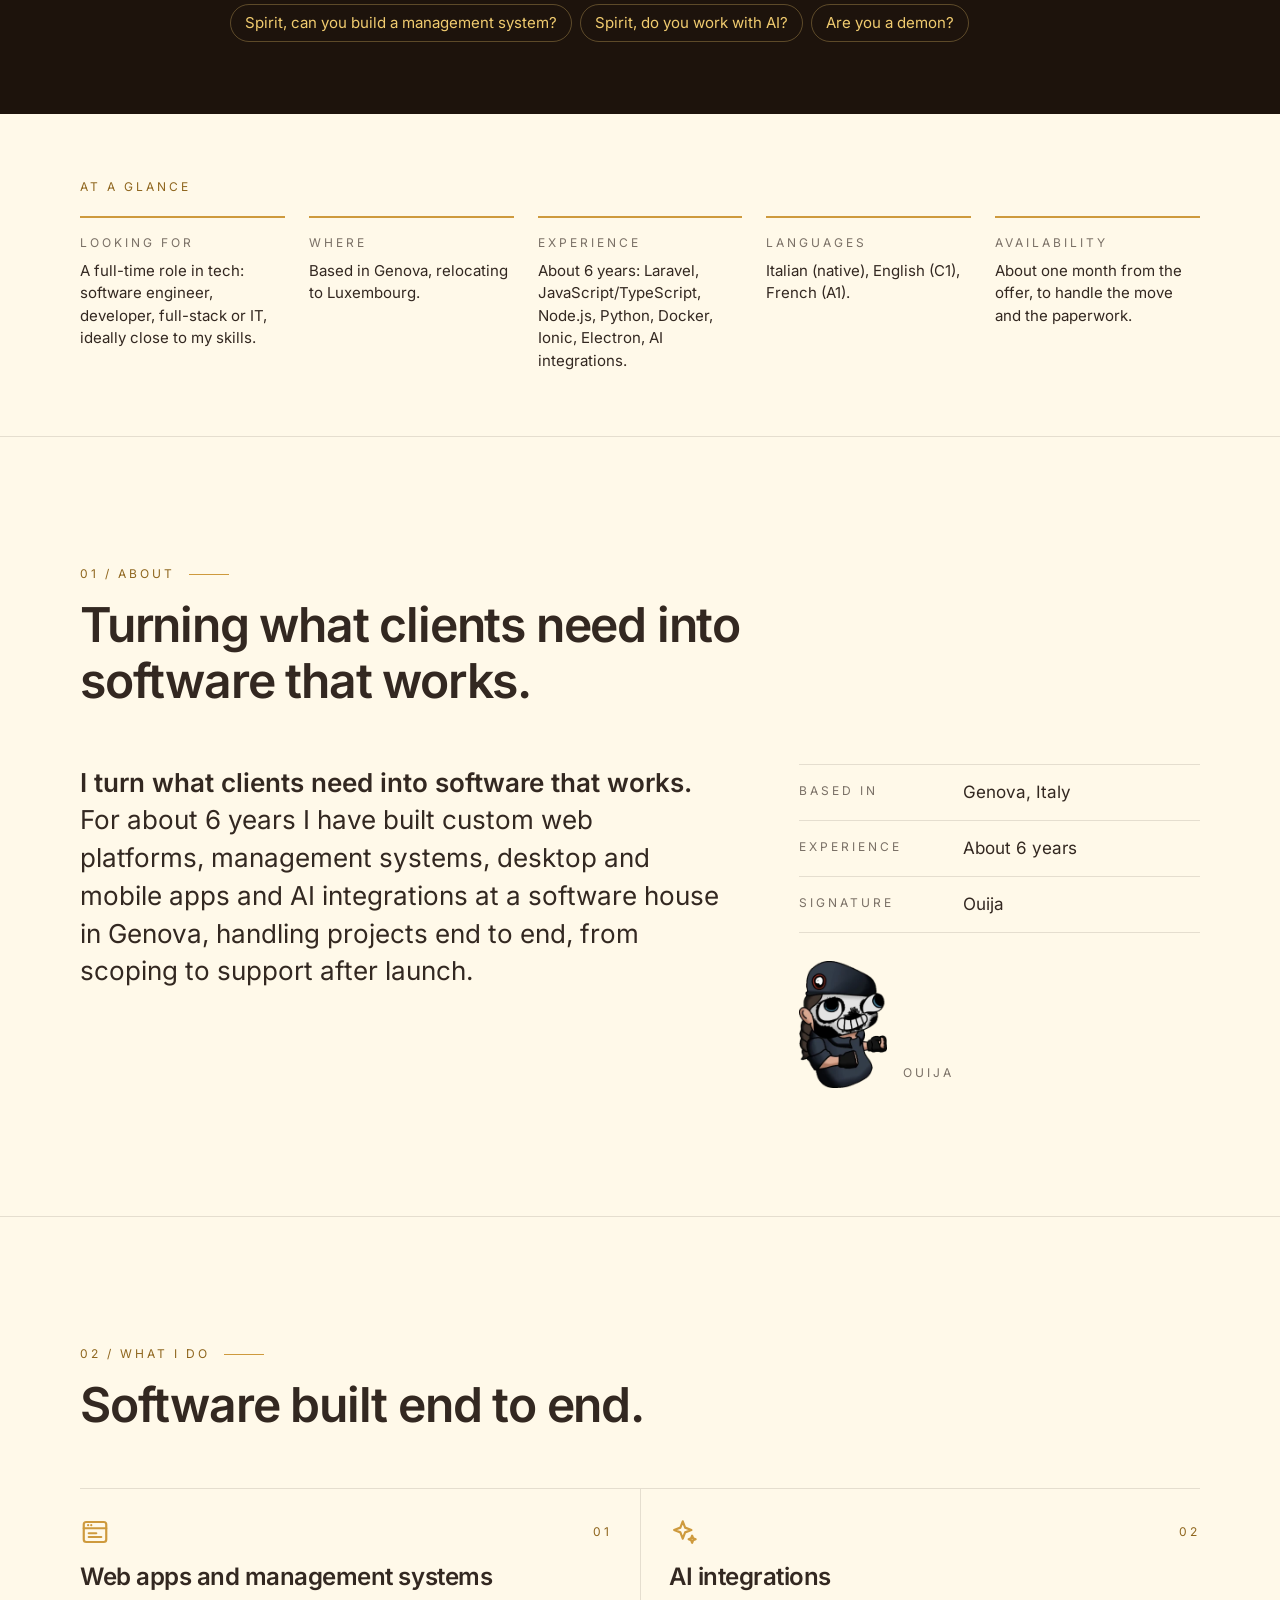
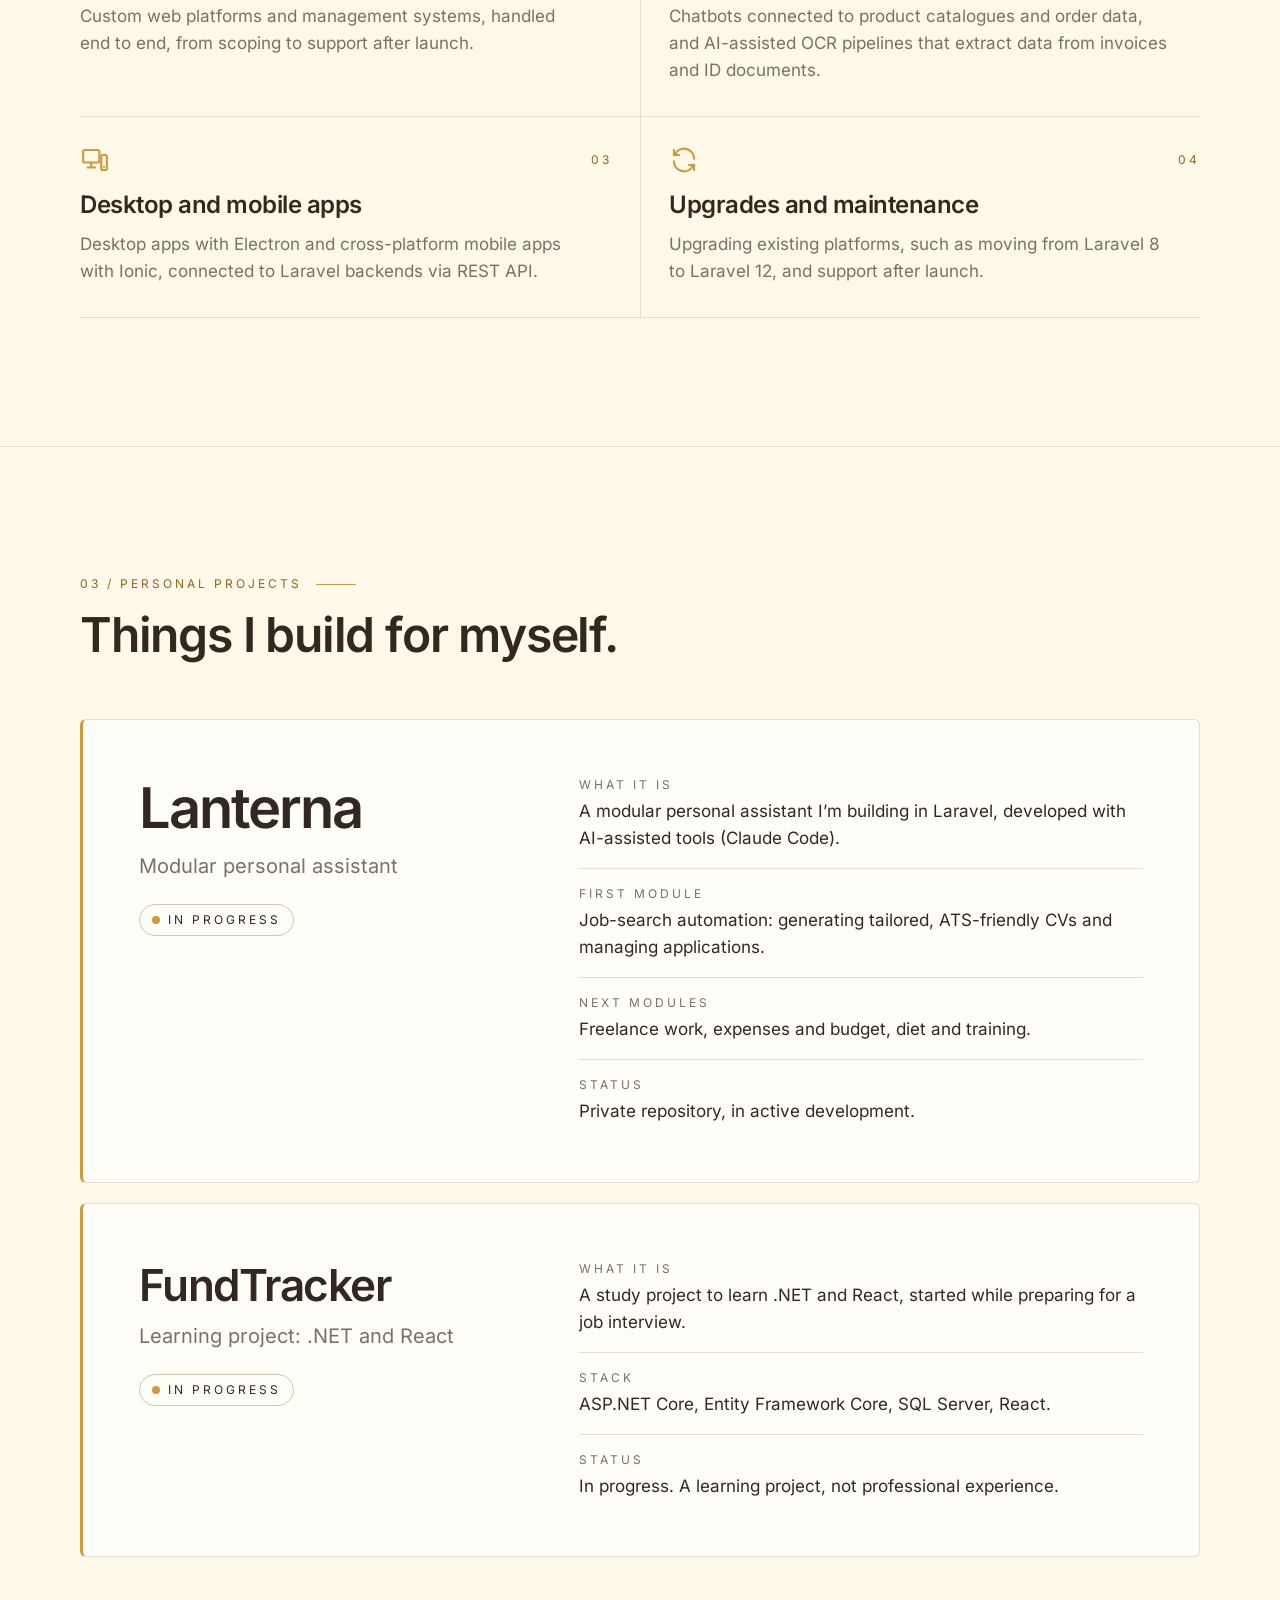
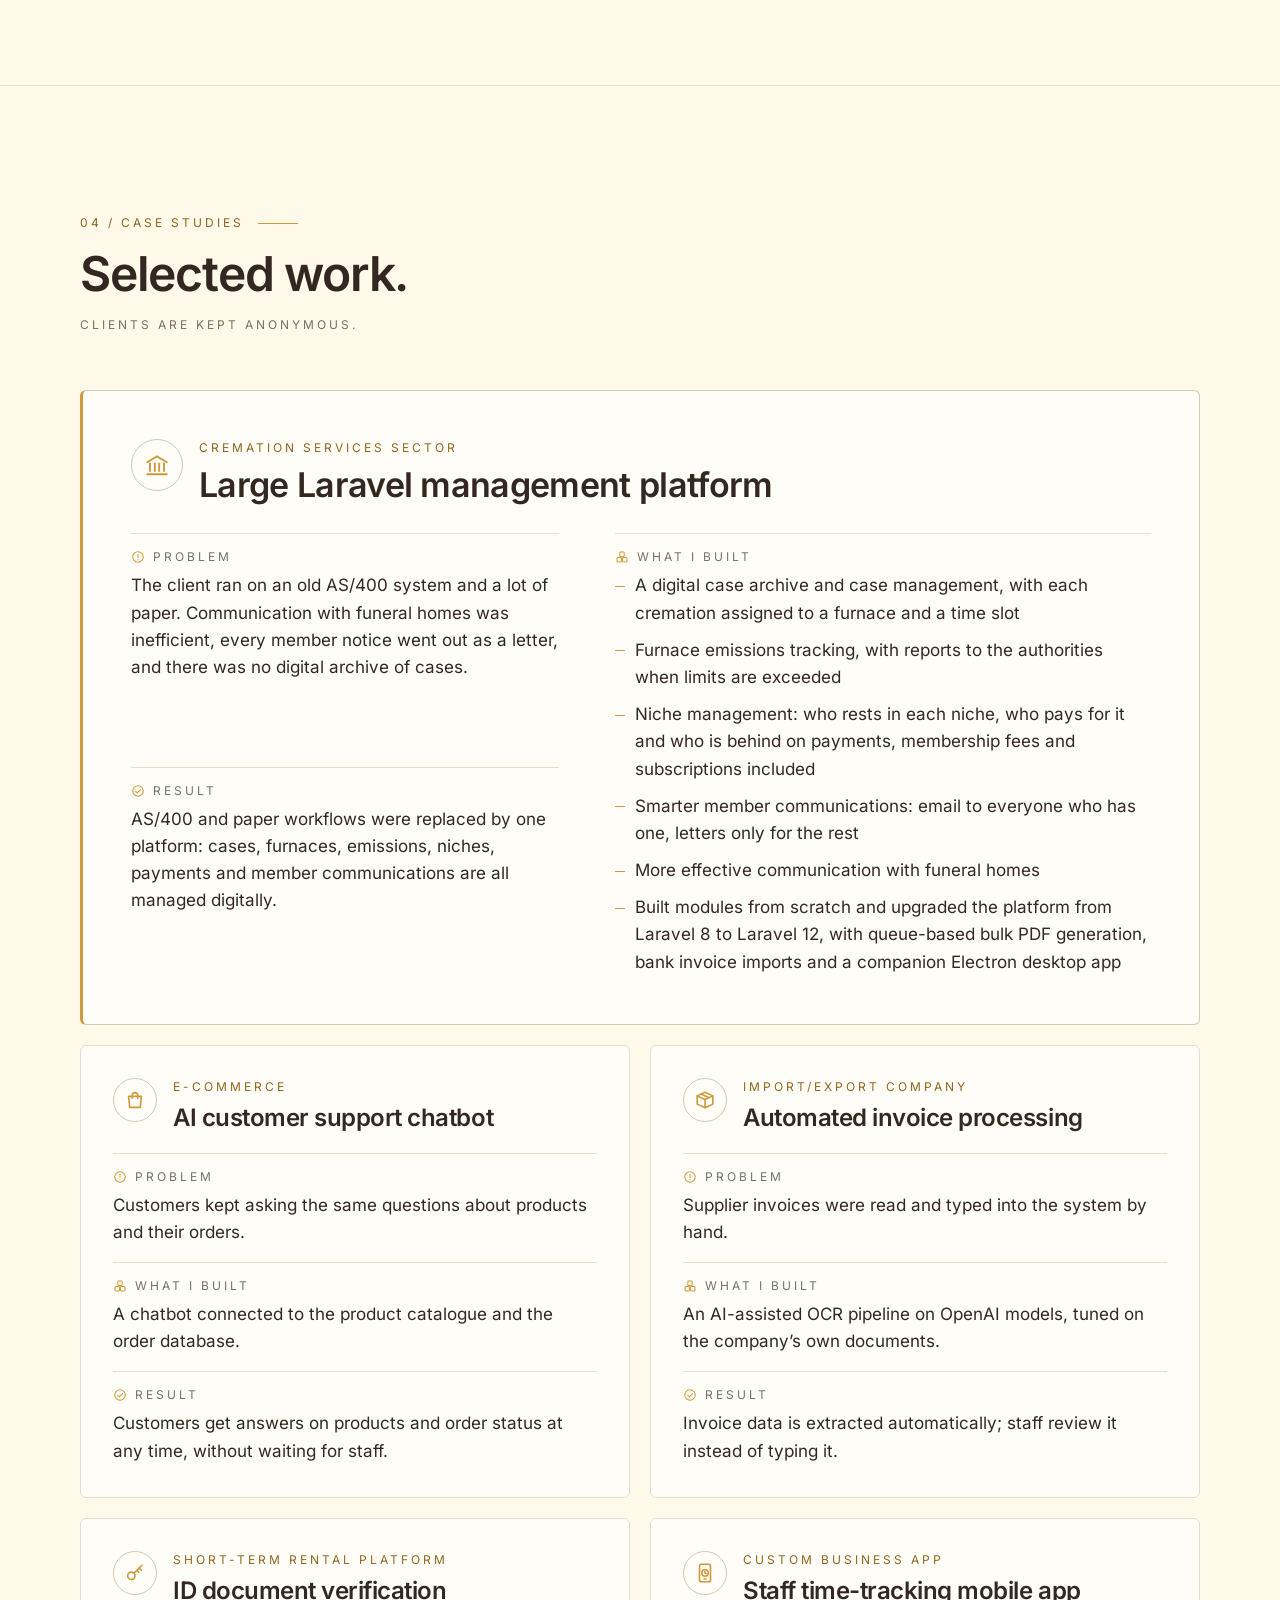
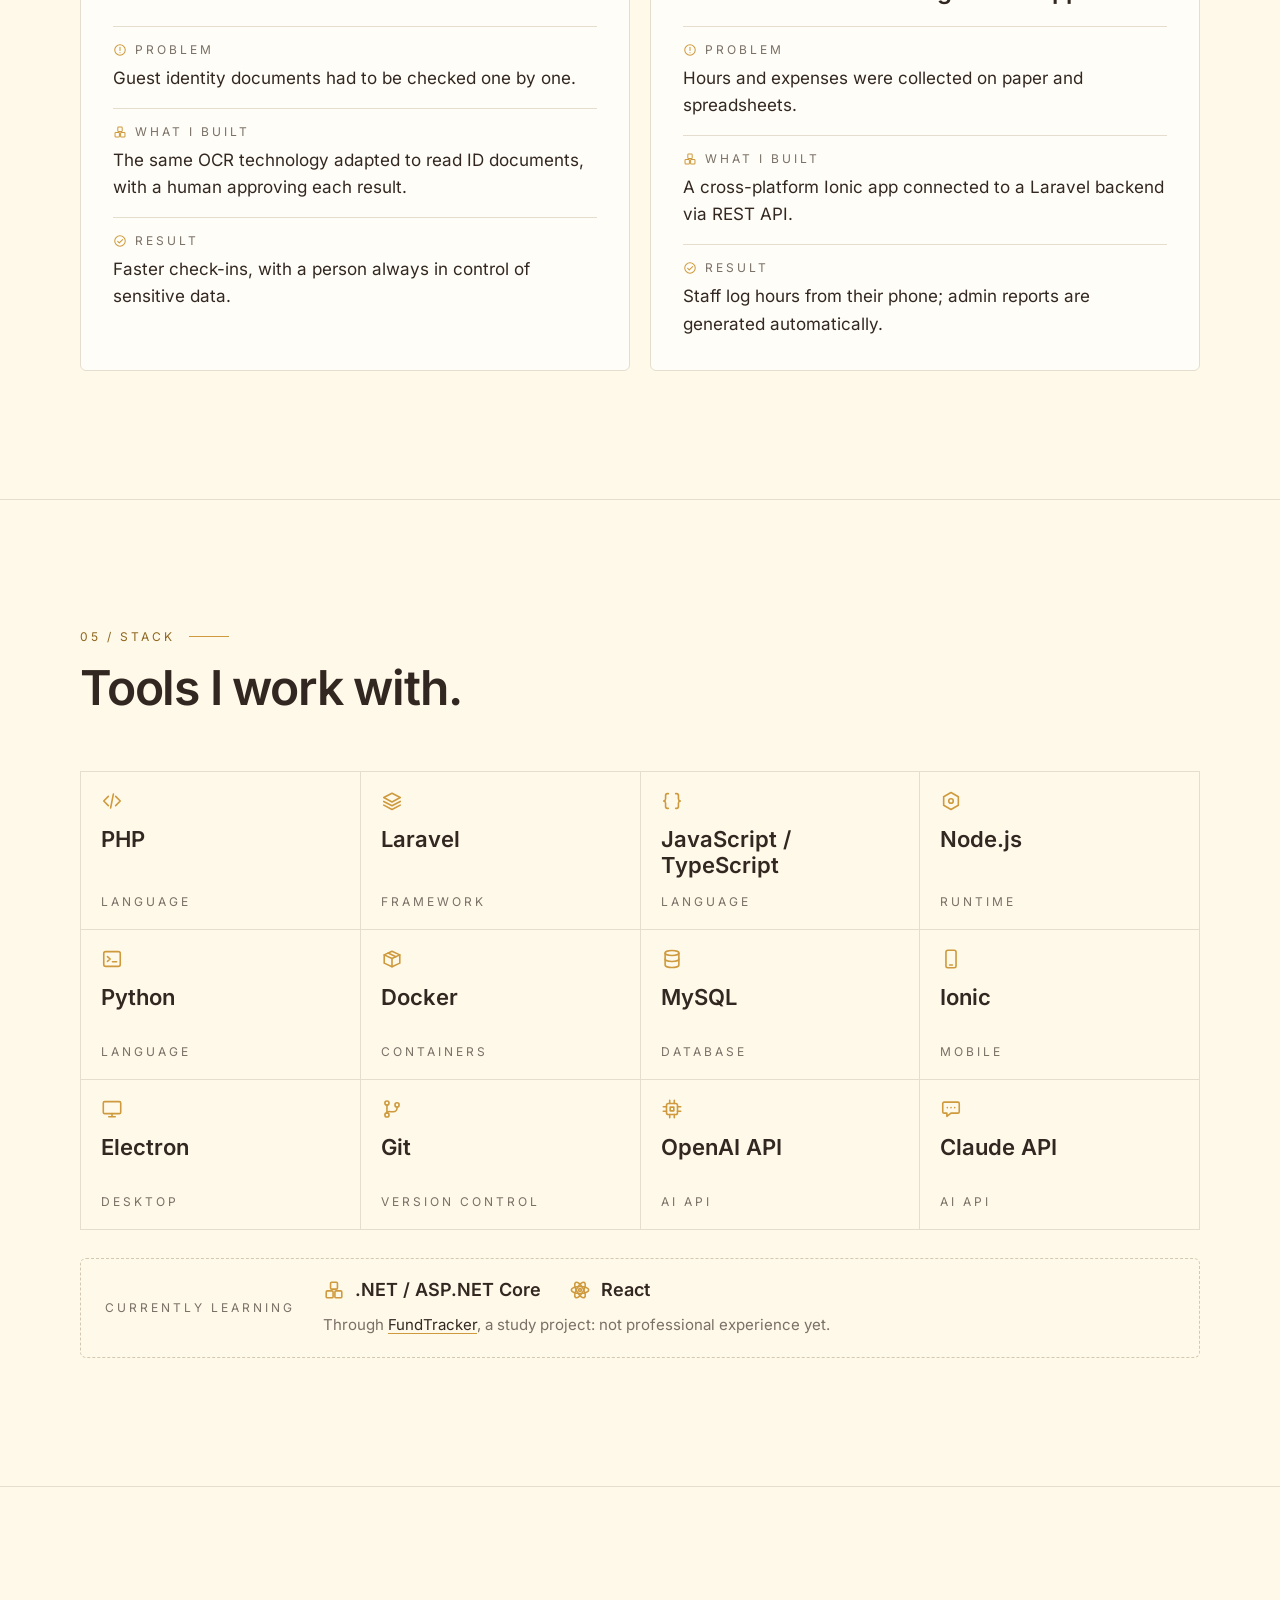
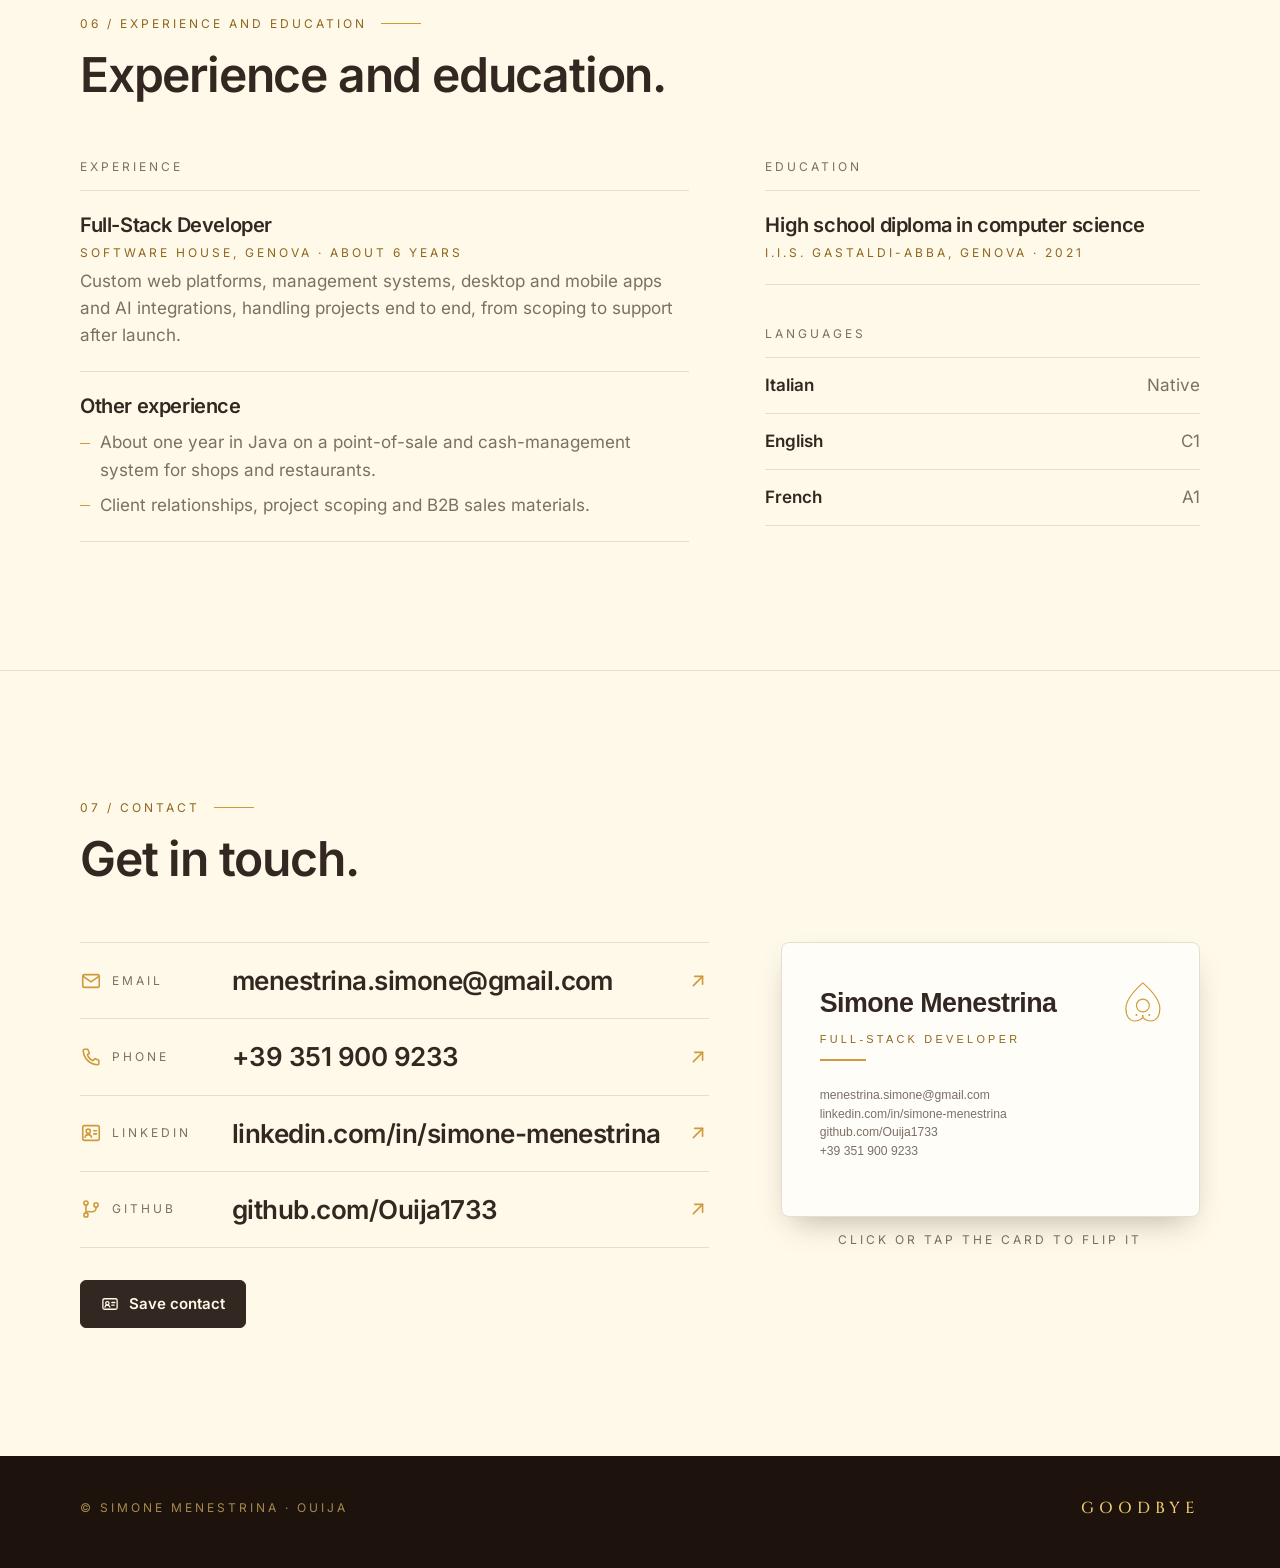
==== commit c51ca3d2: "Fit the board to short screens; card back matches the print - The board's width is now also capped b" ====
--- a/index.html
+++ b/index.html
@@ -443,7 +443,7 @@
                   <span class="bc-role">Full-Stack Developer</span>
                   <span class="bc-info">menestrina.simone@gmail.com<br>linkedin.com/in/simone-menestrina<br>github.com/Ouija1733<br>+39 351 900 9233</span>
                 </span>
-                <span class="bizcard-face bizcard-back" aria-hidden="true"><svg class="cb" viewBox="0 0 760 520" aria-hidden="true" focusable="false"><rect class="cb-line cb-outer" x="4" y="4" width="752" height="512" rx="28"/><rect class="cb-line" x="18" y="18" width="724" height="484" rx="17"/><circle class="cb-fill" cx="62" cy="66" r="9"/><g class="cb-line"><path d="M74.0 71.0L79.6 73.3"/><path d="M67.0 78.0L69.3 83.6"/><path d="M57.0 78.0L54.7 83.6"/><path d="M50.0 71.0L44.4 73.3"/><path d="M50.0 61.0L44.4 58.7"/><path d="M57.0 54.0L54.7 48.4"/><path d="M67.0 54.0L69.3 48.4"/><path d="M74.0 61.0L79.6 58.7"/></g><path class="cb-fill" d="M705.1 50A16 16 0 1 0 720.8 72A13.5 13.5 0 1 1 705.1 50Z"/><path class="cb-line" d="M153 470H273M487 470H607"/><g class="cb-text"><text x="380" y="66" font-size="24" letter-spacing="7">OUIJA1733</text><text class="cb-bold" x="136" y="66" font-size="30">YES</text><text class="cb-bold" x="624" y="66" font-size="30">NO</text><text x="88.0" y="258.9" font-size="46" transform="rotate(-30.23 88.0 258.9)">A</text><text x="133.1" y="235.2" font-size="46" transform="rotate(-25.19 133.1 235.2)">B</text><text x="180.2" y="215.5" font-size="46" transform="rotate(-20.15 180.2 215.5)">C</text><text x="228.8" y="200.1" font-size="46" transform="rotate(-15.11 228.8 200.1)">D</text><text x="278.5" y="188.9" font-size="46" transform="rotate(-10.08 278.5 188.9)">E</text><text x="329.1" y="182.2" font-size="46" transform="rotate(-5.04 329.1 182.2)">F</text><text x="380.0" y="180.0" font-size="46" transform="rotate(0.00 380.0 180.0)">G</text><text x="430.9" y="182.2" font-size="46" transform="rotate(5.04 430.9 182.2)">H</text><text x="481.5" y="188.9" font-size="46" transform="rotate(10.08 481.5 188.9)">I</text><text x="531.2" y="200.1" font-size="46" transform="rotate(15.11 531.2 200.1)">J</text><text x="579.8" y="215.5" font-size="46" transform="rotate(20.15 579.8 215.5)">K</text><text x="626.9" y="235.2" font-size="46" transform="rotate(25.19 626.9 235.2)">L</text><text x="672.0" y="258.9" font-size="46" transform="rotate(30.23 672.0 258.9)">M</text><text x="124.0" y="344.5" font-size="42" transform="rotate(-31.64 124.0 344.5)">N</text><text x="163.3" y="322.8" font-size="42" transform="rotate(-26.37 163.3 322.8)">O</text><text x="204.4" y="304.7" font-size="42" transform="rotate(-21.09 204.4 304.7)">P</text><text x="247.0" y="290.5" font-size="42" transform="rotate(-15.82 247.0 290.5)">Q</text><text x="290.7" y="280.2" font-size="42" transform="rotate(-10.55 290.7 280.2)">R</text><text x="335.1" y="274.1" font-size="42" transform="rotate(-5.27 335.1 274.1)">S</text><text x="380.0" y="272.0" font-size="42" transform="rotate(0.00 380.0 272.0)">T</text><text x="424.9" y="274.1" font-size="42" transform="rotate(5.27 424.9 274.1)">U</text><text x="469.3" y="280.2" font-size="42" transform="rotate(10.55 469.3 280.2)">V</text><text x="513.0" y="290.5" font-size="42" transform="rotate(15.82 513.0 290.5)">W</text><text x="555.6" y="304.7" font-size="42" transform="rotate(21.09 555.6 304.7)">X</text><text x="596.7" y="322.8" font-size="42" transform="rotate(26.37 596.7 322.8)">Y</text><text x="636.0" y="344.5" font-size="42" transform="rotate(31.64 636.0 344.5)">Z</text><text x="170.0" y="410" font-size="32">1</text><text x="216.7" y="410" font-size="32">2</text><text x="263.3" y="410" font-size="32">3</text><text x="310.0" y="410" font-size="32">4</text><text x="356.7" y="410" font-size="32">5</text><text x="403.3" y="410" font-size="32">6</text><text x="450.0" y="410" font-size="32">7</text><text x="496.7" y="410" font-size="32">8</text><text x="543.3" y="410" font-size="32">9</text><text x="590.0" y="410" font-size="32">0</text><text x="380" y="470" font-size="26" letter-spacing="6">GOODBYE</text></g><g transform="translate(380 346)"><path class="cb-line cb-pl" d="M0 -60C17 -45 45 -19 45 8C45 29 35 41 21.5 41C11.5 41 4 36.5 0 31.5C-4 36.5 -11.5 41 -21.5 41C-35 41 -45 29 -45 8C-45 -19 -17 -45 0 -60Z"/><circle class="cb-line" r="17"/><g class="cb-fill"><circle cx="-17" cy="25" r="2.6"/><circle cx="0" cy="28" r="2.6"/><circle cx="17" cy="25" r="2.6"/></g></g></svg></span>
+                <span class="bizcard-face bizcard-back" aria-hidden="true"><svg class="cb" viewBox="0 0 1368 896" aria-hidden="true" focusable="false"><rect class="cb-line" style="stroke-width:5" x="100" y="100" width="1168" height="696" rx="44"/><rect class="cb-line" style="stroke-width:2.5" x="118" y="118" width="1132" height="660" rx="28"/><g transform="translate(94.6 94.6) scale(1.3594)"><circle class="cb-fill" cx="62" cy="66" r="9"/><g class="cb-line"><path d="M74.0 71.0L79.6 73.3"/><path d="M67.0 78.0L69.3 83.6"/><path d="M57.0 78.0L54.7 83.6"/><path d="M50.0 71.0L44.4 73.3"/><path d="M50.0 61.0L44.4 58.7"/><path d="M57.0 54.0L54.7 48.4"/><path d="M67.0 54.0L69.3 48.4"/><path d="M74.0 61.0L79.6 58.7"/></g><text class="cb-text cb-bold" x="136" y="66" font-size="30">YES</text></g><g transform="translate(240.3 94.6) scale(1.3594)"><path class="cb-fill" d="M705.1 50A16 16 0 1 0 720.8 72A13.5 13.5 0 1 1 705.1 50Z"/><text class="cb-text cb-bold" x="624" y="66" font-size="30">NO</text></g><g transform="translate(167.4 94.6) scale(1.3594)"><path class="cb-line" d="M153 470H273M487 470H607"/><g class="cb-text"><text x="380" y="66" font-size="24" letter-spacing="7">OUIJA1733</text><text x="88.0" y="258.9" font-size="46" transform="rotate(-30.23 88.0 258.9)">A</text><text x="133.1" y="235.2" font-size="46" transform="rotate(-25.19 133.1 235.2)">B</text><text x="180.2" y="215.5" font-size="46" transform="rotate(-20.15 180.2 215.5)">C</text><text x="228.8" y="200.1" font-size="46" transform="rotate(-15.11 228.8 200.1)">D</text><text x="278.5" y="188.9" font-size="46" transform="rotate(-10.08 278.5 188.9)">E</text><text x="329.1" y="182.2" font-size="46" transform="rotate(-5.04 329.1 182.2)">F</text><text x="380.0" y="180.0" font-size="46" transform="rotate(0.00 380.0 180.0)">G</text><text x="430.9" y="182.2" font-size="46" transform="rotate(5.04 430.9 182.2)">H</text><text x="481.5" y="188.9" font-size="46" transform="rotate(10.08 481.5 188.9)">I</text><text x="531.2" y="200.1" font-size="46" transform="rotate(15.11 531.2 200.1)">J</text><text x="579.8" y="215.5" font-size="46" transform="rotate(20.15 579.8 215.5)">K</text><text x="626.9" y="235.2" font-size="46" transform="rotate(25.19 626.9 235.2)">L</text><text x="672.0" y="258.9" font-size="46" transform="rotate(30.23 672.0 258.9)">M</text><text x="124.0" y="344.5" font-size="42" transform="rotate(-31.64 124.0 344.5)">N</text><text x="163.3" y="322.8" font-size="42" transform="rotate(-26.37 163.3 322.8)">O</text><text x="204.4" y="304.7" font-size="42" transform="rotate(-21.09 204.4 304.7)">P</text><text x="247.0" y="290.5" font-size="42" transform="rotate(-15.82 247.0 290.5)">Q</text><text x="290.7" y="280.2" font-size="42" transform="rotate(-10.55 290.7 280.2)">R</text><text x="335.1" y="274.1" font-size="42" transform="rotate(-5.27 335.1 274.1)">S</text><text x="380.0" y="272.0" font-size="42" transform="rotate(0.00 380.0 272.0)">T</text><text x="424.9" y="274.1" font-size="42" transform="rotate(5.27 424.9 274.1)">U</text><text x="469.3" y="280.2" font-size="42" transform="rotate(10.55 469.3 280.2)">V</text><text x="513.0" y="290.5" font-size="42" transform="rotate(15.82 513.0 290.5)">W</text><text x="555.6" y="304.7" font-size="42" transform="rotate(21.09 555.6 304.7)">X</text><text x="596.7" y="322.8" font-size="42" transform="rotate(26.37 596.7 322.8)">Y</text><text x="636.0" y="344.5" font-size="42" transform="rotate(31.64 636.0 344.5)">Z</text><text x="170.0" y="410" font-size="32">1</text><text x="216.7" y="410" font-size="32">2</text><text x="263.3" y="410" font-size="32">3</text><text x="310.0" y="410" font-size="32">4</text><text x="356.7" y="410" font-size="32">5</text><text x="403.3" y="410" font-size="32">6</text><text x="450.0" y="410" font-size="32">7</text><text x="496.7" y="410" font-size="32">8</text><text x="543.3" y="410" font-size="32">9</text><text x="590.0" y="410" font-size="32">0</text><text x="380" y="470" font-size="26" letter-spacing="6">GOODBYE</text></g><g transform="translate(380 346)"><path class="cb-line cb-pl" d="M0 -60C17 -45 45 -19 45 8C45 29 35 41 21.5 41C11.5 41 4 36.5 0 31.5C-4 36.5 -11.5 41 -21.5 41C-35 41 -45 29 -45 8C-45 -19 -17 -45 0 -60Z"/><circle class="cb-line" r="17"/><g class="cb-fill"><circle cx="-17" cy="25" r="2.6"/><circle cx="0" cy="28" r="2.6"/><circle cx="17" cy="25" r="2.6"/></g></g></g></svg></span>
               </span>
             </button>
             <figcaption class="bizcard-hint caps">Click or tap the card to flip it</figcaption>
--- a/assets/css/style.css
+++ b/assets/css/style.css
@@ -561,12 +561,20 @@
 .board-section {
   background: var(--night);
   color: var(--candle);
-  padding: clamp(32px, 6vw, 80px) 0 clamp(40px, 6vw, 72px);
-}
-
+  padding: clamp(20px, 4vh, 56px) 0 clamp(40px, 6vw, 72px);
+  scroll-margin-top: var(--header-h);
+}
+
+/* As wide as fits, but never taller than the window below the header, so the whole board shows
+   at once on short laptop screens (e.g. 1920x1080 at 150% zoom is about 1280x550) */
 .board {
-  max-width: 820px;
+  --board-fit: calc((100vh - var(--header-h) - 40px) * 760 / 520);
+  max-width: min(820px, max(360px, var(--board-fit)));
   margin: 0 auto;
+}
+
+@supports (height: 100svh) {
+  .board { --board-fit: calc((100svh - var(--header-h) - 40px) * 760 / 520); }
 }
 
 .board-svg {
@@ -1372,11 +1380,11 @@
   display: block;
   width: 100%;
   max-width: 440px;
-  aspect-ratio: 85 / 55;
+  aspect-ratio: 1368 / 896;   /* the printed card, as in the PDF */
   padding: 0;
   background: none;
   border: 0;
-  border-radius: 12px;
+  border-radius: 8px;
   cursor: pointer;
   perspective: 1400px;
   container-type: inline-size;
@@ -1399,7 +1407,7 @@
   position: absolute;
   inset: 0;
   display: block;
-  border-radius: 12px;
+  border-radius: 8px;
   overflow: hidden;
   -webkit-backface-visibility: hidden;
   backface-visibility: hidden;
@@ -1455,11 +1463,11 @@
 
 .cb { display: block; width: 100%; height: 100%; }
 .cb-line { fill: none; stroke: var(--candle); stroke-width: 2; stroke-linecap: round; stroke-linejoin: round; }
-.cb-outer { stroke-width: 3.5; }
 .cb-fill { fill: var(--candle); }
 .cb-pl { fill: var(--night); }
 
-.cb-text text {
+.cb-text text,
+text.cb-text {
   font-family: var(--font-board);
   font-weight: 500;
   fill: var(--candle);
@@ -1467,7 +1475,7 @@
   dominant-baseline: central;
 }
 
-.cb-text .cb-bold { font-weight: 700; }
+.cb .cb-bold { font-weight: 700; }
 
 .bizcard-hint { color: var(--ink-soft); }
 html:not(.js) .bizcard-hint { display: none; }
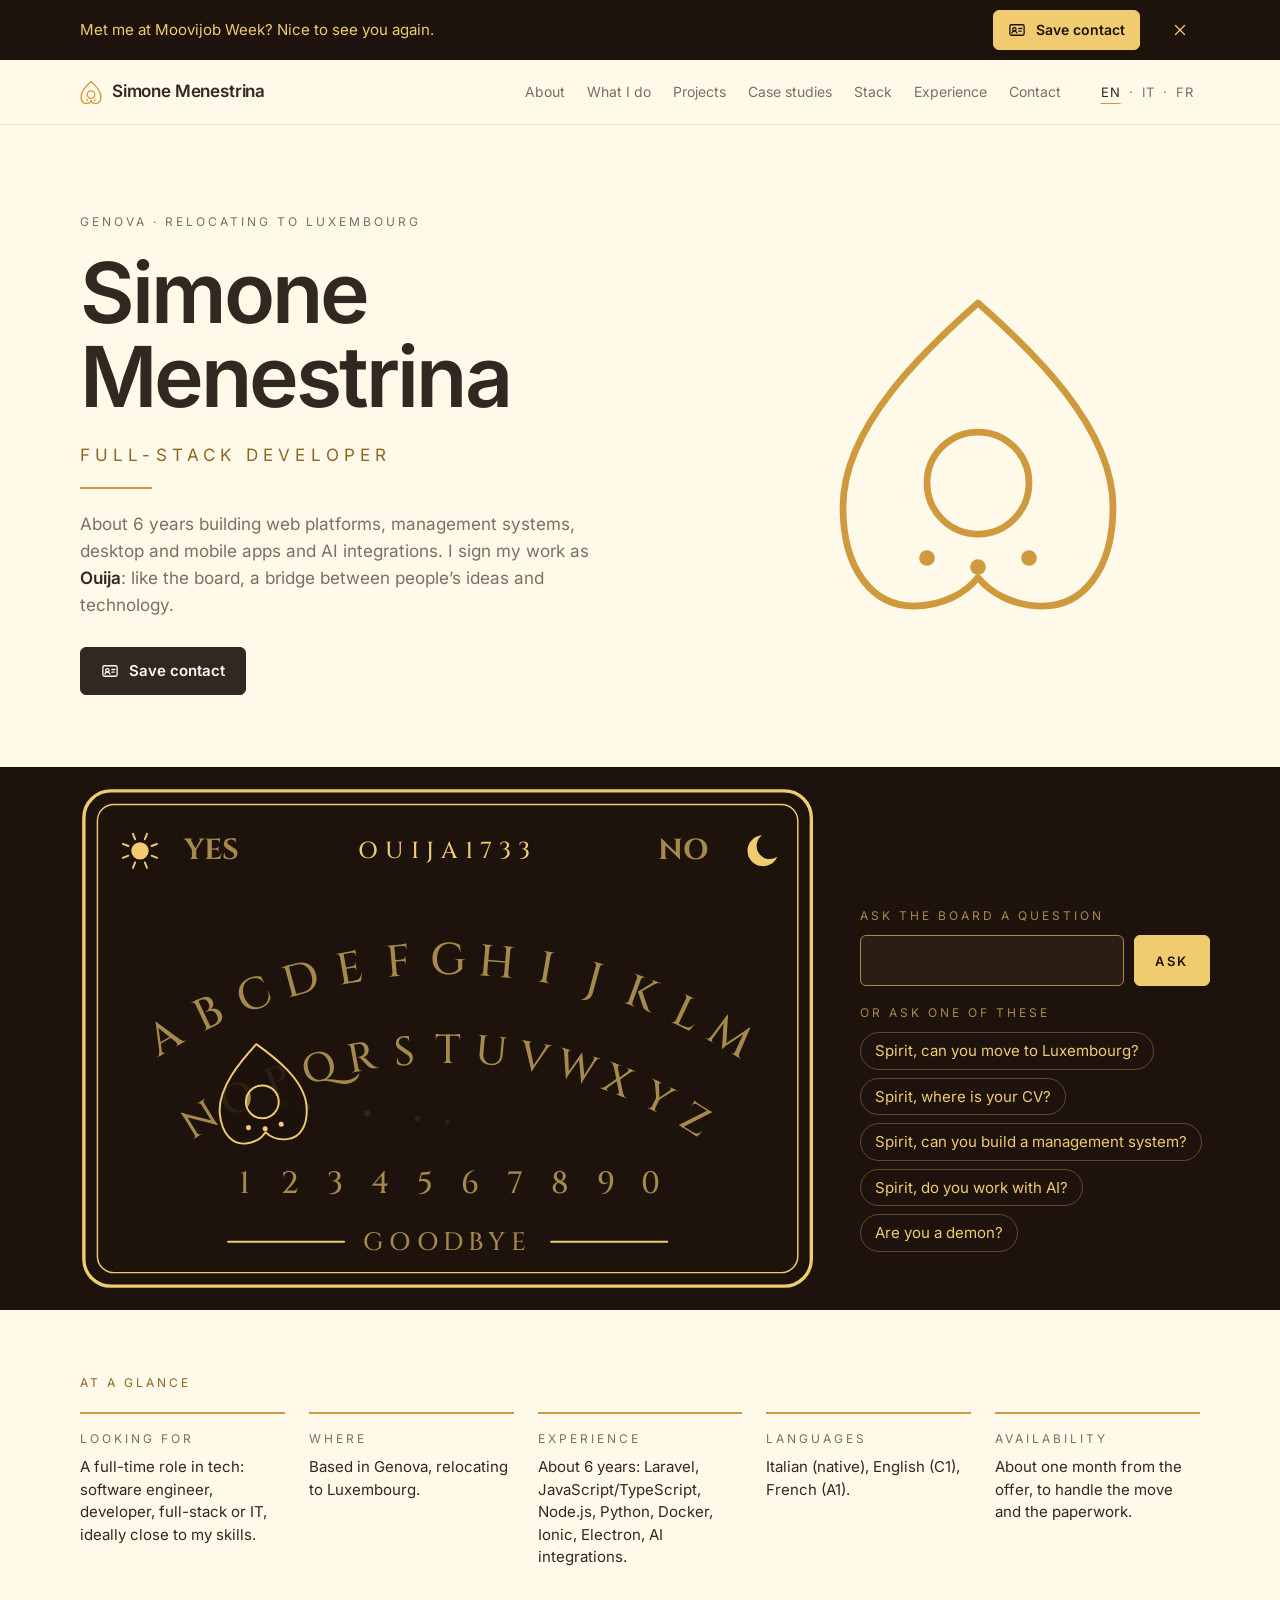
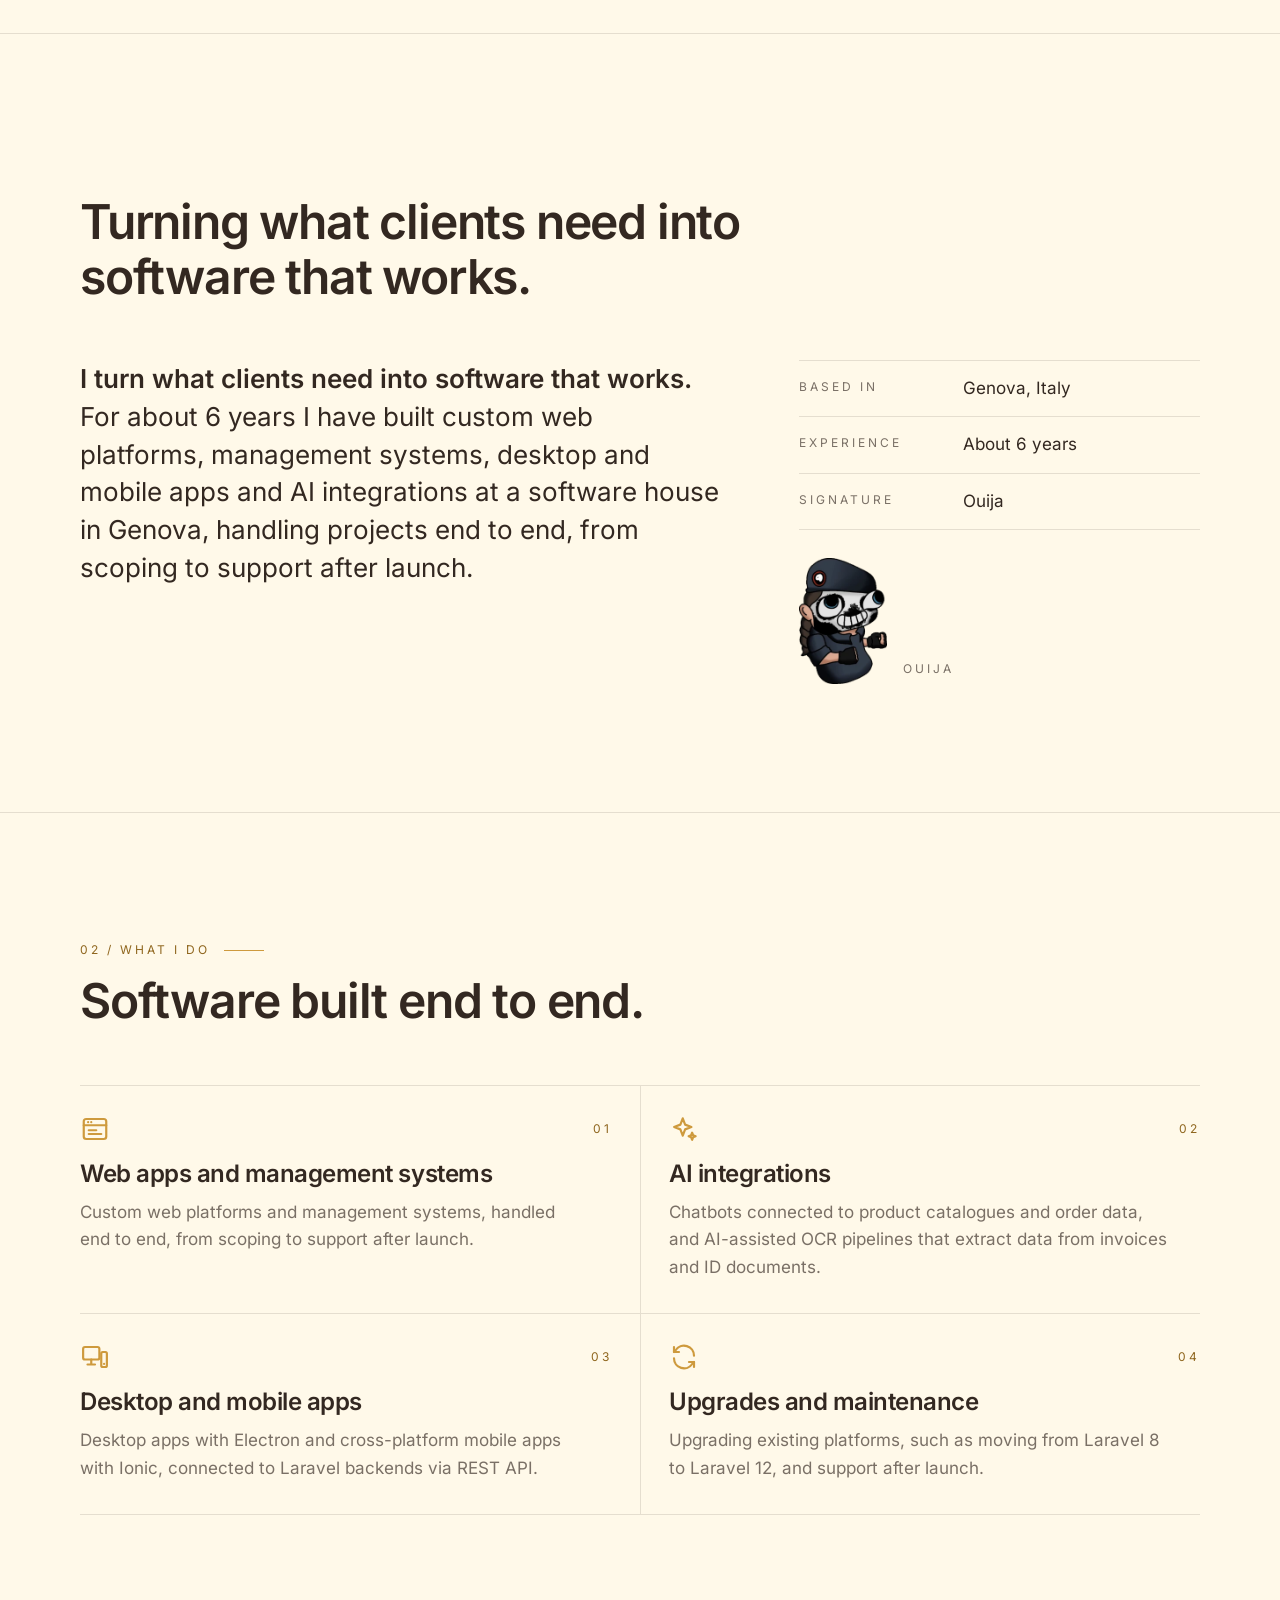
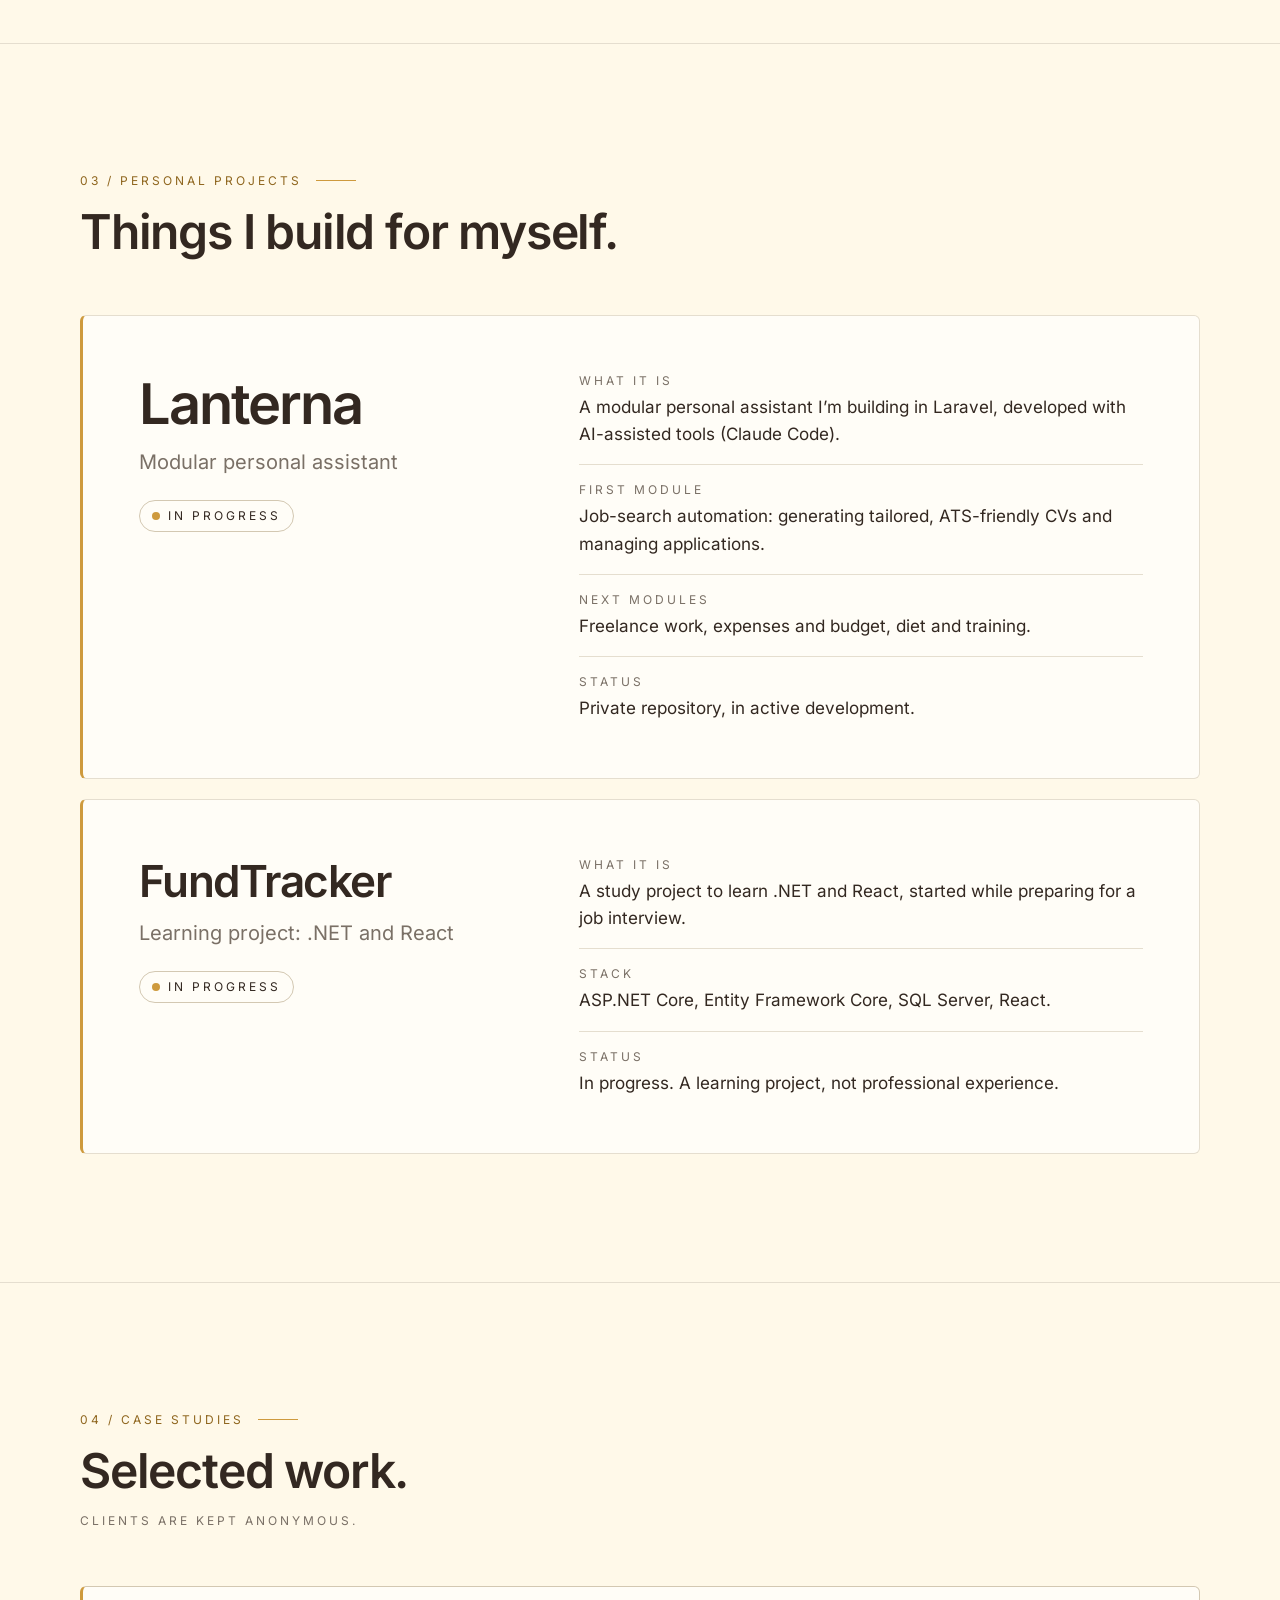
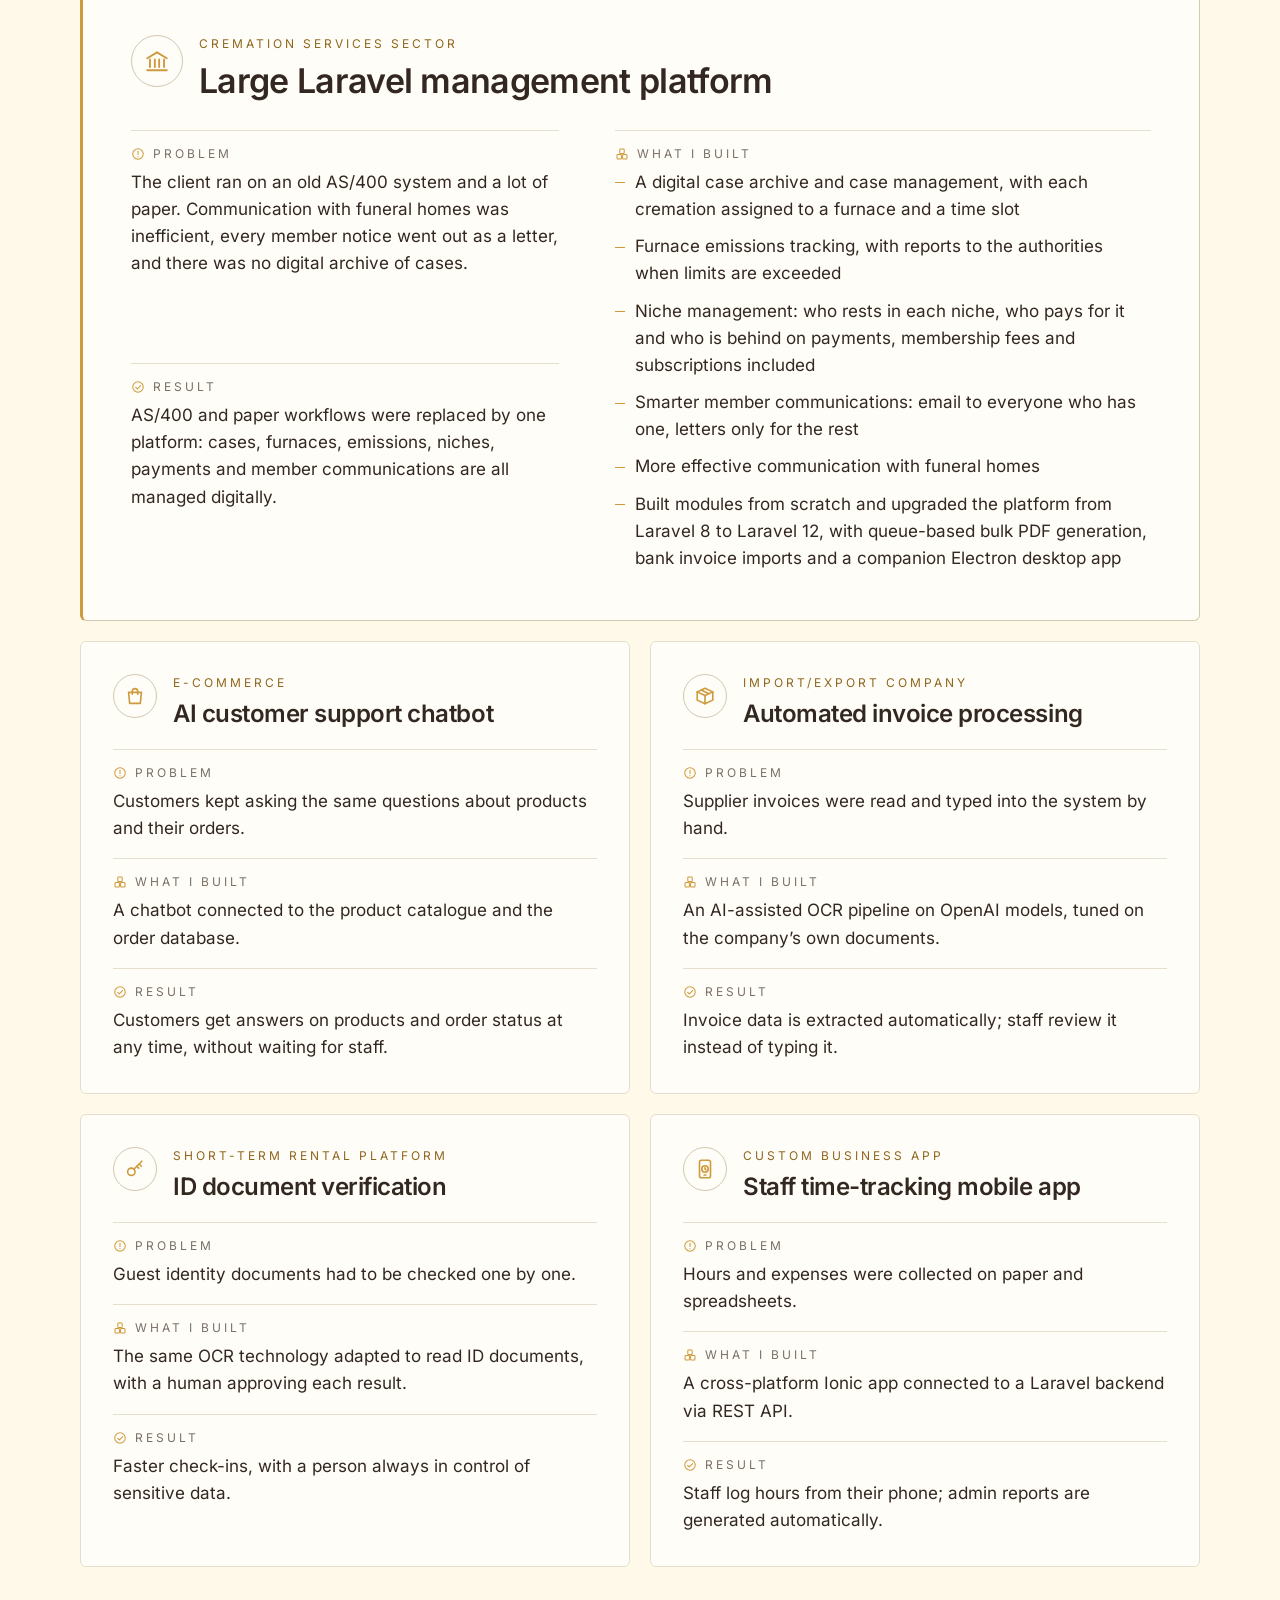
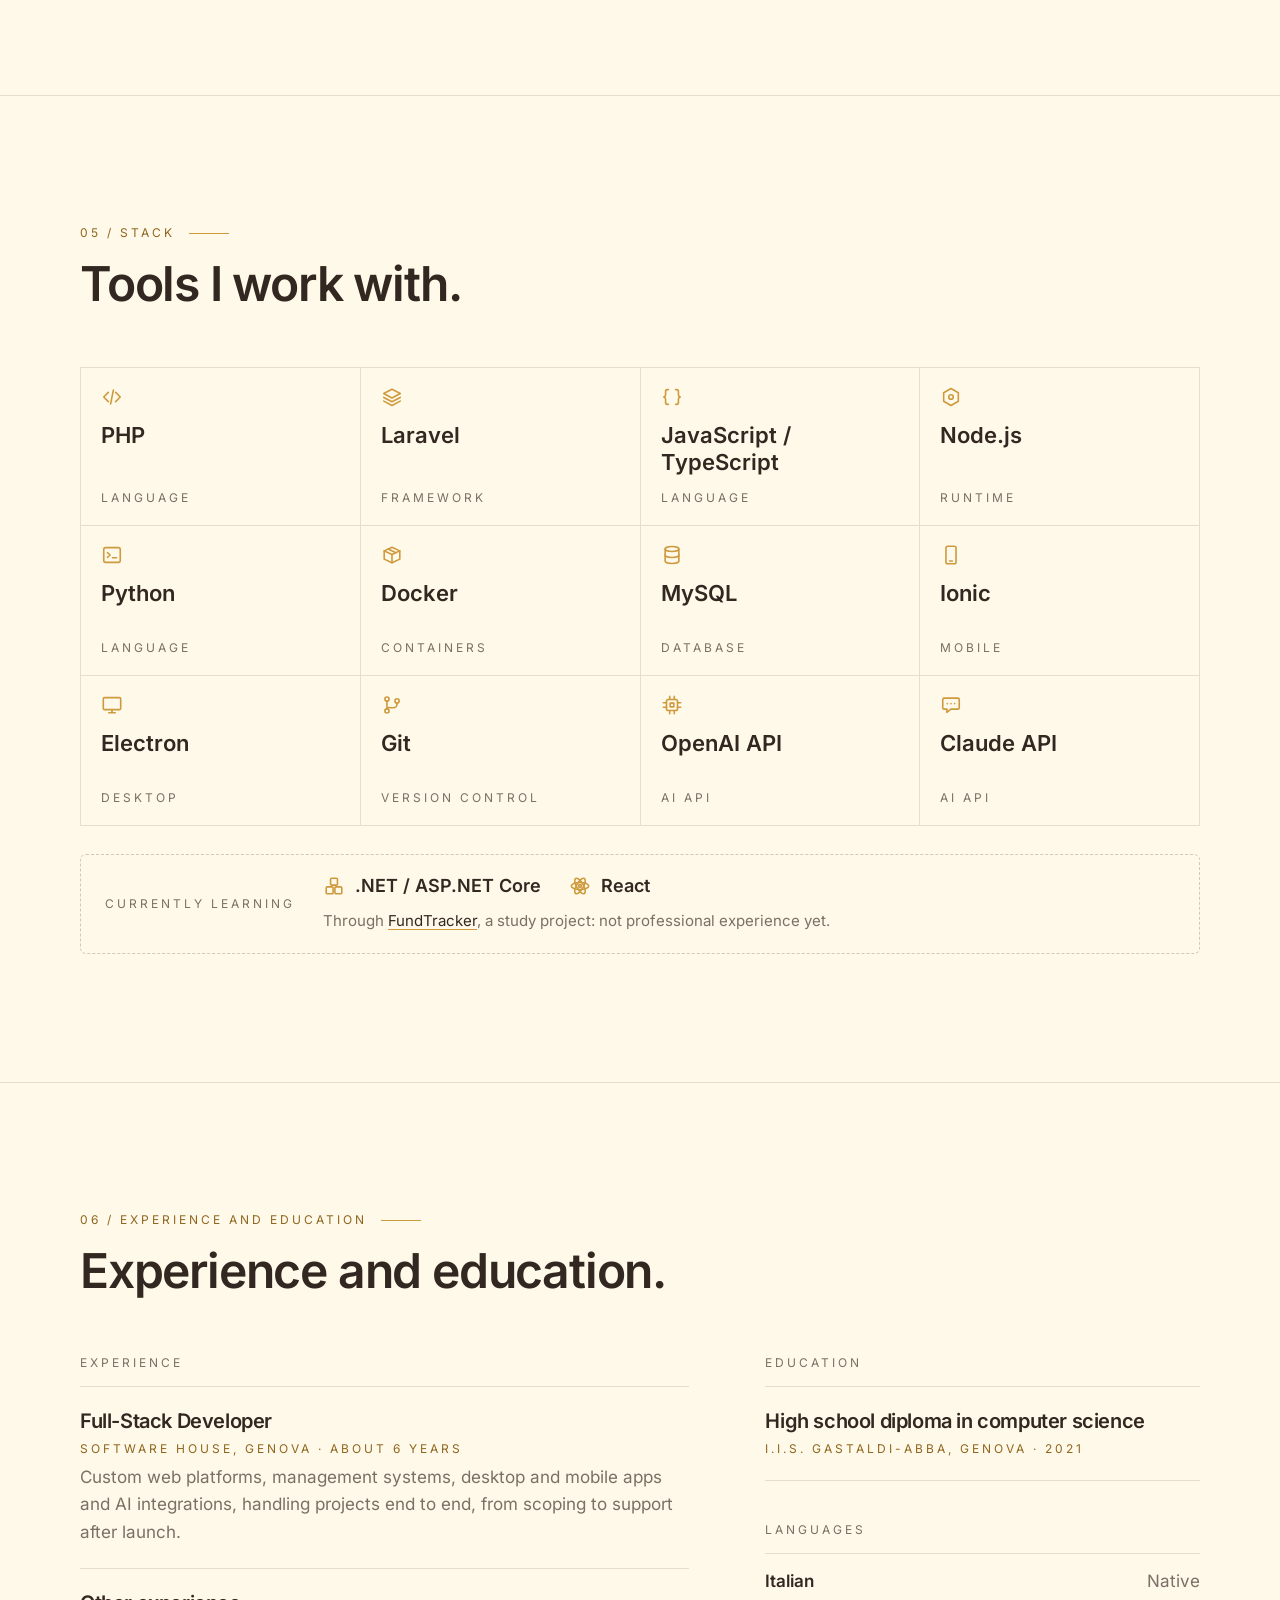
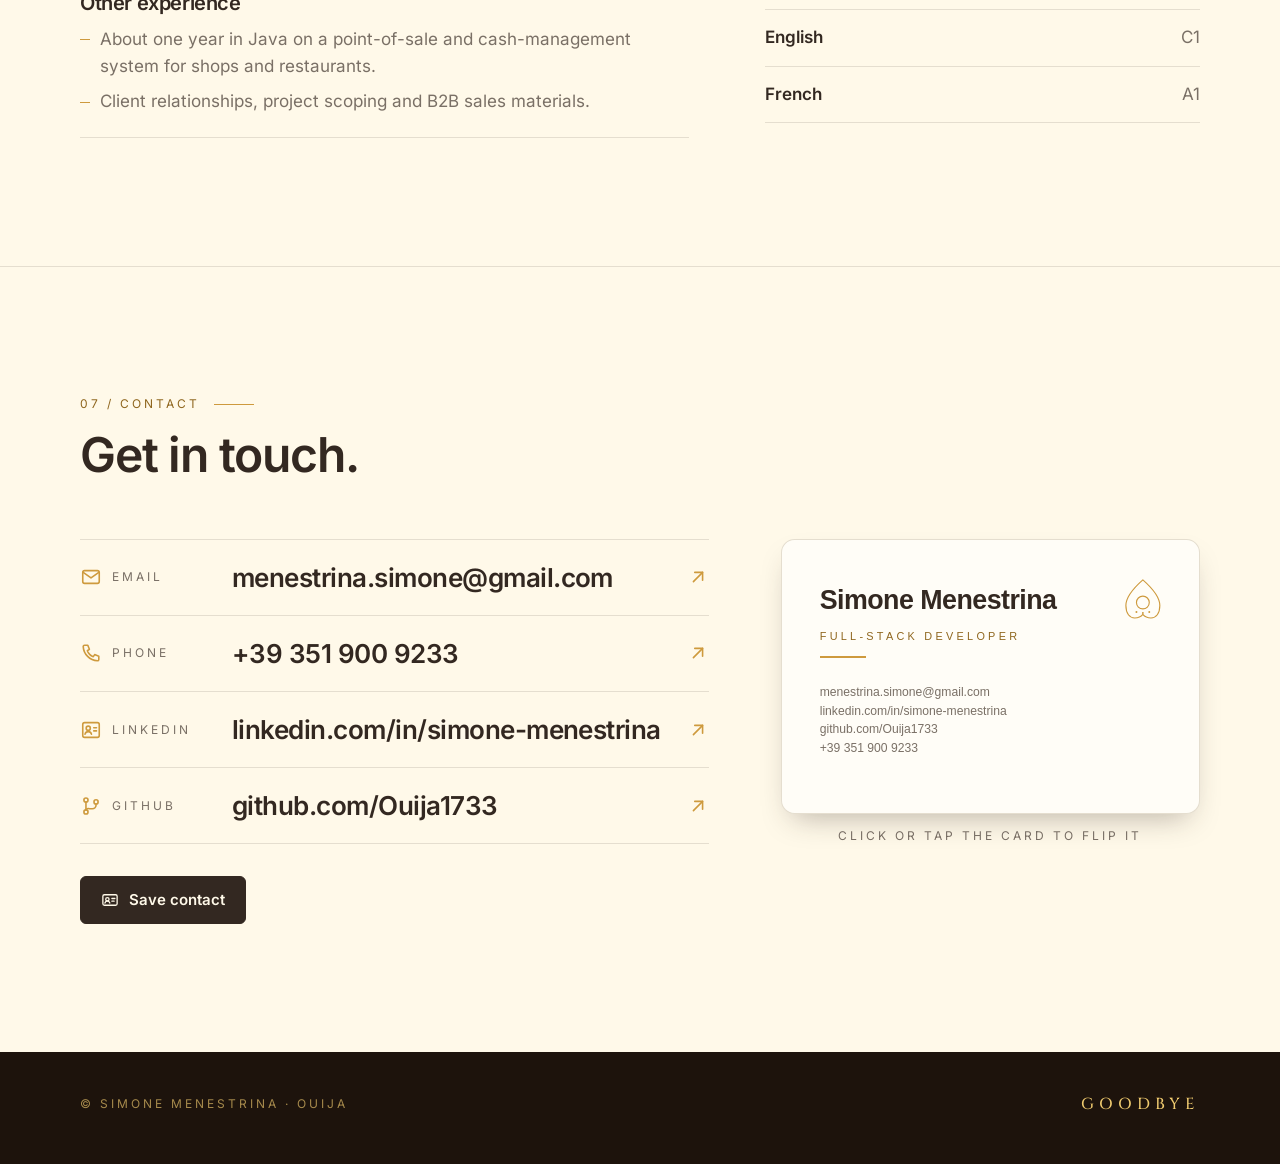
==== commit ab81c1ab: "Board, answer and question on screen together; card border on the edge - Wide screens (>=900px, or >" ====
--- a/index.html
+++ b/index.html
@@ -443,7 +443,7 @@
                   <span class="bc-role">Full-Stack Developer</span>
                   <span class="bc-info">menestrina.simone@gmail.com<br>linkedin.com/in/simone-menestrina<br>github.com/Ouija1733<br>+39 351 900 9233</span>
                 </span>
-                <span class="bizcard-face bizcard-back" aria-hidden="true"><svg class="cb" viewBox="0 0 1368 896" aria-hidden="true" focusable="false"><rect class="cb-line" style="stroke-width:5" x="100" y="100" width="1168" height="696" rx="44"/><rect class="cb-line" style="stroke-width:2.5" x="118" y="118" width="1132" height="660" rx="28"/><g transform="translate(94.6 94.6) scale(1.3594)"><circle class="cb-fill" cx="62" cy="66" r="9"/><g class="cb-line"><path d="M74.0 71.0L79.6 73.3"/><path d="M67.0 78.0L69.3 83.6"/><path d="M57.0 78.0L54.7 83.6"/><path d="M50.0 71.0L44.4 73.3"/><path d="M50.0 61.0L44.4 58.7"/><path d="M57.0 54.0L54.7 48.4"/><path d="M67.0 54.0L69.3 48.4"/><path d="M74.0 61.0L79.6 58.7"/></g><text class="cb-text cb-bold" x="136" y="66" font-size="30">YES</text></g><g transform="translate(240.3 94.6) scale(1.3594)"><path class="cb-fill" d="M705.1 50A16 16 0 1 0 720.8 72A13.5 13.5 0 1 1 705.1 50Z"/><text class="cb-text cb-bold" x="624" y="66" font-size="30">NO</text></g><g transform="translate(167.4 94.6) scale(1.3594)"><path class="cb-line" d="M153 470H273M487 470H607"/><g class="cb-text"><text x="380" y="66" font-size="24" letter-spacing="7">OUIJA1733</text><text x="88.0" y="258.9" font-size="46" transform="rotate(-30.23 88.0 258.9)">A</text><text x="133.1" y="235.2" font-size="46" transform="rotate(-25.19 133.1 235.2)">B</text><text x="180.2" y="215.5" font-size="46" transform="rotate(-20.15 180.2 215.5)">C</text><text x="228.8" y="200.1" font-size="46" transform="rotate(-15.11 228.8 200.1)">D</text><text x="278.5" y="188.9" font-size="46" transform="rotate(-10.08 278.5 188.9)">E</text><text x="329.1" y="182.2" font-size="46" transform="rotate(-5.04 329.1 182.2)">F</text><text x="380.0" y="180.0" font-size="46" transform="rotate(0.00 380.0 180.0)">G</text><text x="430.9" y="182.2" font-size="46" transform="rotate(5.04 430.9 182.2)">H</text><text x="481.5" y="188.9" font-size="46" transform="rotate(10.08 481.5 188.9)">I</text><text x="531.2" y="200.1" font-size="46" transform="rotate(15.11 531.2 200.1)">J</text><text x="579.8" y="215.5" font-size="46" transform="rotate(20.15 579.8 215.5)">K</text><text x="626.9" y="235.2" font-size="46" transform="rotate(25.19 626.9 235.2)">L</text><text x="672.0" y="258.9" font-size="46" transform="rotate(30.23 672.0 258.9)">M</text><text x="124.0" y="344.5" font-size="42" transform="rotate(-31.64 124.0 344.5)">N</text><text x="163.3" y="322.8" font-size="42" transform="rotate(-26.37 163.3 322.8)">O</text><text x="204.4" y="304.7" font-size="42" transform="rotate(-21.09 204.4 304.7)">P</text><text x="247.0" y="290.5" font-size="42" transform="rotate(-15.82 247.0 290.5)">Q</text><text x="290.7" y="280.2" font-size="42" transform="rotate(-10.55 290.7 280.2)">R</text><text x="335.1" y="274.1" font-size="42" transform="rotate(-5.27 335.1 274.1)">S</text><text x="380.0" y="272.0" font-size="42" transform="rotate(0.00 380.0 272.0)">T</text><text x="424.9" y="274.1" font-size="42" transform="rotate(5.27 424.9 274.1)">U</text><text x="469.3" y="280.2" font-size="42" transform="rotate(10.55 469.3 280.2)">V</text><text x="513.0" y="290.5" font-size="42" transform="rotate(15.82 513.0 290.5)">W</text><text x="555.6" y="304.7" font-size="42" transform="rotate(21.09 555.6 304.7)">X</text><text x="596.7" y="322.8" font-size="42" transform="rotate(26.37 596.7 322.8)">Y</text><text x="636.0" y="344.5" font-size="42" transform="rotate(31.64 636.0 344.5)">Z</text><text x="170.0" y="410" font-size="32">1</text><text x="216.7" y="410" font-size="32">2</text><text x="263.3" y="410" font-size="32">3</text><text x="310.0" y="410" font-size="32">4</text><text x="356.7" y="410" font-size="32">5</text><text x="403.3" y="410" font-size="32">6</text><text x="450.0" y="410" font-size="32">7</text><text x="496.7" y="410" font-size="32">8</text><text x="543.3" y="410" font-size="32">9</text><text x="590.0" y="410" font-size="32">0</text><text x="380" y="470" font-size="26" letter-spacing="6">GOODBYE</text></g><g transform="translate(380 346)"><path class="cb-line cb-pl" d="M0 -60C17 -45 45 -19 45 8C45 29 35 41 21.5 41C11.5 41 4 36.5 0 31.5C-4 36.5 -11.5 41 -21.5 41C-35 41 -45 29 -45 8C-45 -19 -17 -45 0 -60Z"/><circle class="cb-line" r="17"/><g class="cb-fill"><circle cx="-17" cy="25" r="2.6"/><circle cx="0" cy="28" r="2.6"/><circle cx="17" cy="25" r="2.6"/></g></g></g></svg></span>
+                <span class="bizcard-face bizcard-back" aria-hidden="true"><svg class="cb" viewBox="0 0 1368 896" aria-hidden="true" focusable="false"><rect class="cb-line" style="stroke-width:6" x="3" y="3" width="1362" height="890" rx="41"/><rect class="cb-line" style="stroke-width:2.5" x="24" y="24" width="1320" height="848" rx="24"/><g transform="translate(-4.0 -4.0) scale(1.7383)"><circle class="cb-fill" cx="62" cy="66" r="9"/><g class="cb-line"><path d="M74.0 71.0L79.6 73.3"/><path d="M67.0 78.0L69.3 83.6"/><path d="M57.0 78.0L54.7 83.6"/><path d="M50.0 71.0L44.4 73.3"/><path d="M50.0 61.0L44.4 58.7"/><path d="M57.0 54.0L54.7 48.4"/><path d="M67.0 54.0L69.3 48.4"/><path d="M74.0 61.0L79.6 58.7"/></g><text class="cb-text cb-bold" x="136" y="66" font-size="30">YES</text></g><g transform="translate(50.9 -4.0) scale(1.7383)"><path class="cb-fill" d="M705.1 50A16 16 0 1 0 720.8 72A13.5 13.5 0 1 1 705.1 50Z"/><text class="cb-text cb-bold" x="624" y="66" font-size="30">NO</text></g><g transform="translate(23.5 -4.0) scale(1.7383)"><path class="cb-line" d="M153 470H273M487 470H607"/><g class="cb-text"><text x="380" y="66" font-size="24" letter-spacing="7">OUIJA1733</text><text x="88.0" y="258.9" font-size="46" transform="rotate(-30.23 88.0 258.9)">A</text><text x="133.1" y="235.2" font-size="46" transform="rotate(-25.19 133.1 235.2)">B</text><text x="180.2" y="215.5" font-size="46" transform="rotate(-20.15 180.2 215.5)">C</text><text x="228.8" y="200.1" font-size="46" transform="rotate(-15.11 228.8 200.1)">D</text><text x="278.5" y="188.9" font-size="46" transform="rotate(-10.08 278.5 188.9)">E</text><text x="329.1" y="182.2" font-size="46" transform="rotate(-5.04 329.1 182.2)">F</text><text x="380.0" y="180.0" font-size="46" transform="rotate(0.00 380.0 180.0)">G</text><text x="430.9" y="182.2" font-size="46" transform="rotate(5.04 430.9 182.2)">H</text><text x="481.5" y="188.9" font-size="46" transform="rotate(10.08 481.5 188.9)">I</text><text x="531.2" y="200.1" font-size="46" transform="rotate(15.11 531.2 200.1)">J</text><text x="579.8" y="215.5" font-size="46" transform="rotate(20.15 579.8 215.5)">K</text><text x="626.9" y="235.2" font-size="46" transform="rotate(25.19 626.9 235.2)">L</text><text x="672.0" y="258.9" font-size="46" transform="rotate(30.23 672.0 258.9)">M</text><text x="124.0" y="344.5" font-size="42" transform="rotate(-31.64 124.0 344.5)">N</text><text x="163.3" y="322.8" font-size="42" transform="rotate(-26.37 163.3 322.8)">O</text><text x="204.4" y="304.7" font-size="42" transform="rotate(-21.09 204.4 304.7)">P</text><text x="247.0" y="290.5" font-size="42" transform="rotate(-15.82 247.0 290.5)">Q</text><text x="290.7" y="280.2" font-size="42" transform="rotate(-10.55 290.7 280.2)">R</text><text x="335.1" y="274.1" font-size="42" transform="rotate(-5.27 335.1 274.1)">S</text><text x="380.0" y="272.0" font-size="42" transform="rotate(0.00 380.0 272.0)">T</text><text x="424.9" y="274.1" font-size="42" transform="rotate(5.27 424.9 274.1)">U</text><text x="469.3" y="280.2" font-size="42" transform="rotate(10.55 469.3 280.2)">V</text><text x="513.0" y="290.5" font-size="42" transform="rotate(15.82 513.0 290.5)">W</text><text x="555.6" y="304.7" font-size="42" transform="rotate(21.09 555.6 304.7)">X</text><text x="596.7" y="322.8" font-size="42" transform="rotate(26.37 596.7 322.8)">Y</text><text x="636.0" y="344.5" font-size="42" transform="rotate(31.64 636.0 344.5)">Z</text><text x="170.0" y="410" font-size="32">1</text><text x="216.7" y="410" font-size="32">2</text><text x="263.3" y="410" font-size="32">3</text><text x="310.0" y="410" font-size="32">4</text><text x="356.7" y="410" font-size="32">5</text><text x="403.3" y="410" font-size="32">6</text><text x="450.0" y="410" font-size="32">7</text><text x="496.7" y="410" font-size="32">8</text><text x="543.3" y="410" font-size="32">9</text><text x="590.0" y="410" font-size="32">0</text><text x="380" y="470" font-size="26" letter-spacing="6">GOODBYE</text></g><g transform="translate(380 346)"><path class="cb-line cb-pl" d="M0 -60C17 -45 45 -19 45 8C45 29 35 41 21.5 41C11.5 41 4 36.5 0 31.5C-4 36.5 -11.5 41 -21.5 41C-35 41 -45 29 -45 8C-45 -19 -17 -45 0 -60Z"/><circle class="cb-line" r="17"/><g class="cb-fill"><circle cx="-17" cy="25" r="2.6"/><circle cx="0" cy="28" r="2.6"/><circle cx="17" cy="25" r="2.6"/></g></g></g></svg></span>
               </span>
             </button>
             <figcaption class="bizcard-hint caps">Click or tap the card to flip it</figcaption>
--- a/assets/css/style.css
+++ b/assets/css/style.css
@@ -561,20 +561,52 @@
 .board-section {
   background: var(--night);
   color: var(--candle);
-  padding: clamp(20px, 4vh, 56px) 0 clamp(40px, 6vw, 72px);
+  padding: 24px 0 32px;
   scroll-margin-top: var(--header-h);
 }
 
-/* As wide as fits, but never taller than the window below the header, so the whole board shows
-   at once on short laptop screens (e.g. 1920x1080 at 150% zoom is about 1280x550) */
+/* The board, the answer and the question box should all be on screen together, so the
+   answer can be read as the planchette finishes spelling it.
+   Stacked (phones in portrait): the board leaves ~300px below it for the answer and the form. */
 .board {
-  --board-fit: calc((100vh - var(--header-h) - 40px) * 760 / 520);
-  max-width: min(820px, max(360px, var(--board-fit)));
+  --board-max: calc((100vh - var(--header-h) - 300px) * 760 / 520);
+  max-width: min(820px, max(300px, var(--board-max)));
   margin: 0 auto;
 }
 
 @supports (height: 100svh) {
-  .board { --board-fit: calc((100svh - var(--header-h) - 40px) * 760 / 520); }
+  .board { --board-max: calc((100svh - var(--header-h) - 300px) * 760 / 520); }
+}
+
+/* Side by side (desktop, laptop, tablets and phones in landscape): the board takes the full
+   height below the header and the answer and the form sit in a column on its right. */
+@media (min-width: 900px), (min-width: 640px) and (orientation: landscape) {
+  .board-section { padding: 20px 0; }
+
+  .board {
+    --board-max: calc((100vh - var(--header-h) - 40px) * 760 / 520);
+    max-width: none;
+    display: grid;
+    grid-template-columns: minmax(0, min(760px, max(320px, var(--board-max)))) minmax(240px, 340px);
+    grid-template-rows: auto auto;
+    justify-content: center;
+    align-items: center;
+    column-gap: clamp(24px, 3.5vw, 48px);
+  }
+
+  /* Top-aligned: if the column on the right runs longer, the board still starts under the header */
+  .board-svg { grid-column: 1; grid-row: 1 / span 2; align-self: start; }
+  .ask-answer { grid-column: 2; grid-row: 1; align-self: end; margin: 0 0 18px; }
+  .ask { grid-column: 2; grid-row: 2; align-self: start; margin: 0; }
+
+  .ask-guided ul { flex-direction: column; align-items: flex-start; gap: 6px; }
+  .ask-chip { padding: 6px 12px; font-size: 0.875rem; }
+}
+
+@supports (height: 100svh) {
+  @media (min-width: 900px), (min-width: 640px) and (orientation: landscape) {
+    .board { --board-max: calc((100svh - var(--header-h) - 40px) * 760 / 520); }
+  }
 }
 
 .board-svg {
@@ -707,7 +739,7 @@
 
 .ask-answer {
   min-height: 3em;
-  margin-top: 14px;
+  margin: 14px 0 12px;
   color: var(--candle-dim);
   font-size: 1.0625rem;
   line-height: 1.5;
@@ -1384,7 +1416,7 @@
   padding: 0;
   background: none;
   border: 0;
-  border-radius: 8px;
+  border-radius: 3.216% / 4.911%;   /* 44 units of the 1368x896 card: the gold border's corners */
   cursor: pointer;
   perspective: 1400px;
   container-type: inline-size;
@@ -1407,7 +1439,7 @@
   position: absolute;
   inset: 0;
   display: block;
-  border-radius: 8px;
+  border-radius: 3.216% / 4.911%;
   overflow: hidden;
   -webkit-backface-visibility: hidden;
   backface-visibility: hidden;
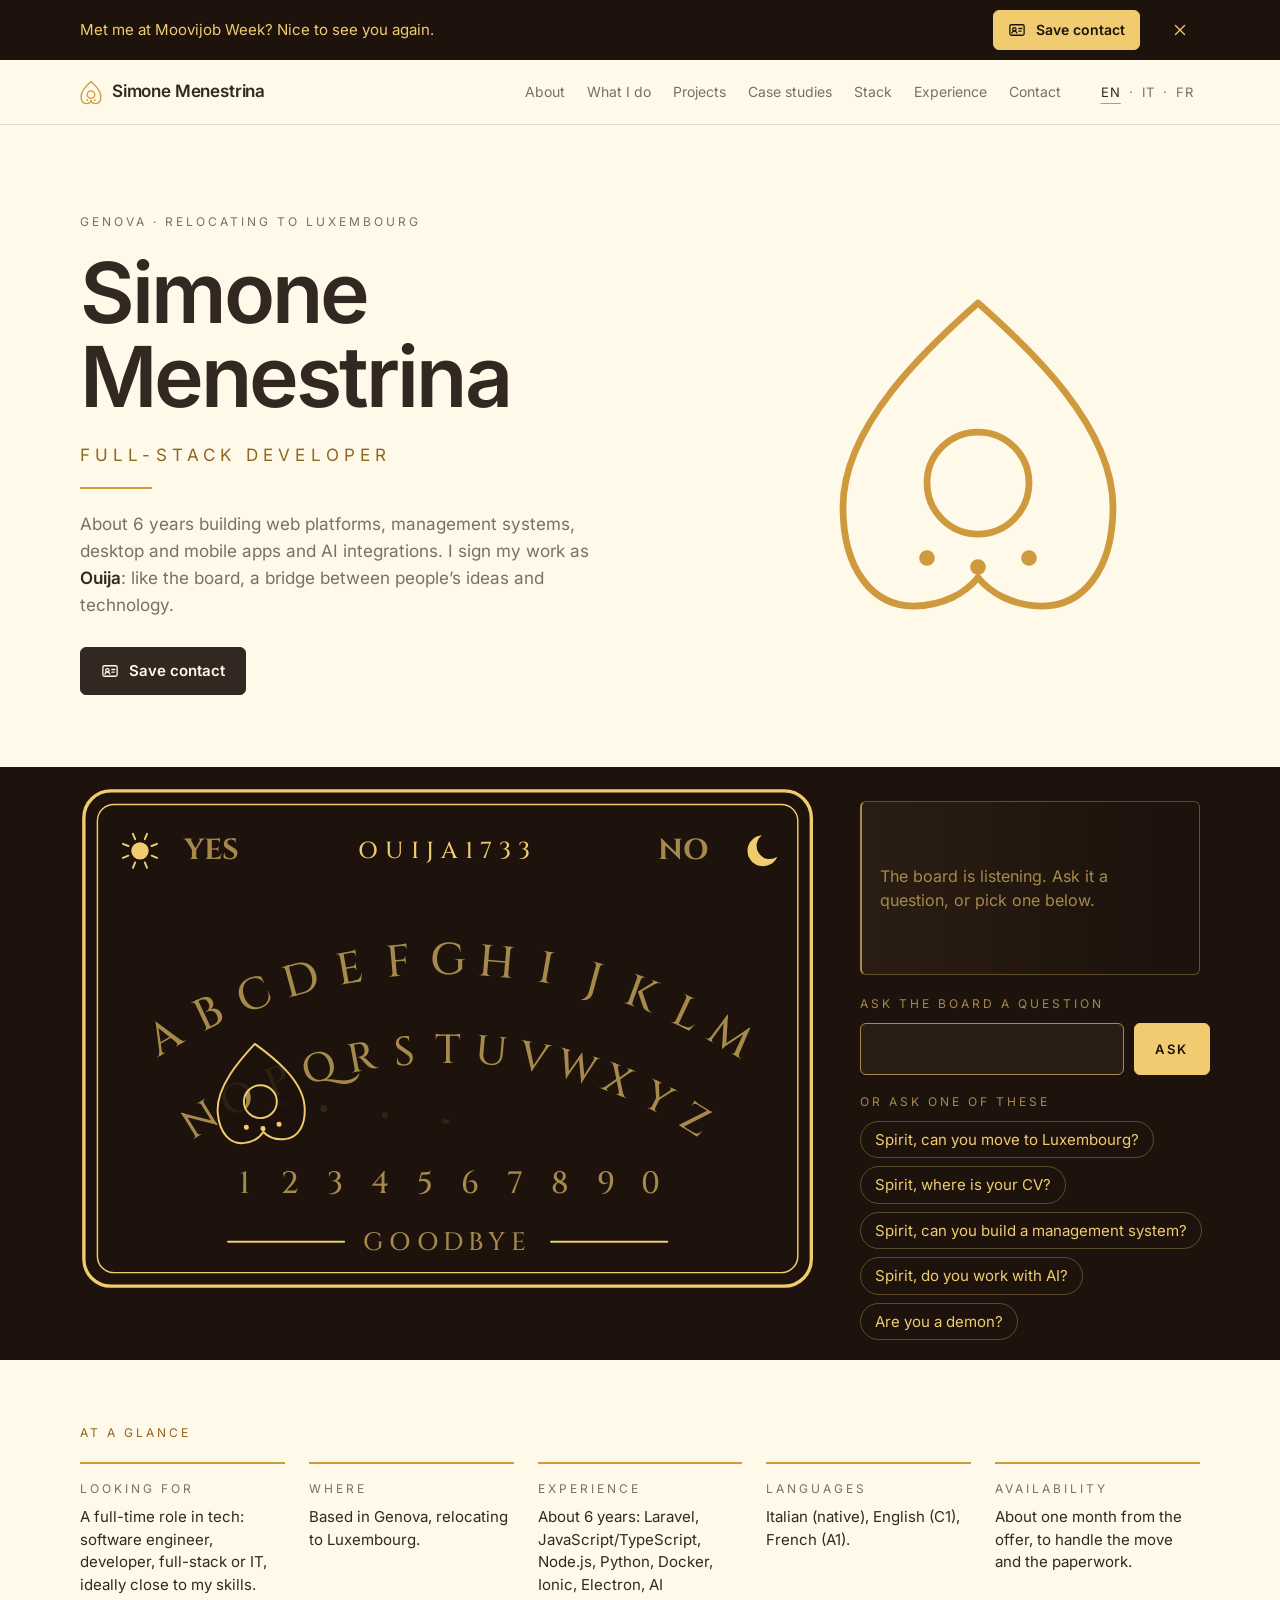
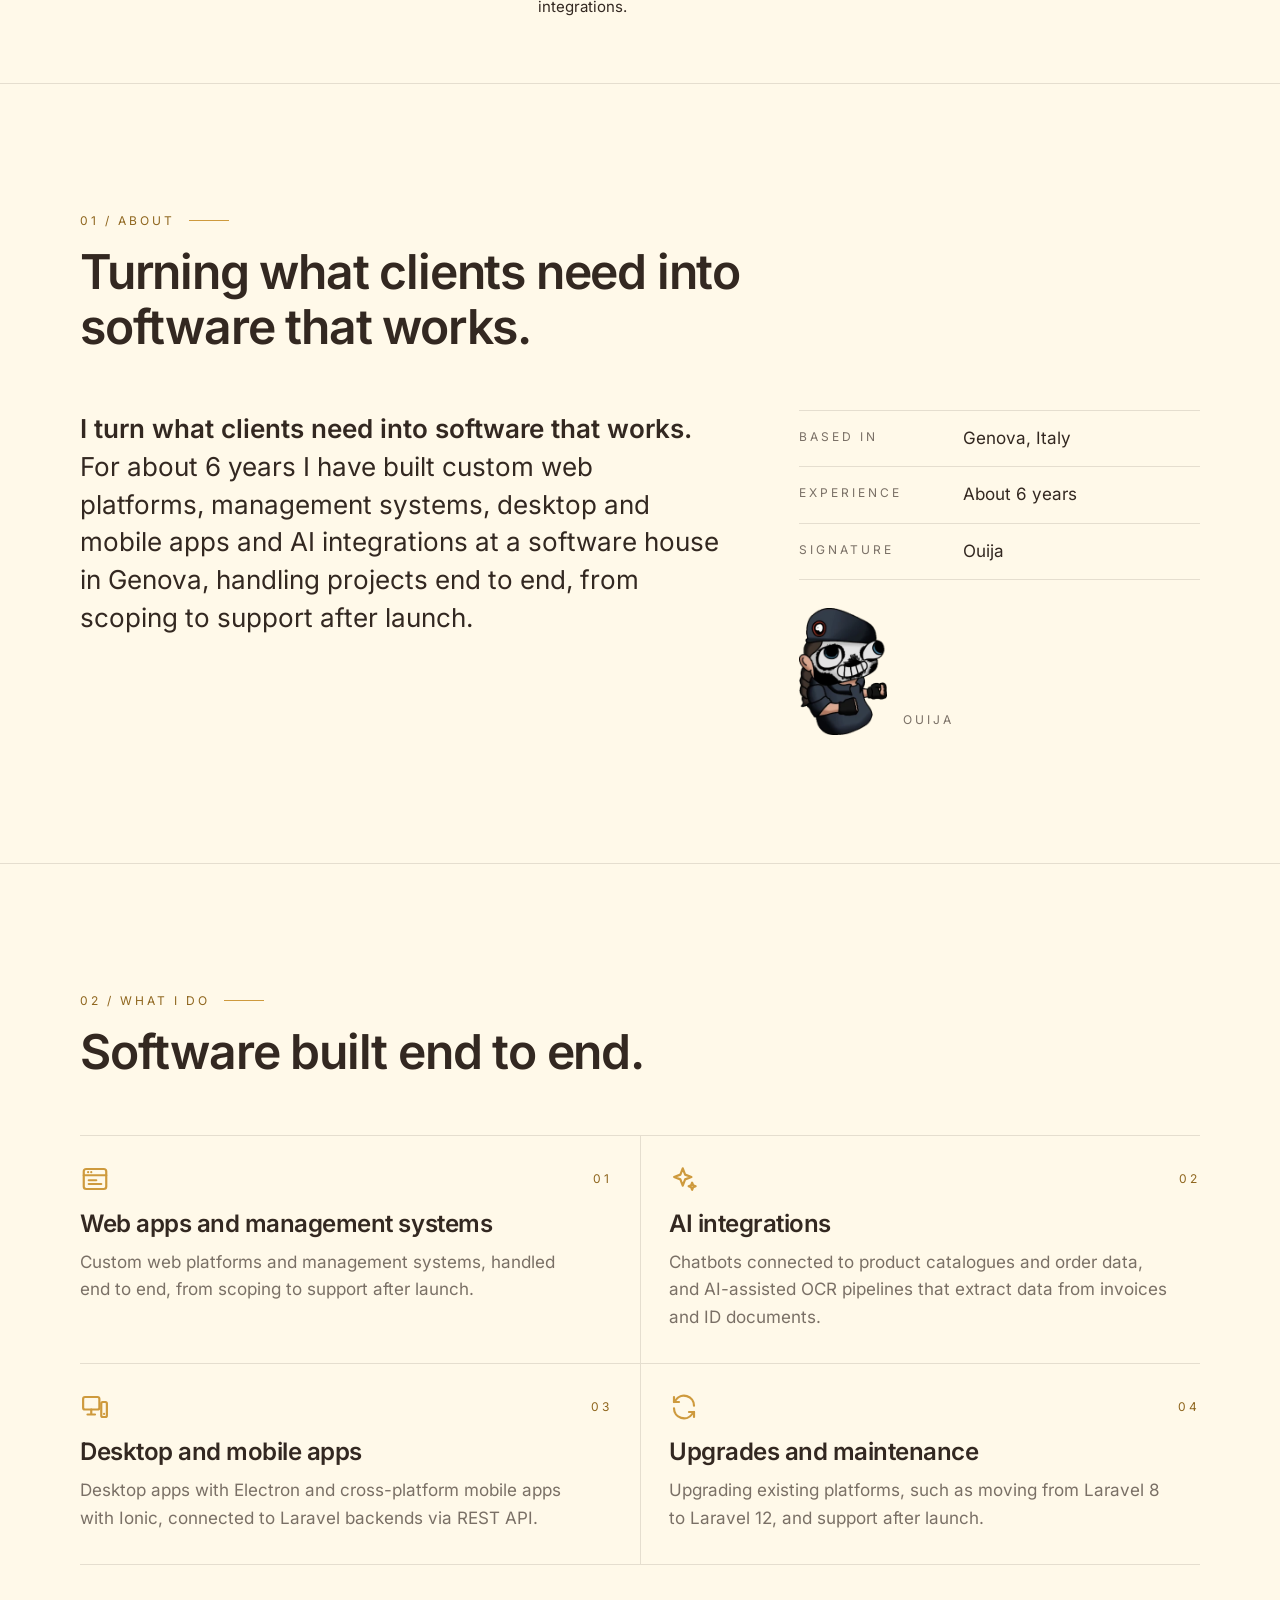
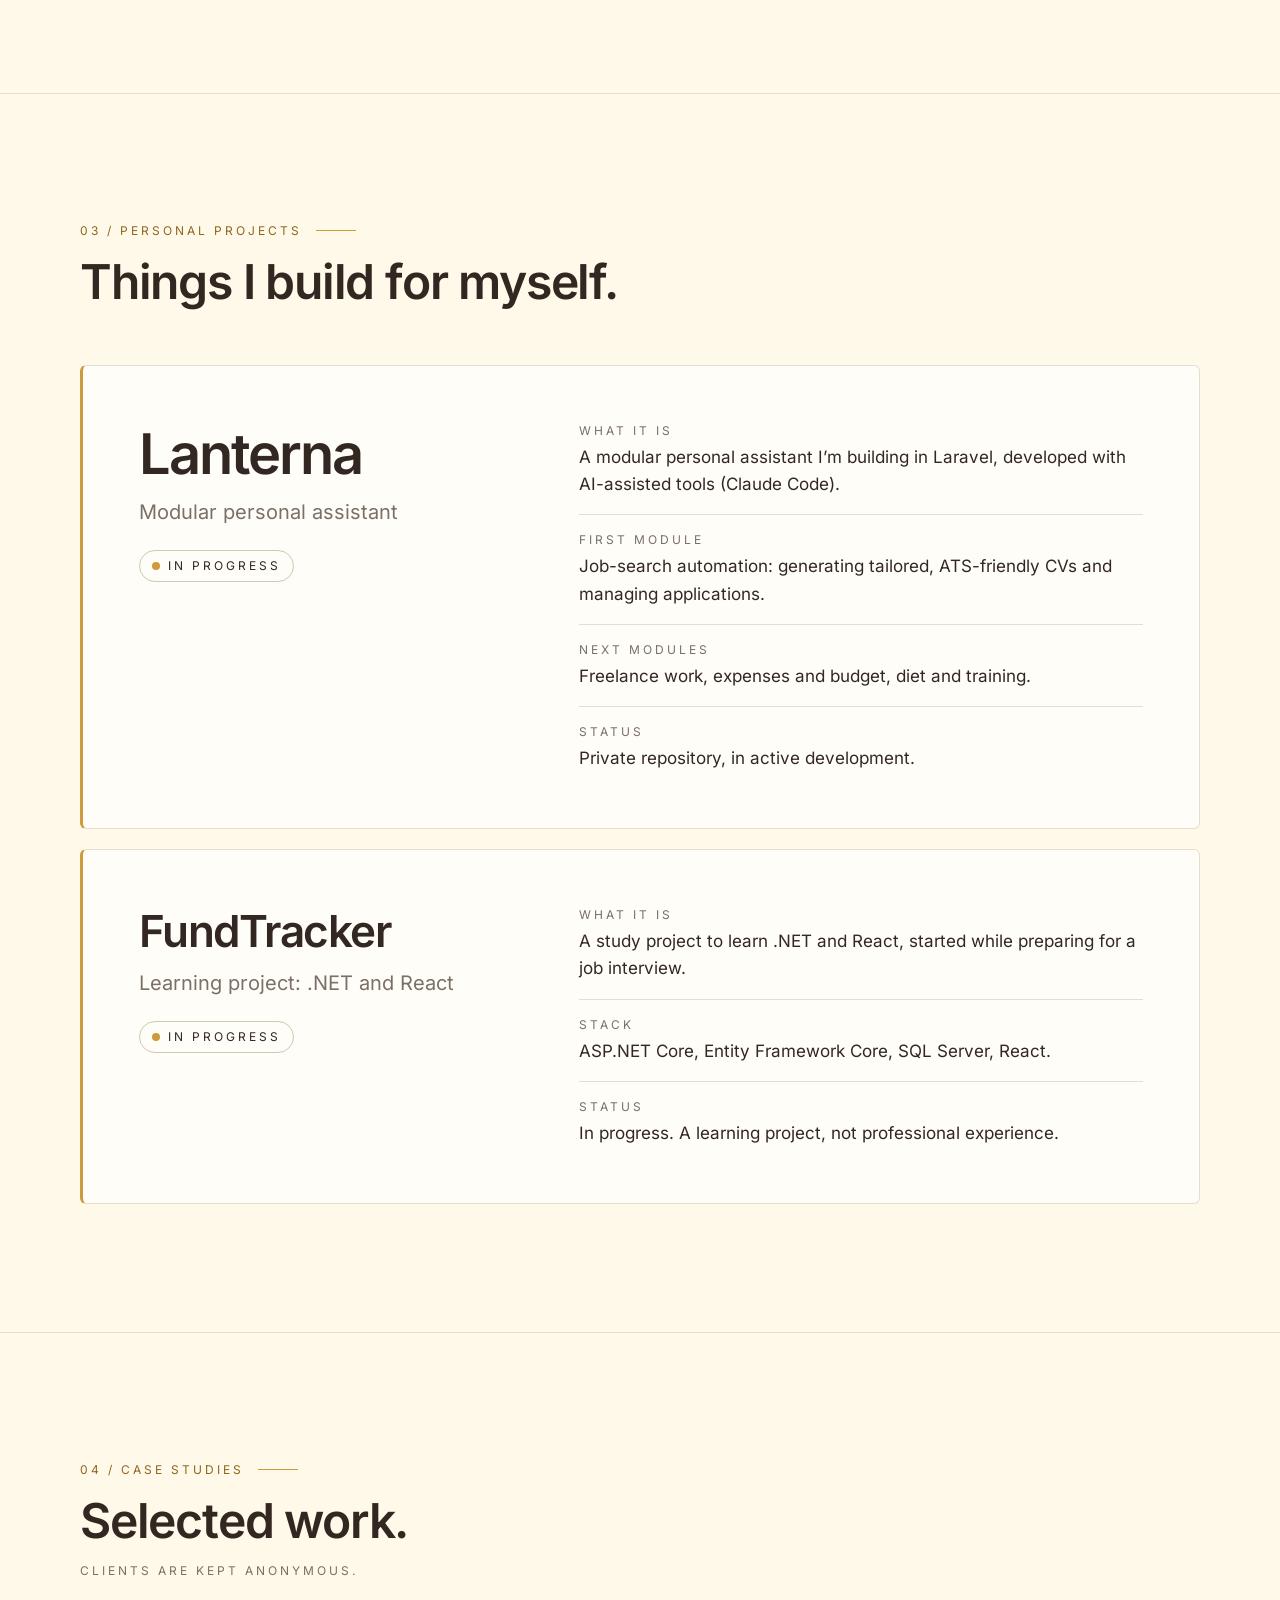
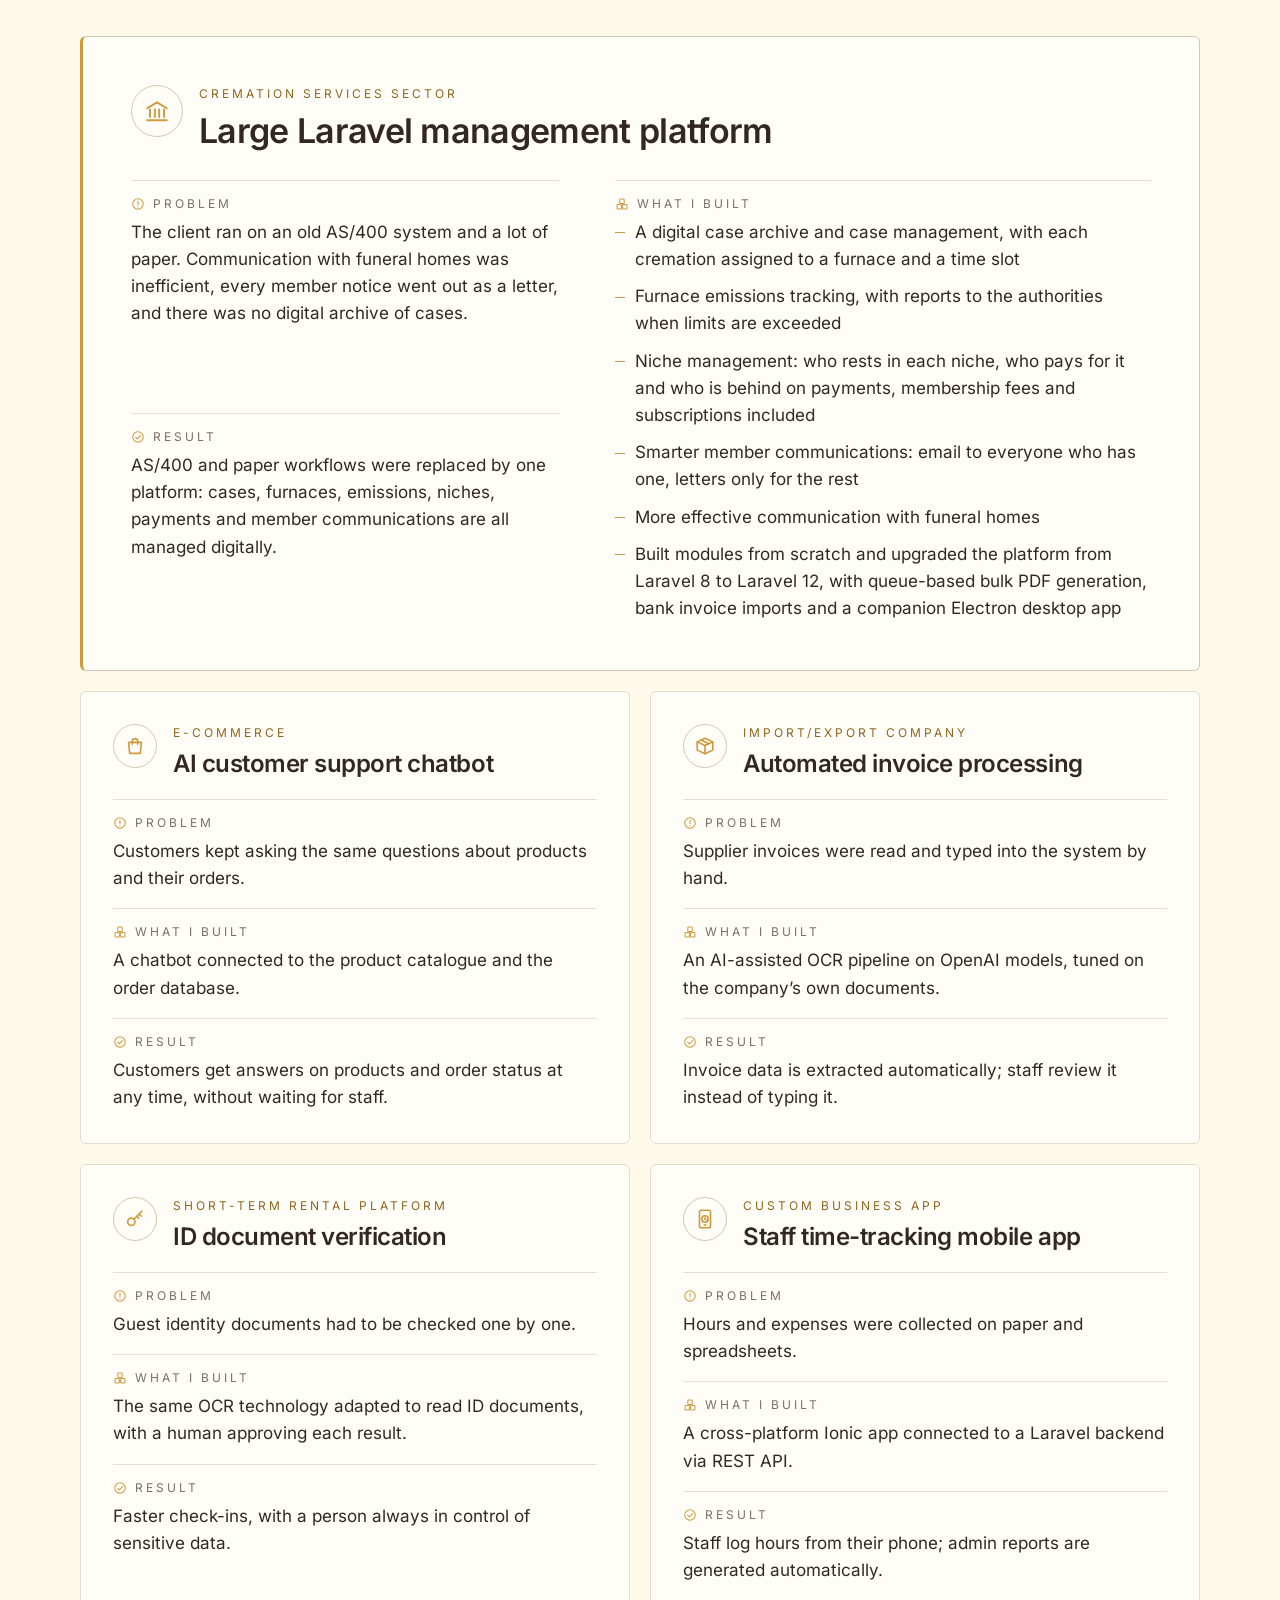
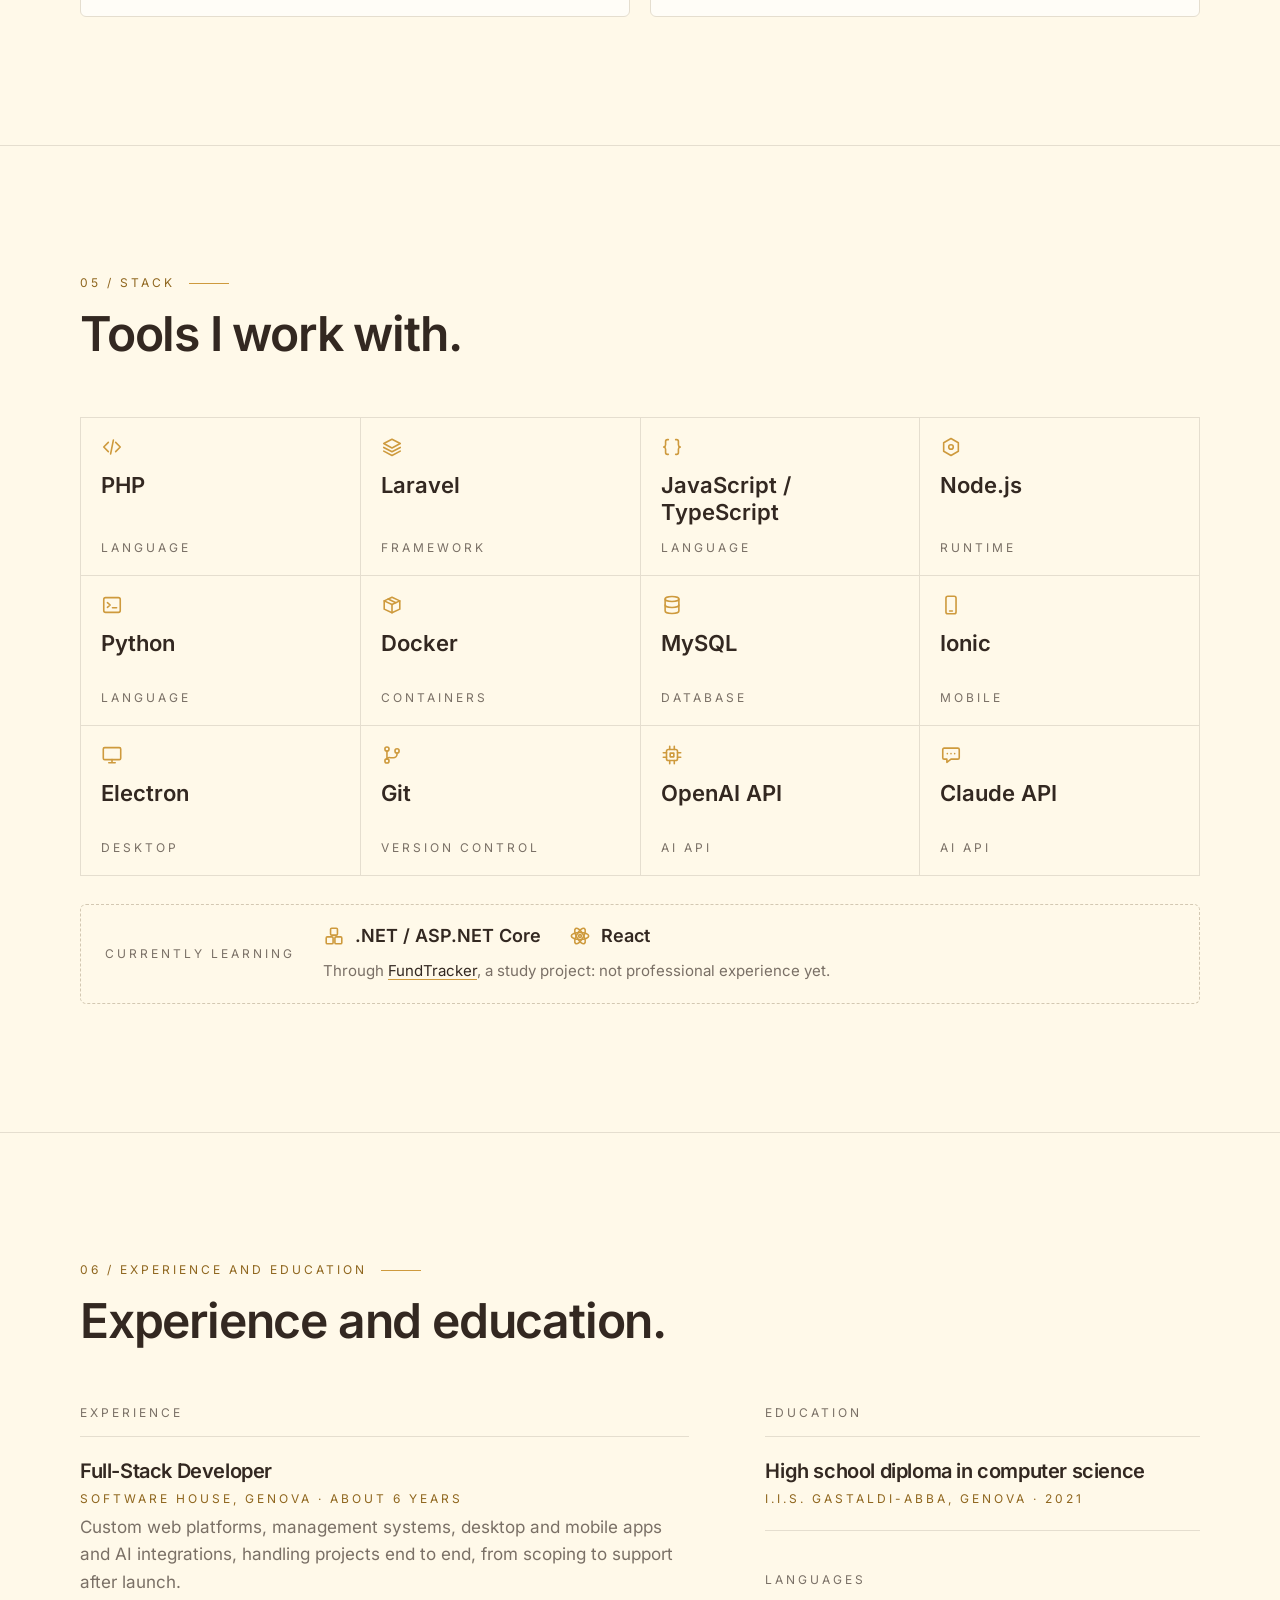
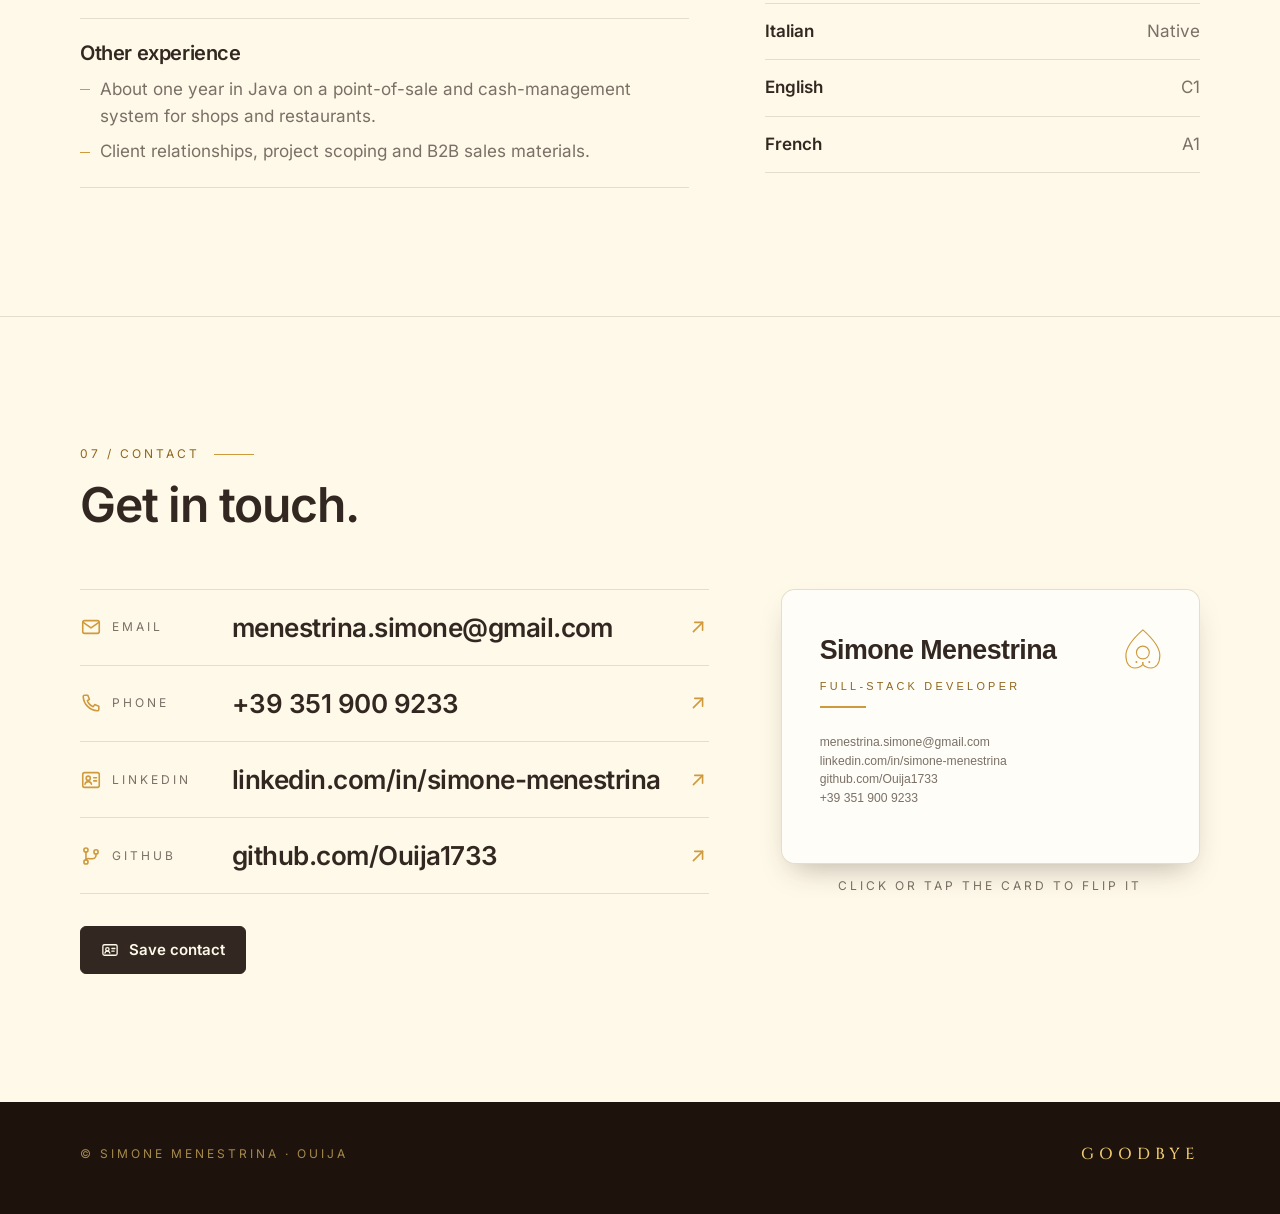
==== commit 01f3ff27: "Fixed-height answer panel so the board section never resizes The answer used to appear in an empty s" ====
--- a/index.html
+++ b/index.html
@@ -142,9 +142,9 @@
             </g>
           </svg>
 
-          <p class="ask-answer" id="ask-answer" aria-live="polite"></p>
-
-          <form class="ask" id="ask" autocomplete="off" data-faq="{&quot;topics&quot;: [{&quot;id&quot;: &quot;job&quot;, &quot;word&quot;: &quot;FULL TIME&quot;, &quot;text&quot;: &quot;A full-time role in tech: software engineer, developer, full-stack or IT, ideally close to what I already do.&quot;, &quot;keywords&quot;: [&quot;looking for&quot;, &quot;seeking&quot;, &quot;search*&quot;, &quot;job*&quot;, &quot;role*&quot;, &quot;position*&quot;, &quot;opportunit*&quot;, &quot;vacanc*&quot;, &quot;full time&quot;, &quot;fulltime&quot;, &quot;part time&quot;, &quot;career&quot;, &quot;open to&quot;, &quot;hire&quot;, &quot;hiring&quot;, &quot;employ*&quot;, &quot;recruit*&quot;]}, {&quot;id&quot;: &quot;relocate&quot;, &quot;word&quot;: &quot;YES&quot;, &quot;text&quot;: &quot;Yes: I’m relocating to Luxembourg, and that’s exactly why I’m looking for work there.&quot;, &quot;keywords&quot;: [&quot;luxembourg*&quot;, &quot;luxemburg*&quot;, &quot;lux&quot;, &quot;relocat*&quot;, &quot;move&quot;, &quot;moving&quot;, &quot;move to&quot;, &quot;abroad&quot;, &quot;border&quot;, &quot;cross border&quot;, &quot;frontalier*&quot;]}, {&quot;id&quot;: &quot;cv&quot;, &quot;word&quot;: &quot;CV&quot;, &quot;text&quot;: &quot;Print this page: it turns into a clean CV. Or write to me and I’ll send you the PDF.&quot;, &quot;keywords&quot;: [&quot;cv&quot;, &quot;cvs&quot;, &quot;resume*&quot;, &quot;curriculum*&quot;]}, {&quot;id&quot;: &quot;availability&quot;, &quot;word&quot;: &quot;1 MONTH&quot;, &quot;text&quot;: &quot;About one month from the offer, to handle the move and the paperwork.&quot;, &quot;keywords&quot;: [&quot;availab*&quot;, &quot;notice&quot;, &quot;notice period&quot;, &quot;start*&quot;, &quot;join*&quot;, &quot;begin*&quot;, &quot;how soon&quot;, &quot;when can you&quot;]}, {&quot;id&quot;: &quot;french&quot;, &quot;word&quot;: &quot;A1&quot;, &quot;text&quot;: &quot;Un peu! French A1 for now. Italian is my native language and my English is C1.&quot;, &quot;keywords&quot;: [&quot;french&quot;, &quot;francais&quot;, &quot;parlez vous&quot;, &quot;parles tu&quot;]}, {&quot;id&quot;: &quot;english&quot;, &quot;word&quot;: &quot;C1&quot;, &quot;text&quot;: &quot;Yes, C1. Italian is my native language, and my French is A1.&quot;, &quot;keywords&quot;: [&quot;english&quot;]}, {&quot;id&quot;: &quot;fundtracker&quot;, &quot;word&quot;: &quot;LEARNING&quot;, &quot;text&quot;: &quot;FundTracker: a study project to learn .NET and React (ASP.NET Core, EF Core, SQL Server). Still in progress.&quot;, &quot;keywords&quot;: [&quot;fundtracker&quot;, &quot;fund tracker&quot;, &quot;net&quot;, &quot;dotnet&quot;, &quot;asp net&quot;, &quot;c sharp&quot;, &quot;csharp&quot;, &quot;react&quot;, &quot;entity framework&quot;, &quot;sql server&quot;, &quot;learn*&quot;, &quot;study*&quot;, &quot;studying&quot;]}, {&quot;id&quot;: &quot;build&quot;, &quot;word&quot;: &quot;6 YEARS&quot;, &quot;text&quot;: &quot;Custom web apps and management systems are what I’ve built for about 6 years, mostly in Laravel.&quot;, &quot;keywords&quot;: [&quot;management system*&quot;, &quot;management software&quot;, &quot;management platform*&quot;, &quot;gestional*&quot;, &quot;erp&quot;, &quot;crm&quot;, &quot;web app*&quot;, &quot;webapp*&quot;, &quot;web application*&quot;, &quot;website*&quot;, &quot;web site*&quot;, &quot;site&quot;, &quot;sites&quot;, &quot;web platform*&quot;, &quot;platform*&quot;, &quot;custom software&quot;, &quot;dashboard*&quot;, &quot;back office&quot;, &quot;backoffice&quot;, &quot;portal*&quot;, &quot;e commerce&quot;, &quot;ecommerce&quot;]}, {&quot;id&quot;: &quot;ai&quot;, &quot;word&quot;: &quot;AI&quot;, &quot;text&quot;: &quot;Every day: AI chatbots, document processing and automations connected to real data.&quot;, &quot;keywords&quot;: [&quot;ai&quot;, &quot;a i&quot;, &quot;artificial intelligence&quot;, &quot;chatbot*&quot;, &quot;chat bot*&quot;, &quot;gpt*&quot;, &quot;chatgpt&quot;, &quot;openai&quot;, &quot;claude&quot;, &quot;anthropic&quot;, &quot;llm*&quot;, &quot;ocr&quot;, &quot;machine learning&quot;, &quot;automat*&quot;, &quot;agent*&quot;, &quot;bot&quot;, &quot;bots&quot;, &quot;prompt*&quot;, &quot;rag&quot;]}, {&quot;id&quot;: &quot;upgrade&quot;, &quot;word&quot;: &quot;FIX&quot;, &quot;text&quot;: &quot;I’ve upgraded a large platform from Laravel 8 to 12, and I’m happy to work on existing code.&quot;, &quot;keywords&quot;: [&quot;upgrad*&quot;, &quot;updat*&quot;, &quot;migrat*&quot;, &quot;maintenan*&quot;, &quot;maintain*&quot;, &quot;legacy&quot;, &quot;existing&quot;, &quot;refactor*&quot;, &quot;old code&quot;, &quot;old project*&quot;, &quot;old site*&quot;, &quot;take over&quot;, &quot;takeover&quot;, &quot;support&quot;]}, {&quot;id&quot;: &quot;bug&quot;, &quot;word&quot;: &quot;FIX&quot;, &quot;text&quot;: &quot;Only the ones I’m about to fix.&quot;, &quot;keywords&quot;: [&quot;bug*&quot;, &quot;error*&quot;, &quot;broken&quot;, &quot;crash*&quot;, &quot;fix*&quot;, &quot;debug*&quot;, &quot;issue*&quot;, &quot;glitch*&quot;]}, {&quot;id&quot;: &quot;tech&quot;, &quot;word&quot;: &quot;LARAVEL&quot;, &quot;text&quot;: &quot;Fluent PHP and Laravel, plus JavaScript, Node.js, Python and Docker. And Italian and English, for the living.&quot;, &quot;keywords&quot;: [&quot;laravel&quot;, &quot;php&quot;, &quot;javascript&quot;, &quot;js&quot;, &quot;typescript&quot;, &quot;ts&quot;, &quot;node*&quot;, &quot;python&quot;, &quot;docker&quot;, &quot;mysql&quot;, &quot;sql&quot;, &quot;stack*&quot;, &quot;tech*&quot;, &quot;language*&quot;, &quot;speak*&quot;, &quot;framework*&quot;, &quot;programming&quot;, &quot;tools&quot;, &quot;backend&quot;, &quot;frontend&quot;, &quot;full stack&quot;, &quot;fullstack&quot;, &quot;database*&quot;, &quot;db&quot;]}, {&quot;id&quot;: &quot;who&quot;, &quot;word&quot;: &quot;OUIJA&quot;, &quot;text&quot;: &quot;Ouija: Simone’s signature and alter ego. Here it is, without the board.&quot;, &quot;keywords&quot;: [&quot;who are you&quot;, &quot;who is&quot;, &quot;who r u&quot;, &quot;your name&quot;, &quot;name&quot;, &quot;ouija&quot;, &quot;mascot*&quot;, &quot;yourself&quot;, &quot;about you&quot;, &quot;introduce&quot;, &quot;skull*&quot;]}, {&quot;id&quot;: &quot;demon&quot;, &quot;word&quot;: &quot;CODE&quot;, &quot;text&quot;: &quot;A code daemon.&quot;, &quot;keywords&quot;: [&quot;demon*&quot;, &quot;daemon*&quot;, &quot;devil*&quot;, &quot;satan*&quot;, &quot;ghost*&quot;, &quot;spirit*&quot;, &quot;evil&quot;, &quot;possess*&quot;, &quot;haunt*&quot;, &quot;soul*&quot;, &quot;dead&quot;, &quot;witch*&quot;]}, {&quot;id&quot;: &quot;where&quot;, &quot;word&quot;: &quot;GENOVA&quot;, &quot;text&quot;: &quot;In Genova, Italy, for now: I’m relocating to Luxembourg.&quot;, &quot;keywords&quot;: [&quot;where&quot;, &quot;city&quot;, &quot;located&quot;, &quot;location&quot;, &quot;based&quot;, &quot;remote*&quot;, &quot;genova&quot;, &quot;genoa&quot;, &quot;italy&quot;, &quot;italian&quot;, &quot;country&quot;, &quot;live&quot;, &quot;on site&quot;, &quot;onsite&quot;]}, {&quot;id&quot;: &quot;apps&quot;, &quot;word&quot;: &quot;APP&quot;, &quot;text&quot;: &quot;Desktop apps with Electron and cross-platform mobile apps with Ionic.&quot;, &quot;keywords&quot;: [&quot;app&quot;, &quot;apps&quot;, &quot;application*&quot;, &quot;mobile&quot;, &quot;desktop&quot;, &quot;electron&quot;, &quot;ionic&quot;, &quot;android&quot;, &quot;ios&quot;, &quot;iphone&quot;, &quot;smartphone&quot;, &quot;phone*&quot;, &quot;tablet*&quot;]}, {&quot;id&quot;: &quot;price&quot;, &quot;word&quot;: &quot;DEPENDS&quot;, &quot;text&quot;: &quot;It depends on the project. Send me an email and I’ll give you a clear estimate.&quot;, &quot;keywords&quot;: [&quot;price*&quot;, &quot;pricing&quot;, &quot;cost*&quot;, &quot;rate&quot;, &quot;rates&quot;, &quot;budget*&quot;, &quot;quote*&quot;, &quot;estimat*&quot;, &quot;how much&quot;, &quot;fee*&quot;, &quot;money&quot;, &quot;pay*&quot;, &quot;charge*&quot;, &quot;expensive&quot;, &quot;cheap&quot;, &quot;timeline*&quot;, &quot;deadline*&quot;, &quot;how long&quot;, &quot;how fast&quot;, &quot;when&quot;, &quot;time&quot;, &quot;hour*&quot;, &quot;day&quot;, &quot;days&quot;, &quot;week*&quot;, &quot;month*&quot;]}, {&quot;id&quot;: &quot;contact&quot;, &quot;word&quot;: &quot;HELLO&quot;, &quot;text&quot;: &quot;Email, phone or LinkedIn: everything is at the bottom of the page. Or tap Save contact.&quot;, &quot;keywords&quot;: [&quot;contact*&quot;, &quot;email*&quot;, &quot;e mail&quot;, &quot;mail&quot;, &quot;reach&quot;, &quot;linkedin&quot;, &quot;github&quot;, &quot;talk&quot;, &quot;call&quot;, &quot;write&quot;, &quot;message&quot;, &quot;get in touch&quot;, &quot;touch&quot;, &quot;collaborat*&quot;, &quot;work together&quot;, &quot;work with you&quot;]}, {&quot;id&quot;: &quot;lanterna&quot;, &quot;word&quot;: &quot;LANTERNA&quot;, &quot;text&quot;: &quot;My personal assistant in Laravel, still in progress. Its name comes from Genova’s lighthouse.&quot;, &quot;keywords&quot;: [&quot;lanterna&quot;, &quot;lantern*&quot;, &quot;assistant&quot;, &quot;personal project*&quot;, &quot;side project*&quot;, &quot;lighthouse&quot;]}, {&quot;id&quot;: &quot;coffee&quot;, &quot;word&quot;: &quot;COFFEE&quot;, &quot;text&quot;: &quot;Always.&quot;, &quot;keywords&quot;: [&quot;coffee*&quot;, &quot;espresso*&quot;, &quot;cappuccino*&quot;, &quot;caffeine&quot;, &quot;latte&quot;]}], &quot;fallback&quot;: {&quot;word&quot;: &quot;ASK AGAIN&quot;, &quot;text&quot;: &quot;The spirits didn’t understand. Try one of the questions below.&quot;}}" data-prefix="The board says:" data-empty="Type a question first." data-mascot="assets/ouija-small.webp" data-mascot-alt="Ouija, Simone’s mascot: a cartoon character with a dark beret, a white skull-like face, a long braid and fingerless gloves.">
+          <div class="ask-answer" id="ask-answer" aria-live="polite"><p class="ask-idle">The board is listening. Ask it a question, or pick one below.</p></div>
+
+          <form class="ask" id="ask" autocomplete="off" data-faq="{&quot;topics&quot;: [{&quot;id&quot;: &quot;job&quot;, &quot;word&quot;: &quot;FULL TIME&quot;, &quot;text&quot;: &quot;A full-time role in tech: software engineer, developer, full-stack or IT, ideally close to what I already do.&quot;, &quot;keywords&quot;: [&quot;looking for&quot;, &quot;seeking&quot;, &quot;search*&quot;, &quot;job*&quot;, &quot;role*&quot;, &quot;position*&quot;, &quot;opportunit*&quot;, &quot;vacanc*&quot;, &quot;full time&quot;, &quot;fulltime&quot;, &quot;part time&quot;, &quot;career&quot;, &quot;open to&quot;, &quot;hire&quot;, &quot;hiring&quot;, &quot;employ*&quot;, &quot;recruit*&quot;]}, {&quot;id&quot;: &quot;relocate&quot;, &quot;word&quot;: &quot;YES&quot;, &quot;text&quot;: &quot;Yes: I’m relocating to Luxembourg, and that’s exactly why I’m looking for work there.&quot;, &quot;keywords&quot;: [&quot;luxembourg*&quot;, &quot;luxemburg*&quot;, &quot;lux&quot;, &quot;relocat*&quot;, &quot;move&quot;, &quot;moving&quot;, &quot;move to&quot;, &quot;abroad&quot;, &quot;border&quot;, &quot;cross border&quot;, &quot;frontalier*&quot;]}, {&quot;id&quot;: &quot;cv&quot;, &quot;word&quot;: &quot;CV&quot;, &quot;text&quot;: &quot;Print this page: it turns into a clean CV. Or write to me and I’ll send you the PDF.&quot;, &quot;keywords&quot;: [&quot;cv&quot;, &quot;cvs&quot;, &quot;resume*&quot;, &quot;curriculum*&quot;]}, {&quot;id&quot;: &quot;availability&quot;, &quot;word&quot;: &quot;1 MONTH&quot;, &quot;text&quot;: &quot;About one month from the offer, to handle the move and the paperwork.&quot;, &quot;keywords&quot;: [&quot;availab*&quot;, &quot;notice&quot;, &quot;notice period&quot;, &quot;start*&quot;, &quot;join*&quot;, &quot;begin*&quot;, &quot;how soon&quot;, &quot;when can you&quot;]}, {&quot;id&quot;: &quot;french&quot;, &quot;word&quot;: &quot;A1&quot;, &quot;text&quot;: &quot;Un peu! French A1 for now. Italian is my native language and my English is C1.&quot;, &quot;keywords&quot;: [&quot;french&quot;, &quot;francais&quot;, &quot;parlez vous&quot;, &quot;parles tu&quot;]}, {&quot;id&quot;: &quot;english&quot;, &quot;word&quot;: &quot;C1&quot;, &quot;text&quot;: &quot;Yes, C1. Italian is my native language, and my French is A1.&quot;, &quot;keywords&quot;: [&quot;english&quot;]}, {&quot;id&quot;: &quot;fundtracker&quot;, &quot;word&quot;: &quot;LEARNING&quot;, &quot;text&quot;: &quot;FundTracker: a study project to learn .NET and React (ASP.NET Core, EF Core, SQL Server). Still in progress.&quot;, &quot;keywords&quot;: [&quot;fundtracker&quot;, &quot;fund tracker&quot;, &quot;net&quot;, &quot;dotnet&quot;, &quot;asp net&quot;, &quot;c sharp&quot;, &quot;csharp&quot;, &quot;react&quot;, &quot;entity framework&quot;, &quot;sql server&quot;, &quot;learn*&quot;, &quot;study*&quot;, &quot;studying&quot;]}, {&quot;id&quot;: &quot;build&quot;, &quot;word&quot;: &quot;6 YEARS&quot;, &quot;text&quot;: &quot;Custom web apps and management systems are what I’ve built for about 6 years, mostly in Laravel.&quot;, &quot;keywords&quot;: [&quot;management system*&quot;, &quot;management software&quot;, &quot;management platform*&quot;, &quot;gestional*&quot;, &quot;erp&quot;, &quot;crm&quot;, &quot;web app*&quot;, &quot;webapp*&quot;, &quot;web application*&quot;, &quot;website*&quot;, &quot;web site*&quot;, &quot;site&quot;, &quot;sites&quot;, &quot;web platform*&quot;, &quot;platform*&quot;, &quot;custom software&quot;, &quot;dashboard*&quot;, &quot;back office&quot;, &quot;backoffice&quot;, &quot;portal*&quot;, &quot;e commerce&quot;, &quot;ecommerce&quot;]}, {&quot;id&quot;: &quot;ai&quot;, &quot;word&quot;: &quot;AI&quot;, &quot;text&quot;: &quot;Every day: AI chatbots, document processing and automations connected to real data.&quot;, &quot;keywords&quot;: [&quot;ai&quot;, &quot;a i&quot;, &quot;artificial intelligence&quot;, &quot;chatbot*&quot;, &quot;chat bot*&quot;, &quot;gpt*&quot;, &quot;chatgpt&quot;, &quot;openai&quot;, &quot;claude&quot;, &quot;anthropic&quot;, &quot;llm*&quot;, &quot;ocr&quot;, &quot;machine learning&quot;, &quot;automat*&quot;, &quot;agent*&quot;, &quot;bot&quot;, &quot;bots&quot;, &quot;prompt*&quot;, &quot;rag&quot;]}, {&quot;id&quot;: &quot;upgrade&quot;, &quot;word&quot;: &quot;FIX&quot;, &quot;text&quot;: &quot;I’ve upgraded a large platform from Laravel 8 to 12, and I’m happy to work on existing code.&quot;, &quot;keywords&quot;: [&quot;upgrad*&quot;, &quot;updat*&quot;, &quot;migrat*&quot;, &quot;maintenan*&quot;, &quot;maintain*&quot;, &quot;legacy&quot;, &quot;existing&quot;, &quot;refactor*&quot;, &quot;old code&quot;, &quot;old project*&quot;, &quot;old site*&quot;, &quot;take over&quot;, &quot;takeover&quot;, &quot;support&quot;]}, {&quot;id&quot;: &quot;bug&quot;, &quot;word&quot;: &quot;FIX&quot;, &quot;text&quot;: &quot;Only the ones I’m about to fix.&quot;, &quot;keywords&quot;: [&quot;bug*&quot;, &quot;error*&quot;, &quot;broken&quot;, &quot;crash*&quot;, &quot;fix*&quot;, &quot;debug*&quot;, &quot;issue*&quot;, &quot;glitch*&quot;]}, {&quot;id&quot;: &quot;tech&quot;, &quot;word&quot;: &quot;LARAVEL&quot;, &quot;text&quot;: &quot;Fluent PHP and Laravel, plus JavaScript, Node.js, Python and Docker. And Italian and English, for the living.&quot;, &quot;keywords&quot;: [&quot;laravel&quot;, &quot;php&quot;, &quot;javascript&quot;, &quot;js&quot;, &quot;typescript&quot;, &quot;ts&quot;, &quot;node*&quot;, &quot;python&quot;, &quot;docker&quot;, &quot;mysql&quot;, &quot;sql&quot;, &quot;stack*&quot;, &quot;tech*&quot;, &quot;language*&quot;, &quot;speak*&quot;, &quot;framework*&quot;, &quot;programming&quot;, &quot;tools&quot;, &quot;backend&quot;, &quot;frontend&quot;, &quot;full stack&quot;, &quot;fullstack&quot;, &quot;database*&quot;, &quot;db&quot;]}, {&quot;id&quot;: &quot;who&quot;, &quot;word&quot;: &quot;OUIJA&quot;, &quot;text&quot;: &quot;Ouija: Simone’s signature and alter ego. Here it is, without the board.&quot;, &quot;keywords&quot;: [&quot;who are you&quot;, &quot;who is&quot;, &quot;who r u&quot;, &quot;your name&quot;, &quot;name&quot;, &quot;ouija&quot;, &quot;mascot*&quot;, &quot;yourself&quot;, &quot;about you&quot;, &quot;introduce&quot;, &quot;skull*&quot;]}, {&quot;id&quot;: &quot;demon&quot;, &quot;word&quot;: &quot;CODE&quot;, &quot;text&quot;: &quot;A code daemon.&quot;, &quot;keywords&quot;: [&quot;demon*&quot;, &quot;daemon*&quot;, &quot;devil*&quot;, &quot;satan*&quot;, &quot;ghost*&quot;, &quot;spirit*&quot;, &quot;evil&quot;, &quot;possess*&quot;, &quot;haunt*&quot;, &quot;soul*&quot;, &quot;dead&quot;, &quot;witch*&quot;]}, {&quot;id&quot;: &quot;where&quot;, &quot;word&quot;: &quot;GENOVA&quot;, &quot;text&quot;: &quot;In Genova, Italy, for now: I’m relocating to Luxembourg.&quot;, &quot;keywords&quot;: [&quot;where&quot;, &quot;city&quot;, &quot;located&quot;, &quot;location&quot;, &quot;based&quot;, &quot;remote*&quot;, &quot;genova&quot;, &quot;genoa&quot;, &quot;italy&quot;, &quot;italian&quot;, &quot;country&quot;, &quot;live&quot;, &quot;on site&quot;, &quot;onsite&quot;]}, {&quot;id&quot;: &quot;apps&quot;, &quot;word&quot;: &quot;APP&quot;, &quot;text&quot;: &quot;Desktop apps with Electron and cross-platform mobile apps with Ionic.&quot;, &quot;keywords&quot;: [&quot;app&quot;, &quot;apps&quot;, &quot;application*&quot;, &quot;mobile&quot;, &quot;desktop&quot;, &quot;electron&quot;, &quot;ionic&quot;, &quot;android&quot;, &quot;ios&quot;, &quot;iphone&quot;, &quot;smartphone&quot;, &quot;phone*&quot;, &quot;tablet*&quot;]}, {&quot;id&quot;: &quot;price&quot;, &quot;word&quot;: &quot;DEPENDS&quot;, &quot;text&quot;: &quot;It depends on the project. Send me an email and I’ll give you a clear estimate.&quot;, &quot;keywords&quot;: [&quot;price*&quot;, &quot;pricing&quot;, &quot;cost*&quot;, &quot;rate&quot;, &quot;rates&quot;, &quot;budget*&quot;, &quot;quote*&quot;, &quot;estimat*&quot;, &quot;how much&quot;, &quot;fee*&quot;, &quot;money&quot;, &quot;pay*&quot;, &quot;charge*&quot;, &quot;expensive&quot;, &quot;cheap&quot;, &quot;timeline*&quot;, &quot;deadline*&quot;, &quot;how long&quot;, &quot;how fast&quot;, &quot;when&quot;, &quot;time&quot;, &quot;hour*&quot;, &quot;day&quot;, &quot;days&quot;, &quot;week*&quot;, &quot;month*&quot;]}, {&quot;id&quot;: &quot;contact&quot;, &quot;word&quot;: &quot;HELLO&quot;, &quot;text&quot;: &quot;Email, phone or LinkedIn: everything is at the bottom of the page. Or tap Save contact.&quot;, &quot;keywords&quot;: [&quot;contact*&quot;, &quot;email*&quot;, &quot;e mail&quot;, &quot;mail&quot;, &quot;reach&quot;, &quot;linkedin&quot;, &quot;github&quot;, &quot;talk&quot;, &quot;call&quot;, &quot;write&quot;, &quot;message&quot;, &quot;get in touch&quot;, &quot;touch&quot;, &quot;collaborat*&quot;, &quot;work together&quot;, &quot;work with you&quot;]}, {&quot;id&quot;: &quot;lanterna&quot;, &quot;word&quot;: &quot;LANTERNA&quot;, &quot;text&quot;: &quot;My personal assistant in Laravel, still in progress. Its name comes from Genova’s lighthouse.&quot;, &quot;keywords&quot;: [&quot;lanterna&quot;, &quot;lantern*&quot;, &quot;assistant&quot;, &quot;personal project*&quot;, &quot;side project*&quot;, &quot;lighthouse&quot;]}, {&quot;id&quot;: &quot;coffee&quot;, &quot;word&quot;: &quot;COFFEE&quot;, &quot;text&quot;: &quot;Always.&quot;, &quot;keywords&quot;: [&quot;coffee*&quot;, &quot;espresso*&quot;, &quot;cappuccino*&quot;, &quot;caffeine&quot;, &quot;latte&quot;]}], &quot;fallback&quot;: {&quot;word&quot;: &quot;ASK AGAIN&quot;, &quot;text&quot;: &quot;The spirits didn’t understand. Try one of the questions below.&quot;}}" data-prefix="The board says:" data-empty="Type a question first." data-spelling="The spirits are spelling" data-mascot="assets/ouija-small.webp" data-mascot-alt="Ouija, Simone’s mascot: a cartoon character with a dark beret, a white skull-like face, a long braid and fingerless gloves.">
             <label class="ask-label caps" for="ask-q">Ask the board a question</label>
             <div class="ask-row">
               <input class="ask-input" id="ask-q" name="q" type="text" maxlength="140" spellcheck="false">
--- a/assets/css/style.css
+++ b/assets/css/style.css
@@ -567,15 +567,15 @@
 
 /* The board, the answer and the question box should all be on screen together, so the
    answer can be read as the planchette finishes spelling it.
-   Stacked (phones in portrait): the board leaves ~300px below it for the answer and the form. */
+   Stacked (phones in portrait): the board leaves ~340px below it for the answer and the form. */
 .board {
-  --board-max: calc((100vh - var(--header-h) - 300px) * 760 / 520);
+  --board-max: calc((100vh - var(--header-h) - 340px) * 760 / 520);
   max-width: min(820px, max(300px, var(--board-max)));
   margin: 0 auto;
 }
 
 @supports (height: 100svh) {
-  .board { --board-max: calc((100svh - var(--header-h) - 300px) * 760 / 520); }
+  .board { --board-max: calc((100svh - var(--header-h) - 340px) * 760 / 520); }
 }
 
 /* Side by side (desktop, laptop, tablets and phones in landscape): the board takes the full
@@ -588,15 +588,15 @@
     max-width: none;
     display: grid;
     grid-template-columns: minmax(0, min(760px, max(320px, var(--board-max)))) minmax(240px, 340px);
-    grid-template-rows: auto auto;
+    grid-template-rows: auto 1fr;
     justify-content: center;
-    align-items: center;
+    align-items: start;
     column-gap: clamp(24px, 3.5vw, 48px);
   }
 
   /* Top-aligned: if the column on the right runs longer, the board still starts under the header */
   .board-svg { grid-column: 1; grid-row: 1 / span 2; align-self: start; }
-  .ask-answer { grid-column: 2; grid-row: 1; align-self: end; margin: 0 0 18px; }
+  .ask-answer { grid-column: 2; grid-row: 1; margin: 0 0 18px; }
   .ask { grid-column: 2; grid-row: 2; align-self: start; margin: 0; }
 
   .ask-guided ul { flex-direction: column; align-items: flex-start; gap: 6px; }
@@ -737,31 +737,70 @@
 .ask-button:hover { background: transparent; color: var(--candle); }
 .ask-button:active { transform: translateY(1px); }
 
+/* The answer panel: a small plaque in the board's style. Its height is fixed (room for the
+   longest answer in any language) and it is never empty, so nothing below it ever moves:
+   an invitation at rest, "spelling..." while the planchette moves, then the answer. */
 .ask-answer {
-  min-height: 3em;
-  margin: 14px 0 12px;
-  color: var(--candle-dim);
-  font-size: 1.0625rem;
+  --lines: 5;
+  position: relative;
+  display: flex;
+  flex-direction: column;
+  justify-content: center;
+  gap: 6px;
+  height: calc(var(--lines) * 1.5rem + 1.125rem + 6px + 30px);
+  margin: 14px 0 16px;
+  padding: 14px 18px;
+  overflow: hidden;
+  border: 1px solid var(--candle-line);
+  border-left: 2px solid var(--candle-dim);
+  border-radius: var(--radius);
+  background: linear-gradient(90deg, var(--night-raised), var(--night) 85%);
+  font-size: 1rem;
   line-height: 1.5;
+}
+
+html:not(.js) .ask-answer { display: none; }
+
+.ask-idle { color: var(--candle-dim); }
+
+/* "The spirits are spelling..." with three dots that breathe while the planchette moves */
+.ask-spelling::after {
+  content: "...";
+  display: inline-block;
+  margin-left: 2px;
+  animation: breathe 1.4s ease-in-out infinite;
+}
+
+@keyframes breathe {
+  0%, 100% { opacity: 0.25; }
+  50% { opacity: 1; }
 }
 
 .ask-prefix {
   font-size: 0.75rem;
+  line-height: 1.5;
   letter-spacing: 0.25em;
   text-transform: uppercase;
   color: var(--candle-dim);
 }
 
-.ask-answer strong { color: var(--candle); font-weight: 400; }
-
+.ask-text { color: var(--candle); }
+
+/* Easter egg: the mascot steps into the corner of the plaque */
 .ask-mascot {
-  width: 96px;
-  margin-top: 14px;
+  position: absolute;
+  right: 12px;
+  bottom: 0;
+  width: 64px;
+  transform-origin: 50% 100%;   /* rises from the bottom edge, never past it */
   animation: summon 0.9s var(--ease-out) both;
 }
 
+.ask-answer:has(.ask-mascot) .ask-text,
+.ask-answer:has(.ask-mascot) .ask-prefix { padding-right: 72px; }
+
 @keyframes summon {
-  from { opacity: 0; transform: translateY(12px) scale(0.92); filter: blur(4px); }
+  from { opacity: 0; transform: scale(0.85); filter: blur(4px); }
   to { opacity: 1; transform: none; filter: none; }
 }
 
@@ -798,7 +837,6 @@
   /* On phones the board runs edge to edge (minus the gutter) */
   .board-section .wrap { padding: 0 12px; }
   .ask { padding: 0 4px; }
-  .ask-answer { padding: 0 4px; }
 }
 
 @media (max-width: 420px) {
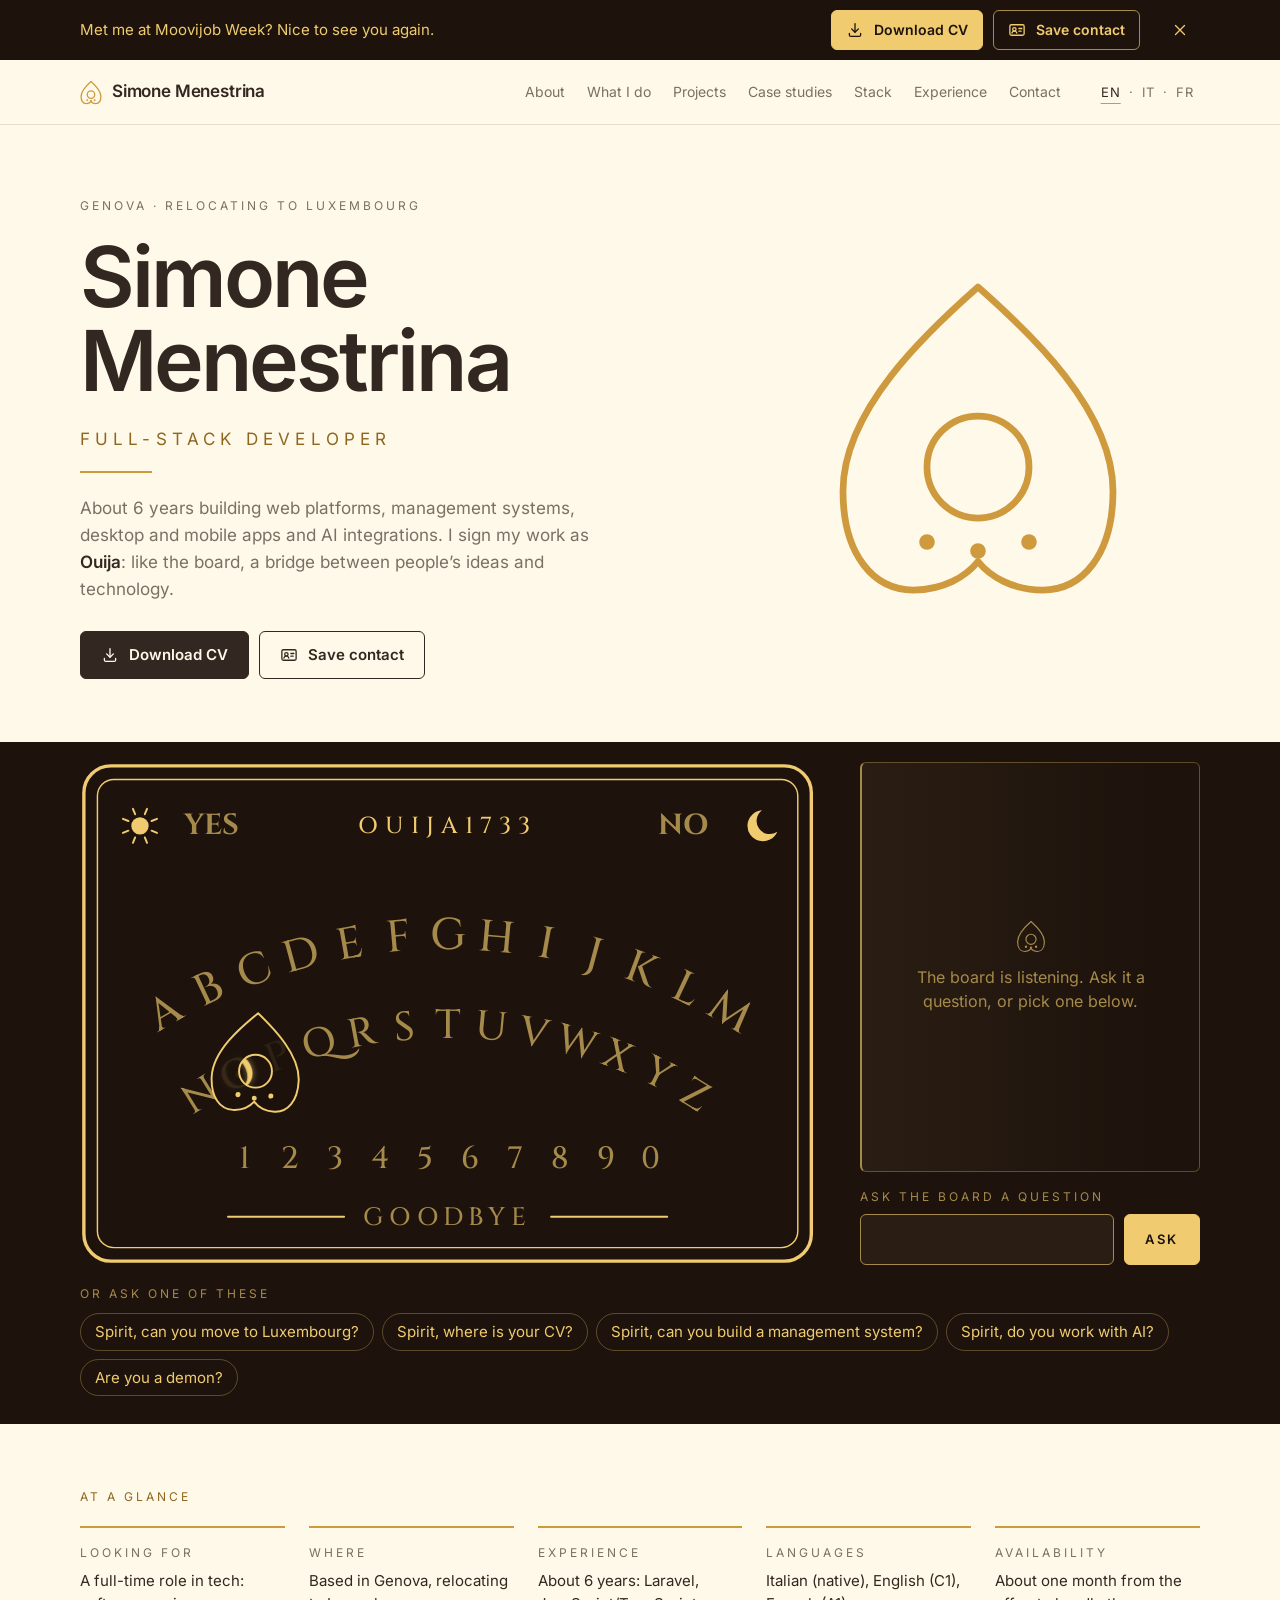
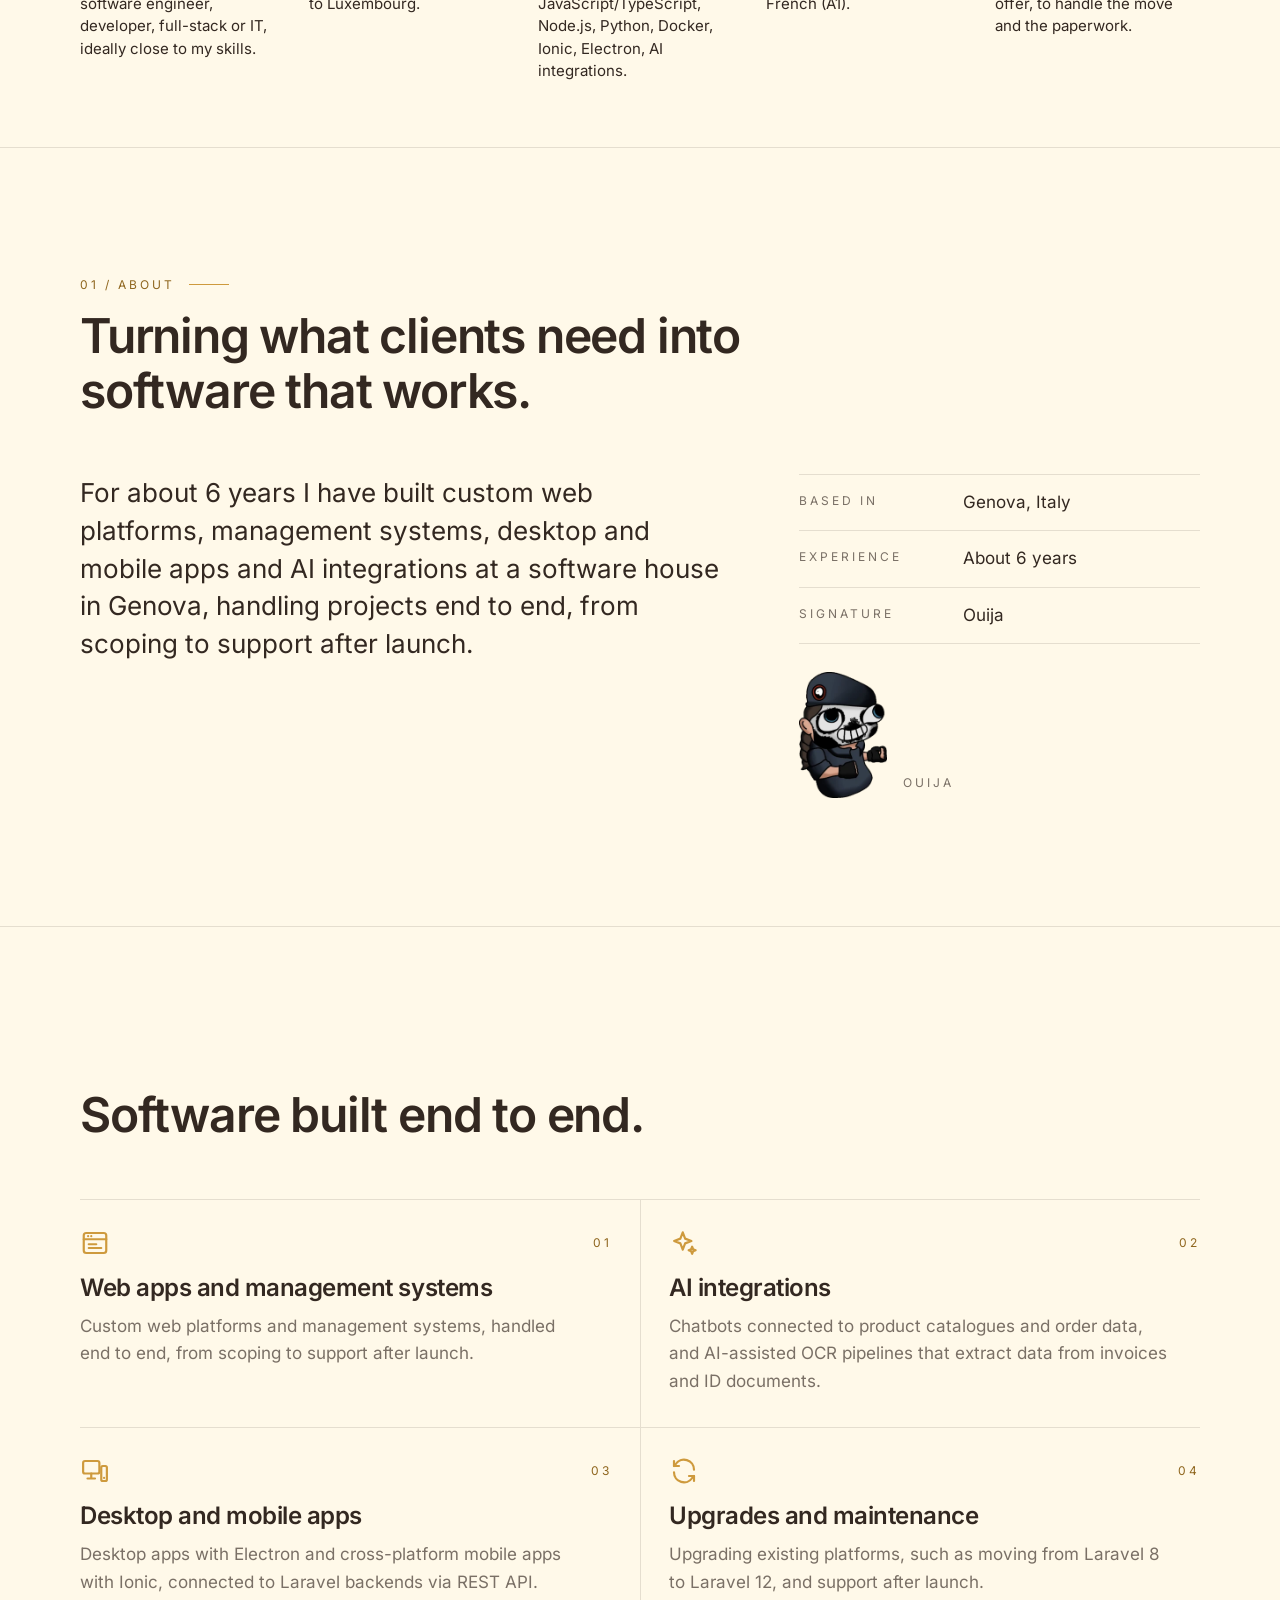
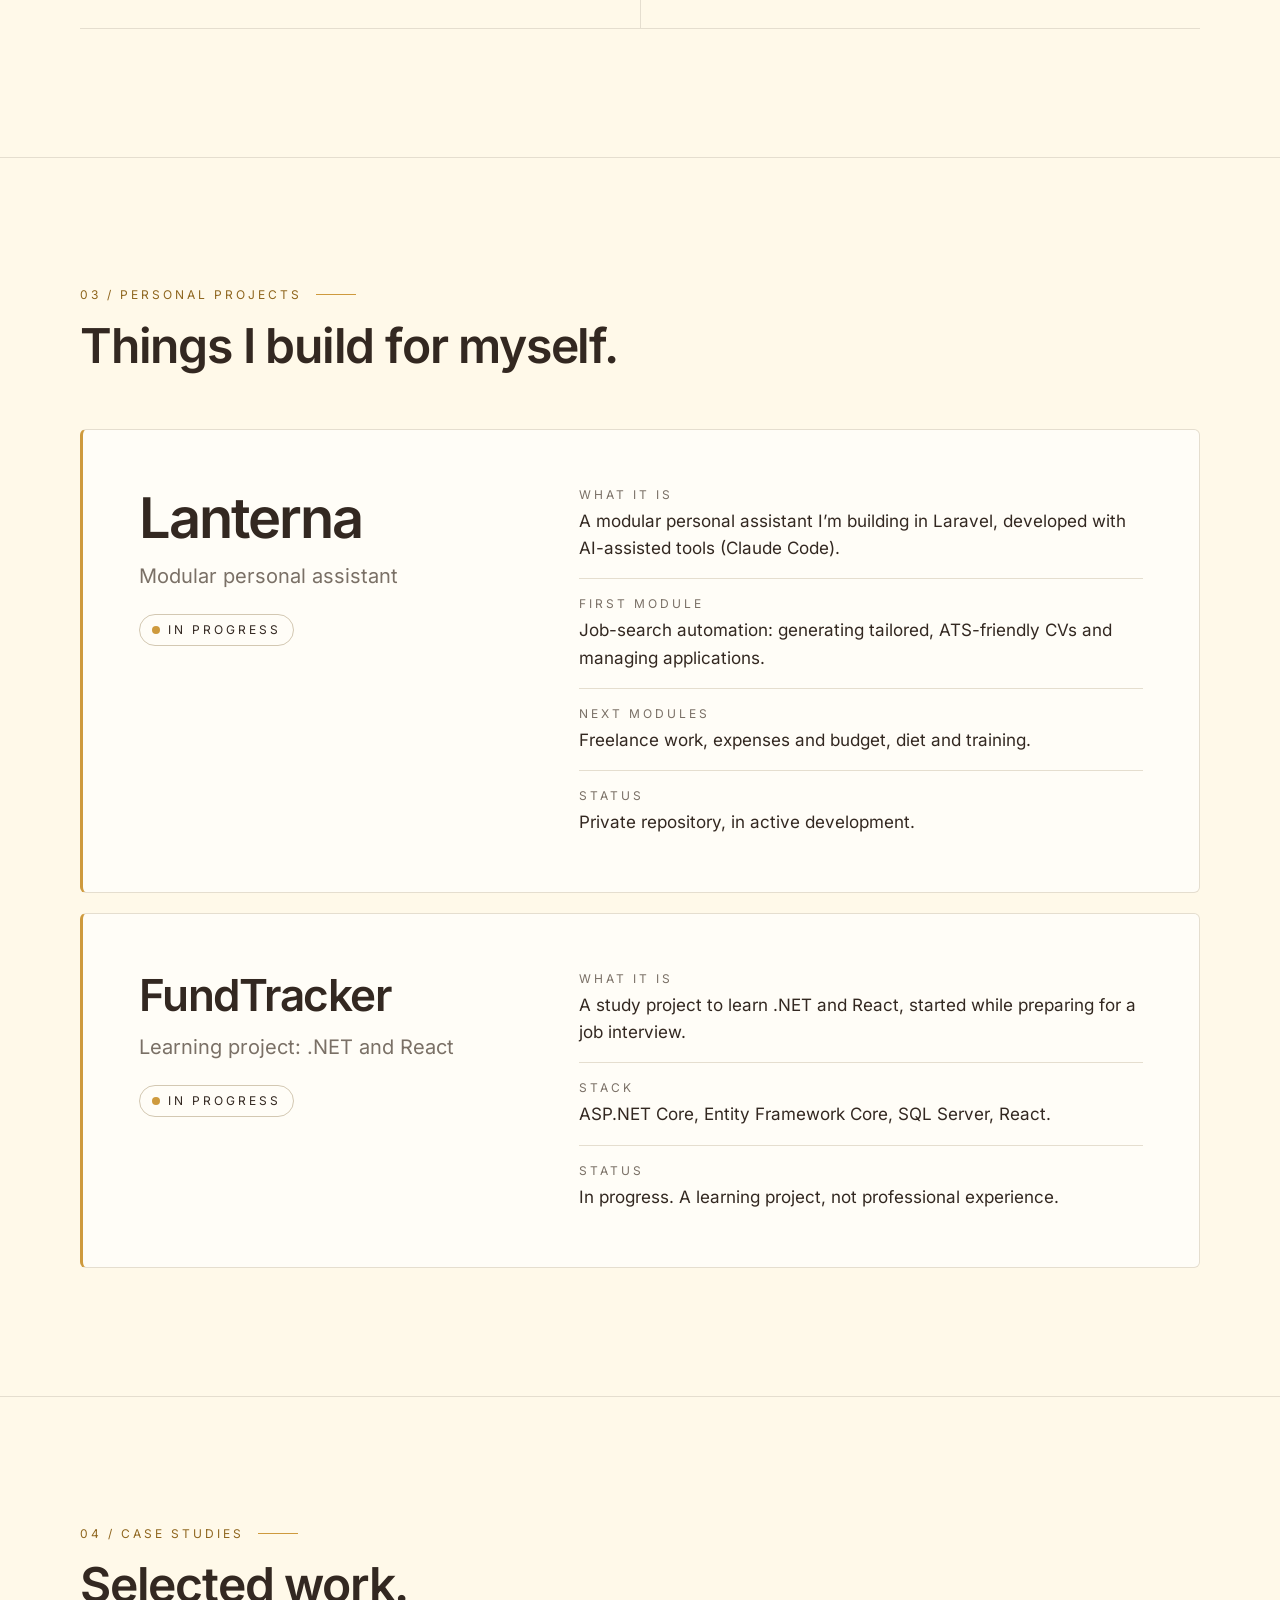
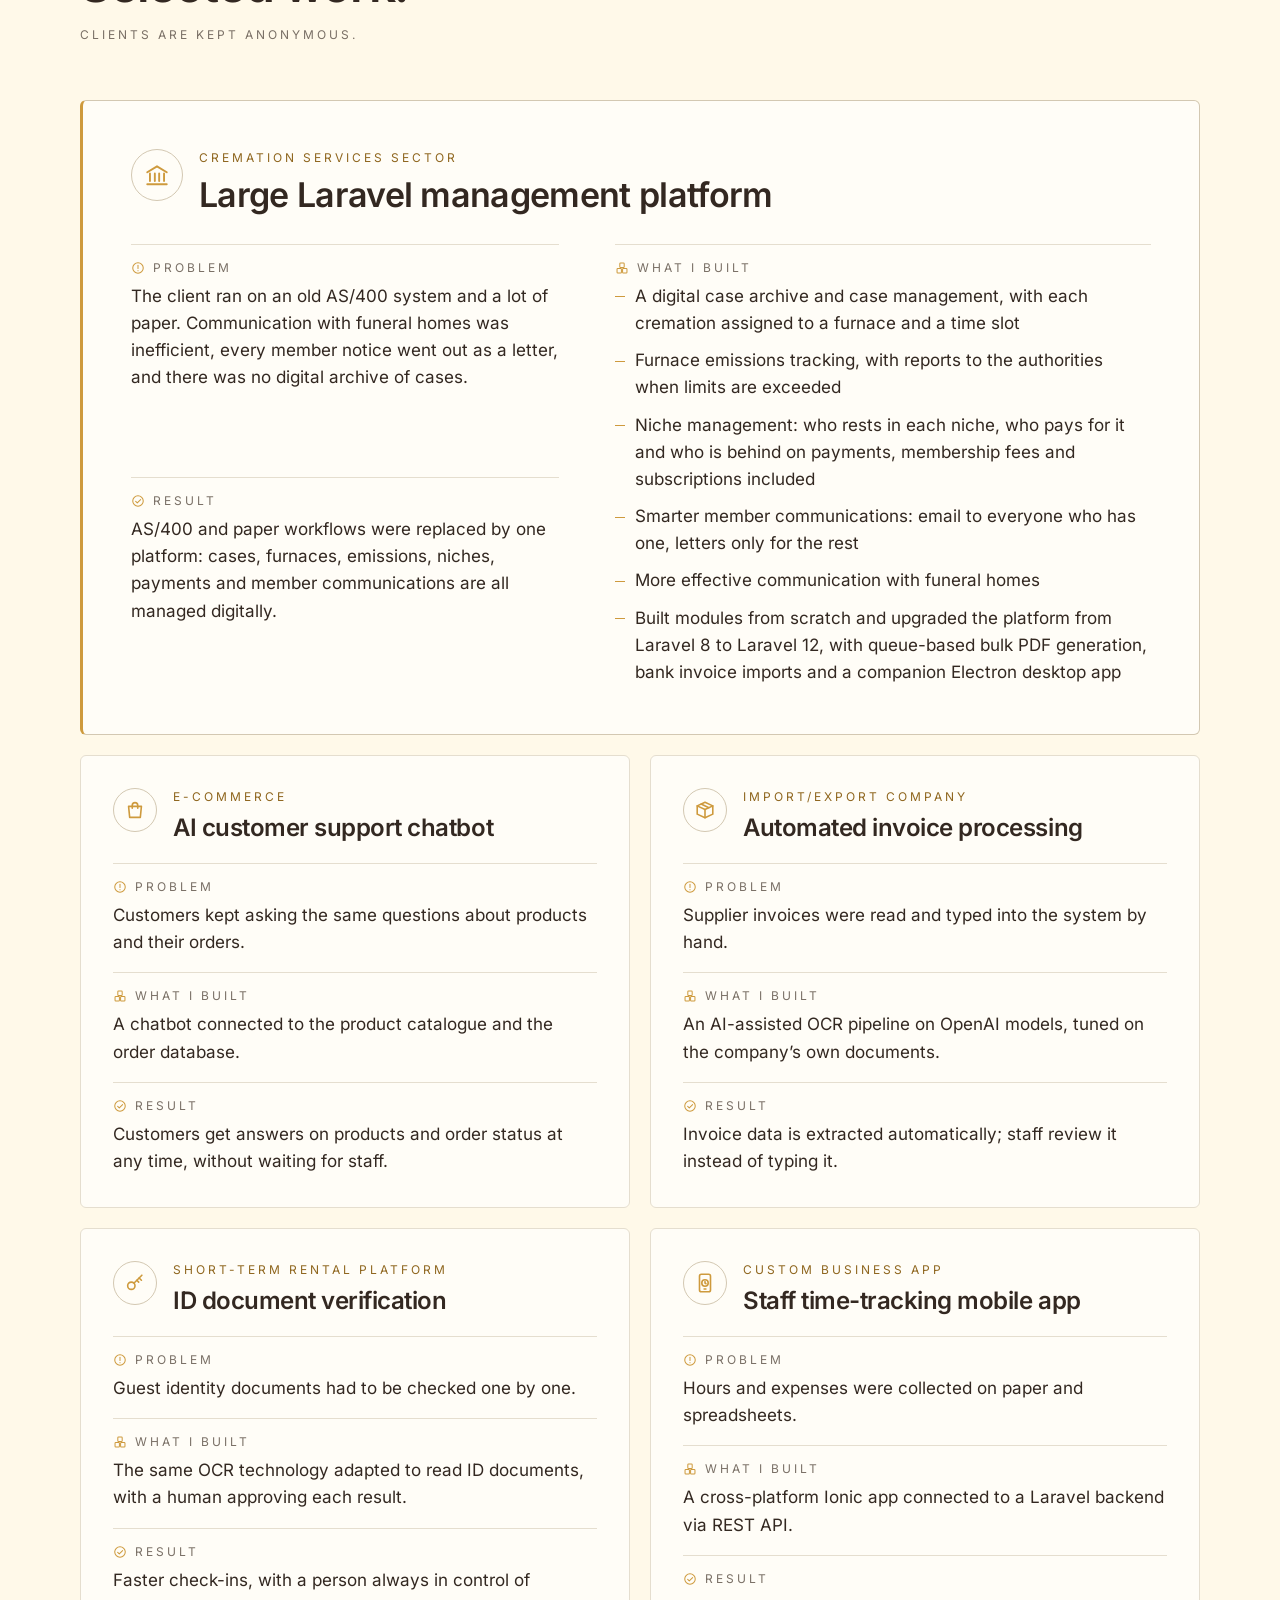
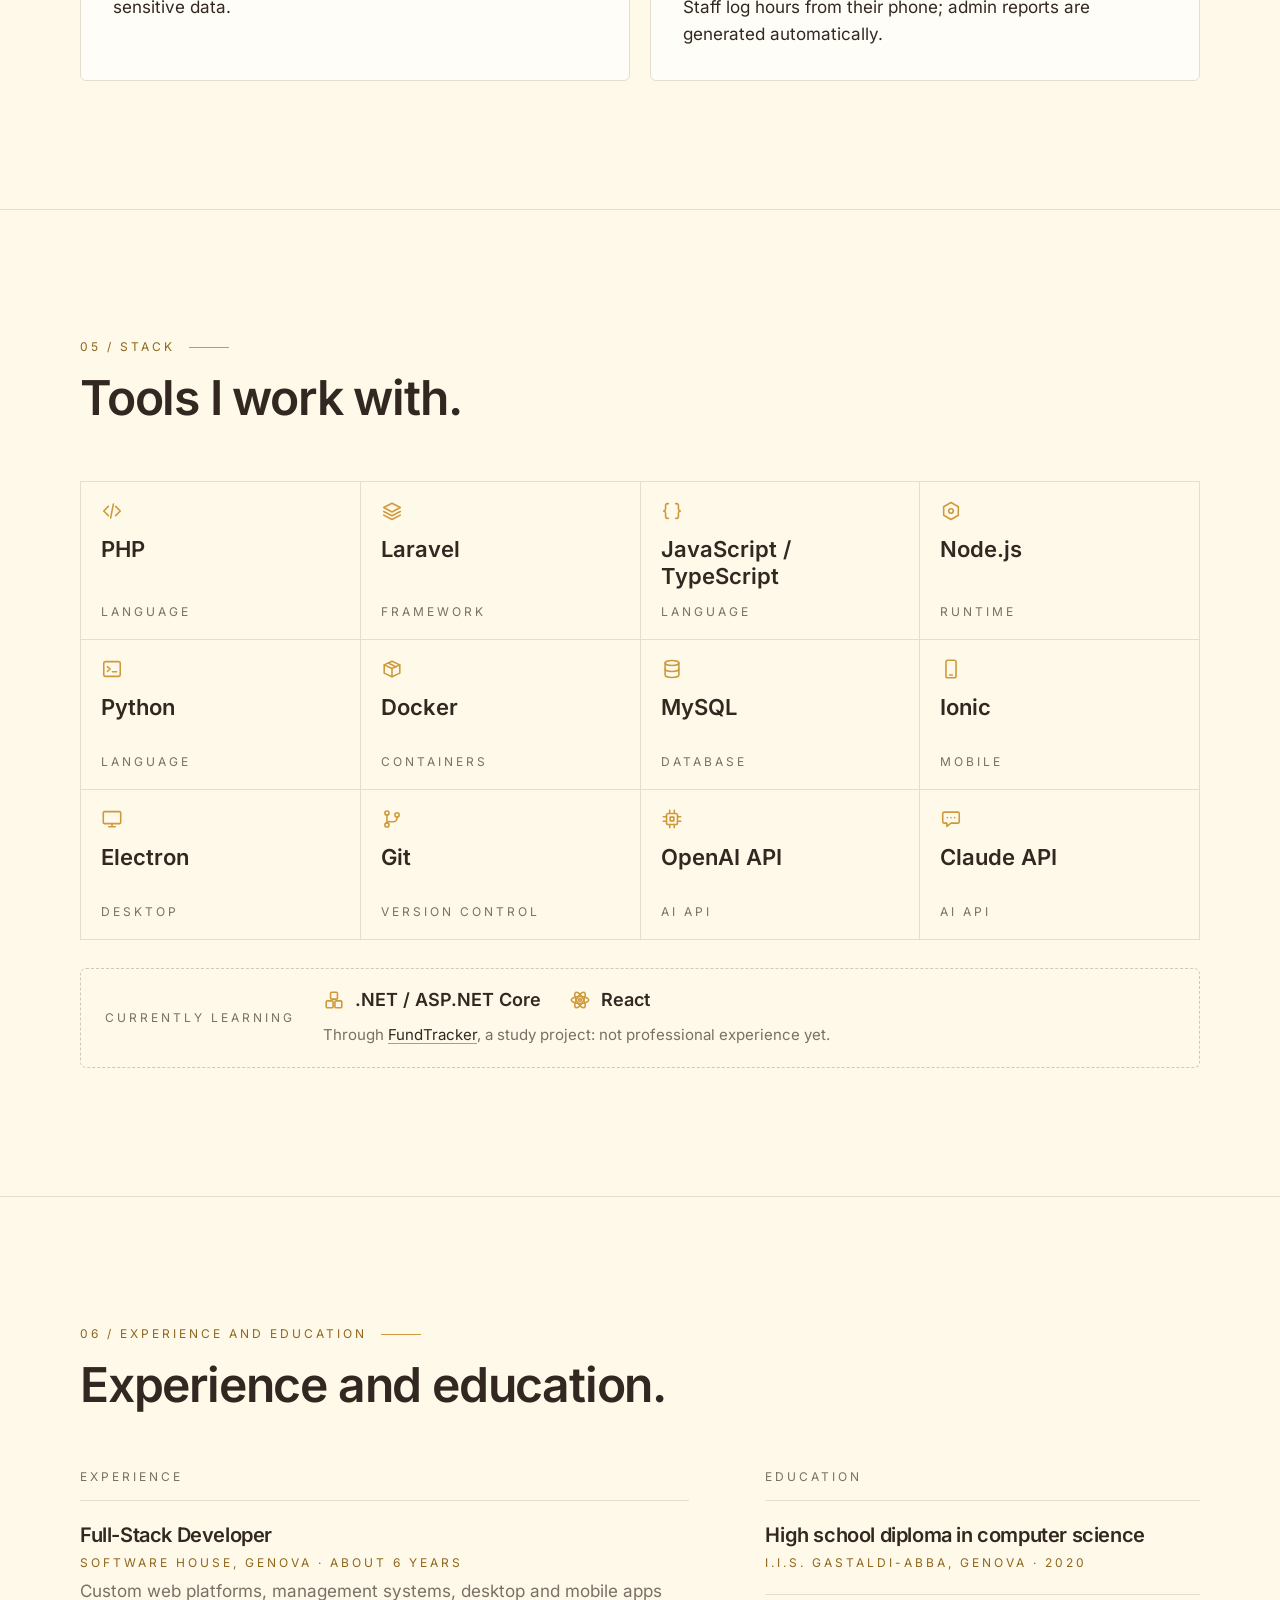
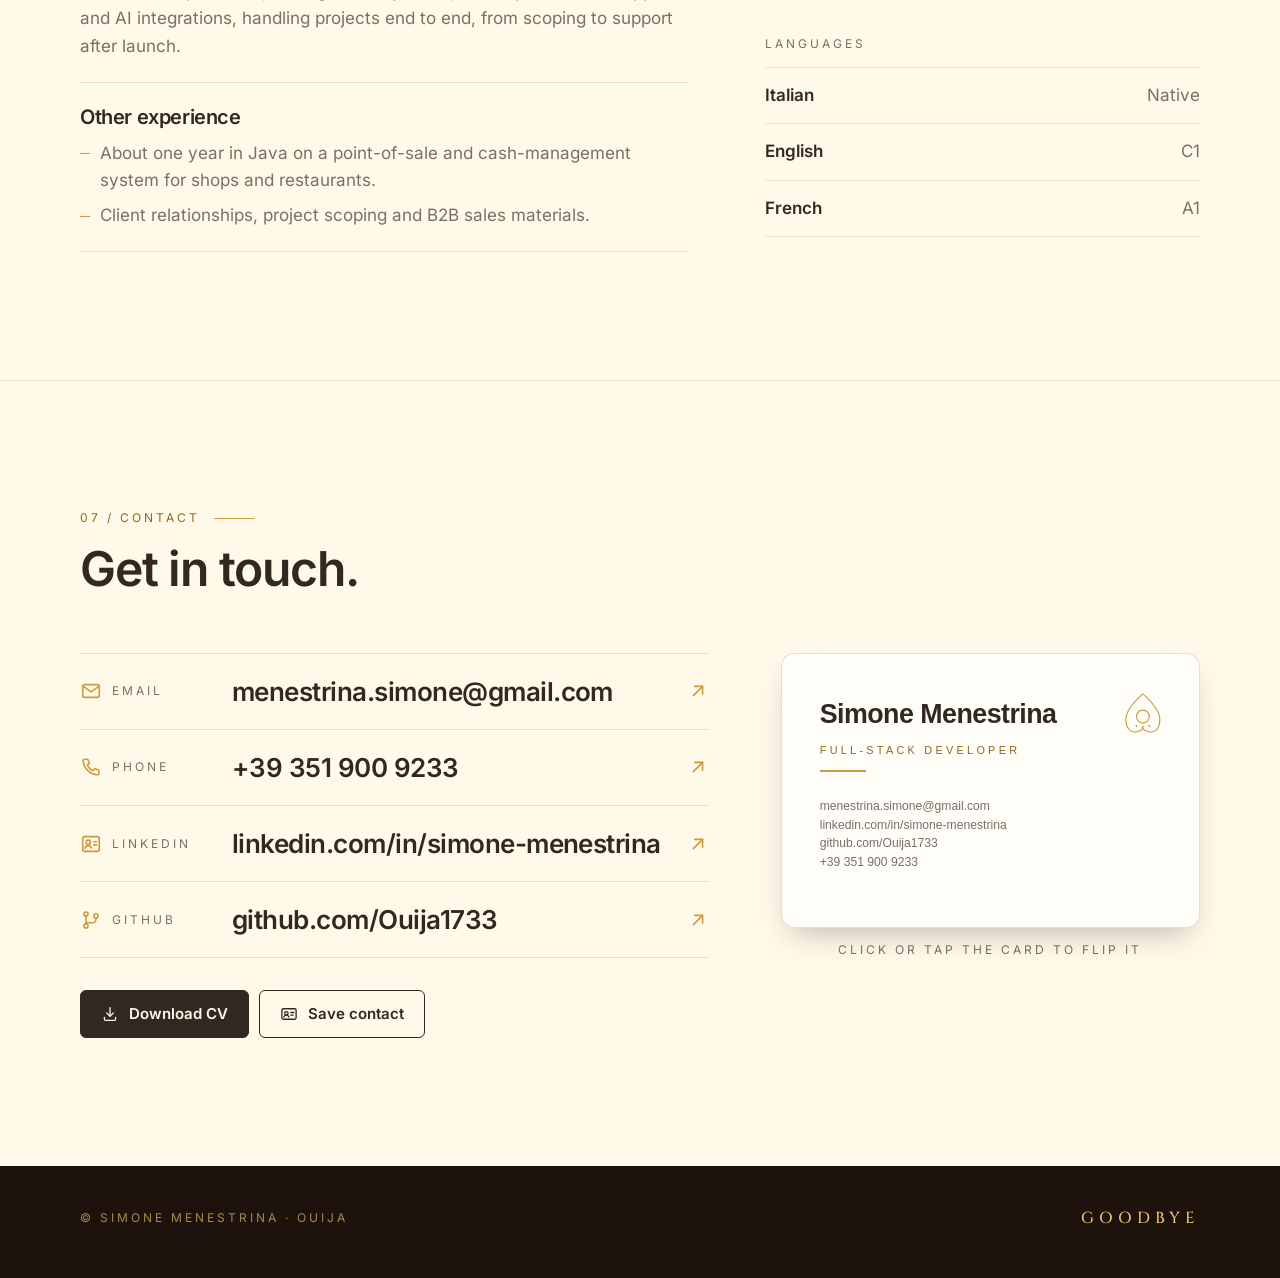
==== commit a0d894cc: "Add the CVs and link Download CV to each page's language - assets/cv/simone-menestrina-cv-{en,it,fr}" ====
--- a/index.html
+++ b/index.html
@@ -53,7 +53,7 @@
   <aside class="moovi" id="moovi" aria-label="Moovijob Week" data-from="2026-11-10" data-to="2026-12-15" hidden>
     <div class="wrap moovi-inner">
       <p class="moovi-text">Met me at Moovijob Week? Nice to see you again.</p>
-      <div class="actions moovi-actions"><a class="btn" href="assets/simone-menestrina.vcf"><svg class="icon icon-sm" viewBox="0 0 24 24" fill="none" stroke="currentColor" stroke-width="1.75" stroke-linecap="round" stroke-linejoin="round" aria-hidden="true" focusable="false"><rect x="2.5" y="5" width="19" height="14" rx="2"/><circle cx="8.5" cy="11" r="2.25"/><path d="M5.25 16a3.4 3.4 0 0 1 6.5 0"/><path d="M14.5 10h4M14.5 13.5h3"/></svg>Save contact</a></div>
+      <div class="actions moovi-actions"><a class="btn" href="assets/cv/simone-menestrina-cv-en.pdf" download><svg class="icon icon-sm" viewBox="0 0 24 24" fill="none" stroke="currentColor" stroke-width="1.75" stroke-linecap="round" stroke-linejoin="round" aria-hidden="true" focusable="false"><path d="M12 3.5v11"/><path d="M7.5 10.5 12 15l4.5-4.5"/><path d="M4.5 16.5v2a2 2 0 0 0 2 2h11a2 2 0 0 0 2-2v-2"/></svg>Download CV</a><a class="btn" href="assets/simone-menestrina.vcf"><svg class="icon icon-sm" viewBox="0 0 24 24" fill="none" stroke="currentColor" stroke-width="1.75" stroke-linecap="round" stroke-linejoin="round" aria-hidden="true" focusable="false"><rect x="2.5" y="5" width="19" height="14" rx="2"/><circle cx="8.5" cy="11" r="2.25"/><path d="M5.25 16a3.4 3.4 0 0 1 6.5 0"/><path d="M14.5 10h4M14.5 13.5h3"/></svg>Save contact</a></div>
       <button class="moovi-close" type="button" aria-label="Close"><svg class="icon icon-sm" viewBox="0 0 24 24" fill="none" stroke="currentColor" stroke-width="1.75" stroke-linecap="round" aria-hidden="true" focusable="false"><path d="M6 6l12 12M18 6 6 18"/></svg></button>
     </div>
   </aside>
@@ -96,7 +96,7 @@
             <p class="hero-role caps" data-reveal style="--d: 180ms">Full-Stack Developer</p>
             <p class="hero-bridge" data-reveal style="--d: 270ms">About 6 years building web platforms, management systems, desktop and mobile apps and AI integrations. I sign my work as <strong>Ouija</strong>: like the board, a bridge between people’s ideas and technology.</p>
             <p class="print-contacts">menestrina.simone@gmail.com · +39 351 900 9233 · linkedin.com/in/simone-menestrina · github.com/Ouija1733 · ouija1733.github.io</p>
-            <div class="actions hero-actions"><a class="btn" href="assets/simone-menestrina.vcf"><svg class="icon icon-sm" viewBox="0 0 24 24" fill="none" stroke="currentColor" stroke-width="1.75" stroke-linecap="round" stroke-linejoin="round" aria-hidden="true" focusable="false"><rect x="2.5" y="5" width="19" height="14" rx="2"/><circle cx="8.5" cy="11" r="2.25"/><path d="M5.25 16a3.4 3.4 0 0 1 6.5 0"/><path d="M14.5 10h4M14.5 13.5h3"/></svg>Save contact</a></div>
+            <div class="actions hero-actions"><a class="btn" href="assets/cv/simone-menestrina-cv-en.pdf" download><svg class="icon icon-sm" viewBox="0 0 24 24" fill="none" stroke="currentColor" stroke-width="1.75" stroke-linecap="round" stroke-linejoin="round" aria-hidden="true" focusable="false"><path d="M12 3.5v11"/><path d="M7.5 10.5 12 15l4.5-4.5"/><path d="M4.5 16.5v2a2 2 0 0 0 2 2h11a2 2 0 0 0 2-2v-2"/></svg>Download CV</a><a class="btn" href="assets/simone-menestrina.vcf"><svg class="icon icon-sm" viewBox="0 0 24 24" fill="none" stroke="currentColor" stroke-width="1.75" stroke-linecap="round" stroke-linejoin="round" aria-hidden="true" focusable="false"><rect x="2.5" y="5" width="19" height="14" rx="2"/><circle cx="8.5" cy="11" r="2.25"/><path d="M5.25 16a3.4 3.4 0 0 1 6.5 0"/><path d="M14.5 10h4M14.5 13.5h3"/></svg>Save contact</a></div>
           </div>
 
           <div class="hero-mark"><svg class="hero-planchette" viewBox="-50 -65 100 111" aria-hidden="true" focusable="false"><path class="pm-line" d="M0 -60C17 -45 45 -19 45 8C45 29 35 41 21.5 41C11.5 41 4 36.5 0 31.5C-4 36.5 -11.5 41 -21.5 41C-35 41 -45 29 -45 8C-45 -19 -17 -45 0 -60Z"/><circle class="pm-line" r="17"/><g class="pm-dots"><circle cx="-17" cy="25" r="2.6"/><circle cx="0" cy="28" r="2.6"/><circle cx="17" cy="25" r="2.6"/></g></svg></div>
@@ -144,7 +144,7 @@
 
           <div class="ask-answer" id="ask-answer" aria-live="polite"><p class="ask-idle">The board is listening. Ask it a question, or pick one below.</p></div>
 
-          <form class="ask" id="ask" autocomplete="off" data-faq="{&quot;topics&quot;: [{&quot;id&quot;: &quot;job&quot;, &quot;word&quot;: &quot;FULL TIME&quot;, &quot;text&quot;: &quot;A full-time role in tech: software engineer, developer, full-stack or IT, ideally close to what I already do.&quot;, &quot;keywords&quot;: [&quot;looking for&quot;, &quot;seeking&quot;, &quot;search*&quot;, &quot;job*&quot;, &quot;role*&quot;, &quot;position*&quot;, &quot;opportunit*&quot;, &quot;vacanc*&quot;, &quot;full time&quot;, &quot;fulltime&quot;, &quot;part time&quot;, &quot;career&quot;, &quot;open to&quot;, &quot;hire&quot;, &quot;hiring&quot;, &quot;employ*&quot;, &quot;recruit*&quot;]}, {&quot;id&quot;: &quot;relocate&quot;, &quot;word&quot;: &quot;YES&quot;, &quot;text&quot;: &quot;Yes: I’m relocating to Luxembourg, and that’s exactly why I’m looking for work there.&quot;, &quot;keywords&quot;: [&quot;luxembourg*&quot;, &quot;luxemburg*&quot;, &quot;lux&quot;, &quot;relocat*&quot;, &quot;move&quot;, &quot;moving&quot;, &quot;move to&quot;, &quot;abroad&quot;, &quot;border&quot;, &quot;cross border&quot;, &quot;frontalier*&quot;]}, {&quot;id&quot;: &quot;cv&quot;, &quot;word&quot;: &quot;CV&quot;, &quot;text&quot;: &quot;Print this page: it turns into a clean CV. Or write to me and I’ll send you the PDF.&quot;, &quot;keywords&quot;: [&quot;cv&quot;, &quot;cvs&quot;, &quot;resume*&quot;, &quot;curriculum*&quot;]}, {&quot;id&quot;: &quot;availability&quot;, &quot;word&quot;: &quot;1 MONTH&quot;, &quot;text&quot;: &quot;About one month from the offer, to handle the move and the paperwork.&quot;, &quot;keywords&quot;: [&quot;availab*&quot;, &quot;notice&quot;, &quot;notice period&quot;, &quot;start*&quot;, &quot;join*&quot;, &quot;begin*&quot;, &quot;how soon&quot;, &quot;when can you&quot;]}, {&quot;id&quot;: &quot;french&quot;, &quot;word&quot;: &quot;A1&quot;, &quot;text&quot;: &quot;Un peu! French A1 for now. Italian is my native language and my English is C1.&quot;, &quot;keywords&quot;: [&quot;french&quot;, &quot;francais&quot;, &quot;parlez vous&quot;, &quot;parles tu&quot;]}, {&quot;id&quot;: &quot;english&quot;, &quot;word&quot;: &quot;C1&quot;, &quot;text&quot;: &quot;Yes, C1. Italian is my native language, and my French is A1.&quot;, &quot;keywords&quot;: [&quot;english&quot;]}, {&quot;id&quot;: &quot;fundtracker&quot;, &quot;word&quot;: &quot;LEARNING&quot;, &quot;text&quot;: &quot;FundTracker: a study project to learn .NET and React (ASP.NET Core, EF Core, SQL Server). Still in progress.&quot;, &quot;keywords&quot;: [&quot;fundtracker&quot;, &quot;fund tracker&quot;, &quot;net&quot;, &quot;dotnet&quot;, &quot;asp net&quot;, &quot;c sharp&quot;, &quot;csharp&quot;, &quot;react&quot;, &quot;entity framework&quot;, &quot;sql server&quot;, &quot;learn*&quot;, &quot;study*&quot;, &quot;studying&quot;]}, {&quot;id&quot;: &quot;build&quot;, &quot;word&quot;: &quot;6 YEARS&quot;, &quot;text&quot;: &quot;Custom web apps and management systems are what I’ve built for about 6 years, mostly in Laravel.&quot;, &quot;keywords&quot;: [&quot;management system*&quot;, &quot;management software&quot;, &quot;management platform*&quot;, &quot;gestional*&quot;, &quot;erp&quot;, &quot;crm&quot;, &quot;web app*&quot;, &quot;webapp*&quot;, &quot;web application*&quot;, &quot;website*&quot;, &quot;web site*&quot;, &quot;site&quot;, &quot;sites&quot;, &quot;web platform*&quot;, &quot;platform*&quot;, &quot;custom software&quot;, &quot;dashboard*&quot;, &quot;back office&quot;, &quot;backoffice&quot;, &quot;portal*&quot;, &quot;e commerce&quot;, &quot;ecommerce&quot;]}, {&quot;id&quot;: &quot;ai&quot;, &quot;word&quot;: &quot;AI&quot;, &quot;text&quot;: &quot;Every day: AI chatbots, document processing and automations connected to real data.&quot;, &quot;keywords&quot;: [&quot;ai&quot;, &quot;a i&quot;, &quot;artificial intelligence&quot;, &quot;chatbot*&quot;, &quot;chat bot*&quot;, &quot;gpt*&quot;, &quot;chatgpt&quot;, &quot;openai&quot;, &quot;claude&quot;, &quot;anthropic&quot;, &quot;llm*&quot;, &quot;ocr&quot;, &quot;machine learning&quot;, &quot;automat*&quot;, &quot;agent*&quot;, &quot;bot&quot;, &quot;bots&quot;, &quot;prompt*&quot;, &quot;rag&quot;]}, {&quot;id&quot;: &quot;upgrade&quot;, &quot;word&quot;: &quot;FIX&quot;, &quot;text&quot;: &quot;I’ve upgraded a large platform from Laravel 8 to 12, and I’m happy to work on existing code.&quot;, &quot;keywords&quot;: [&quot;upgrad*&quot;, &quot;updat*&quot;, &quot;migrat*&quot;, &quot;maintenan*&quot;, &quot;maintain*&quot;, &quot;legacy&quot;, &quot;existing&quot;, &quot;refactor*&quot;, &quot;old code&quot;, &quot;old project*&quot;, &quot;old site*&quot;, &quot;take over&quot;, &quot;takeover&quot;, &quot;support&quot;]}, {&quot;id&quot;: &quot;bug&quot;, &quot;word&quot;: &quot;FIX&quot;, &quot;text&quot;: &quot;Only the ones I’m about to fix.&quot;, &quot;keywords&quot;: [&quot;bug*&quot;, &quot;error*&quot;, &quot;broken&quot;, &quot;crash*&quot;, &quot;fix*&quot;, &quot;debug*&quot;, &quot;issue*&quot;, &quot;glitch*&quot;]}, {&quot;id&quot;: &quot;tech&quot;, &quot;word&quot;: &quot;LARAVEL&quot;, &quot;text&quot;: &quot;Fluent PHP and Laravel, plus JavaScript, Node.js, Python and Docker. And Italian and English, for the living.&quot;, &quot;keywords&quot;: [&quot;laravel&quot;, &quot;php&quot;, &quot;javascript&quot;, &quot;js&quot;, &quot;typescript&quot;, &quot;ts&quot;, &quot;node*&quot;, &quot;python&quot;, &quot;docker&quot;, &quot;mysql&quot;, &quot;sql&quot;, &quot;stack*&quot;, &quot;tech*&quot;, &quot;language*&quot;, &quot;speak*&quot;, &quot;framework*&quot;, &quot;programming&quot;, &quot;tools&quot;, &quot;backend&quot;, &quot;frontend&quot;, &quot;full stack&quot;, &quot;fullstack&quot;, &quot;database*&quot;, &quot;db&quot;]}, {&quot;id&quot;: &quot;who&quot;, &quot;word&quot;: &quot;OUIJA&quot;, &quot;text&quot;: &quot;Ouija: Simone’s signature and alter ego. Here it is, without the board.&quot;, &quot;keywords&quot;: [&quot;who are you&quot;, &quot;who is&quot;, &quot;who r u&quot;, &quot;your name&quot;, &quot;name&quot;, &quot;ouija&quot;, &quot;mascot*&quot;, &quot;yourself&quot;, &quot;about you&quot;, &quot;introduce&quot;, &quot;skull*&quot;]}, {&quot;id&quot;: &quot;demon&quot;, &quot;word&quot;: &quot;CODE&quot;, &quot;text&quot;: &quot;A code daemon.&quot;, &quot;keywords&quot;: [&quot;demon*&quot;, &quot;daemon*&quot;, &quot;devil*&quot;, &quot;satan*&quot;, &quot;ghost*&quot;, &quot;spirit*&quot;, &quot;evil&quot;, &quot;possess*&quot;, &quot;haunt*&quot;, &quot;soul*&quot;, &quot;dead&quot;, &quot;witch*&quot;]}, {&quot;id&quot;: &quot;where&quot;, &quot;word&quot;: &quot;GENOVA&quot;, &quot;text&quot;: &quot;In Genova, Italy, for now: I’m relocating to Luxembourg.&quot;, &quot;keywords&quot;: [&quot;where&quot;, &quot;city&quot;, &quot;located&quot;, &quot;location&quot;, &quot;based&quot;, &quot;remote*&quot;, &quot;genova&quot;, &quot;genoa&quot;, &quot;italy&quot;, &quot;italian&quot;, &quot;country&quot;, &quot;live&quot;, &quot;on site&quot;, &quot;onsite&quot;]}, {&quot;id&quot;: &quot;apps&quot;, &quot;word&quot;: &quot;APP&quot;, &quot;text&quot;: &quot;Desktop apps with Electron and cross-platform mobile apps with Ionic.&quot;, &quot;keywords&quot;: [&quot;app&quot;, &quot;apps&quot;, &quot;application*&quot;, &quot;mobile&quot;, &quot;desktop&quot;, &quot;electron&quot;, &quot;ionic&quot;, &quot;android&quot;, &quot;ios&quot;, &quot;iphone&quot;, &quot;smartphone&quot;, &quot;phone*&quot;, &quot;tablet*&quot;]}, {&quot;id&quot;: &quot;price&quot;, &quot;word&quot;: &quot;DEPENDS&quot;, &quot;text&quot;: &quot;It depends on the project. Send me an email and I’ll give you a clear estimate.&quot;, &quot;keywords&quot;: [&quot;price*&quot;, &quot;pricing&quot;, &quot;cost*&quot;, &quot;rate&quot;, &quot;rates&quot;, &quot;budget*&quot;, &quot;quote*&quot;, &quot;estimat*&quot;, &quot;how much&quot;, &quot;fee*&quot;, &quot;money&quot;, &quot;pay*&quot;, &quot;charge*&quot;, &quot;expensive&quot;, &quot;cheap&quot;, &quot;timeline*&quot;, &quot;deadline*&quot;, &quot;how long&quot;, &quot;how fast&quot;, &quot;when&quot;, &quot;time&quot;, &quot;hour*&quot;, &quot;day&quot;, &quot;days&quot;, &quot;week*&quot;, &quot;month*&quot;]}, {&quot;id&quot;: &quot;contact&quot;, &quot;word&quot;: &quot;HELLO&quot;, &quot;text&quot;: &quot;Email, phone or LinkedIn: everything is at the bottom of the page. Or tap Save contact.&quot;, &quot;keywords&quot;: [&quot;contact*&quot;, &quot;email*&quot;, &quot;e mail&quot;, &quot;mail&quot;, &quot;reach&quot;, &quot;linkedin&quot;, &quot;github&quot;, &quot;talk&quot;, &quot;call&quot;, &quot;write&quot;, &quot;message&quot;, &quot;get in touch&quot;, &quot;touch&quot;, &quot;collaborat*&quot;, &quot;work together&quot;, &quot;work with you&quot;]}, {&quot;id&quot;: &quot;lanterna&quot;, &quot;word&quot;: &quot;LANTERNA&quot;, &quot;text&quot;: &quot;My personal assistant in Laravel, still in progress. Its name comes from Genova’s lighthouse.&quot;, &quot;keywords&quot;: [&quot;lanterna&quot;, &quot;lantern*&quot;, &quot;assistant&quot;, &quot;personal project*&quot;, &quot;side project*&quot;, &quot;lighthouse&quot;]}, {&quot;id&quot;: &quot;coffee&quot;, &quot;word&quot;: &quot;COFFEE&quot;, &quot;text&quot;: &quot;Always.&quot;, &quot;keywords&quot;: [&quot;coffee*&quot;, &quot;espresso*&quot;, &quot;cappuccino*&quot;, &quot;caffeine&quot;, &quot;latte&quot;]}], &quot;fallback&quot;: {&quot;word&quot;: &quot;ASK AGAIN&quot;, &quot;text&quot;: &quot;The spirits didn’t understand. Try one of the questions below.&quot;}}" data-prefix="The board says:" data-empty="Type a question first." data-spelling="The spirits are spelling" data-mascot="assets/ouija-small.webp" data-mascot-alt="Ouija, Simone’s mascot: a cartoon character with a dark beret, a white skull-like face, a long braid and fingerless gloves.">
+          <form class="ask" id="ask" autocomplete="off" data-faq="{&quot;topics&quot;: [{&quot;id&quot;: &quot;job&quot;, &quot;word&quot;: &quot;FULL TIME&quot;, &quot;text&quot;: &quot;A full-time role in tech: software engineer, developer, full-stack or IT, ideally close to what I already do.&quot;, &quot;keywords&quot;: [&quot;looking for&quot;, &quot;seeking&quot;, &quot;search*&quot;, &quot;job*&quot;, &quot;role*&quot;, &quot;position*&quot;, &quot;opportunit*&quot;, &quot;vacanc*&quot;, &quot;full time&quot;, &quot;fulltime&quot;, &quot;part time&quot;, &quot;career&quot;, &quot;open to&quot;, &quot;hire&quot;, &quot;hiring&quot;, &quot;employ*&quot;, &quot;recruit*&quot;]}, {&quot;id&quot;: &quot;relocate&quot;, &quot;word&quot;: &quot;YES&quot;, &quot;text&quot;: &quot;Yes: I’m relocating to Luxembourg, and that’s exactly why I’m looking for work there.&quot;, &quot;keywords&quot;: [&quot;luxembourg*&quot;, &quot;luxemburg*&quot;, &quot;lux&quot;, &quot;relocat*&quot;, &quot;move&quot;, &quot;moving&quot;, &quot;move to&quot;, &quot;abroad&quot;, &quot;border&quot;, &quot;cross border&quot;, &quot;frontalier*&quot;]}, {&quot;id&quot;: &quot;cv&quot;, &quot;word&quot;: &quot;CV&quot;, &quot;text&quot;: &quot;Right at the top of the page, next to Save contact.&quot;, &quot;keywords&quot;: [&quot;cv&quot;, &quot;cvs&quot;, &quot;resume*&quot;, &quot;curriculum*&quot;]}, {&quot;id&quot;: &quot;availability&quot;, &quot;word&quot;: &quot;1 MONTH&quot;, &quot;text&quot;: &quot;About one month from the offer, to handle the move and the paperwork.&quot;, &quot;keywords&quot;: [&quot;availab*&quot;, &quot;notice&quot;, &quot;notice period&quot;, &quot;start*&quot;, &quot;join*&quot;, &quot;begin*&quot;, &quot;how soon&quot;, &quot;when can you&quot;]}, {&quot;id&quot;: &quot;french&quot;, &quot;word&quot;: &quot;A1&quot;, &quot;text&quot;: &quot;Un peu! French A1 for now. Italian is my native language and my English is C1.&quot;, &quot;keywords&quot;: [&quot;french&quot;, &quot;francais&quot;, &quot;parlez vous&quot;, &quot;parles tu&quot;]}, {&quot;id&quot;: &quot;english&quot;, &quot;word&quot;: &quot;C1&quot;, &quot;text&quot;: &quot;Yes, C1. Italian is my native language, and my French is A1.&quot;, &quot;keywords&quot;: [&quot;english&quot;]}, {&quot;id&quot;: &quot;fundtracker&quot;, &quot;word&quot;: &quot;LEARNING&quot;, &quot;text&quot;: &quot;FundTracker: a study project to learn .NET and React (ASP.NET Core, EF Core, SQL Server). Still in progress.&quot;, &quot;keywords&quot;: [&quot;fundtracker&quot;, &quot;fund tracker&quot;, &quot;net&quot;, &quot;dotnet&quot;, &quot;asp net&quot;, &quot;c sharp&quot;, &quot;csharp&quot;, &quot;react&quot;, &quot;entity framework&quot;, &quot;sql server&quot;, &quot;learn*&quot;, &quot;study*&quot;, &quot;studying&quot;]}, {&quot;id&quot;: &quot;build&quot;, &quot;word&quot;: &quot;6 YEARS&quot;, &quot;text&quot;: &quot;Custom web apps and management systems are what I’ve built for about 6 years, mostly in Laravel.&quot;, &quot;keywords&quot;: [&quot;management system*&quot;, &quot;management software&quot;, &quot;management platform*&quot;, &quot;gestional*&quot;, &quot;erp&quot;, &quot;crm&quot;, &quot;web app*&quot;, &quot;webapp*&quot;, &quot;web application*&quot;, &quot;website*&quot;, &quot;web site*&quot;, &quot;site&quot;, &quot;sites&quot;, &quot;web platform*&quot;, &quot;platform*&quot;, &quot;custom software&quot;, &quot;dashboard*&quot;, &quot;back office&quot;, &quot;backoffice&quot;, &quot;portal*&quot;, &quot;e commerce&quot;, &quot;ecommerce&quot;]}, {&quot;id&quot;: &quot;ai&quot;, &quot;word&quot;: &quot;AI&quot;, &quot;text&quot;: &quot;Every day: AI chatbots, document processing and automations connected to real data.&quot;, &quot;keywords&quot;: [&quot;ai&quot;, &quot;a i&quot;, &quot;artificial intelligence&quot;, &quot;chatbot*&quot;, &quot;chat bot*&quot;, &quot;gpt*&quot;, &quot;chatgpt&quot;, &quot;openai&quot;, &quot;claude&quot;, &quot;anthropic&quot;, &quot;llm*&quot;, &quot;ocr&quot;, &quot;machine learning&quot;, &quot;automat*&quot;, &quot;agent*&quot;, &quot;bot&quot;, &quot;bots&quot;, &quot;prompt*&quot;, &quot;rag&quot;]}, {&quot;id&quot;: &quot;upgrade&quot;, &quot;word&quot;: &quot;FIX&quot;, &quot;text&quot;: &quot;I’ve upgraded a large platform from Laravel 8 to 12, and I’m happy to work on existing code.&quot;, &quot;keywords&quot;: [&quot;upgrad*&quot;, &quot;updat*&quot;, &quot;migrat*&quot;, &quot;maintenan*&quot;, &quot;maintain*&quot;, &quot;legacy&quot;, &quot;existing&quot;, &quot;refactor*&quot;, &quot;old code&quot;, &quot;old project*&quot;, &quot;old site*&quot;, &quot;take over&quot;, &quot;takeover&quot;, &quot;support&quot;]}, {&quot;id&quot;: &quot;bug&quot;, &quot;word&quot;: &quot;FIX&quot;, &quot;text&quot;: &quot;Only the ones I’m about to fix.&quot;, &quot;keywords&quot;: [&quot;bug*&quot;, &quot;error*&quot;, &quot;broken&quot;, &quot;crash*&quot;, &quot;fix*&quot;, &quot;debug*&quot;, &quot;issue*&quot;, &quot;glitch*&quot;]}, {&quot;id&quot;: &quot;tech&quot;, &quot;word&quot;: &quot;LARAVEL&quot;, &quot;text&quot;: &quot;Fluent PHP and Laravel, plus JavaScript, Node.js, Python and Docker. And Italian and English, for the living.&quot;, &quot;keywords&quot;: [&quot;laravel&quot;, &quot;php&quot;, &quot;javascript&quot;, &quot;js&quot;, &quot;typescript&quot;, &quot;ts&quot;, &quot;node*&quot;, &quot;python&quot;, &quot;docker&quot;, &quot;mysql&quot;, &quot;sql&quot;, &quot;stack*&quot;, &quot;tech*&quot;, &quot;language*&quot;, &quot;speak*&quot;, &quot;framework*&quot;, &quot;programming&quot;, &quot;tools&quot;, &quot;backend&quot;, &quot;frontend&quot;, &quot;full stack&quot;, &quot;fullstack&quot;, &quot;database*&quot;, &quot;db&quot;]}, {&quot;id&quot;: &quot;who&quot;, &quot;word&quot;: &quot;OUIJA&quot;, &quot;text&quot;: &quot;Ouija: Simone’s signature and alter ego. Here it is, without the board.&quot;, &quot;keywords&quot;: [&quot;who are you&quot;, &quot;who is&quot;, &quot;who r u&quot;, &quot;your name&quot;, &quot;name&quot;, &quot;ouija&quot;, &quot;mascot*&quot;, &quot;yourself&quot;, &quot;about you&quot;, &quot;introduce&quot;, &quot;skull*&quot;]}, {&quot;id&quot;: &quot;demon&quot;, &quot;word&quot;: &quot;CODE&quot;, &quot;text&quot;: &quot;A code daemon.&quot;, &quot;keywords&quot;: [&quot;demon*&quot;, &quot;daemon*&quot;, &quot;devil*&quot;, &quot;satan*&quot;, &quot;ghost*&quot;, &quot;spirit*&quot;, &quot;evil&quot;, &quot;possess*&quot;, &quot;haunt*&quot;, &quot;soul*&quot;, &quot;dead&quot;, &quot;witch*&quot;]}, {&quot;id&quot;: &quot;where&quot;, &quot;word&quot;: &quot;GENOVA&quot;, &quot;text&quot;: &quot;In Genova, Italy, for now: I’m relocating to Luxembourg.&quot;, &quot;keywords&quot;: [&quot;where&quot;, &quot;city&quot;, &quot;located&quot;, &quot;location&quot;, &quot;based&quot;, &quot;remote*&quot;, &quot;genova&quot;, &quot;genoa&quot;, &quot;italy&quot;, &quot;italian&quot;, &quot;country&quot;, &quot;live&quot;, &quot;on site&quot;, &quot;onsite&quot;]}, {&quot;id&quot;: &quot;apps&quot;, &quot;word&quot;: &quot;APP&quot;, &quot;text&quot;: &quot;Desktop apps with Electron and cross-platform mobile apps with Ionic.&quot;, &quot;keywords&quot;: [&quot;app&quot;, &quot;apps&quot;, &quot;application*&quot;, &quot;mobile&quot;, &quot;desktop&quot;, &quot;electron&quot;, &quot;ionic&quot;, &quot;android&quot;, &quot;ios&quot;, &quot;iphone&quot;, &quot;smartphone&quot;, &quot;phone*&quot;, &quot;tablet*&quot;]}, {&quot;id&quot;: &quot;price&quot;, &quot;word&quot;: &quot;DEPENDS&quot;, &quot;text&quot;: &quot;It depends on the project. Send me an email and I’ll give you a clear estimate.&quot;, &quot;keywords&quot;: [&quot;price*&quot;, &quot;pricing&quot;, &quot;cost*&quot;, &quot;rate&quot;, &quot;rates&quot;, &quot;budget*&quot;, &quot;quote*&quot;, &quot;estimat*&quot;, &quot;how much&quot;, &quot;fee*&quot;, &quot;money&quot;, &quot;pay*&quot;, &quot;charge*&quot;, &quot;expensive&quot;, &quot;cheap&quot;, &quot;timeline*&quot;, &quot;deadline*&quot;, &quot;how long&quot;, &quot;how fast&quot;, &quot;when&quot;, &quot;time&quot;, &quot;hour*&quot;, &quot;day&quot;, &quot;days&quot;, &quot;week*&quot;, &quot;month*&quot;]}, {&quot;id&quot;: &quot;contact&quot;, &quot;word&quot;: &quot;HELLO&quot;, &quot;text&quot;: &quot;Email, phone or LinkedIn: everything is at the bottom of the page. Or tap Save contact.&quot;, &quot;keywords&quot;: [&quot;contact*&quot;, &quot;email*&quot;, &quot;e mail&quot;, &quot;mail&quot;, &quot;reach&quot;, &quot;linkedin&quot;, &quot;github&quot;, &quot;talk&quot;, &quot;call&quot;, &quot;write&quot;, &quot;message&quot;, &quot;get in touch&quot;, &quot;touch&quot;, &quot;collaborat*&quot;, &quot;work together&quot;, &quot;work with you&quot;]}, {&quot;id&quot;: &quot;lanterna&quot;, &quot;word&quot;: &quot;LANTERNA&quot;, &quot;text&quot;: &quot;My personal assistant in Laravel, still in progress. Its name comes from Genova’s lighthouse.&quot;, &quot;keywords&quot;: [&quot;lanterna&quot;, &quot;lantern*&quot;, &quot;assistant&quot;, &quot;personal project*&quot;, &quot;side project*&quot;, &quot;lighthouse&quot;]}, {&quot;id&quot;: &quot;coffee&quot;, &quot;word&quot;: &quot;COFFEE&quot;, &quot;text&quot;: &quot;Always.&quot;, &quot;keywords&quot;: [&quot;coffee*&quot;, &quot;espresso*&quot;, &quot;cappuccino*&quot;, &quot;caffeine&quot;, &quot;latte&quot;]}], &quot;fallback&quot;: {&quot;word&quot;: &quot;ASK AGAIN&quot;, &quot;text&quot;: &quot;The spirits didn’t understand. Try one of the questions below.&quot;}}" data-prefix="The board says:" data-empty="Type a question first." data-spelling="The spirits are spelling" data-mascot="assets/ouija-small.webp" data-mascot-alt="Ouija, Simone’s mascot: a cartoon character with a dark beret, a white skull-like face, a long braid and fingerless gloves.">
             <label class="ask-label caps" for="ask-q">Ask the board a question</label>
             <div class="ask-row">
               <input class="ask-input" id="ask-q" name="q" type="text" maxlength="140" spellcheck="false">
@@ -185,7 +185,7 @@
           <h2 class="section-title" id="about-title" data-reveal style="--d: 70ms">Turning what clients need into software that works.</h2>
         </div>
         <div class="about-grid">
-          <p class="lead" data-reveal><strong>I turn what clients need into software that works.</strong> For about 6 years I have built custom web platforms, management systems, desktop and mobile apps and AI integrations at a software house in Genova, handling projects end to end, from scoping to support after launch.</p>
+          <p class="lead" data-reveal>For about 6 years I have built custom web platforms, management systems, desktop and mobile apps and AI integrations at a software house in Genova, handling projects end to end, from scoping to support after launch.</p>
           <div class="about-side" data-reveal style="--d: 140ms">
             <dl class="facts">
             <div><dt class="caps">Based in</dt><dd>Genova, Italy</dd></div>
@@ -404,7 +404,7 @@
             <h3 class="caps">Education</h3>
             <div class="entry">
               <h4>High school diploma in computer science</h4>
-              <p class="meta caps">I.I.S. Gastaldi-Abba, Genova · 2021</p>
+              <p class="meta caps">I.I.S. Gastaldi-Abba, Genova · 2020</p>
             </div>
             <h3 class="caps exp-sub">Languages</h3>
             <dl class="langs">
@@ -431,7 +431,7 @@
           <li data-reveal style="--d: 140ms"><a href="https://www.linkedin.com/in/simone-menestrina/" target="_blank" rel="me noopener"><span class="contact-label caps"><svg class="icon" viewBox="0 0 24 24" fill="none" stroke="currentColor" stroke-width="1.75" stroke-linecap="round" stroke-linejoin="round" aria-hidden="true" focusable="false"><rect x="3" y="4" width="18" height="16" rx="2"/><circle cx="9" cy="10" r="2.25"/><path d="M5.5 16.5a3.6 3.6 0 0 1 7 0"/><path d="M15 9.5h3M15 13h3"/></svg>LinkedIn</span><span class="contact-value">linkedin.com/in/simone-menestrina</span><span class="sr-only"> (opens in a new tab)</span><svg class="icon contact-arrow" viewBox="0 0 24 24" fill="none" stroke="currentColor" stroke-width="1.75" stroke-linecap="round" stroke-linejoin="round" aria-hidden="true" focusable="false"><path d="M7 17 17 7"/><path d="M8.5 7H17v8.5"/></svg></a></li>
           <li data-reveal style="--d: 210ms"><a href="https://github.com/Ouija1733" target="_blank" rel="me noopener"><span class="contact-label caps"><svg class="icon" viewBox="0 0 24 24" fill="none" stroke="currentColor" stroke-width="1.75" stroke-linecap="round" stroke-linejoin="round" aria-hidden="true" focusable="false"><circle cx="6.5" cy="5.5" r="2.25"/><circle cx="6.5" cy="18.5" r="2.25"/><circle cx="17.5" cy="7.5" r="2.25"/><path d="M6.5 7.75v8.5"/><path d="M17.5 9.75V11a4 4 0 0 1-4 4h-3a4 4 0 0 0-4 1"/></svg>GitHub</span><span class="contact-value">github.com/Ouija1733</span><span class="sr-only"> (opens in a new tab)</span><svg class="icon contact-arrow" viewBox="0 0 24 24" fill="none" stroke="currentColor" stroke-width="1.75" stroke-linecap="round" stroke-linejoin="round" aria-hidden="true" focusable="false"><path d="M7 17 17 7"/><path d="M8.5 7H17v8.5"/></svg></a></li>
             </ul>
-            <div class="actions contact-actions"><a class="btn" href="assets/simone-menestrina.vcf"><svg class="icon icon-sm" viewBox="0 0 24 24" fill="none" stroke="currentColor" stroke-width="1.75" stroke-linecap="round" stroke-linejoin="round" aria-hidden="true" focusable="false"><rect x="2.5" y="5" width="19" height="14" rx="2"/><circle cx="8.5" cy="11" r="2.25"/><path d="M5.25 16a3.4 3.4 0 0 1 6.5 0"/><path d="M14.5 10h4M14.5 13.5h3"/></svg>Save contact</a></div>
+            <div class="actions contact-actions"><a class="btn" href="assets/cv/simone-menestrina-cv-en.pdf" download><svg class="icon icon-sm" viewBox="0 0 24 24" fill="none" stroke="currentColor" stroke-width="1.75" stroke-linecap="round" stroke-linejoin="round" aria-hidden="true" focusable="false"><path d="M12 3.5v11"/><path d="M7.5 10.5 12 15l4.5-4.5"/><path d="M4.5 16.5v2a2 2 0 0 0 2 2h11a2 2 0 0 0 2-2v-2"/></svg>Download CV</a><a class="btn" href="assets/simone-menestrina.vcf"><svg class="icon icon-sm" viewBox="0 0 24 24" fill="none" stroke="currentColor" stroke-width="1.75" stroke-linecap="round" stroke-linejoin="round" aria-hidden="true" focusable="false"><rect x="2.5" y="5" width="19" height="14" rx="2"/><circle cx="8.5" cy="11" r="2.25"/><path d="M5.25 16a3.4 3.4 0 0 1 6.5 0"/><path d="M14.5 10h4M14.5 13.5h3"/></svg>Save contact</a></div>
           </div>
 
           <figure class="bizcard-wrap" data-reveal style="--d: 140ms">
--- a/assets/css/style.css
+++ b/assets/css/style.css
@@ -427,9 +427,10 @@
 
 /* ---------- Hero ---------- */
 
+/* Spacing and sizes follow the window height too, so short laptop screens get a compact hero */
 .hero {
   position: relative;
-  padding: clamp(40px, 7vw, 88px) 0 clamp(40px, 6vw, 72px);
+  padding: clamp(28px, min(7vw, 8vh), 88px) 0 clamp(32px, min(6vw, 7vh), 72px);
 }
 
 .hero-grid {
@@ -445,7 +446,7 @@
 }
 
 .hero-name {
-  font-size: clamp(2.75rem, 7.5vw, 5.25rem);
+  font-size: clamp(2.75rem, min(7.5vw, 11vh), 5.25rem);
   font-weight: 600;
   letter-spacing: -0.035em;
   line-height: 1;
@@ -480,7 +481,7 @@
 /* The big planchette on the right, like the mark on the front of the card */
 .hero-mark {
   justify-self: center;
-  width: min(100%, 300px);
+  width: min(100%, 300px, 40vh);
   color: var(--gold);
 }
 
@@ -578,36 +579,6 @@
   .board { --board-max: calc((100svh - var(--header-h) - 340px) * 760 / 520); }
 }
 
-/* Side by side (desktop, laptop, tablets and phones in landscape): the board takes the full
-   height below the header and the answer and the form sit in a column on its right. */
-@media (min-width: 900px), (min-width: 640px) and (orientation: landscape) {
-  .board-section { padding: 20px 0; }
-
-  .board {
-    --board-max: calc((100vh - var(--header-h) - 40px) * 760 / 520);
-    max-width: none;
-    display: grid;
-    grid-template-columns: minmax(0, min(760px, max(320px, var(--board-max)))) minmax(240px, 340px);
-    grid-template-rows: auto 1fr;
-    justify-content: center;
-    align-items: start;
-    column-gap: clamp(24px, 3.5vw, 48px);
-  }
-
-  /* Top-aligned: if the column on the right runs longer, the board still starts under the header */
-  .board-svg { grid-column: 1; grid-row: 1 / span 2; align-self: start; }
-  .ask-answer { grid-column: 2; grid-row: 1; margin: 0 0 18px; }
-  .ask { grid-column: 2; grid-row: 2; align-self: start; margin: 0; }
-
-  .ask-guided ul { flex-direction: column; align-items: flex-start; gap: 6px; }
-  .ask-chip { padding: 6px 12px; font-size: 0.875rem; }
-}
-
-@supports (height: 100svh) {
-  @media (min-width: 900px), (min-width: 640px) and (orientation: landscape) {
-    .board { --board-max: calc((100svh - var(--header-h) - 40px) * 760 / 520); }
-  }
-}
 
 .board-svg {
   display: block;
@@ -742,12 +713,13 @@
    an invitation at rest, "spelling..." while the planchette moves, then the answer. */
 .ask-answer {
   --lines: 5;
+  --plaque-h: calc(var(--lines) * 1.5rem + 1.125rem + 6px + 30px);
   position: relative;
   display: flex;
   flex-direction: column;
   justify-content: center;
   gap: 6px;
-  height: calc(var(--lines) * 1.5rem + 1.125rem + 6px + 30px);
+  height: var(--plaque-h);
   margin: 14px 0 16px;
   padding: 14px 18px;
   overflow: hidden;
@@ -761,7 +733,19 @@
 
 html:not(.js) .ask-answer { display: none; }
 
-.ask-idle { color: var(--candle-dim); }
+.ask-idle { color: var(--candle-dim); text-align: center; }
+
+/* A small planchette above the invitation; it breathes while the answer is being spelled */
+.ask-idle::before {
+  content: "";
+  display: block;
+  width: 30px;
+  height: 33px;
+  margin: 0 auto 12px;
+  background: url("data:image/svg+xml,%3Csvg xmlns='http://www.w3.org/2000/svg' viewBox='-50 -65 100 111'%3E%3Cg fill='none' stroke='%23A68A4C' stroke-width='4' stroke-linejoin='round'%3E%3Cpath d='M0 -60C17 -45 45 -19 45 8C45 29 35 41 21.5 41C11.5 41 4 36.5 0 31.5C-4 36.5 -11.5 41 -21.5 41C-35 41 -45 29 -45 8C-45 -19 -17 -45 0 -60Z'/%3E%3Ccircle r='17'/%3E%3C/g%3E%3Cg fill='%23A68A4C'%3E%3Ccircle cx='-17' cy='25' r='4'/%3E%3Ccircle cx='0' cy='28' r='4'/%3E%3Ccircle cx='17' cy='25' r='4'/%3E%3C/g%3E%3C/svg%3E") center / contain no-repeat;
+}
+
+.ask-spelling::before { animation: breathe 1.4s ease-in-out infinite; }
 
 /* "The spirits are spelling..." with three dots that breathe while the planchette moves */
 .ask-spelling::after {
@@ -841,6 +825,41 @@
 
 @media (max-width: 420px) {
   .ask-button { padding: 12px 14px; }
+}
+
+/* Side by side (desktop, laptop, tablets and phones in landscape): the board takes the full
+   height below the header. On its right, the question box sits level with the board's bottom
+   edge and the answer plaque fills the space above it, so the column is exactly as tall as the
+   board and the plaque's height never depends on the answer. The guided questions run in a
+   row under both. */
+@media (min-width: 900px), (min-width: 640px) and (orientation: landscape) {
+  .board-section { padding: 20px 0 28px; }
+
+  .board {
+    --board-max: calc((100vh - var(--header-h) - 40px) * 760 / 520);
+    max-width: none;
+    display: grid;
+    grid-template-columns: minmax(0, min(760px, max(320px, var(--board-max)))) minmax(240px, 340px);
+    grid-template-rows: 1fr auto auto auto;
+    justify-content: center;
+    column-gap: clamp(24px, 3.5vw, 48px);
+  }
+
+  /* The form's parts become grid items of the board */
+  .js .ask { display: contents; }
+
+  /* aspect-ratio lets the grid know the board's height when it sizes the rows */
+  .board-svg { grid-column: 1; grid-row: 1 / span 3; align-self: start; aspect-ratio: 760 / 520; }
+  .ask-answer { grid-column: 2; grid-row: 1; height: auto; min-height: var(--plaque-h); margin: 0 0 16px; }
+  .ask-label { grid-column: 2; grid-row: 2; margin-bottom: 8px; }
+  .ask-row { grid-column: 2; grid-row: 3; align-self: end; }
+  .ask-guided { grid-column: 1 / -1; grid-row: 4; margin-top: 20px; }
+}
+
+@supports (height: 100svh) {
+  @media (min-width: 900px), (min-width: 640px) and (orientation: landscape) {
+    .board { --board-max: calc((100svh - var(--header-h) - 40px) * 760 / 520); }
+  }
 }
 
 /* ---------- Recruiter snapshot: readable in ten seconds ---------- */
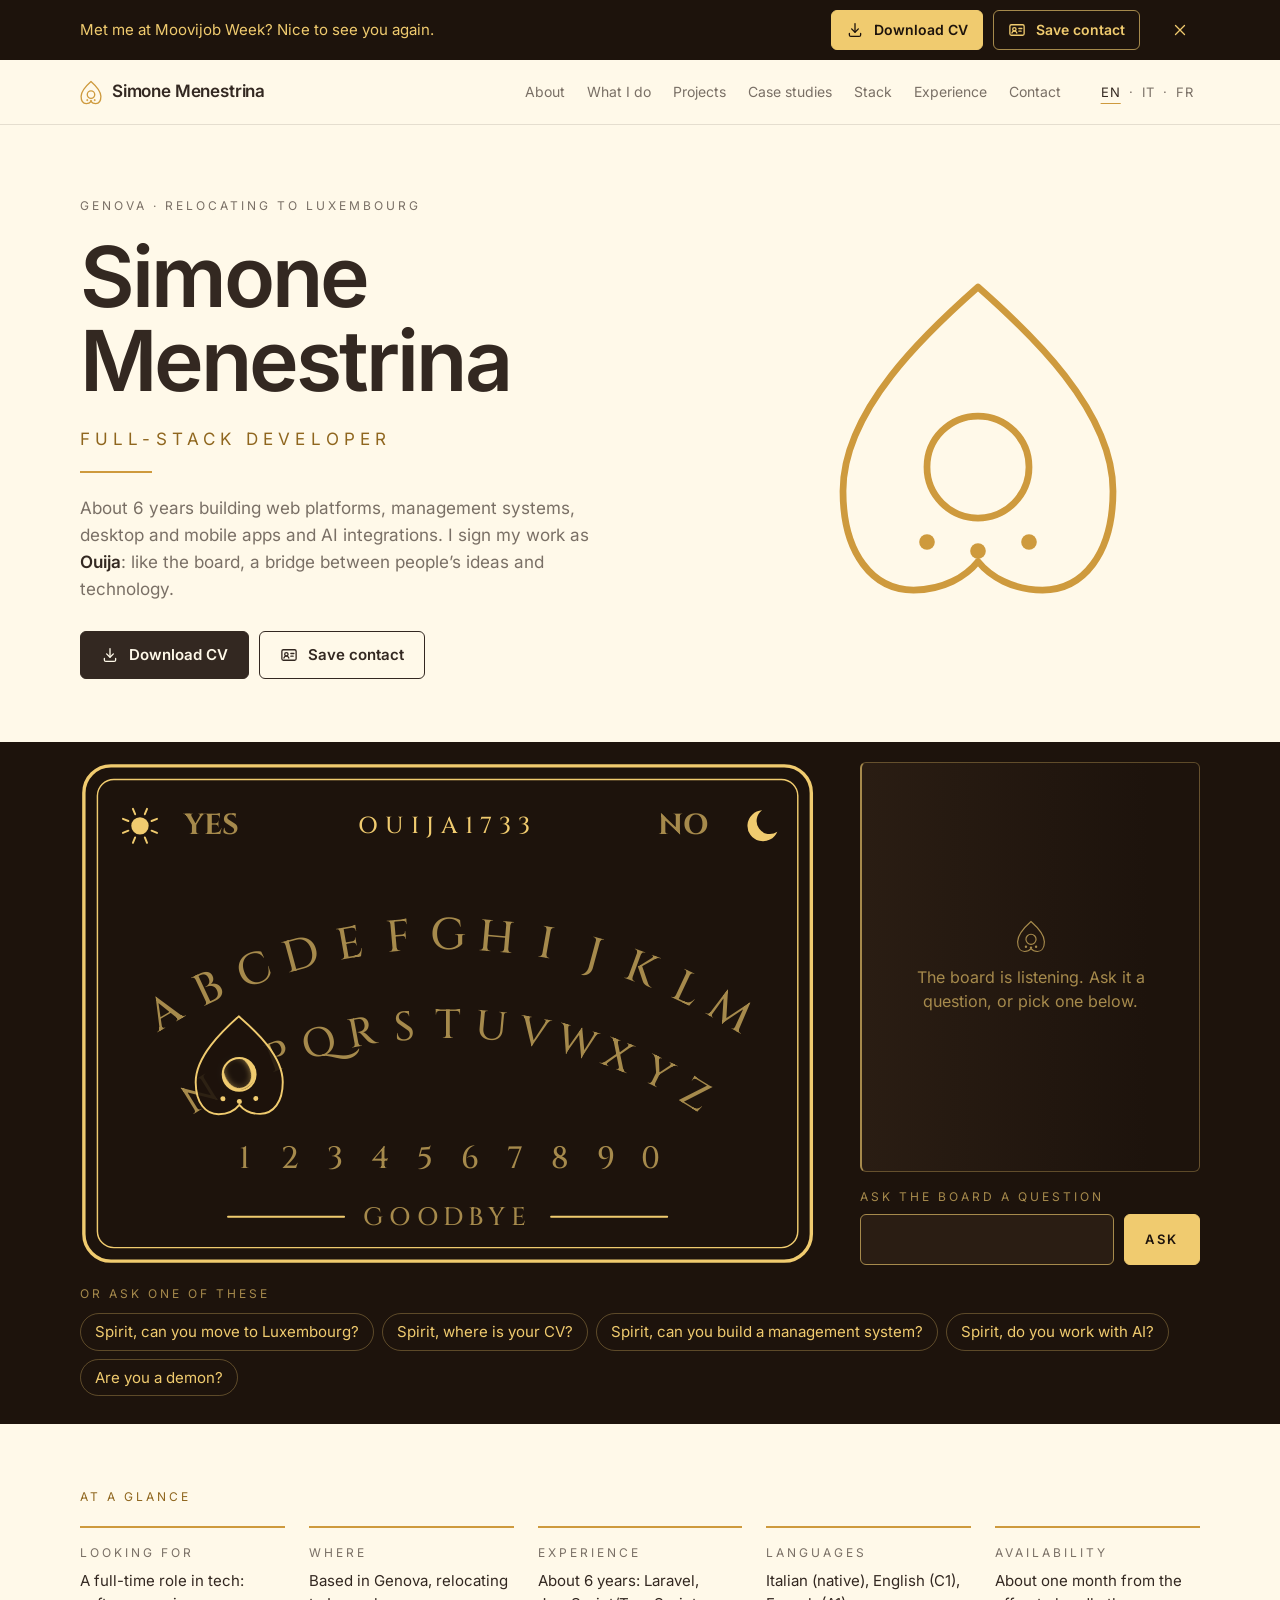
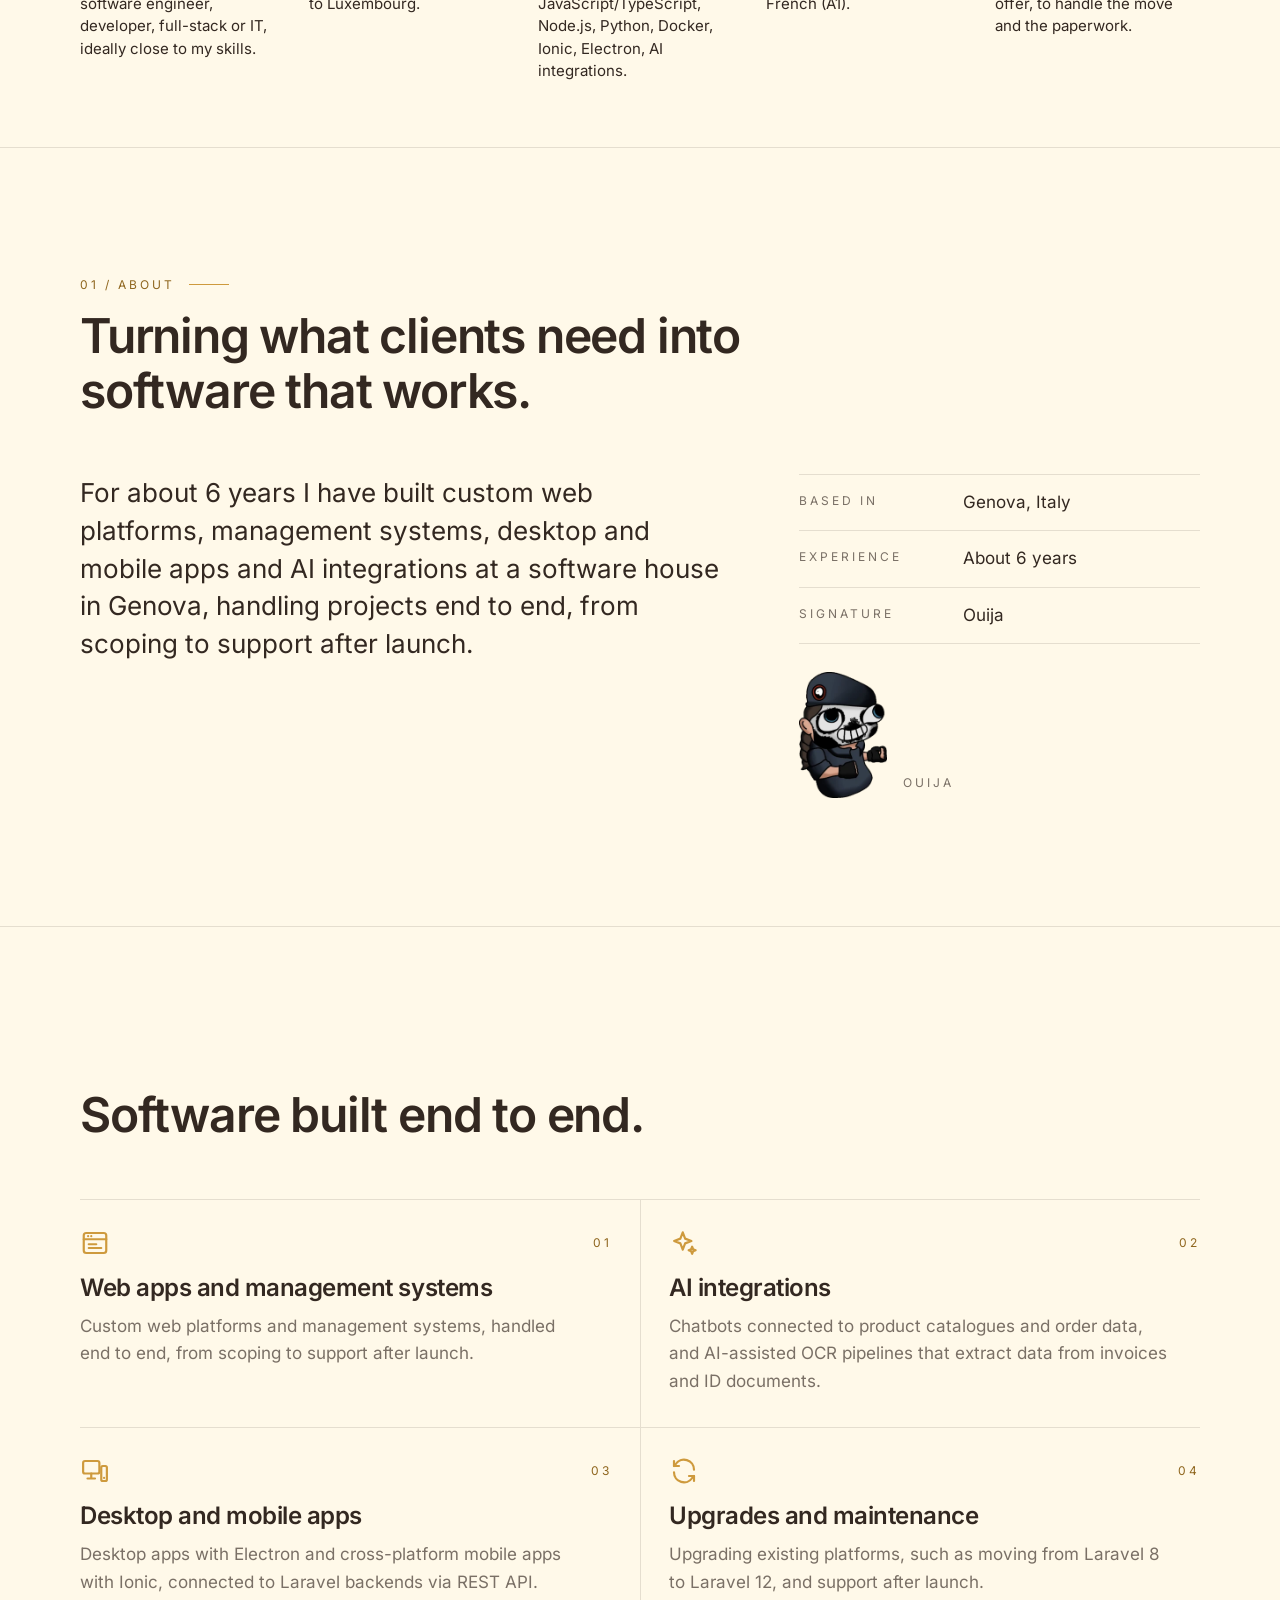
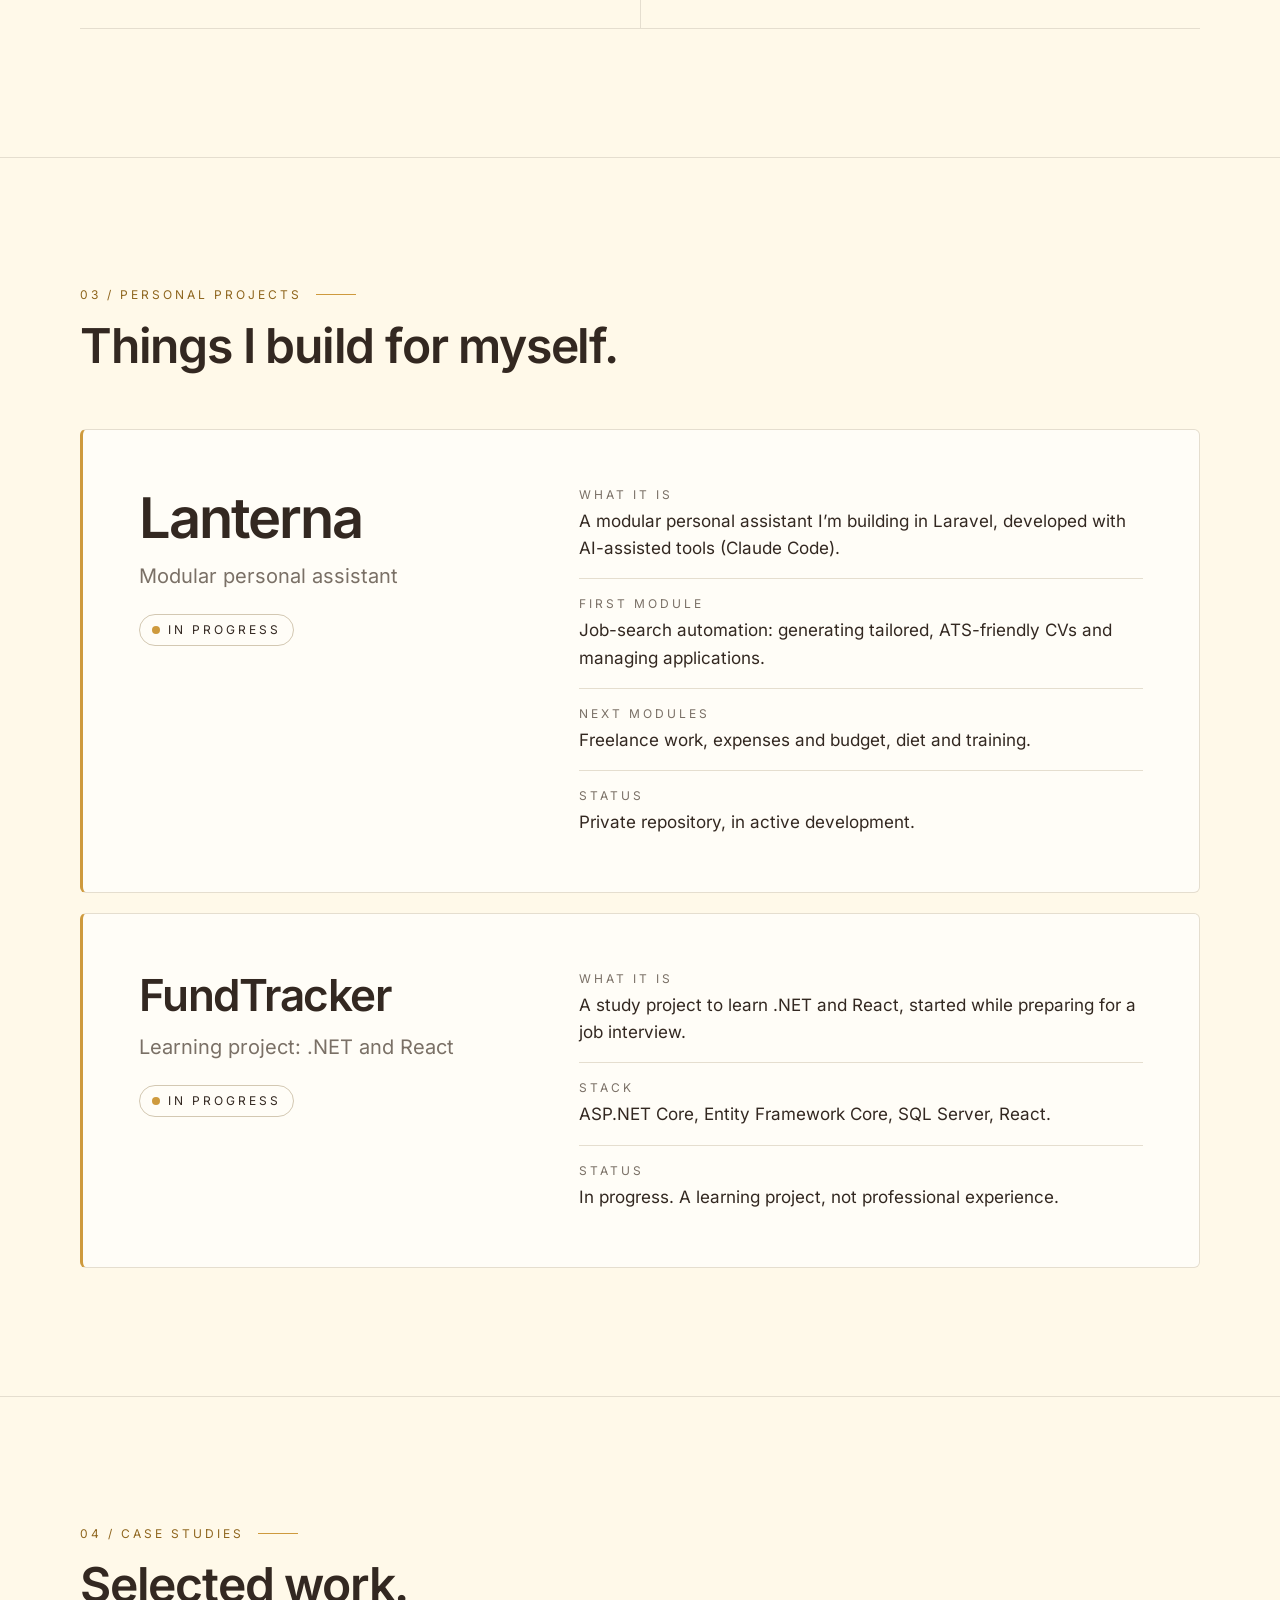
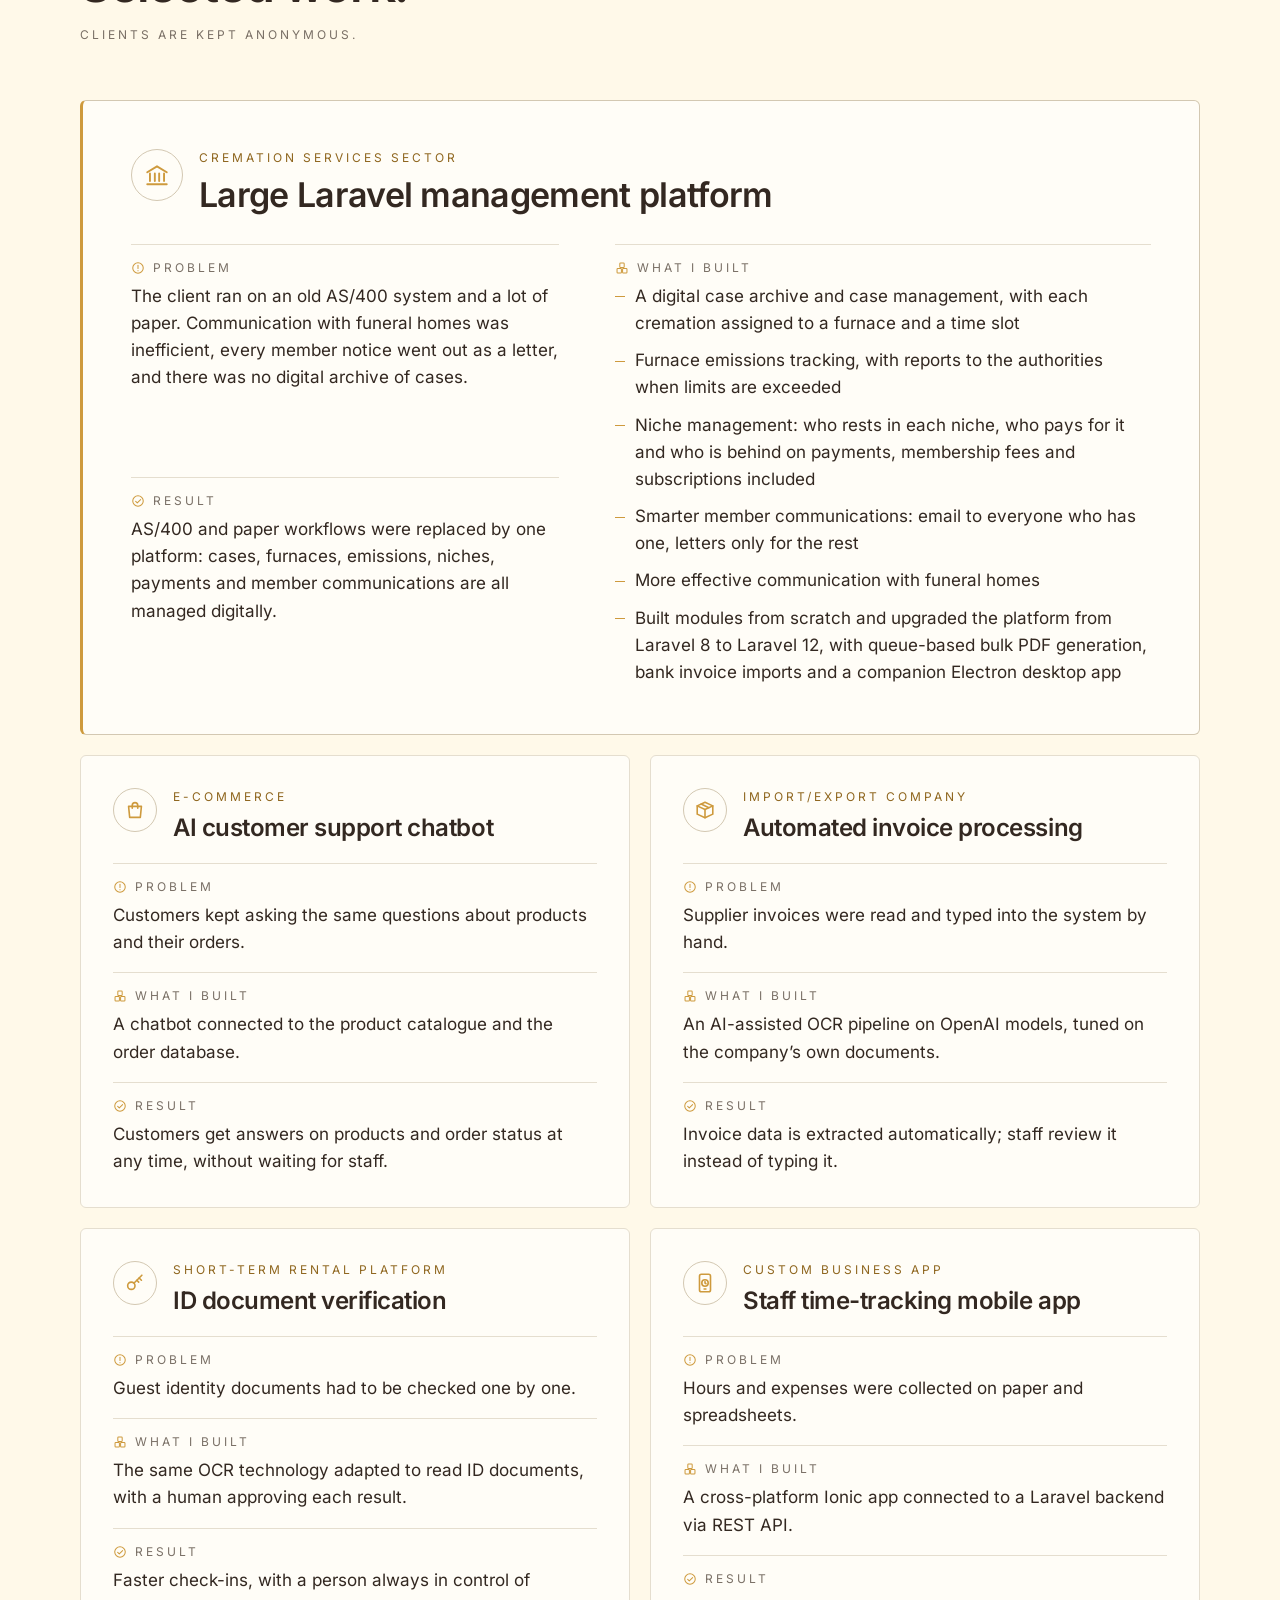
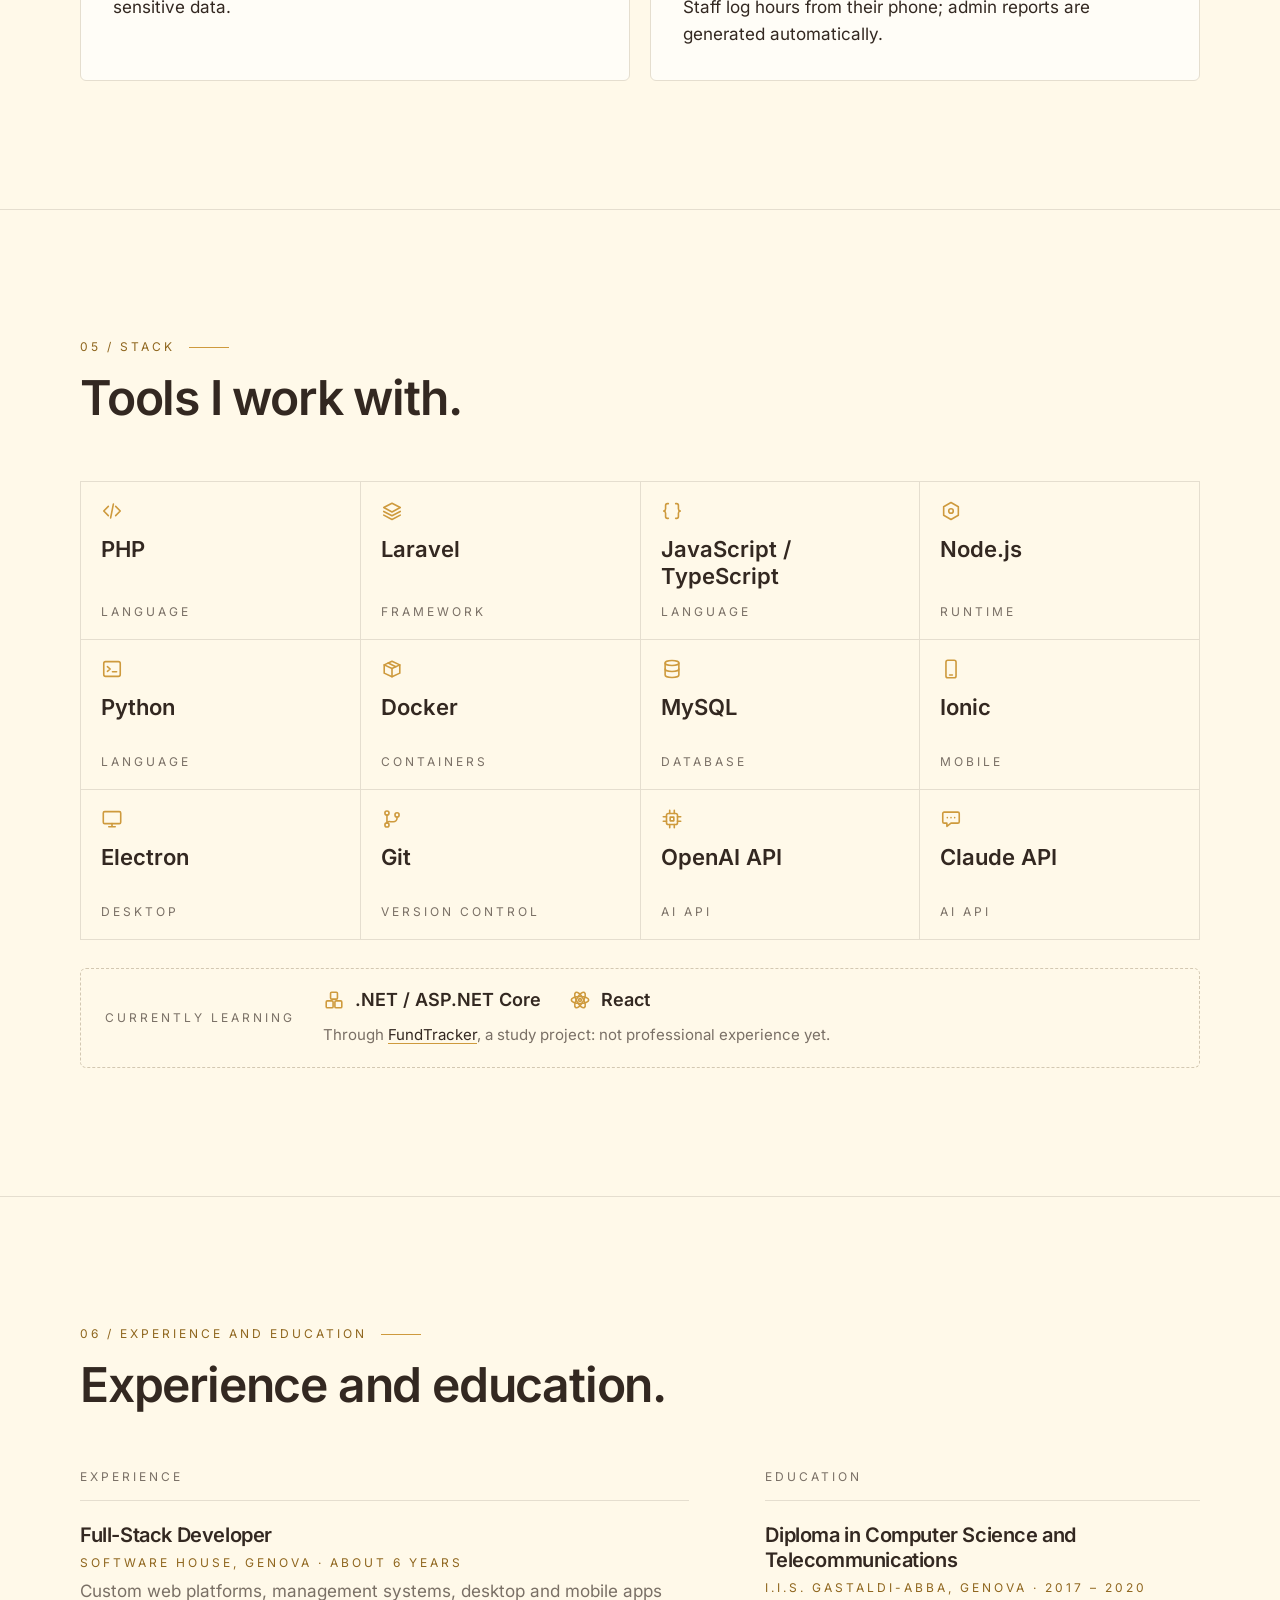
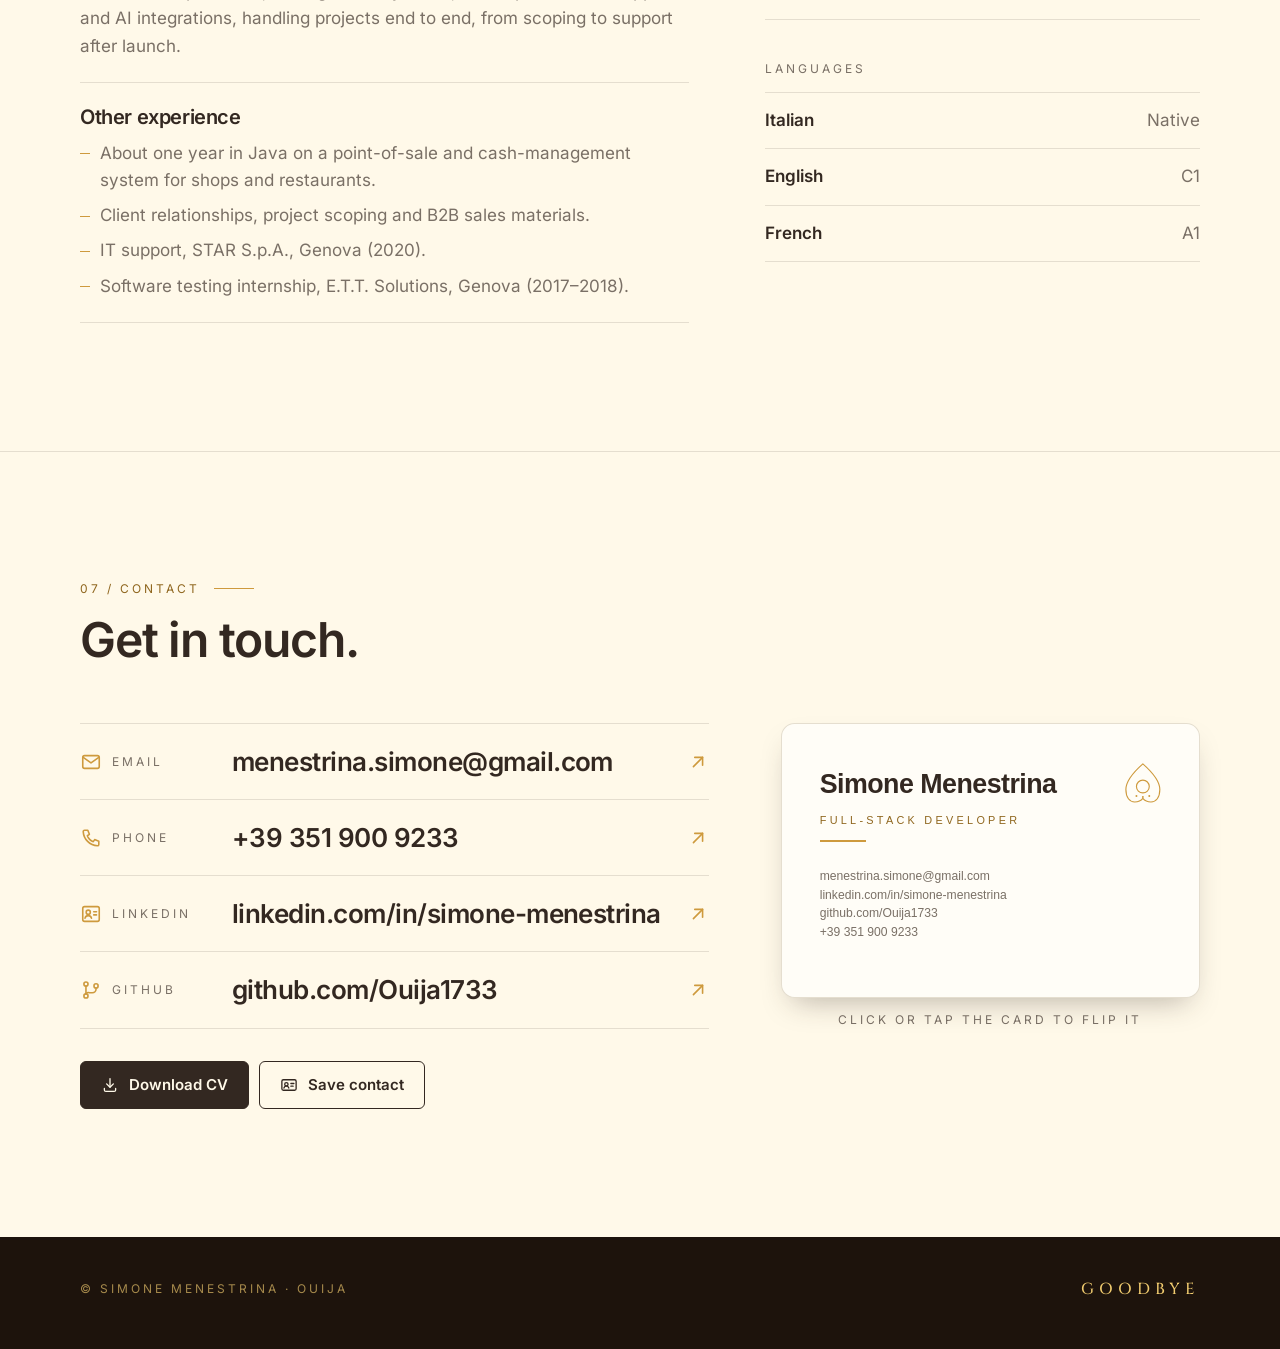
==== commit bba0c7c8: "Align education and other experience with the CVs - Diploma titled as on the CVs: "Diploma in Comput" ====
--- a/index.html
+++ b/index.html
@@ -397,14 +397,14 @@
             </div>
             <div class="entry">
               <h4>Other experience</h4>
-              <ul><li>About one year in Java on a point-of-sale and cash-management system for shops and restaurants.</li><li>Client relationships, project scoping and B2B sales materials.</li></ul>
+              <ul><li>About one year in Java on a point-of-sale and cash-management system for shops and restaurants.</li><li>Client relationships, project scoping and B2B sales materials.</li><li>IT support, STAR S.p.A., Genova (2020).</li><li>Software testing internship, E.T.T. Solutions, Genova (2017–2018).</li></ul>
             </div>
           </div>
           <div class="exp-col" data-reveal style="--d: 140ms">
             <h3 class="caps">Education</h3>
             <div class="entry">
-              <h4>High school diploma in computer science</h4>
-              <p class="meta caps">I.I.S. Gastaldi-Abba, Genova · 2020</p>
+              <h4>Diploma in Computer Science and Telecommunications</h4>
+              <p class="meta caps">I.I.S. Gastaldi-Abba, Genova · 2017 – 2020</p>
             </div>
             <h3 class="caps exp-sub">Languages</h3>
             <dl class="langs">
